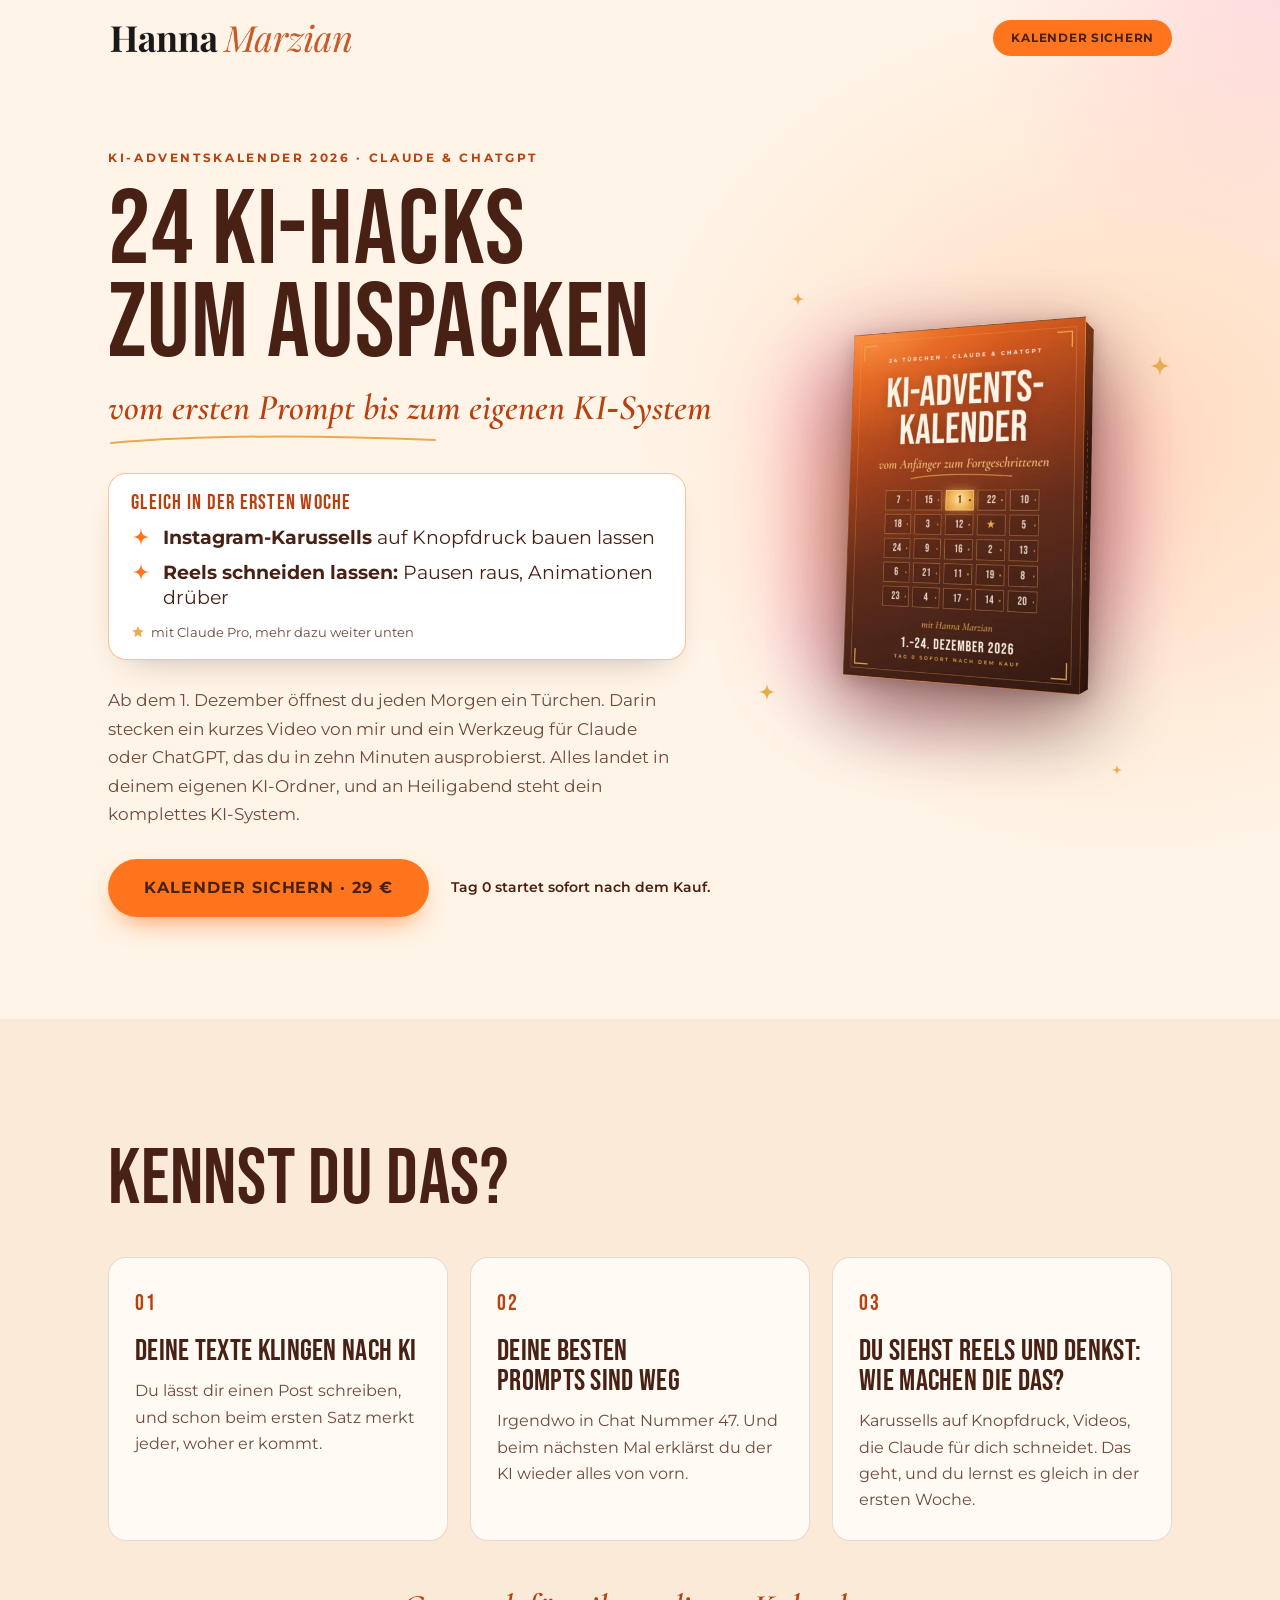
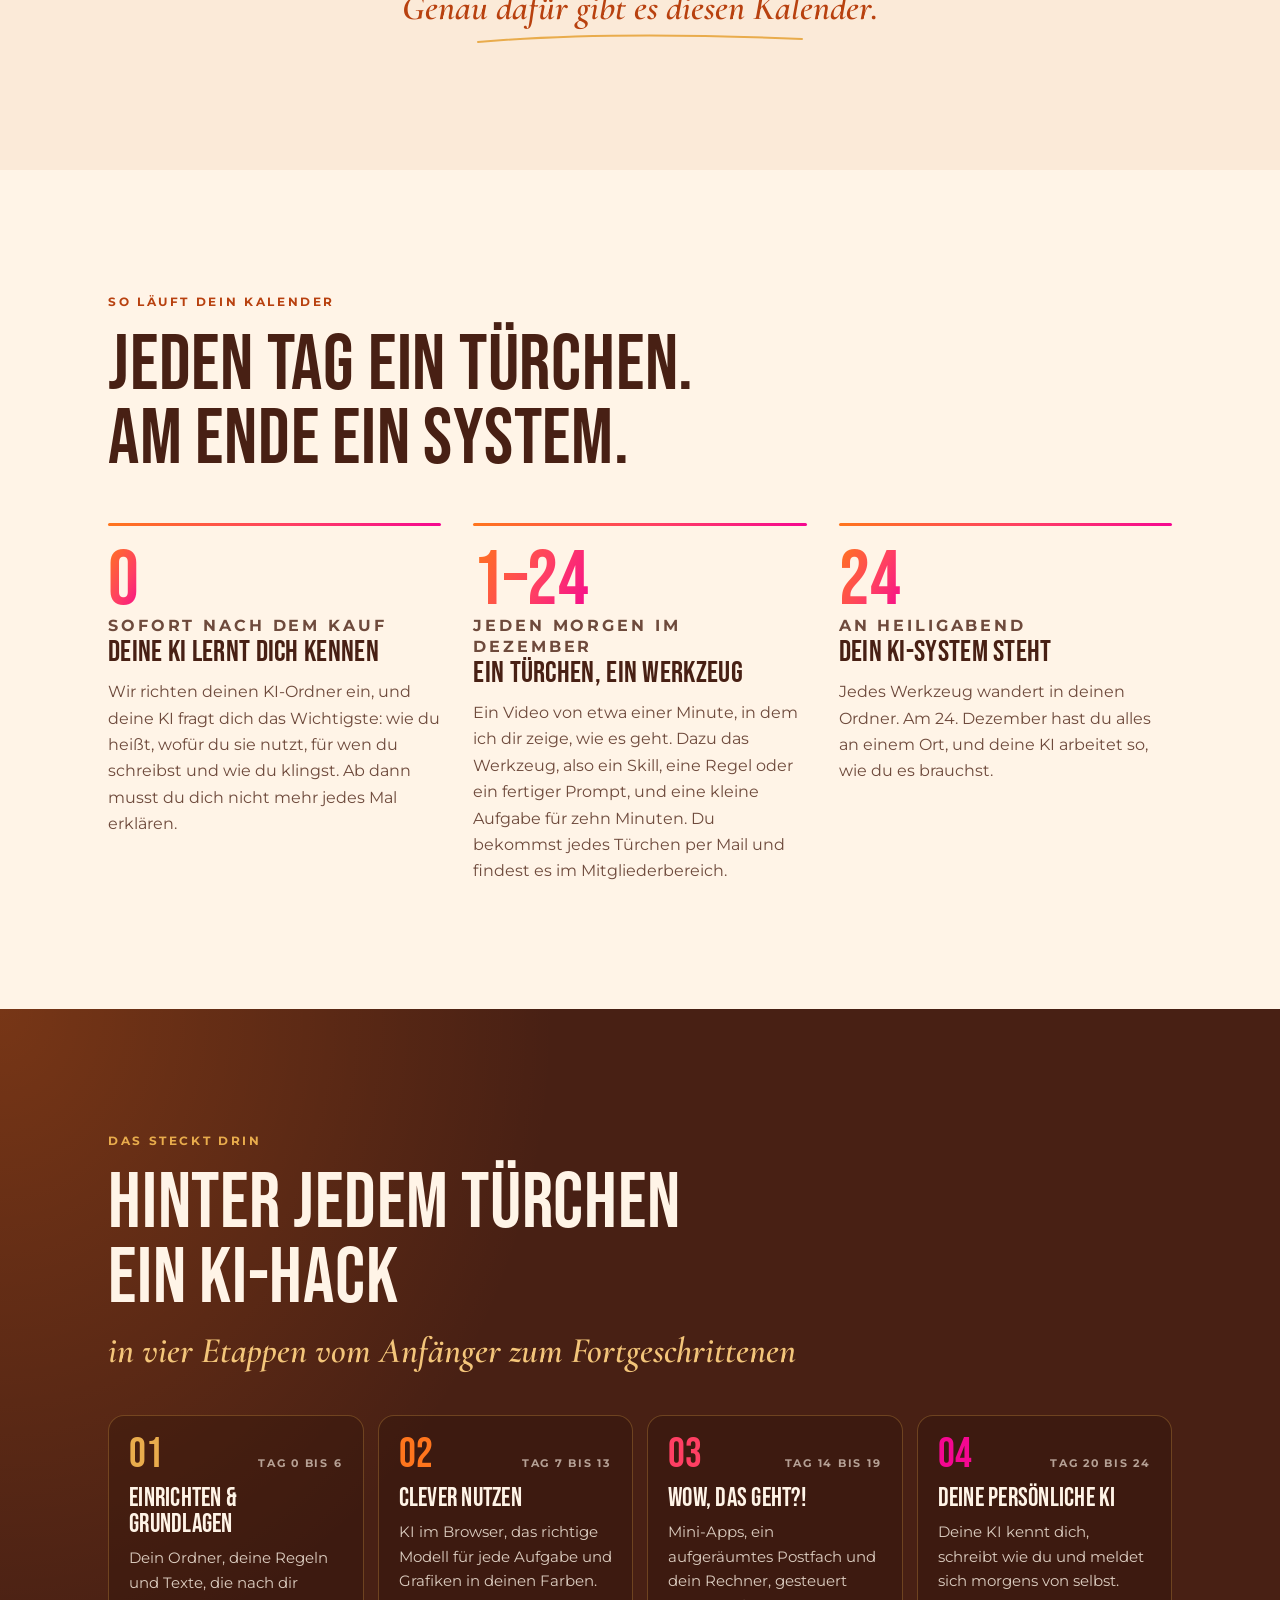
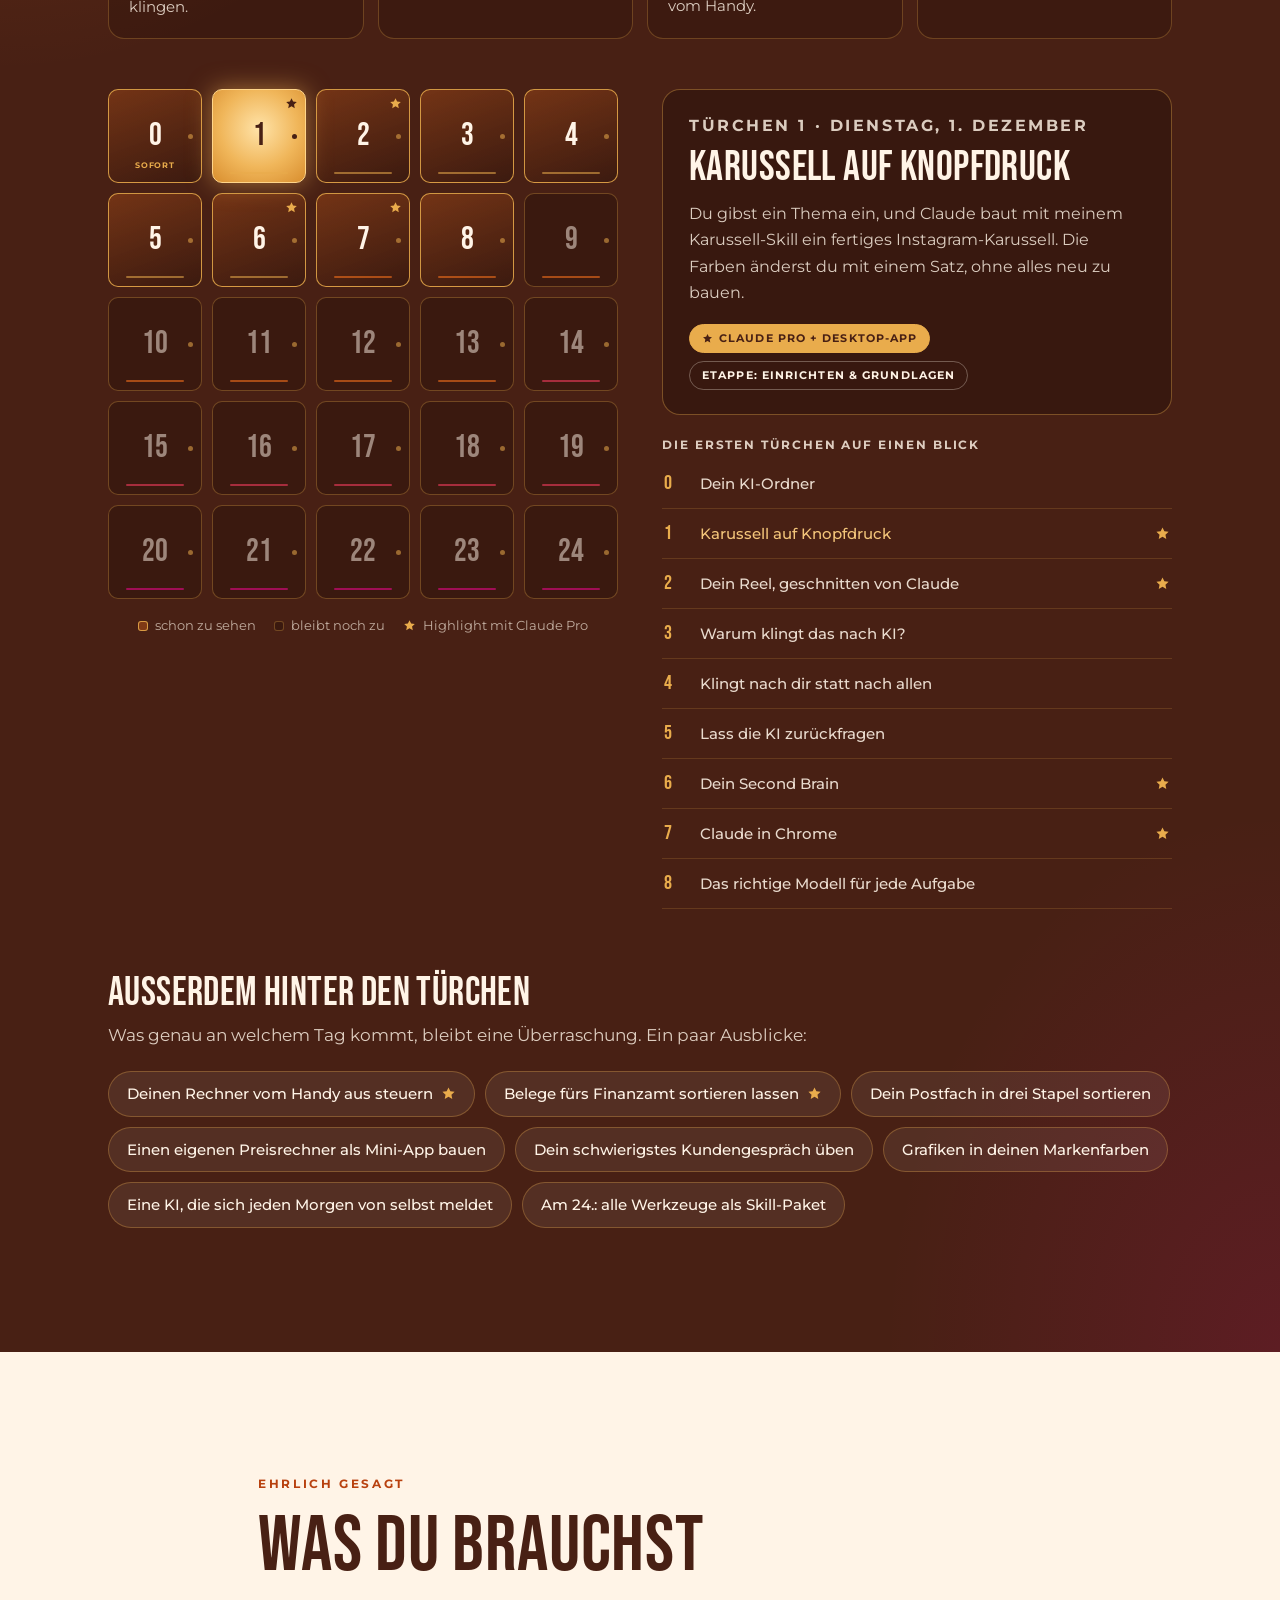
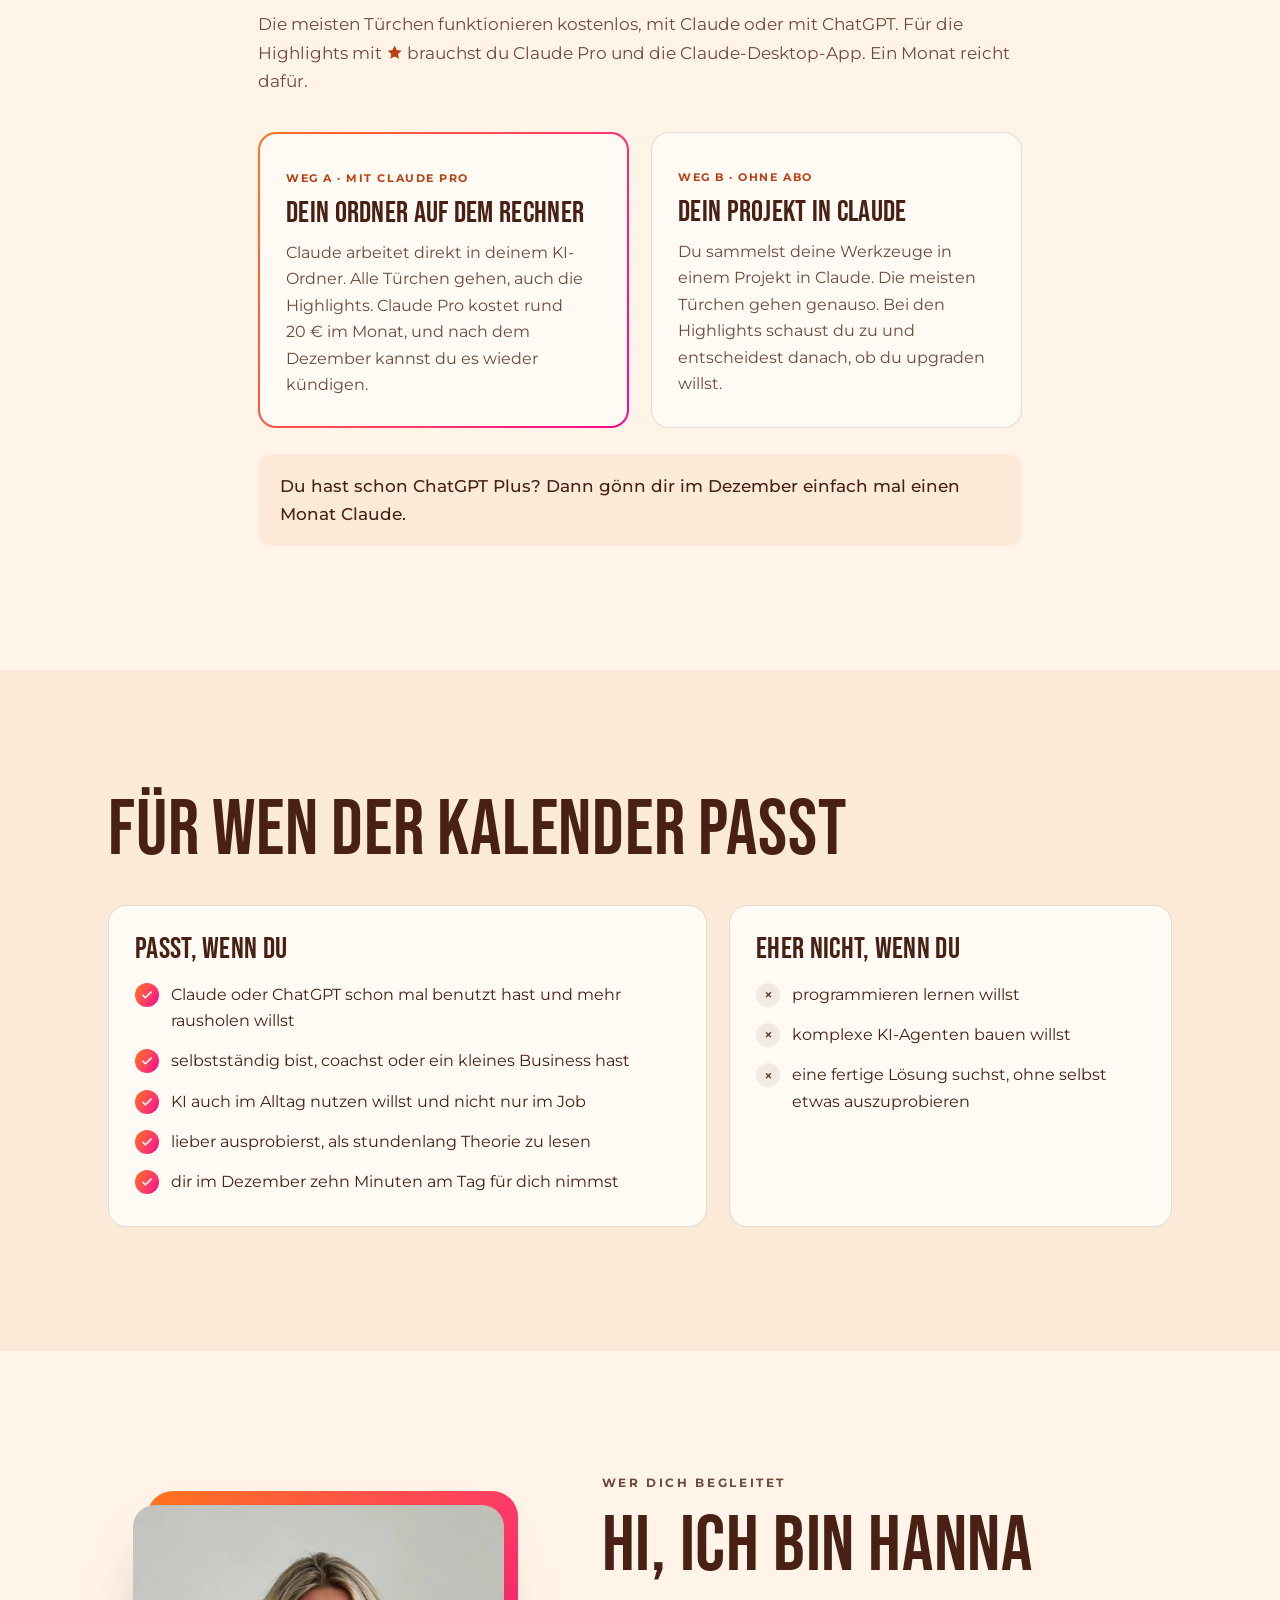
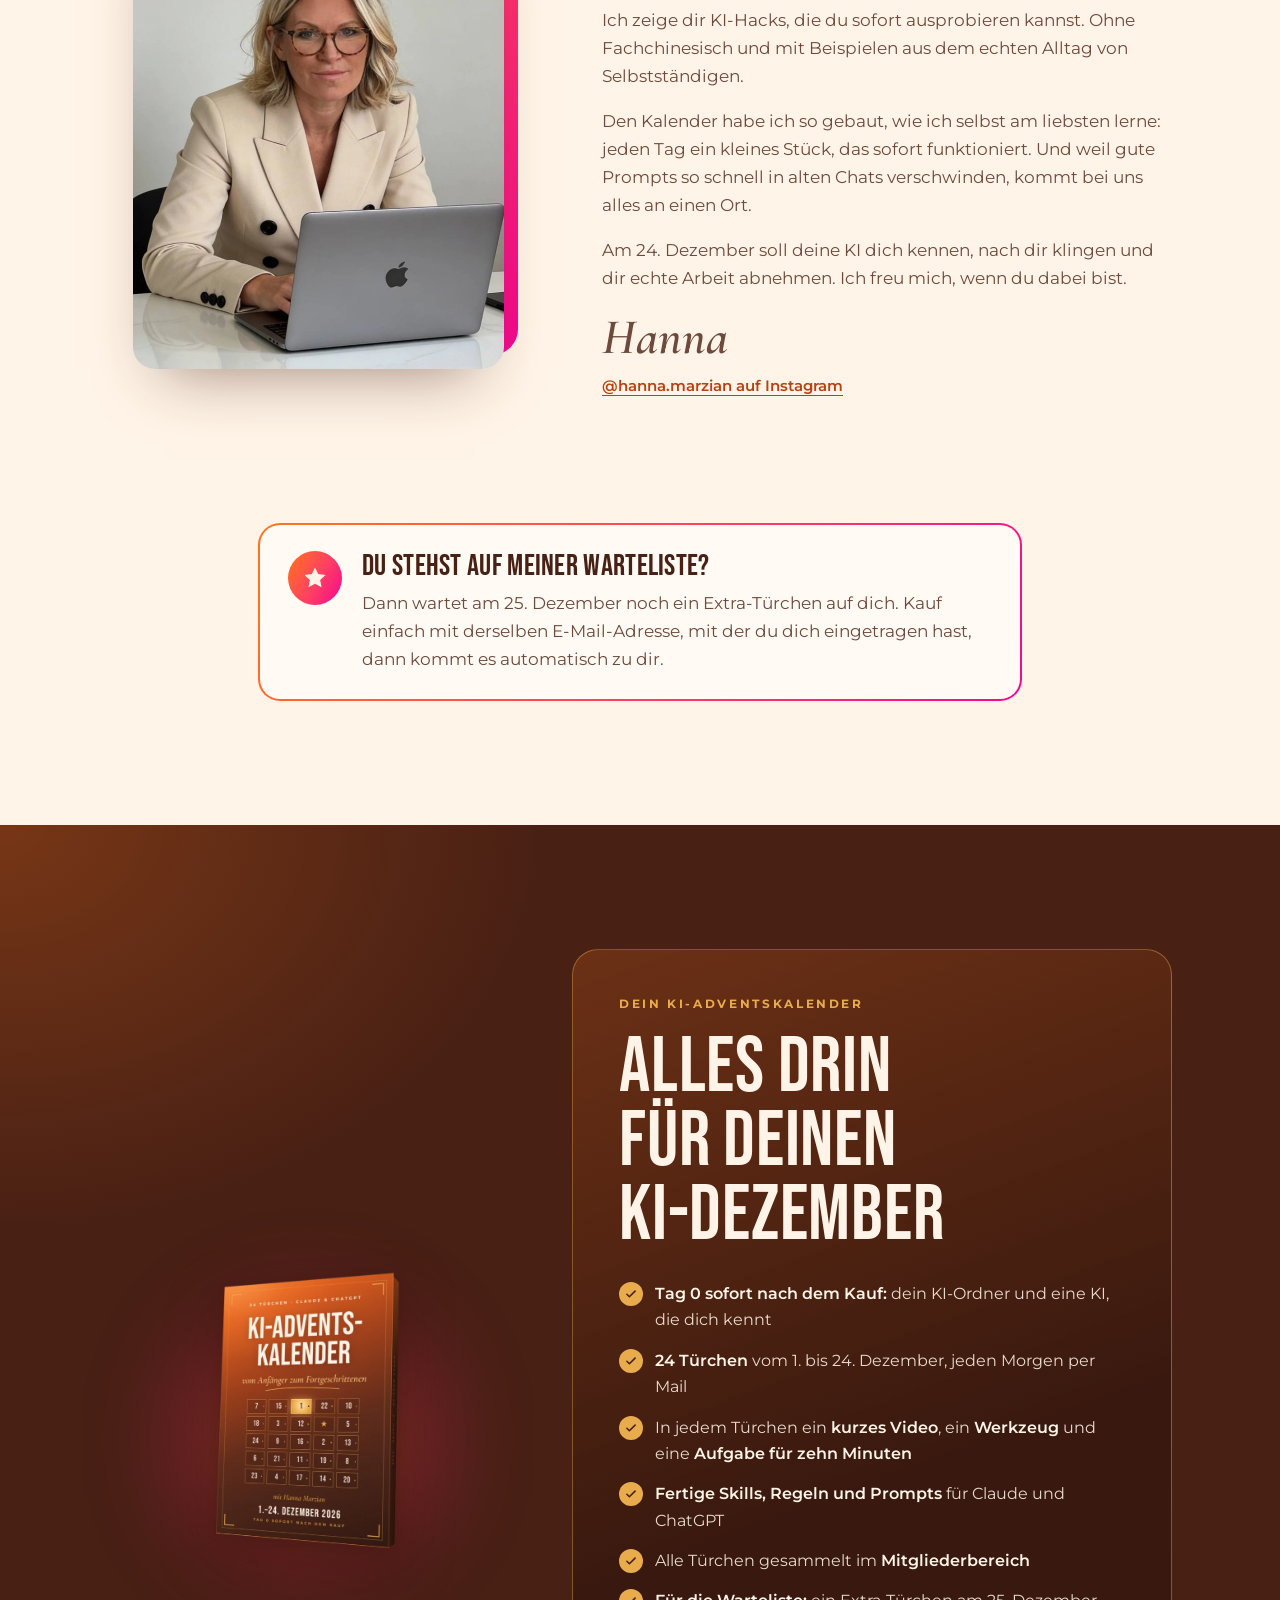
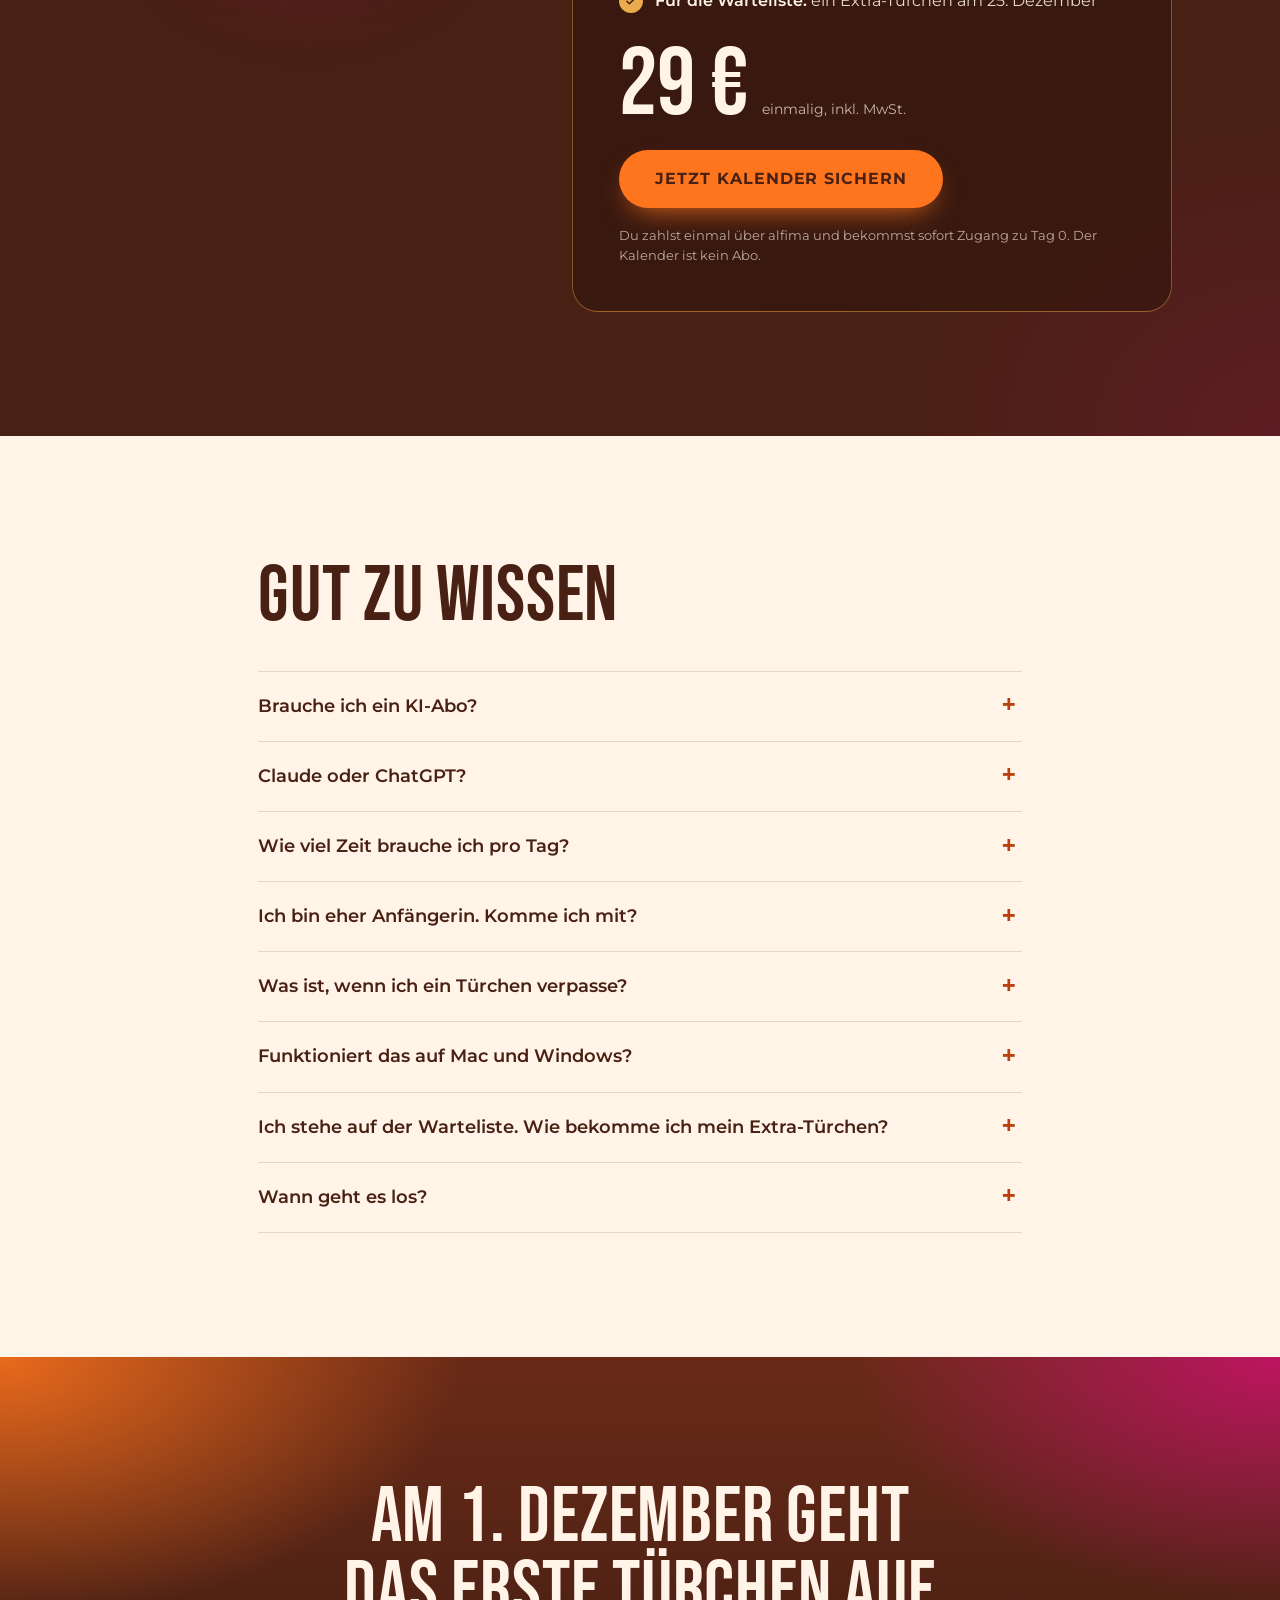
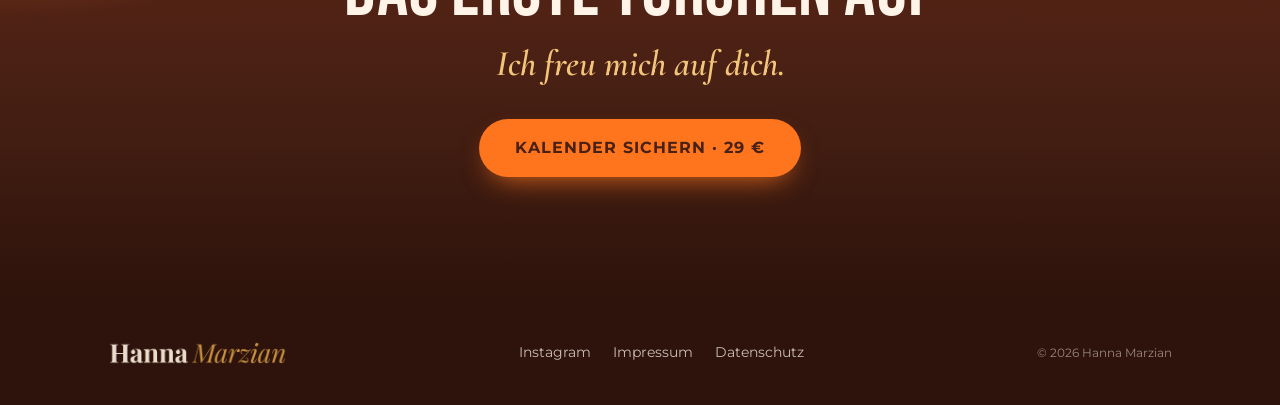
==== index.html @ 8c15c1a5 "Add files via upload" ====
<!DOCTYPE html>
<html lang="de">
<head>
<meta charset="utf-8" />
<meta name="viewport" content="width=device-width, initial-scale=1" />

<!-- =====================================================================
     HIER ÄNDERN: Preis und Checkout-Link
     preis:        nur die Zahl, zum Beispiel "29" oder "37"
     checkoutLink: den alfima-Checkout-Link zwischen die Anführungszeichen
     Solange checkoutLink leer ist, springen die Kauf-Buttons zum Angebot.
     ===================================================================== -->
<script>
  window.KALENDER = {
    preis: "29",
    checkoutLink: ""
  };
</script>

<title>KI-Adventskalender 2026 · 24 KI-Hacks zum Auspacken · Hanna Marzian</title>
<meta name="description" content="24 Türchen für Claude und ChatGPT: jeden Morgen ein kurzes Video und ein Werkzeug, das du in zehn Minuten ausprobierst. Tag 0 startet sofort nach dem Kauf." />
<meta name="color-scheme" content="light" />
<meta name="theme-color" content="#FFF4E7" />
<!-- Link-Vorschau für WhatsApp, Instagram und Co. Läuft die Seite unter einer anderen Adresse, hier die Adresse anpassen. -->
<meta property="og:type" content="website" />
<meta property="og:locale" content="de_DE" />
<meta property="og:title" content="KI-Adventskalender 2026 · 24 KI-Hacks zum Auspacken" />
<meta property="og:description" content="Vom ersten Prompt bis zum eigenen KI-System: 24 Türchen für Claude und ChatGPT mit Hanna Marzian." />
<meta property="og:url" content="https://ki-adventskalender-hanna.netlify.app/" />
<meta property="og:image" content="https://ki-adventskalender-hanna.netlify.app/og-image.jpg" />
<meta property="og:image:width" content="1200" />
<meta property="og:image:height" content="630" />
<meta name="twitter:card" content="summary_large_image" />
<link rel="icon" href="favicon.svg" type="image/svg+xml" />
<link rel="apple-touch-icon" href="apple-touch-icon.png" />
<link rel="preload" href="bebas-neue-latin-400-normal.woff2" as="font" type="font/woff2" crossorigin />
<link rel="preload" href="montserrat-latin-400-normal.woff2" as="font" type="font/woff2" crossorigin />
<link rel="stylesheet" href="fonts.css" />
<script>document.documentElement.classList.add('js');</script>
<style>
  /* Markenfarben und Schriften aus dem Brandbook „KI Hacks“ (Version 2.0, November 2026) */
  :root {
    --orange: #FF751D;
    --coral: #FF3F63;
    --pink: #F50791;
    --choc: #482014;
    --choc-deep: #2D130B;
    --gold: #E9AC4C;
    --gold-soft: #F3C57A;
    --cream: #FFF4E7;
    --cream-2: #FBEAD8;
    --paper: #FFFAF4;
    --orange-ink: #B8410F;   /* dunkleres Orange für kleine Schrift auf Creme, damit sie gut lesbar bleibt */
    --ink: #482014;
    --ink-soft: #6E4A3C;
    --line: rgba(72, 32, 20, 0.14);
    --gA: linear-gradient(120deg, #FF751D 0%, #FF3F63 55%, #F50791 100%);
    --head: 'Bebas Neue', Impact, 'Arial Narrow', sans-serif;
    --body: 'Montserrat', system-ui, -apple-system, 'Segoe UI', sans-serif;
    --acc: 'Cormorant Garamond', Georgia, serif;
    --radius: 18px;
    color-scheme: light;
  }

  *, *::before, *::after { box-sizing: border-box; }
  html { scroll-behavior: smooth; -webkit-text-size-adjust: 100%; }
  body {
    margin: 0; background: var(--cream); color: var(--ink);
    font: 400 17px/1.65 var(--body);
    -webkit-font-smoothing: antialiased; text-rendering: optimizeLegibility;
  }
  img { max-width: 100%; height: auto; display: block; }
  a { color: inherit; }
  p { margin: 0 0 1em; }
  .wrap { max-width: 1160px; margin: 0 auto; padding: 0 22px; position: relative; }
  .narrow { max-width: 860px; }
  @media (min-width: 900px) { .wrap { padding: 0 48px; } }
  section { padding: clamp(72px, 10vw, 124px) 0; position: relative; }

  h1, h2, h3 {
    font-family: var(--head); font-weight: 400; text-transform: uppercase;
    letter-spacing: 0.01em; line-height: 0.95; margin: 0; text-wrap: balance;
  }
  h1 { font-size: clamp(60px, 10.4vw, 124px); line-height: 0.88; }
  h2 { font-size: clamp(44px, 6.4vw, 78px); }
  h3 { font-size: clamp(26px, 2.6vw, 30px); line-height: 1; }
  .center { text-align: center; }

  .eyebrow {
    font: 700 12px/1.4 var(--body); letter-spacing: 0.22em; text-transform: uppercase;
    color: var(--orange-ink); margin: 0 0 18px;
  }
  .acc {
    font-family: var(--acc); font-style: italic; font-weight: 600;
    font-size: clamp(25px, 3vw, 36px); line-height: 1.15; color: var(--orange-ink); margin: 0;
  }
  .swoosh { display: block; width: min(330px, 78%); height: 14px; margin-top: 4px; }
  .swoosh path { fill: none; stroke: var(--gold); stroke-width: 2; stroke-linecap: round; }
  .center .swoosh { margin-left: auto; margin-right: auto; }

  .btn {
    display: inline-block; text-align: center; white-space: nowrap;
    background: var(--orange); color: var(--choc);
    font: 700 15px/1 var(--body); letter-spacing: 0.06em; text-transform: uppercase; text-decoration: none;
    padding: 19px 30px; border-radius: 999px; border: 0; cursor: pointer;
    box-shadow: 0 12px 28px -12px rgba(255, 117, 29, 0.9);
    transition: transform 0.2s ease, box-shadow 0.2s ease, background-color 0.2s ease;
  }
  .btn:hover { transform: translateY(-2px); background: #FF8536; box-shadow: 0 18px 32px -14px rgba(255, 117, 29, 0.95); }
  .btn:focus-visible { outline: 3px solid var(--choc); outline-offset: 3px; }
  .btn-lg { padding: 21px 36px; font-size: 16px; }
  .i { width: 1em; height: 1em; fill: currentColor; flex: none; }

  /* ---------- Kopfzeile ---------- */
  .top { position: absolute; top: 0; left: 0; right: 0; z-index: 5; }
  .top .wrap { display: flex; align-items: center; justify-content: space-between; gap: 16px; padding-top: 20px; padding-bottom: 20px; }
  .top img { height: 27px; width: auto; }
  .top .btn { padding: 12px 18px; font-size: 12px; box-shadow: none; }
  @media (min-width: 900px) { .top img { height: 33px; } }
  @media (max-width: 520px) { .top .btn { display: none; } }

  /* ---------- Hero ---------- */
  .hero {
    padding-top: clamp(104px, 13vw, 150px); padding-bottom: clamp(64px, 8vw, 110px); overflow: hidden;
    background:
      radial-gradient(55% 60% at 88% 42%, rgba(255, 117, 29, 0.20), transparent 70%),
      radial-gradient(35% 40% at 100% 0%, rgba(245, 7, 145, 0.10), transparent 70%),
      var(--cream);
  }
  .hero-grid { display: grid; grid-template-areas: "head" "visual" "body"; gap: 26px; }
  .hero-head { grid-area: head; }
  .hero-body { grid-area: body; }
  .hero-visual { grid-area: visual; position: relative; width: 100%; max-width: 320px; margin: 0 auto; }
  @media (min-width: 960px) {
    .hero-grid { grid-template-columns: 1.2fr 0.8fr; grid-template-areas: "head visual" "body visual"; column-gap: 48px; row-gap: 0; align-items: center; }
    .hero-head { align-self: end; }
    .hero-body { align-self: start; }
    .hero-visual { max-width: 480px; }
  }
  .hero h1 { color: var(--choc); font-size: clamp(56px, 9vw, 106px); }
  .hero .acc { margin-top: 16px; }
  .wk1 {
    margin-top: 26px; padding: 18px 22px 16px; max-width: 34em;
    background: #fff; border: 1.5px solid rgba(255, 117, 29, 0.45); border-radius: 18px;
    box-shadow: 0 14px 34px -22px rgba(72, 32, 20, 0.45);
  }
  .wk1-label { font-family: var(--head); font-size: 21px; letter-spacing: 0.06em; line-height: 1; color: var(--orange-ink); margin: 0 0 12px; }
  .wk1 ul { list-style: none; margin: 0; padding: 0; display: grid; gap: 10px; }
  .wk1 li { display: flex; gap: 12px; align-items: flex-start; font-size: clamp(17px, 1.5vw, 20px); line-height: 1.3; color: var(--choc); }
  .wk1 li b { font-weight: 700; }
  .wk1 li .i { flex: none; width: 20px; height: 20px; margin-top: 2px; fill: var(--orange); }
  .wk1-note { margin: 12px 0 0; font-size: 13px; color: var(--ink-soft); display: flex; align-items: center; gap: 6px; }
  .wk1-note .i { width: 14px; height: 14px; fill: var(--gold); }
  .lead { font-size: clamp(17px, 1.35vw, 19px); color: var(--ink-soft); max-width: 33em; margin: 26px 0 0; }
  .cta-row { display: flex; flex-wrap: wrap; align-items: center; gap: 16px 22px; margin-top: 30px; }
  .cta-note { font-size: 14px; line-height: 1.5; color: var(--ink-soft); margin: 0; }
  .cta-note strong { color: var(--ink); font-weight: 600; }
  #countdown { display: block; font-weight: 600; color: var(--orange-ink); }
  .hero-visual .glow {
    position: absolute; inset: 14% 6% 8% 6%; z-index: 0; filter: blur(38px);
    background: radial-gradient(circle at 42% 42%, rgba(255, 117, 29, 0.55), rgba(245, 7, 145, 0.22) 55%, transparent 72%);
  }
  .hero-visual picture { position: relative; z-index: 1; display: block; animation: float 7s ease-in-out infinite; }
  @keyframes float { 0%, 100% { transform: translateY(0); } 50% { transform: translateY(-10px); } }
  .spark { position: absolute; z-index: 2; fill: var(--gold); width: 16px; height: 16px; animation: twinkle 4.5s ease-in-out infinite; }
  .spark.s1 { top: 4%; left: 6%; }
  .spark.s2 { top: 16%; right: 0; width: 24px; height: 24px; animation-delay: 1.3s; }
  .spark.s3 { bottom: 18%; left: -2%; width: 20px; height: 20px; animation-delay: 2.2s; }
  .spark.s4 { bottom: 4%; right: 12%; width: 12px; height: 12px; animation-delay: 0.7s; }
  @keyframes twinkle { 0%, 100% { opacity: 0.9; transform: scale(1); } 50% { opacity: 0.35; transform: scale(0.8); } }

  /* ---------- Kennst du das ---------- */
  .pain { background: var(--cream-2); }
  .cards3 { display: grid; gap: 18px; margin-top: 40px; }
  @media (min-width: 860px) { .cards3 { grid-template-columns: repeat(3, 1fr); gap: 22px; } }
  .card { background: var(--paper); border: 1px solid var(--line); border-radius: var(--radius); padding: 28px 26px 26px; }
  .card .num { font-family: var(--head); font-size: 22px; letter-spacing: 0.08em; color: var(--orange-ink); display: block; margin-bottom: 14px; }
  .card h3 { margin-bottom: 12px; }
  .card p { margin: 0; color: var(--ink-soft); font-size: 16px; }
  .pain .closing { margin-top: 46px; }

  /* ---------- So läuft's ---------- */
  .steps { list-style: none; margin: 46px 0 0; padding: 0; display: grid; gap: 34px; }
  @media (min-width: 900px) { .steps { grid-template-columns: repeat(3, 1fr); gap: 32px; } }
  .step { position: relative; padding-top: 24px; }
  .step::before { content: ""; position: absolute; top: 0; left: 0; right: 0; height: 3px; border-radius: 3px; background: var(--gA); }
  .step-n {
    font-family: var(--head); font-size: clamp(58px, 6vw, 78px); line-height: 0.9; display: inline-block;
    background: var(--gA); -webkit-background-clip: text; background-clip: text; color: transparent;
  }
  .step-when { font: 700 12px/1.3 var(--body); letter-spacing: 0.18em; text-transform: uppercase; color: var(--orange-ink); margin: 14px 0 8px; }
  .step h3 { margin-bottom: 12px; }
  .step p { color: var(--ink-soft); font-size: 16px; margin: 0; }

  /* ---------- Dunkle Abschnitte ---------- */
  .dark {
    color: var(--cream);
    background:
      radial-gradient(70% 55% at 0% 0%, rgba(255, 117, 29, 0.26), transparent 62%),
      radial-gradient(50% 45% at 100% 100%, rgba(245, 7, 145, 0.12), transparent 62%),
      var(--choc);
  }
  .dark h2, .dark h3 { color: var(--cream); }
  .dark p { color: rgba(255, 244, 231, 0.82); }
  .dark .eyebrow { color: var(--gold); }
  .dark .acc { color: var(--gold-soft); }
  .dark .btn:focus-visible { outline-color: var(--cream); }
  .dark .spark { opacity: 0.6; }

  /* ---------- Kalender ---------- */
  .stages { display: grid; gap: 14px; margin: 44px 0 50px; }
  @media (min-width: 700px) { .stages { grid-template-columns: repeat(2, 1fr); } }
  @media (min-width: 1080px) { .stages { grid-template-columns: repeat(4, 1fr); } }
  .stage { border: 1px solid rgba(233, 172, 76, 0.28); border-radius: 16px; padding: 20px 20px 18px; background: rgba(45, 19, 11, 0.35); }
  .stage-top { display: flex; align-items: baseline; justify-content: space-between; gap: 8px; }
  .stage-n { font-family: var(--head); font-size: 42px; line-height: 0.9; color: var(--sc); }
  .stage-days { font: 700 11px/1 var(--body); letter-spacing: 0.16em; text-transform: uppercase; color: rgba(255, 244, 231, 0.62); }
  .stage h3 { font-size: 26px; margin: 12px 0 8px; }
  .stage p { font-size: 15px; margin: 0; }

  .cal { display: grid; gap: 26px; }
  @media (min-width: 960px) { .cal { grid-template-columns: minmax(0, 1fr) minmax(0, 1fr); gap: 44px; align-items: start; } }
  .cal-grid { display: grid; grid-template-columns: repeat(5, 1fr); gap: clamp(6px, 1.2vw, 10px); max-width: 540px; width: 100%; margin: 0 auto; }
  .door {
    -webkit-appearance: none; appearance: none; font: inherit; margin: 0; padding: 0;
    position: relative; aspect-ratio: 1 / 1; border-radius: 10px; cursor: pointer;
    border: 1px solid rgba(233, 172, 76, 0.32); background: rgba(45, 19, 11, 0.5);
    color: rgba(255, 244, 231, 0.5);
    font-family: var(--head); font-size: clamp(22px, 3.6vw, 32px); line-height: 1;
    transition: transform 0.18s ease, box-shadow 0.18s ease, background 0.18s ease, color 0.18s ease;
  }
  .door::after { content: ""; position: absolute; right: 9%; top: 50%; width: 5px; height: 5px; margin-top: -2.5px; border-radius: 50%; background: rgba(233, 172, 76, 0.55); }
  .door .bar { position: absolute; left: 18%; right: 18%; bottom: 9%; height: 2px; border-radius: 2px; background: var(--sc); opacity: 0.55; }
  .door .d-star { position: absolute; top: 7%; right: 8%; width: 28%; max-width: 13px; height: auto; aspect-ratio: 1; fill: var(--gold); }
  .door .d-sub { position: absolute; left: 0; right: 0; bottom: 14%; font: 700 8px/1 var(--body); letter-spacing: 0.12em; text-transform: uppercase; color: var(--gold); }
  .door.open { border-color: rgba(233, 172, 76, 0.85); color: var(--cream); background: linear-gradient(160deg, rgba(255, 117, 29, 0.24), rgba(45, 19, 11, 0.45)); }
  .door:hover { transform: translateY(-2px); box-shadow: 0 0 0 1px rgba(233, 172, 76, 0.7), 0 12px 24px -12px rgba(255, 190, 90, 0.7); }
  .door:focus-visible { outline: 2px solid var(--cream); outline-offset: 2px; }
  .door[aria-pressed="true"] {
    background: radial-gradient(circle at 50% 42%, #FFE3A8 0%, #F0B65A 55%, #D98E2E 100%);
    color: var(--choc); border-color: #FFD58A; box-shadow: 0 0 24px rgba(255, 190, 90, 0.5);
  }
  .door[aria-pressed="true"]::after { background: var(--choc); }
  .door[aria-pressed="true"] .d-star, .door[aria-pressed="true"] .d-sub { fill: var(--choc); color: var(--choc); }
  .cal-legend { display: flex; flex-wrap: wrap; gap: 6px 18px; justify-content: center; font-size: 13px; color: rgba(255, 244, 231, 0.66); margin: 16px 0 0; }
  .cal-legend span { display: inline-flex; align-items: center; gap: 7px; }
  .cal-legend .i { fill: var(--gold); }
  .dot { width: 10px; height: 10px; border-radius: 3px; border: 1px solid rgba(233, 172, 76, 0.85); background: rgba(255, 117, 29, 0.3); }
  .dot.zu { border-color: rgba(233, 172, 76, 0.32); background: rgba(45, 19, 11, 0.5); }

  .cal-panel {
    background: rgba(45, 19, 11, 0.55); border: 1px solid rgba(233, 172, 76, 0.38); border-radius: 18px;
    padding: 26px 26px 24px; min-height: 232px;
  }
  .p-date { font: 700 12px/1.3 var(--body); letter-spacing: 0.16em; text-transform: uppercase; color: var(--gold); margin: 0; }
  .cal-panel h3 { font-size: clamp(32px, 3.4vw, 42px); margin: 10px 0 12px; }
  .cal-panel p { font-size: 16px; margin: 0; }
  .p-tags { display: flex; flex-wrap: wrap; gap: 8px; margin-top: 18px; }
  .tag {
    display: inline-flex; align-items: center; gap: 6px; padding: 8px 12px; border-radius: 999px;
    font: 700 11px/1 var(--body); letter-spacing: 0.1em; text-transform: uppercase;
    border: 1px solid rgba(255, 244, 231, 0.3); color: var(--cream);
  }
  .tag.pro { background: var(--gold); border-color: var(--gold); color: var(--choc); }
  .tag.pro .i { fill: var(--choc); }

  .glance { margin-top: 22px; }
  .glance-title { font: 700 12px/1.3 var(--body); letter-spacing: 0.16em; text-transform: uppercase; color: rgba(255, 244, 231, 0.62); margin: 0 0 6px; }
  .glance ol { list-style: none; margin: 0; padding: 0; }
  .glance button {
    -webkit-appearance: none; appearance: none; width: 100%; display: flex; align-items: baseline; gap: 14px; text-align: left;
    background: none; border: 0; border-bottom: 1px solid rgba(233, 172, 76, 0.18); padding: 11px 2px; cursor: pointer;
    color: rgba(255, 244, 231, 0.88); font: 500 15px/1.35 var(--body);
  }
  .glance button:hover, .glance button[aria-current="true"] { color: var(--gold-soft); }
  .glance button:focus-visible { outline: 2px solid var(--cream); outline-offset: 2px; }
  .glance .g-n { font-family: var(--head); font-size: 20px; color: var(--gold); min-width: 22px; }
  .glance .g-t { flex: 1; }
  .glance .i { fill: var(--gold); align-self: center; }

  .teasers { margin-top: 64px; }
  .teasers h3 { font-size: clamp(30px, 3.2vw, 40px); margin-bottom: 8px; }
  .teasers > p { margin-bottom: 22px; }
  .chips { list-style: none; margin: 0; padding: 0; display: flex; flex-wrap: wrap; gap: 10px; }
  .chips li {
    display: inline-flex; align-items: center; gap: 8px; padding: 12px 18px; border-radius: 999px;
    background: rgba(255, 244, 231, 0.07); border: 1px solid rgba(233, 172, 76, 0.32);
    font-size: 15px; font-weight: 500; line-height: 1.3; color: var(--cream);
  }
  .chips .i { fill: var(--gold); }

  /* ---------- Was du brauchst ---------- */
  .ways { display: grid; gap: 18px; margin-top: 36px; }
  @media (min-width: 820px) { .ways { grid-template-columns: 1fr 1fr; gap: 22px; } }
  .way { background: var(--paper); border: 1px solid var(--line); border-radius: var(--radius); padding: 28px 26px; }
  .way.a { border: 2px solid transparent; background: linear-gradient(var(--paper), var(--paper)) padding-box, var(--gA) border-box; }
  .way .label { display: inline-block; font: 700 11px/1 var(--body); letter-spacing: 0.14em; text-transform: uppercase; color: var(--orange-ink); margin-bottom: 14px; }
  .way h3 { margin-bottom: 12px; }
  .way p { margin: 0; color: var(--ink-soft); font-size: 16px; }
  .needs .lead { max-width: none; }
  .needs .lead .i { fill: var(--orange-ink); vertical-align: -0.12em; }
  .tip { margin: 26px 0 0; padding: 18px 22px; border-radius: 14px; background: var(--cream-2); font-weight: 500; }

  /* ---------- Für wen ---------- */
  .fit-sec { background: var(--cream-2); }
  .fit { display: grid; gap: 18px; margin-top: 36px; }
  @media (min-width: 820px) { .fit { grid-template-columns: 1.15fr 0.85fr; gap: 22px; } }
  .fit > div { background: var(--paper); border: 1px solid var(--line); border-radius: var(--radius); padding: 28px 26px 16px; }
  .fit h3 { margin-bottom: 18px; }
  .fit ul { list-style: none; margin: 0; padding: 0; }
  .fit li { position: relative; padding-left: 36px; margin: 0 0 14px; font-size: 16px; }
  .fit li .mark { position: absolute; left: 0; top: 1px; width: 24px; height: 24px; border-radius: 50%; display: grid; place-items: center; }
  .fit-yes .mark { background: var(--gA); color: #fff; }
  .fit-no .mark { background: rgba(72, 32, 20, 0.08); color: var(--ink-soft); font: 600 15px/1 var(--body); }
  .fit .mark .i { width: 14px; height: 14px; }

  /* ---------- Über Hanna ---------- */
  .about { display: grid; gap: 40px; align-items: center; }
  @media (min-width: 900px) { .about { grid-template-columns: 0.85fr 1.15fr; gap: 72px; } }
  .about-photo { margin: 0 auto; position: relative; max-width: 420px; width: 88%; }
  .about-photo::before { content: ""; position: absolute; inset: -14px -14px 14px 14px; border-radius: 26px; background: var(--gA); }
  .about-photo img { position: relative; border-radius: 22px; aspect-ratio: 4 / 5; object-fit: cover; box-shadow: 0 30px 60px -30px rgba(72, 32, 20, 0.55); }
  .about-text p { color: var(--ink-soft); }
  .about-text h2 { margin-bottom: 22px; }
  .sign { font-size: clamp(40px, 4vw, 50px); margin: 10px 0 4px; }
  .insta { font-weight: 600; font-size: 15px; color: var(--orange-ink); text-decoration: none; border-bottom: 1px solid currentColor; }
  .insta:hover { color: var(--choc); }

  /* ---------- Warteliste ---------- */
  .waitlist { padding-top: 0; }
  .wl {
    display: flex; gap: 20px; align-items: flex-start; padding: 26px 28px; border-radius: 22px;
    border: 2px solid transparent; background: linear-gradient(var(--paper), var(--paper)) padding-box, var(--gA) border-box;
  }
  @media (max-width: 560px) { .wl { flex-direction: column; gap: 16px; padding: 24px 22px; } }
  .wl-ico { flex: none; width: 54px; height: 54px; border-radius: 50%; background: var(--gA); display: grid; place-items: center; }
  .wl-ico .i { width: 26px; height: 26px; fill: var(--cream); }
  .wl h3 { margin-bottom: 8px; }
  .wl p { margin: 0; color: var(--ink-soft); }

  /* ---------- Angebot ---------- */
  .offer-grid { display: grid; gap: 34px; align-items: center; }
  @media (min-width: 960px) { .offer-grid { grid-template-columns: 0.8fr 1.2fr; gap: 64px; } }
  .offer-visual { position: relative; max-width: 360px; width: 74%; margin: 0 auto; }
  .offer-visual .glow { position: absolute; inset: 10% 0 6% 0; filter: blur(40px); background: radial-gradient(circle, rgba(255, 117, 29, 0.55), rgba(245, 7, 145, 0.2) 60%, transparent 75%); }
  .offer-visual picture { position: relative; display: block; }
  .offer-card {
    border: 1px solid rgba(233, 172, 76, 0.42); border-radius: 26px; padding: clamp(26px, 4vw, 46px);
    background: linear-gradient(160deg, rgba(255, 117, 29, 0.20), rgba(45, 19, 11, 0.55) 55%);
  }
  .offer-card h2 { margin-bottom: 6px; }
  .checks { list-style: none; margin: 28px 0 30px; padding: 0; }
  .checks li { position: relative; padding-left: 36px; margin: 0 0 14px; color: rgba(255, 244, 231, 0.88); font-size: 16px; }
  .checks li strong { color: var(--cream); font-weight: 600; }
  .checks .mark { position: absolute; left: 0; top: 1px; width: 24px; height: 24px; border-radius: 50%; background: var(--gold); color: var(--choc); display: grid; place-items: center; }
  .checks .mark .i { width: 14px; height: 14px; }
  .price { display: flex; align-items: baseline; gap: 14px; flex-wrap: wrap; margin-bottom: 24px; }
  .amount { font-family: var(--head); font-size: clamp(68px, 8vw, 96px); line-height: 0.85; color: var(--cream); }
  .price-note { font-size: 14px; color: rgba(255, 244, 231, 0.72); }
  .fine { font-size: 13px; line-height: 1.5; margin: 18px 0 0; color: rgba(255, 244, 231, 0.66) !important; }

  /* ---------- FAQ ---------- */
  .faq-list { margin-top: 36px; border-top: 1px solid var(--line); }
  .faq-list details { border-bottom: 1px solid var(--line); }
  .faq-list summary { list-style: none; cursor: pointer; padding: 22px 46px 22px 0; font: 600 18px/1.4 var(--body); position: relative; }
  .faq-list summary::-webkit-details-marker { display: none; }
  .faq-list summary::after {
    content: "+"; position: absolute; right: 6px; top: 50%; transform: translateY(-50%);
    font: 400 34px/1 var(--head); color: var(--orange-ink); transition: transform 0.2s ease;
  }
  .faq-list details[open] summary::after { transform: translateY(-50%) rotate(45deg); }
  .faq-list summary:focus-visible { outline: 2px solid var(--choc); outline-offset: 4px; border-radius: 4px; }
  .faq-list details p { margin: 0 0 22px; color: var(--ink-soft); max-width: 48em; }

  /* ---------- Schluss ---------- */
  .final {
    text-align: center; color: var(--cream); overflow: hidden;
    background:
      radial-gradient(60% 80% at 0% 0%, rgba(255, 117, 29, 0.85), transparent 60%),
      radial-gradient(55% 75% at 100% 0%, rgba(245, 7, 145, 0.6), transparent 60%),
      linear-gradient(180deg, #6A2A17 0%, var(--choc) 60%, var(--choc-deep) 100%);
  }
  .final h2 { color: var(--cream); max-width: 12em; margin: 0 auto; }
  .final .acc { color: var(--gold-soft); margin-top: 14px; }
  .final .btn { margin-top: 34px; }

  /* ---------- Fußzeile ---------- */
  footer { background: var(--choc-deep); color: rgba(255, 244, 231, 0.72); padding: 40px 0 calc(40px + env(safe-area-inset-bottom)); }
  footer .wrap { display: flex; flex-direction: column; gap: 18px; align-items: center; text-align: center; }
  @media (min-width: 760px) { footer .wrap { flex-direction: row; justify-content: space-between; text-align: left; } }
  footer img { height: 24px; width: auto; }
  footer nav { display: flex; flex-wrap: wrap; gap: 8px 22px; justify-content: center; }
  footer a { color: rgba(255, 244, 231, 0.75); text-decoration: none; font-size: 14px; }
  footer a:hover { color: var(--gold); }
  footer small { font-size: 12px; opacity: 0.7; }

  /* ---------- Kauf-Leiste am Handy ---------- */
  .sticky {
    position: fixed; left: 12px; right: 12px; bottom: calc(12px + env(safe-area-inset-bottom)); z-index: 20;
    display: flex; align-items: center; justify-content: space-between; gap: 12px;
    padding: 9px 9px 9px 20px; border-radius: 999px; background: rgba(45, 19, 11, 0.94); color: var(--cream);
    box-shadow: 0 14px 30px -12px rgba(45, 19, 11, 0.6); transform: translateY(160%); transition: transform 0.35s ease;
  }
  .sticky.show { transform: none; }
  .sticky .s-txt { font: 600 12px/1.25 var(--body); color: rgba(255, 244, 231, 0.8); }
  .sticky .s-txt b { display: block; font: 400 21px/1 var(--head); letter-spacing: 0.02em; color: var(--cream); }
  .sticky .btn { padding: 14px 20px; font-size: 12px; box-shadow: none; }
  @media (min-width: 900px) { .sticky { display: none; } }

  /* ---------- Einblenden beim Scrollen ---------- */
  @media (max-width: 480px) {
    .eyebrow { letter-spacing: 0.16em; }
    .btn-lg { font-size: 14px; padding: 18px 22px; }
    .offer-card .btn { display: block; width: 100%; }
    .tag { letter-spacing: 0.06em; }
  }
  .js .reveal { opacity: 0; transform: translateY(18px); transition: opacity 0.7s ease, transform 0.7s ease; }
  .js .reveal.in { opacity: 1; transform: none; }
  @media (prefers-reduced-motion: reduce) {
    html { scroll-behavior: auto; }
    .js .reveal { opacity: 1; transform: none; transition: none; }
    .hero-visual picture, .spark { animation: none; }
    .btn, .door { transition: none; }
  }
</style>
</head>
<body>

<svg width="0" height="0" style="position:absolute" aria-hidden="true" focusable="false">
  <symbol id="i-star" viewBox="0 0 24 24"><path d="M12 2.2l2.95 6.2 6.8.82-5.02 4.68 1.31 6.72L12 17.3l-6.04 3.32 1.31-6.72L2.25 9.22l6.8-.82z"/></symbol>
  <symbol id="i-spark" viewBox="0 0 64 64"><path d="M32 4C34 24 40 30 60 32 40 34 34 40 32 60 30 40 24 34 4 32 24 30 30 24 32 4Z"/></symbol>
  <symbol id="i-check" viewBox="0 0 24 24"><path d="M5 12.5l4.2 4.2L19 7" fill="none" stroke="currentColor" stroke-width="2.8" stroke-linecap="round" stroke-linejoin="round"/></symbol>
</svg>

<header class="top">
  <div class="wrap">
    <a href="#" aria-label="Zum Seitenanfang"><img src="logo-hanna-marzian.png" alt="Hanna Marzian" width="760" height="102" /></a>
    <a class="btn" data-checkout href="#angebot">Kalender sichern</a>
  </div>
</header>

<main>

<!-- ===================== HERO ===================== -->
<section class="hero">
  <div class="wrap hero-grid">
    <div class="hero-head">
      <p class="eyebrow">KI-Adventskalender 2026 · Claude &amp; ChatGPT</p>
      <!-- Alternative Hooks (jeweils große Zeile + kursive Zeile):
           „Dieses Jahr packst du KI aus“ + „24 Türchen für Claude und ChatGPT“
           „24 Türchen. 24 KI-Hacks.“ + „und an Heiligabend steht dein eigenes KI-System“
           „Das kann Claude?!“ + „24 Türchen, nach denen du KI anders nutzt“ -->
      <h1>24 KI-Hacks<br />zum Auspacken</h1>
      <p class="acc">vom ersten Prompt bis zum eigenen KI&#8209;System</p>
      <svg class="swoosh" viewBox="0 0 330 14" aria-hidden="true"><path d="M3 10 C 95 2, 210 2, 327 7" /></svg>
      <div class="wk1">
        <p class="wk1-label">Gleich in der ersten Woche</p>
        <ul>
          <li><svg class="i" aria-hidden="true"><use href="#i-spark" /></svg><span><b>Instagram-Karussells</b> auf Knopfdruck bauen lassen</span></li>
          <li><svg class="i" aria-hidden="true"><use href="#i-spark" /></svg><span><b>Reels schneiden lassen:</b> Pausen raus, Animationen drüber</span></li>
        </ul>
        <p class="wk1-note"><svg class="i" aria-hidden="true"><use href="#i-star" /></svg>mit Claude Pro, mehr dazu weiter unten</p>
      </div>
    </div>

    <div class="hero-visual">
      <div class="glow" aria-hidden="true"></div>
      <svg class="spark s1" aria-hidden="true"><use href="#i-spark" /></svg>
      <svg class="spark s2" aria-hidden="true"><use href="#i-spark" /></svg>
      <svg class="spark s3" aria-hidden="true"><use href="#i-spark" /></svg>
      <svg class="spark s4" aria-hidden="true"><use href="#i-spark" /></svg>
      <picture>
        <source srcset="kalender-box.webp" type="image/webp" />
        <img src="kalender-box.png" width="720" height="933" alt="Der KI-Adventskalender von Hanna Marzian: eine Box mit 24 Türchen, das erste leuchtet" fetchpriority="high" />
      </picture>
    </div>

    <div class="hero-body">
      <p class="lead">Ab dem 1. Dezember öffnest du jeden Morgen ein Türchen. Darin stecken ein kurzes Video von mir und ein Werkzeug für Claude oder ChatGPT, das du in zehn Minuten ausprobierst. Alles landet in deinem eigenen KI-Ordner, und an Heiligabend steht dein komplettes KI-System.</p>
      <div class="cta-row">
        <a class="btn btn-lg" data-checkout href="#angebot">Kalender sichern · <span data-preis>29</span>&nbsp;€</a>
        <p class="cta-note"><strong>Tag 0 startet sofort nach dem Kauf.</strong><span id="countdown" hidden></span></p>
      </div>
    </div>
  </div>
</section>

<!-- ===================== KENNST DU DAS ===================== -->
<section class="pain">
  <div class="wrap">
    <h2 class="reveal">Kennst du das?</h2>
    <div class="cards3">
      <article class="card reveal">
        <span class="num">01</span>
        <h3>Deine Texte klingen nach KI</h3>
        <p>Du lässt dir einen Post schreiben, und schon beim ersten Satz merkt jeder, woher er kommt.</p>
      </article>
      <article class="card reveal">
        <span class="num">02</span>
        <h3>Deine besten Prompts sind weg</h3>
        <p>Irgendwo in Chat Nummer 47. Und beim nächsten Mal erklärst du der KI wieder alles von vorn.</p>
      </article>
      <article class="card reveal">
        <span class="num">03</span>
        <h3>Du siehst Reels und denkst: Wie machen die das?</h3>
        <p>Karussells auf Knopfdruck, Videos, die Claude für dich schneidet. Das geht, und du lernst es gleich in der ersten Woche.</p>
      </article>
    </div>
    <div class="closing center reveal">
      <p class="acc">Genau dafür gibt es diesen Kalender.</p>
      <svg class="swoosh" viewBox="0 0 330 14" aria-hidden="true"><path d="M3 10 C 95 2, 210 2, 327 7" /></svg>
    </div>
  </div>
</section>

<!-- ===================== SO LÄUFT'S ===================== -->
<section id="so-gehts">
  <div class="wrap">
    <p class="eyebrow reveal">So läuft dein Kalender</p>
    <h2 class="reveal">Jeden Tag ein Türchen.<br />Am Ende ein System.</h2>
    <ol class="steps">
      <li class="step reveal">
        <span class="step-n" aria-hidden="true">0</span>
        <p class="step-when">Sofort nach dem Kauf</p>
        <h3>Deine KI lernt dich kennen</h3>
        <p>Wir richten deinen KI-Ordner ein, und deine KI fragt dich das Wichtigste: wie du heißt, wofür du sie nutzt, für wen du schreibst und wie du klingst. Ab dann musst du dich nicht mehr jedes Mal erklären.</p>
      </li>
      <li class="step reveal">
        <span class="step-n" aria-hidden="true">1–24</span>
        <p class="step-when">Jeden Morgen im Dezember</p>
        <h3>Ein Türchen, ein Werkzeug</h3>
        <p>Ein Video von etwa einer Minute, in dem ich dir zeige, wie es geht. Dazu das Werkzeug, also ein Skill, eine Regel oder ein fertiger Prompt, und eine kleine Aufgabe für zehn Minuten. Du bekommst jedes Türchen per Mail und findest es im Mitgliederbereich.</p>
      </li>
      <li class="step reveal">
        <span class="step-n" aria-hidden="true">24</span>
        <p class="step-when">An Heiligabend</p>
        <h3>Dein KI-System steht</h3>
        <p>Jedes Werkzeug wandert in deinen Ordner. Am 24. Dezember hast du alles an einem Ort, und deine KI arbeitet so, wie du es brauchst.</p>
      </li>
    </ol>
  </div>
</section>

<!-- ===================== KALENDER ===================== -->
<section id="kalender" class="dark">
  <div class="wrap">
    <p class="eyebrow reveal">Das steckt drin</p>
    <h2 class="reveal">Hinter jedem Türchen<br />ein KI-Hack</h2>
    <p class="acc reveal" style="margin-top:14px">in vier Etappen vom Anfänger zum Fortgeschrittenen</p>

    <div class="stages">
      <div class="stage reveal" style="--sc:#E9AC4C">
        <div class="stage-top"><span class="stage-n">01</span><span class="stage-days">Tag 0 bis 6</span></div>
        <h3>Einrichten &amp; Grundlagen</h3>
        <p>Dein Ordner, deine Regeln und Texte, die nach dir klingen.</p>
      </div>
      <div class="stage reveal" style="--sc:#FF751D">
        <div class="stage-top"><span class="stage-n">02</span><span class="stage-days">Tag 7 bis 13</span></div>
        <h3>Clever nutzen</h3>
        <p>KI im Browser, das richtige Modell für jede Aufgabe und Grafiken in deinen Farben.</p>
      </div>
      <div class="stage reveal" style="--sc:#FF3F63">
        <div class="stage-top"><span class="stage-n">03</span><span class="stage-days">Tag 14 bis 19</span></div>
        <h3>Wow, das geht?!</h3>
        <p>Mini-Apps, ein aufgeräumtes Postfach und dein Rechner, gesteuert vom Handy.</p>
      </div>
      <div class="stage reveal" style="--sc:#F50791">
        <div class="stage-top"><span class="stage-n">04</span><span class="stage-days">Tag 20 bis 24</span></div>
        <h3>Deine persönliche KI</h3>
        <p>Deine KI kennt dich, schreibt wie du und meldet sich morgens von selbst.</p>
      </div>
    </div>

    <div class="cal">
      <div class="reveal">
        <div class="cal-grid" id="cal-grid" aria-label="Die 24 Türchen und Tag 0"></div>
        <div class="cal-legend">
          <span><i class="dot" aria-hidden="true"></i>schon zu sehen</span>
          <span><i class="dot zu" aria-hidden="true"></i>bleibt noch zu</span>
          <span><svg class="i" aria-hidden="true"><use href="#i-star" /></svg>Highlight mit Claude Pro</span>
        </div>
      </div>
      <div class="reveal">
        <div class="cal-panel" id="cal-panel" aria-live="polite"></div>
        <div class="glance">
          <p class="glance-title">Die ersten Türchen auf einen Blick</p>
          <ol id="glance"></ol>
        </div>
      </div>
    </div>

    <div class="teasers reveal">
      <h3>Außerdem hinter den Türchen</h3>
      <p>Was genau an welchem Tag kommt, bleibt eine Überraschung. Ein paar Ausblicke:</p>
      <ul class="chips">
        <li>Deinen Rechner vom Handy aus steuern <svg class="i" role="img" aria-label="Highlight mit Claude Pro"><use href="#i-star" /></svg></li>
        <li>Belege fürs Finanzamt sortieren lassen <svg class="i" role="img" aria-label="Highlight mit Claude Pro"><use href="#i-star" /></svg></li>
        <li>Dein Postfach in drei Stapel sortieren</li>
        <li>Einen eigenen Preisrechner als Mini-App bauen</li>
        <li>Dein schwierigstes Kundengespräch üben</li>
        <li>Grafiken in deinen Markenfarben</li>
        <li>Eine KI, die sich jeden Morgen von selbst meldet</li>
        <li>Am 24.: alle Werkzeuge als Skill-Paket</li>
      </ul>
    </div>
  </div>
</section>

<!-- ===================== WAS DU BRAUCHST ===================== -->
<section id="was-du-brauchst" class="needs">
  <div class="wrap narrow">
    <p class="eyebrow reveal">Ehrlich gesagt</p>
    <h2 class="reveal">Was du brauchst</h2>
    <p class="lead reveal">Die meisten Türchen funktionieren kostenlos, mit Claude oder mit ChatGPT. Für die Highlights mit <svg class="i" role="img" aria-label="Stern"><use href="#i-star" /></svg> brauchst du Claude Pro und die Claude-Desktop-App. Ein Monat reicht dafür.</p>
    <div class="ways">
      <div class="way a reveal">
        <span class="label">Weg A · mit Claude Pro</span>
        <h3>Dein Ordner auf dem Rechner</h3>
        <p>Claude arbeitet direkt in deinem KI-Ordner. Alle Türchen gehen, auch die Highlights. Claude Pro kostet rund 20&nbsp;€ im Monat, und nach dem Dezember kannst du es wieder kündigen.</p>
      </div>
      <div class="way reveal">
        <span class="label">Weg B · ohne Abo</span>
        <h3>Dein Projekt in Claude</h3>
        <p>Du sammelst deine Werkzeuge in einem Projekt in Claude. Die meisten Türchen gehen genauso. Bei den Highlights schaust du zu und entscheidest danach, ob du upgraden willst.</p>
      </div>
    </div>
    <p class="tip reveal">Du hast schon ChatGPT Plus? Dann gönn dir im Dezember einfach mal einen Monat Claude.</p>
  </div>
</section>

<!-- ===================== FÜR WEN ===================== -->
<section class="fit-sec">
  <div class="wrap">
    <h2 class="reveal">Für wen der Kalender passt</h2>
    <div class="fit">
      <div class="fit-yes reveal">
        <h3>Passt, wenn du</h3>
        <ul>
          <li><span class="mark"><svg class="i" aria-hidden="true"><use href="#i-check" /></svg></span>Claude oder ChatGPT schon mal benutzt hast und mehr rausholen willst</li>
          <li><span class="mark"><svg class="i" aria-hidden="true"><use href="#i-check" /></svg></span>selbstständig bist, coachst oder ein kleines Business hast</li>
          <li><span class="mark"><svg class="i" aria-hidden="true"><use href="#i-check" /></svg></span>KI auch im Alltag nutzen willst und nicht nur im Job</li>
          <li><span class="mark"><svg class="i" aria-hidden="true"><use href="#i-check" /></svg></span>lieber ausprobierst, als stundenlang Theorie zu lesen</li>
          <li><span class="mark"><svg class="i" aria-hidden="true"><use href="#i-check" /></svg></span>dir im Dezember zehn Minuten am Tag für dich nimmst</li>
        </ul>
      </div>
      <div class="fit-no reveal">
        <h3>Eher nicht, wenn du</h3>
        <ul>
          <li><span class="mark" aria-hidden="true">×</span>programmieren lernen willst</li>
          <li><span class="mark" aria-hidden="true">×</span>komplexe KI-Agenten bauen willst</li>
          <li><span class="mark" aria-hidden="true">×</span>eine fertige Lösung suchst, ohne selbst etwas auszuprobieren</li>
        </ul>
      </div>
    </div>
  </div>
</section>

<!-- ===================== ÜBER HANNA ===================== -->
<section id="hanna">
  <div class="wrap about">
    <figure class="about-photo reveal">
      <img src="hanna.jpg" width="720" height="900" alt="Hanna Marzian am Laptop" loading="lazy" />
    </figure>
    <div class="about-text reveal">
      <p class="eyebrow">Wer dich begleitet</p>
      <h2>Hi, ich bin Hanna</h2>
      <p>Ich zeige dir KI-Hacks, die du sofort ausprobieren kannst. Ohne Fachchinesisch und mit Beispielen aus dem echten Alltag von Selbstständigen.</p>
      <p>Den Kalender habe ich so gebaut, wie ich selbst am liebsten lerne: jeden Tag ein kleines Stück, das sofort funktioniert. Und weil gute Prompts so schnell in alten Chats verschwinden, kommt bei uns alles an einen Ort.</p>
      <p>Am 24. Dezember soll deine KI dich kennen, nach dir klingen und dir echte Arbeit abnehmen. Ich freu mich, wenn du dabei bist.</p>
      <p class="acc sign">Hanna</p>
      <a class="insta" href="https://www.instagram.com/hanna.marzian/" target="_blank" rel="noopener">@hanna.marzian auf Instagram</a>
    </div>
  </div>
</section>

<!-- ===================== WARTELISTE ===================== -->
<section class="waitlist">
  <div class="wrap narrow">
    <div class="wl reveal">
      <div class="wl-ico" aria-hidden="true"><svg class="i"><use href="#i-star" /></svg></div>
      <div>
        <h3>Du stehst auf meiner Warteliste?</h3>
        <p>Dann wartet am 25. Dezember noch ein Extra-Türchen auf dich. Kauf einfach mit derselben E-Mail-Adresse, mit der du dich eingetragen hast, dann kommt es automatisch zu dir.</p>
      </div>
    </div>
  </div>
</section>

<!-- ===================== ANGEBOT ===================== -->
<section id="angebot" class="dark">
  <div class="wrap offer-grid">
    <div class="offer-visual reveal" aria-hidden="true">
      <div class="glow"></div>
      <picture>
        <source srcset="kalender-box.webp" type="image/webp" />
        <img src="kalender-box.png" width="720" height="933" alt="" loading="lazy" />
      </picture>
    </div>
    <div class="offer-card reveal">
      <p class="eyebrow">Dein KI-Adventskalender</p>
      <h2>Alles drin für deinen KI-Dezember</h2>
      <ul class="checks">
        <li><span class="mark"><svg class="i" aria-hidden="true"><use href="#i-check" /></svg></span><strong>Tag 0 sofort nach dem Kauf:</strong> dein KI-Ordner und eine KI, die dich kennt</li>
        <li><span class="mark"><svg class="i" aria-hidden="true"><use href="#i-check" /></svg></span><strong>24 Türchen</strong> vom 1. bis 24. Dezember, jeden Morgen per Mail</li>
        <li><span class="mark"><svg class="i" aria-hidden="true"><use href="#i-check" /></svg></span>In jedem Türchen ein <strong>kurzes Video</strong>, ein <strong>Werkzeug</strong> und eine <strong>Aufgabe für zehn Minuten</strong></li>
        <li><span class="mark"><svg class="i" aria-hidden="true"><use href="#i-check" /></svg></span><strong>Fertige Skills, Regeln und Prompts</strong> für Claude und ChatGPT</li>
        <li><span class="mark"><svg class="i" aria-hidden="true"><use href="#i-check" /></svg></span>Alle Türchen gesammelt im <strong>Mitgliederbereich</strong></li>
        <li><span class="mark"><svg class="i" aria-hidden="true"><use href="#i-check" /></svg></span><strong>Für die Warteliste:</strong> ein Extra-Türchen am 25. Dezember</li>
      </ul>
      <div class="price">
        <span class="amount"><span data-preis>29</span>&nbsp;€</span>
        <span class="price-note">einmalig, inkl. MwSt.</span>
      </div>
      <a class="btn btn-lg" data-checkout href="#angebot">Jetzt Kalender sichern</a>
      <p class="fine">Du zahlst einmal über alfima und bekommst sofort Zugang zu Tag 0. Der Kalender ist kein Abo.</p>
    </div>
  </div>
</section>

<!-- ===================== FAQ ===================== -->
<section id="faq">
  <div class="wrap narrow">
    <h2 class="reveal">Gut zu wissen</h2>
    <div class="faq-list reveal">
      <details>
        <summary>Brauche ich ein KI-Abo?</summary>
        <p>Für die meisten Türchen nicht. Die gehen mit den kostenlosen Versionen von Claude oder ChatGPT. Für die Highlights mit Stern brauchst du Claude Pro und die Claude-Desktop-App. Ein Monat reicht, danach kannst du wieder kündigen.</p>
      </details>
      <details>
        <summary>Claude oder ChatGPT?</summary>
        <p>Beides. Viele Türchen funktionieren mit beiden, die Highlights laufen mit Claude. In jedem Türchen steht, womit es geht.</p>
      </details>
      <details>
        <summary>Wie viel Zeit brauche ich pro Tag?</summary>
        <p>Rund zehn Minuten. Das Video dauert etwa eine Minute, den Rest der Zeit probierst du selbst aus. An ein, zwei Tagen wird es etwas mehr, das sage ich dir vorher.</p>
      </details>
      <details>
        <summary>Ich bin eher Anfängerin. Komme ich mit?</summary>
        <p>Ja. Wir starten mit den Grundlagen, und in jedem Video siehst du genau, was ich klicke. Wenn du schon mal mit ChatGPT oder Claude geschrieben hast, reicht das völlig.</p>
      </details>
      <details>
        <summary>Was ist, wenn ich ein Türchen verpasse?</summary>
        <p>Dann holst du es nach. Jedes geöffnete Türchen bleibt im Mitgliederbereich für dich da.</p>
      </details>
      <details>
        <summary>Funktioniert das auf Mac und Windows?</summary>
        <p>Ja. Die Claude-Desktop-App gibt es für Mac und Windows. Videos und Mails kannst du dir auch am Handy anschauen.</p>
      </details>
      <details>
        <summary>Ich stehe auf der Warteliste. Wie bekomme ich mein Extra-Türchen?</summary>
        <p>Kauf mit derselben E-Mail-Adresse, mit der du dich eingetragen hast. Dann kommt das Extra-Türchen am 25. Dezember automatisch zu dir.</p>
      </details>
      <details>
        <summary>Wann geht es los?</summary>
        <p>Tag 0 bekommst du direkt nach dem Kauf. Das erste Türchen öffnet am 1. Dezember, danach kommt jeden Morgen ein neues, bis Heiligabend.</p>
      </details>
    </div>
  </div>
</section>

<!-- ===================== SCHLUSS ===================== -->
<section class="final">
  <div class="wrap center">
    <h2 class="reveal">Am 1. Dezember geht das erste Türchen auf</h2>
    <p class="acc reveal">Ich freu mich auf dich.</p>
    <a class="btn btn-lg reveal" data-checkout href="#angebot">Kalender sichern · <span data-preis>29</span>&nbsp;€</a>
  </div>
</section>

</main>

<footer>
  <div class="wrap">
    <img src="logo-hanna-marzian-hell.png" alt="Hanna Marzian" width="760" height="102" />
    <nav aria-label="Rechtliches">
      <a href="https://www.instagram.com/hanna.marzian/" target="_blank" rel="noopener">Instagram</a>
      <a href="impressum.html">Impressum</a>
      <a href="datenschutz.html">Datenschutz</a>
    </nav>
    <small>© 2026 Hanna Marzian</small>
  </div>
</footer>

<div class="sticky" id="sticky" aria-hidden="true">
  <span class="s-txt"><b>KI-Adventskalender</b>24 Türchen · <span data-preis>29</span>&nbsp;€</span>
  <a class="btn" data-checkout href="#angebot" tabindex="-1">Sichern</a>
</div>

<script>
(function () {
  /* ---------- Preis und Checkout-Link aus dem Block oben ---------- */
  var K = window.KALENDER || {};
  var preis = String(K.preis || '29').trim();
  var link = String(K.checkoutLink || '').trim();
  document.querySelectorAll('[data-preis]').forEach(function (el) { el.textContent = preis; });
  document.querySelectorAll('[data-checkout]').forEach(function (a) { a.setAttribute('href', link || '#angebot'); });

  /* ---------- Countdown bis Türchen 1 (1.12.2026, 0 Uhr deutscher Zeit) ---------- */
  var cd = document.getElementById('countdown');
  var diff = Date.UTC(2026, 10, 30, 23, 0, 0) - Date.now();
  if (cd && diff > 0) {
    var tage = Math.ceil(diff / 86400000);
    cd.textContent = tage === 1 ? 'Morgen öffnet Türchen 1.' : 'Noch ' + tage + ' Tage bis Türchen 1.';
    cd.hidden = false;
  }

  /* ---------- Türchen ---------- */
  var TAGE = ['Sonntag', 'Montag', 'Dienstag', 'Mittwoch', 'Donnerstag', 'Freitag', 'Samstag'];
  var ETAPPEN = [
    { name: 'Einrichten & Grundlagen', bis: 6, farbe: '#E9AC4C' },
    { name: 'Clever nutzen', bis: 13, farbe: '#FF751D' },
    { name: 'Wow, das geht?!', bis: 19, farbe: '#FF3F63' },
    { name: 'Deine persönliche KI', bis: 24, farbe: '#F50791' }
  ];
  var FREI = 'Kostenlos · Claude oder ChatGPT';
  var PRO = 'Claude Pro + Desktop-App';
  var OFFEN = {
    0: { titel: 'Dein KI-Ordner', text: 'Wir richten dein Zuhause für alle 24 Werkzeuge ein, und deine KI lernt dich kennen: wofür du sie nutzt, für wen du schreibst und wie du klingst. Mit Claude Pro als Ordner auf deinem Rechner, ohne Abo als Projekt in Claude.', tag: 'Mit und ohne Abo' },
    1: { titel: 'Karussell auf Knopfdruck', stern: true, text: 'Du gibst ein Thema ein, und Claude baut mit meinem Karussell-Skill ein fertiges Instagram-Karussell. Die Farben änderst du mit einem Satz, ohne alles neu zu bauen.', tag: PRO },
    2: { titel: 'Dein Reel, geschnitten von Claude', stern: true, text: 'Rohvideo rein, Pausen raus, Animationen drüber. Mein Video-Skill übernimmt den Schnitt und richtet die nötigen Programme selbst ein.', tag: PRO },
    3: { titel: 'Warum klingt das nach KI?', text: 'Der Floskel-Killer: Du gibst einen Text rein, die KI markiert typische KI-Floskeln und schreibt sie in klare Worte um. Dazu gibt es ein kurzes Quiz.', tag: FREI },
    4: { titel: 'Klingt nach dir statt nach allen', text: 'Der Konkret-Macher: Deine KI fragt erst nach drei, vier Details, zum Beispiel für wen, ein echtes Beispiel und welches Ergebnis. Dann schreibt sie, und der Unterschied ist sofort sichtbar.', tag: FREI },
    5: { titel: 'Lass die KI zurückfragen', text: 'Ein einziger Satz, der jeden Prompt besser macht: Deine KI stellt dir zuerst die Fragen, die sie wirklich braucht.', tag: FREI },
    6: { titel: 'Dein Second Brain', stern: true, zusatz: 'Nikolaus', text: 'Zum Nikolaus bekommt deine KI ein Gedächtnis. Wir machen aus deinem Ordner ein einfaches Second Brain mit Tagesnotiz, und ich zeige dir meins.', tag: PRO },
    7: { titel: 'Claude in Chrome', stern: true, text: 'Claude arbeitet direkt in deinem Browser mit und nimmt dir Klickarbeit ab. Dazu siehst du, was ChatGPT in diesem Bereich kann.', tag: 'Claude Pro' },
    8: { titel: 'Das richtige Modell für jede Aufgabe', text: 'Welches Modell und welche Denkstufe wofür? Kleine Stufe für schnelle Fragen, große für Karussell oder Video. So werden deine Ergebnisse besser, und dein Limit hält länger.', tag: FREI }
  };

  function etappe(n) { for (var i = 0; i < ETAPPEN.length; i++) { if (n <= ETAPPEN[i].bis) return ETAPPEN[i]; } return ETAPPEN[3]; }
  function datum(n) {
    if (n === 0) return 'Sofort nach dem Kauf';
    var d = new Date(Date.UTC(2026, 11, n));
    return TAGE[d.getUTCDay()] + ', ' + n + '. Dezember';
  }
  function stern(cls, label) {
    return '<svg class="' + cls + '"' + (label ? ' role="img" aria-label="' + label + '"' : ' aria-hidden="true"') + '><use href="#i-star" /></svg>';
  }
  function esc(s) { return String(s).replace(/&/g, '&amp;').replace(/</g, '&lt;').replace(/>/g, '&gt;'); }

  var grid = document.getElementById('cal-grid');
  var panel = document.getElementById('cal-panel');
  var glance = document.getElementById('glance');
  if (!grid || !panel) return;

  var html = '';
  for (var n = 0; n <= 24; n++) {
    var o = OFFEN[n];
    var e = etappe(n);
    var label = o ? 'Türchen ' + n + ': ' + o.titel + (o.stern ? ', Highlight mit Claude Pro' : '') : 'Türchen ' + n + ', öffnet am ' + n + '. Dezember';
    html += '<button type="button" class="door' + (o ? ' open' : '') + '" data-n="' + n + '" aria-pressed="false" style="--sc:' + e.farbe + '" aria-label="' + esc(label) + '">' +
      '<span aria-hidden="true">' + n + '</span>' +
      (o && o.stern ? stern('d-star') : '') +
      (n === 0 ? '<span class="d-sub" aria-hidden="true">sofort</span>' : '<span class="bar" aria-hidden="true"></span>') +
      '</button>';
  }
  grid.innerHTML = html;

  if (glance) {
    var g = '';
    Object.keys(OFFEN).forEach(function (k) {
      var o = OFFEN[k];
      g += '<li><button type="button" data-n="' + k + '"><span class="g-n">' + k + '</span><span class="g-t">' + esc(o.titel) + '</span>' + (o.stern ? stern('i', 'Highlight mit Claude Pro') : '') + '</button></li>';
    });
    glance.innerHTML = g;
  }

  function zeige(n) {
    n = Number(n);
    var o = OFFEN[n];
    var e = etappe(n);
    grid.querySelectorAll('.door').forEach(function (d) { d.setAttribute('aria-pressed', Number(d.getAttribute('data-n')) === n ? 'true' : 'false'); });
    if (glance) glance.querySelectorAll('button').forEach(function (b) { b.setAttribute('aria-current', Number(b.getAttribute('data-n')) === n ? 'true' : 'false'); });
    if (o) {
      panel.innerHTML =
        '<p class="p-date">' + (n === 0 ? 'Tag 0 · ' : 'Türchen ' + n + ' · ') + datum(n) + (o.zusatz ? ' · ' + o.zusatz : '') + '</p>' +
        '<h3>' + esc(o.titel) + '</h3>' +
        '<p>' + esc(o.text) + '</p>' +
        '<div class="p-tags">' +
          (o.stern ? '<span class="tag pro">' + stern('i', 'Highlight') + esc(o.tag) + '</span>' : '<span class="tag">' + esc(o.tag) + '</span>') +
          '<span class="tag">Etappe: ' + esc(e.name) + '</span>' +
        '</div>';
    } else {
      panel.innerHTML =
        '<p class="p-date">Türchen ' + n + ' · ' + datum(n) + '</p>' +
        '<h3>Noch zu</h3>' +
        '<p>Dieses Türchen öffnet am ' + n + '. Dezember. Was dahinter steckt, verrate ich hier noch nicht. Ein paar Ausblicke findest du weiter unten.</p>' +
        '<div class="p-tags"><span class="tag">Etappe: ' + esc(e.name) + '</span></div>';
    }
  }
  grid.addEventListener('click', function (ev) { var b = ev.target.closest('.door'); if (b) zeige(b.getAttribute('data-n')); });
  if (glance) glance.addEventListener('click', function (ev) { var b = ev.target.closest('button'); if (b) zeige(b.getAttribute('data-n')); });
  zeige(1);

  /* ---------- Kauf-Leiste am Handy ---------- */
  var sticky = document.getElementById('sticky');
  var heroCta = document.querySelector('.hero .btn-lg');
  var angebot = document.getElementById('angebot');
  var schluss = document.querySelector('.final');
  function imBild(el) { if (!el) return false; var r = el.getBoundingClientRect(); return r.top < window.innerHeight && r.bottom > 0; }
  var wartet = false;
  function leiste() {
    wartet = false;
    if (!sticky || !heroCta) return;
    var zeigen = heroCta.getBoundingClientRect().bottom < 0 && !imBild(angebot) && !imBild(schluss);
    sticky.classList.toggle('show', zeigen);
    sticky.setAttribute('aria-hidden', zeigen ? 'false' : 'true');
    sticky.querySelector('a').setAttribute('tabindex', zeigen ? '0' : '-1');
  }
  window.addEventListener('scroll', function () { if (!wartet) { wartet = true; requestAnimationFrame(leiste); } }, { passive: true });
  window.addEventListener('resize', leiste);
  leiste();

  /* ---------- Einblenden beim Scrollen ---------- */
  var rv = document.querySelectorAll('.reveal');
  if ('IntersectionObserver' in window) {
    var io2 = new IntersectionObserver(function (entries) {
      entries.forEach(function (en) { if (en.isIntersecting) { en.target.classList.add('in'); io2.unobserve(en.target); } });
    }, { rootMargin: '0px 0px -8% 0px' });
    rv.forEach(function (el) { io2.observe(el); });
  } else {
    rv.forEach(function (el) { el.classList.add('in'); });
  }
})();
</script>
</body>
</html>
---- fonts.css ----
/* Lokal gehostete Schriften (Quelle: Fontsource, SIL Open Font License). Kein Google Fonts. */

@font-face {
  font-family: 'Bebas Neue';
  font-style: normal;
  font-display: swap;
  font-weight: 400;
  src: url(./bebas-neue-latin-ext-400-normal.woff2) format('woff2');
  unicode-range: U+0100-02BA,U+02BD-02C5,U+02C7-02CC,U+02CE-02D7,U+02DD-02FF,U+0304,U+0308,U+0329,U+1D00-1DBF,U+1E00-1E9F,U+1EF2-1EFF,U+2020,U+20A0-20AB,U+20AD-20C0,U+2113,U+2C60-2C7F,U+A720-A7FF;
}
@font-face {
  font-family: 'Bebas Neue';
  font-style: normal;
  font-display: swap;
  font-weight: 400;
  src: url(./bebas-neue-latin-400-normal.woff2) format('woff2');
  unicode-range: U+0000-00FF,U+0131,U+0152-0153,U+02BB-02BC,U+02C6,U+02DA,U+02DC,U+0304,U+0308,U+0329,U+2000-206F,U+20AC,U+2122,U+2191,U+2193,U+2212,U+2215,U+FEFF,U+FFFD;
}

@font-face {
  font-family: 'Cormorant Garamond';
  font-style: italic;
  font-display: swap;
  font-weight: 500;
  src: url(./cormorant-garamond-latin-ext-500-italic.woff2) format('woff2');
  unicode-range: U+0100-02BA,U+02BD-02C5,U+02C7-02CC,U+02CE-02D7,U+02DD-02FF,U+0304,U+0308,U+0329,U+1D00-1DBF,U+1E00-1E9F,U+1EF2-1EFF,U+2020,U+20A0-20AB,U+20AD-20C0,U+2113,U+2C60-2C7F,U+A720-A7FF;
}
@font-face {
  font-family: 'Cormorant Garamond';
  font-style: italic;
  font-display: swap;
  font-weight: 500;
  src: url(./cormorant-garamond-latin-500-italic.woff2) format('woff2');
  unicode-range: U+0000-00FF,U+0131,U+0152-0153,U+02BB-02BC,U+02C6,U+02DA,U+02DC,U+0304,U+0308,U+0329,U+2000-206F,U+20AC,U+2122,U+2191,U+2193,U+2212,U+2215,U+FEFF,U+FFFD;
}

@font-face {
  font-family: 'Cormorant Garamond';
  font-style: italic;
  font-display: swap;
  font-weight: 600;
  src: url(./cormorant-garamond-latin-ext-600-italic.woff2) format('woff2');
  unicode-range: U+0100-02BA,U+02BD-02C5,U+02C7-02CC,U+02CE-02D7,U+02DD-02FF,U+0304,U+0308,U+0329,U+1D00-1DBF,U+1E00-1E9F,U+1EF2-1EFF,U+2020,U+20A0-20AB,U+20AD-20C0,U+2113,U+2C60-2C7F,U+A720-A7FF;
}
@font-face {
  font-family: 'Cormorant Garamond';
  font-style: italic;
  font-display: swap;
  font-weight: 600;
  src: url(./cormorant-garamond-latin-600-italic.woff2) format('woff2');
  unicode-range: U+0000-00FF,U+0131,U+0152-0153,U+02BB-02BC,U+02C6,U+02DA,U+02DC,U+0304,U+0308,U+0329,U+2000-206F,U+20AC,U+2122,U+2191,U+2193,U+2212,U+2215,U+FEFF,U+FFFD;
}

@font-face {
  font-family: 'Montserrat';
  font-style: normal;
  font-display: swap;
  font-weight: 400;
  src: url(./montserrat-latin-ext-400-normal.woff2) format('woff2');
  unicode-range: U+0100-02BA,U+02BD-02C5,U+02C7-02CC,U+02CE-02D7,U+02DD-02FF,U+0304,U+0308,U+0329,U+1D00-1DBF,U+1E00-1E9F,U+1EF2-1EFF,U+2020,U+20A0-20AB,U+20AD-20C0,U+2113,U+2C60-2C7F,U+A720-A7FF;
}
@font-face {
  font-family: 'Montserrat';
  font-style: normal;
  font-display: swap;
  font-weight: 400;
  src: url(./montserrat-latin-400-normal.woff2) format('woff2');
  unicode-range: U+0000-00FF,U+0131,U+0152-0153,U+02BB-02BC,U+02C6,U+02DA,U+02DC,U+0304,U+0308,U+0329,U+2000-206F,U+20AC,U+2122,U+2191,U+2193,U+2212,U+2215,U+FEFF,U+FFFD;
}

@font-face {
  font-family: 'Montserrat';
  font-style: normal;
  font-display: swap;
  font-weight: 500;
  src: url(./montserrat-latin-ext-500-normal.woff2) format('woff2');
  unicode-range: U+0100-02BA,U+02BD-02C5,U+02C7-02CC,U+02CE-02D7,U+02DD-02FF,U+0304,U+0308,U+0329,U+1D00-1DBF,U+1E00-1E9F,U+1EF2-1EFF,U+2020,U+20A0-20AB,U+20AD-20C0,U+2113,U+2C60-2C7F,U+A720-A7FF;
}
@font-face {
  font-family: 'Montserrat';
  font-style: normal;
  font-display: swap;
  font-weight: 500;
  src: url(./montserrat-latin-500-normal.woff2) format('woff2');
  unicode-range: U+0000-00FF,U+0131,U+0152-0153,U+02BB-02BC,U+02C6,U+02DA,U+02DC,U+0304,U+0308,U+0329,U+2000-206F,U+20AC,U+2122,U+2191,U+2193,U+2212,U+2215,U+FEFF,U+FFFD;
}

@font-face {
  font-family: 'Montserrat';
  font-style: normal;
  font-display: swap;
  font-weight: 600;
  src: url(./montserrat-latin-ext-600-normal.woff2) format('woff2');
  unicode-range: U+0100-02BA,U+02BD-02C5,U+02C7-02CC,U+02CE-02D7,U+02DD-02FF,U+0304,U+0308,U+0329,U+1D00-1DBF,U+1E00-1E9F,U+1EF2-1EFF,U+2020,U+20A0-20AB,U+20AD-20C0,U+2113,U+2C60-2C7F,U+A720-A7FF;
}
@font-face {
  font-family: 'Montserrat';
  font-style: normal;
  font-display: swap;
  font-weight: 600;
  src: url(./montserrat-latin-600-normal.woff2) format('woff2');
  unicode-range: U+0000-00FF,U+0131,U+0152-0153,U+02BB-02BC,U+02C6,U+02DA,U+02DC,U+0304,U+0308,U+0329,U+2000-206F,U+20AC,U+2122,U+2191,U+2193,U+2212,U+2215,U+FEFF,U+FFFD;
}

@font-face {
  font-family: 'Montserrat';
  font-style: normal;
  font-display: swap;
  font-weight: 700;
  src: url(./montserrat-latin-ext-700-normal.woff2) format('woff2');
  unicode-range: U+0100-02BA,U+02BD-02C5,U+02C7-02CC,U+02CE-02D7,U+02DD-02FF,U+0304,U+0308,U+0329,U+1D00-1DBF,U+1E00-1E9F,U+1EF2-1EFF,U+2020,U+20A0-20AB,U+20AD-20C0,U+2113,U+2C60-2C7F,U+A720-A7FF;
}
@font-face {
  font-family: 'Montserrat';
  font-style: normal;
  font-display: swap;
  font-weight: 700;
  src: url(./montserrat-latin-700-normal.woff2) format('woff2');
  unicode-range: U+0000-00FF,U+0131,U+0152-0153,U+02BB-02BC,U+02C6,U+02DA,U+02DC,U+0304,U+0308,U+0329,U+2000-206F,U+20AC,U+2122,U+2191,U+2193,U+2212,U+2215,U+FEFF,U+FFFD;
}
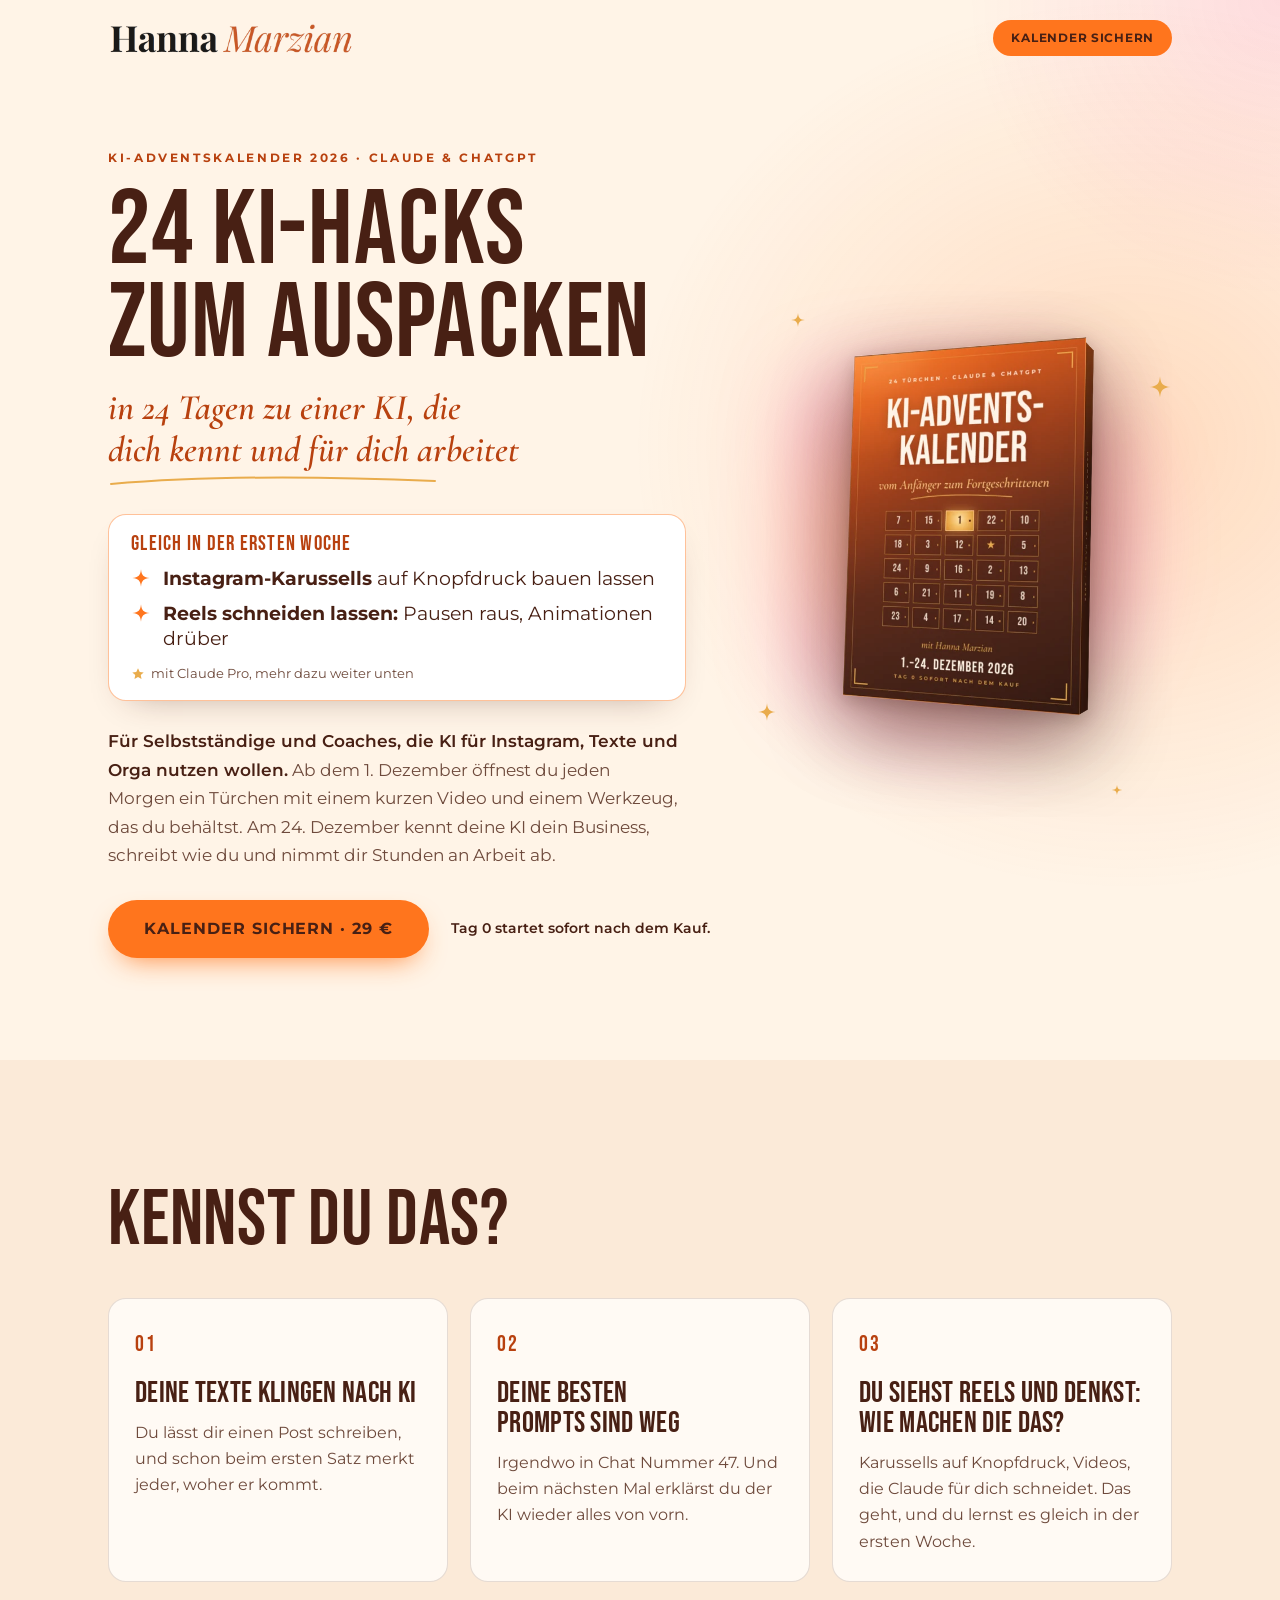
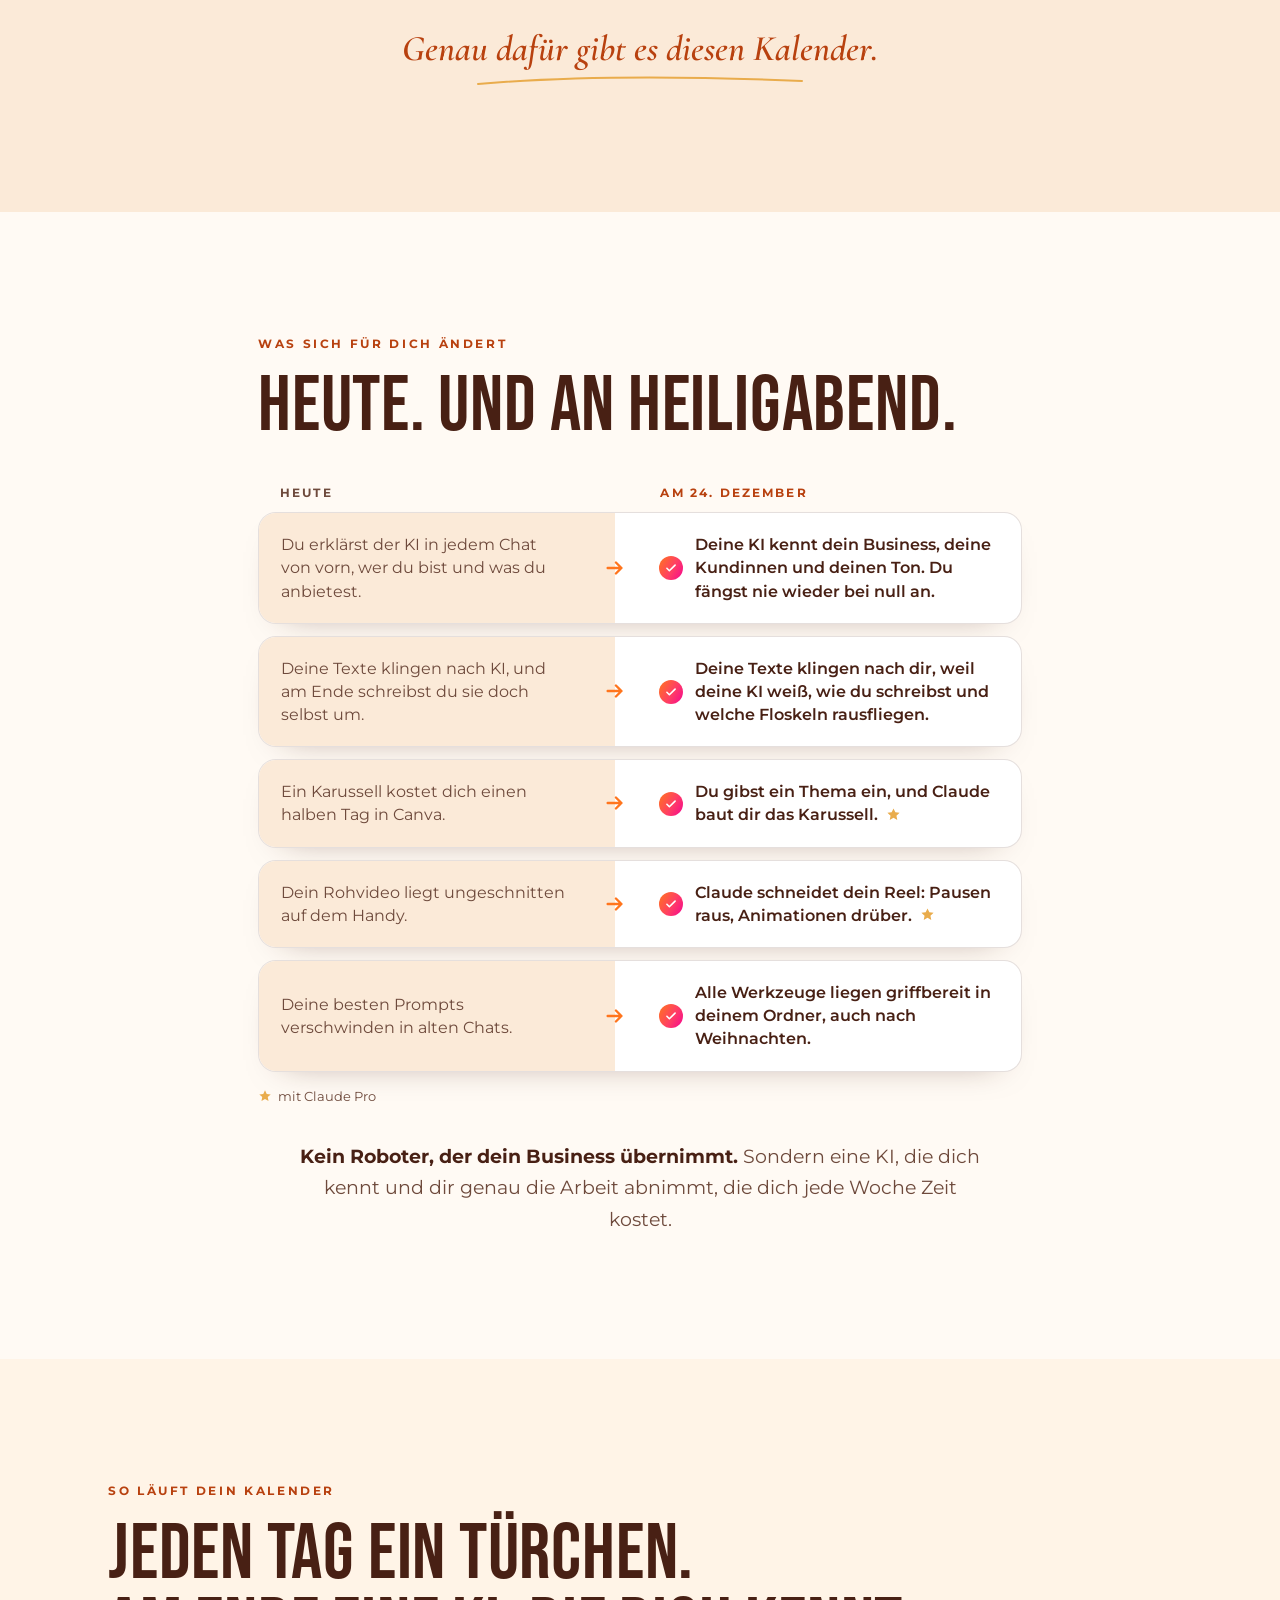
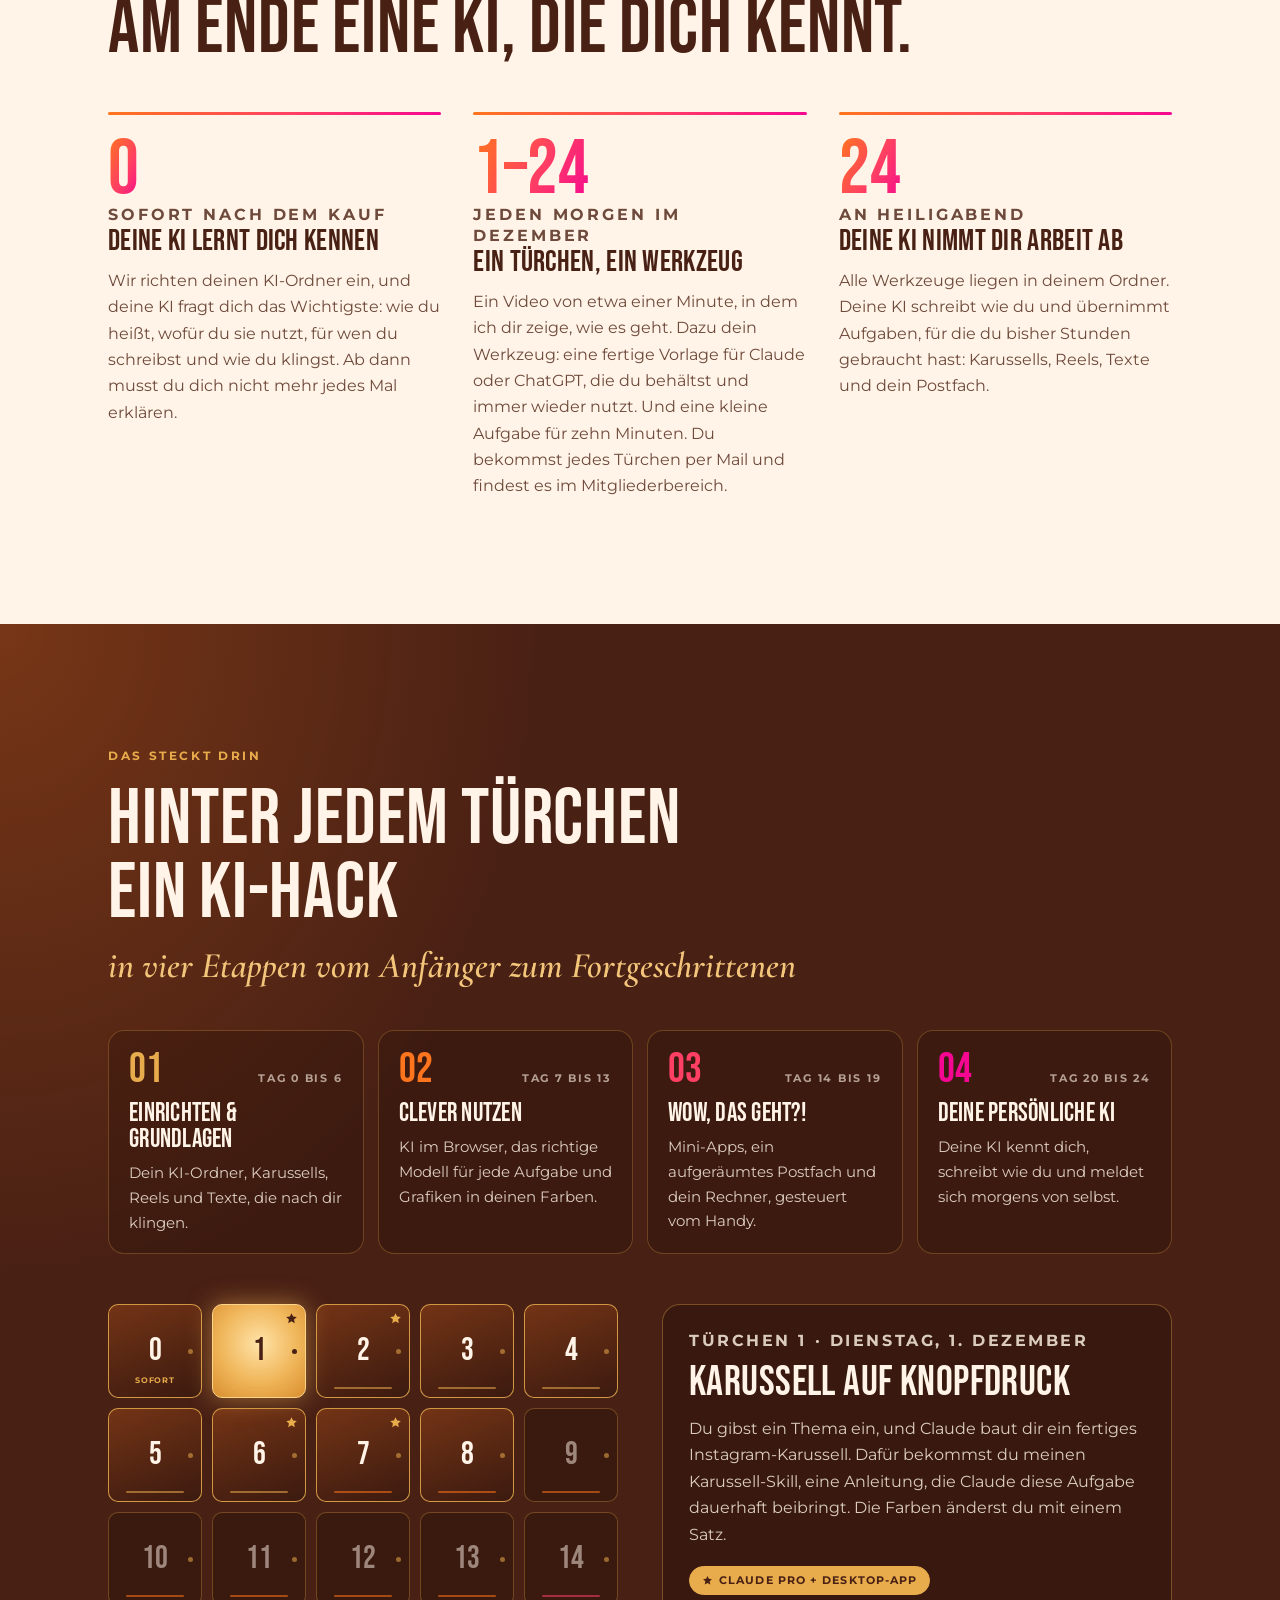
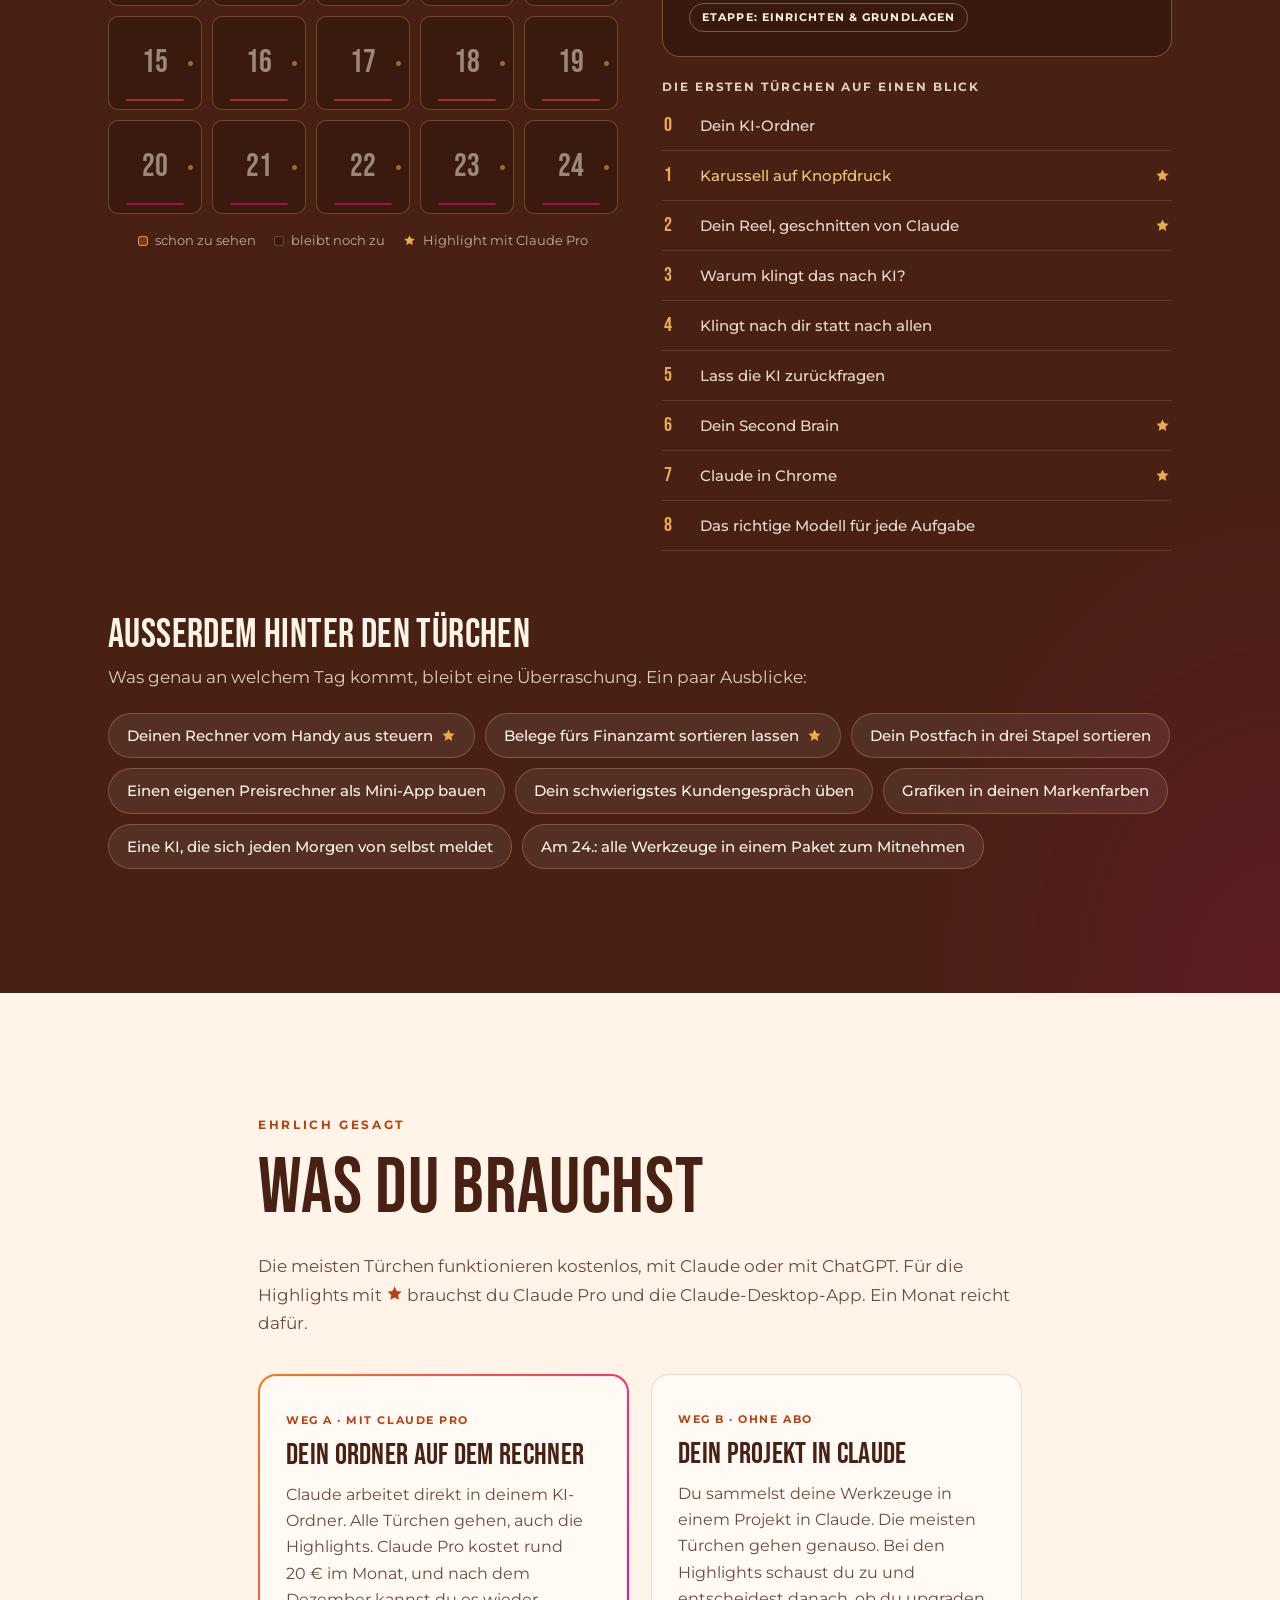
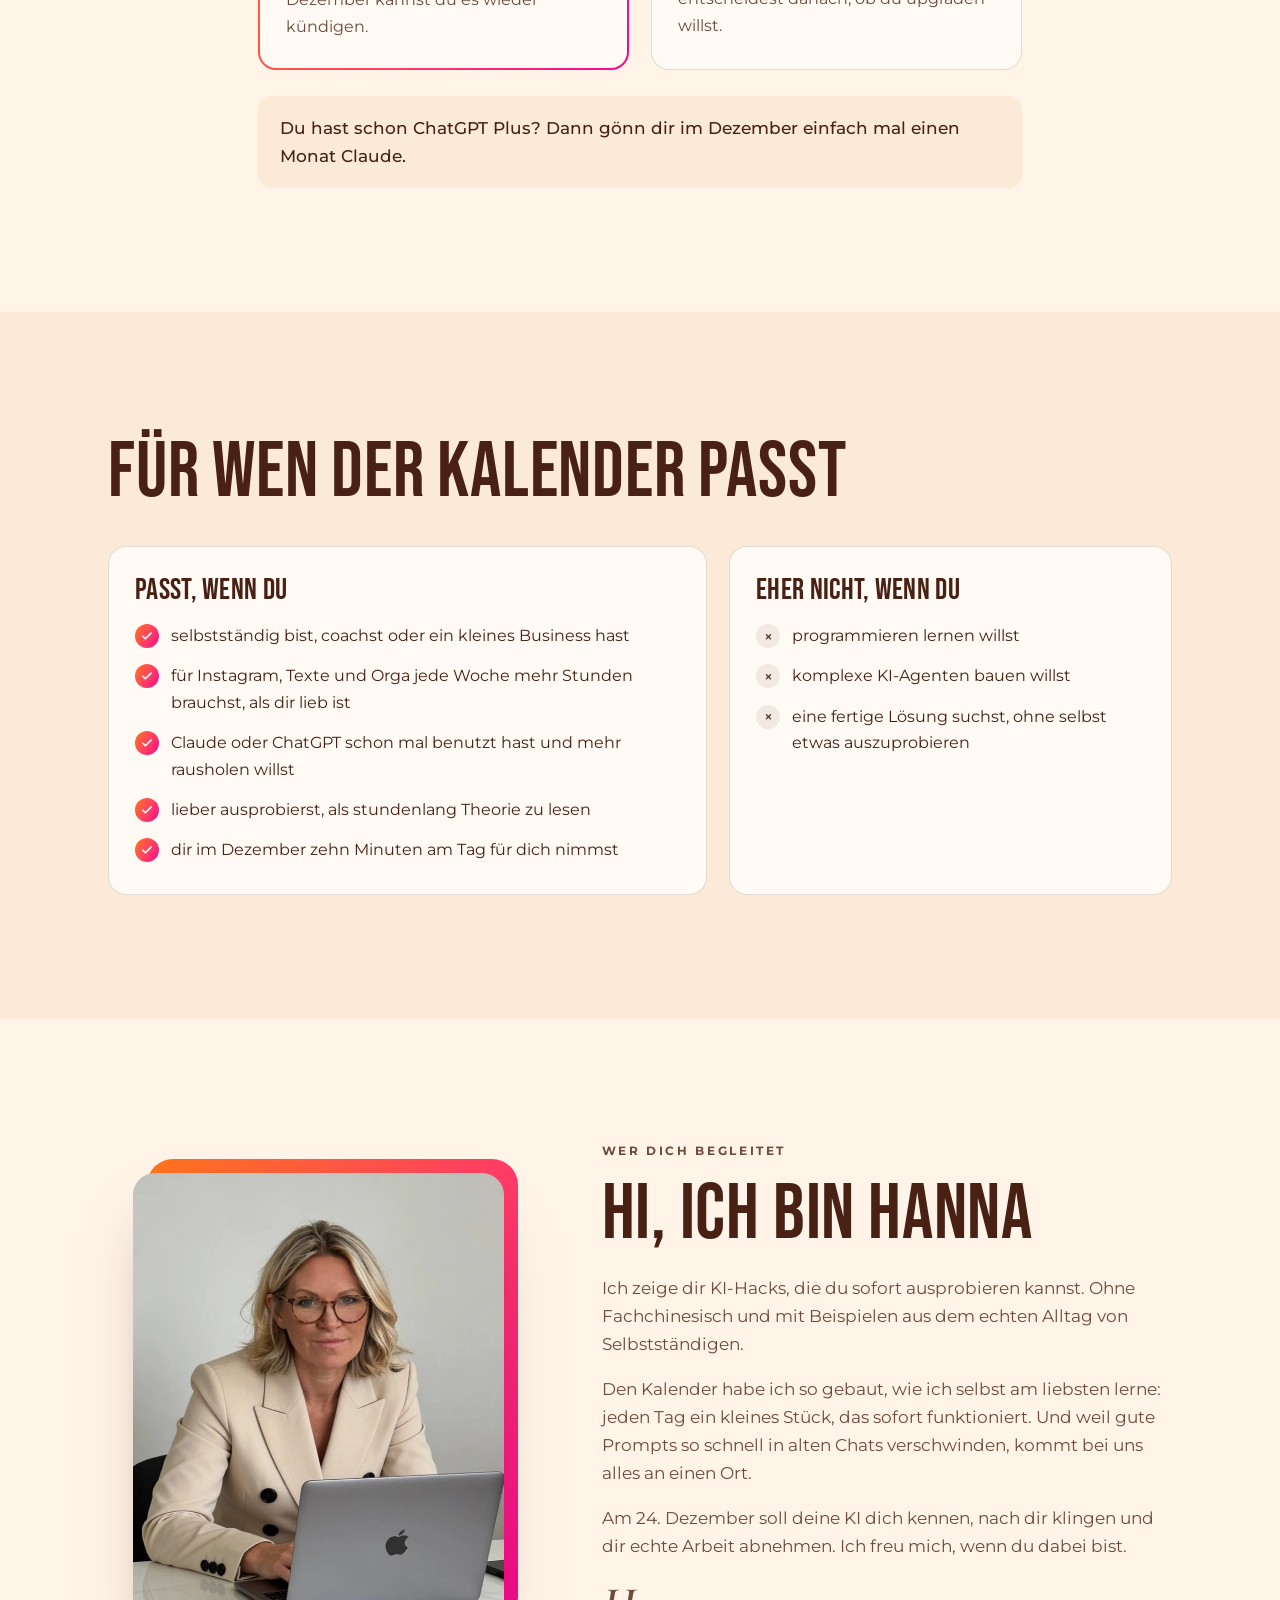
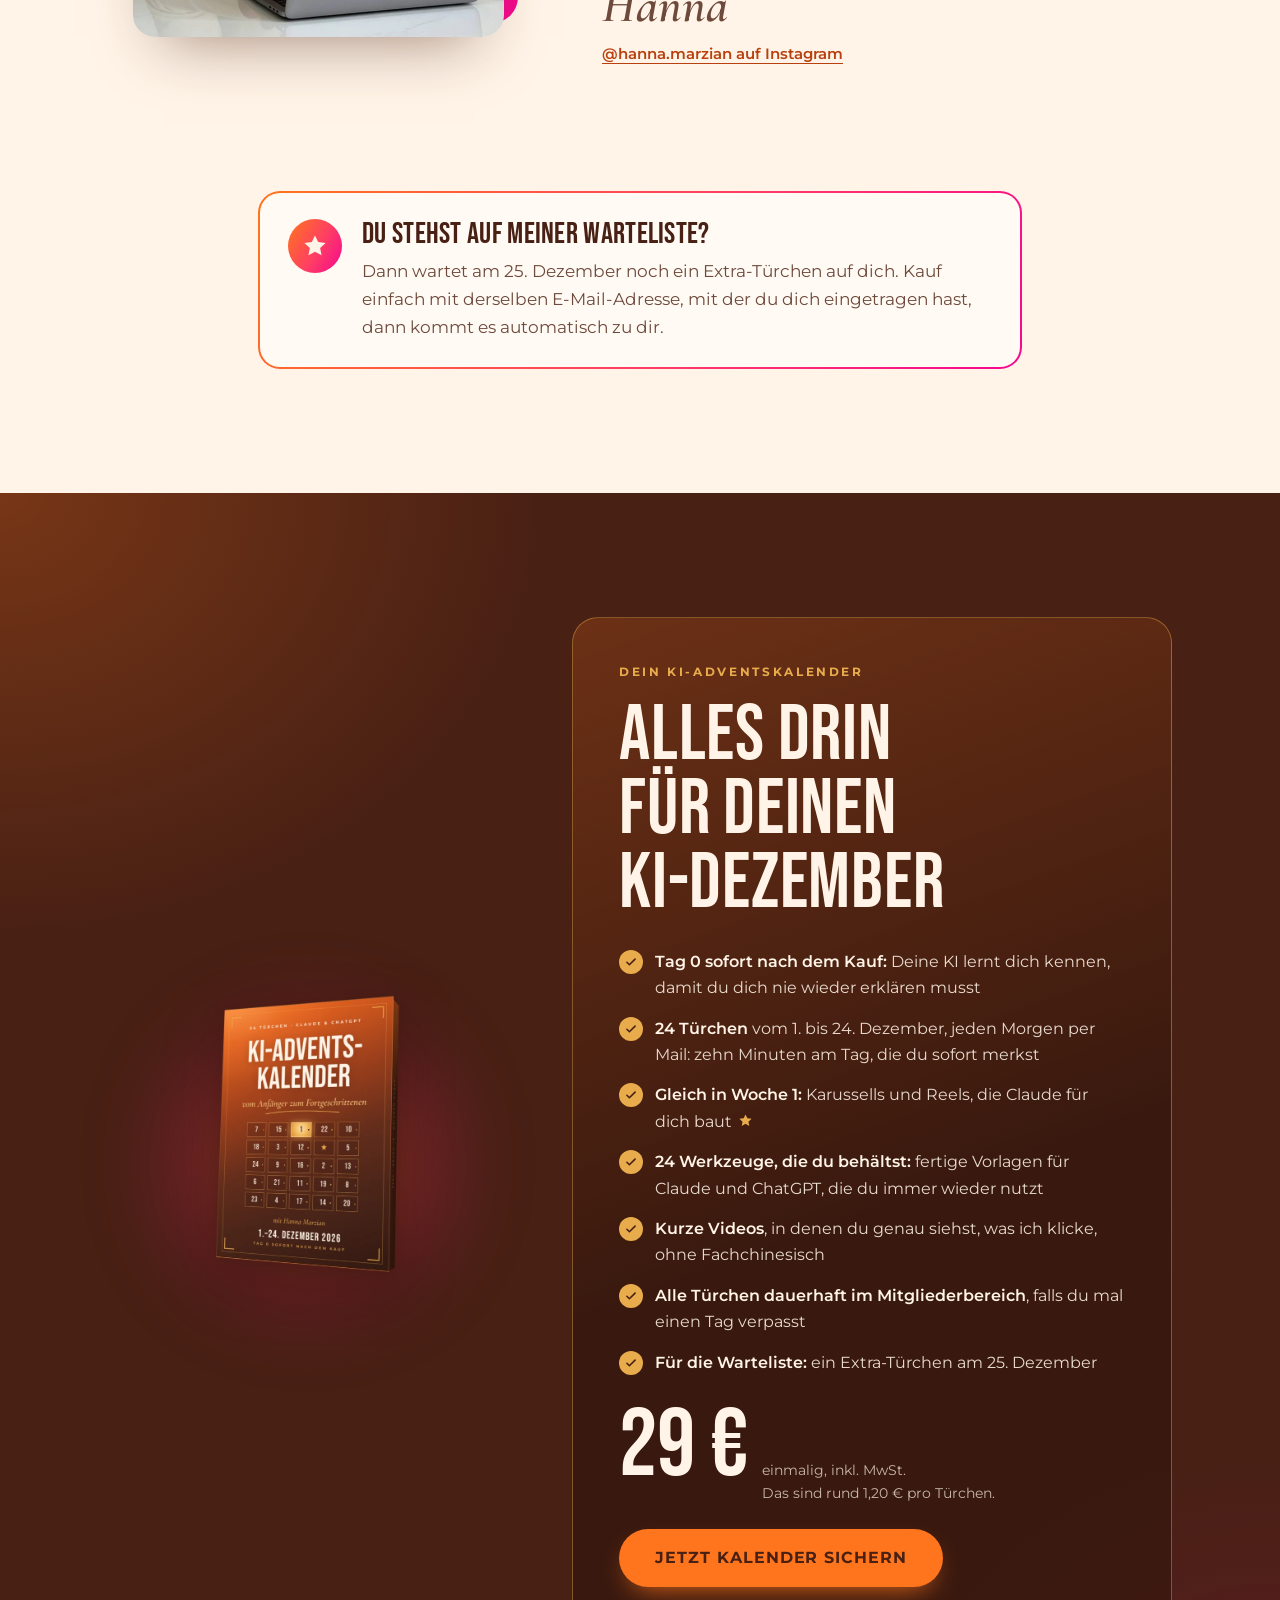
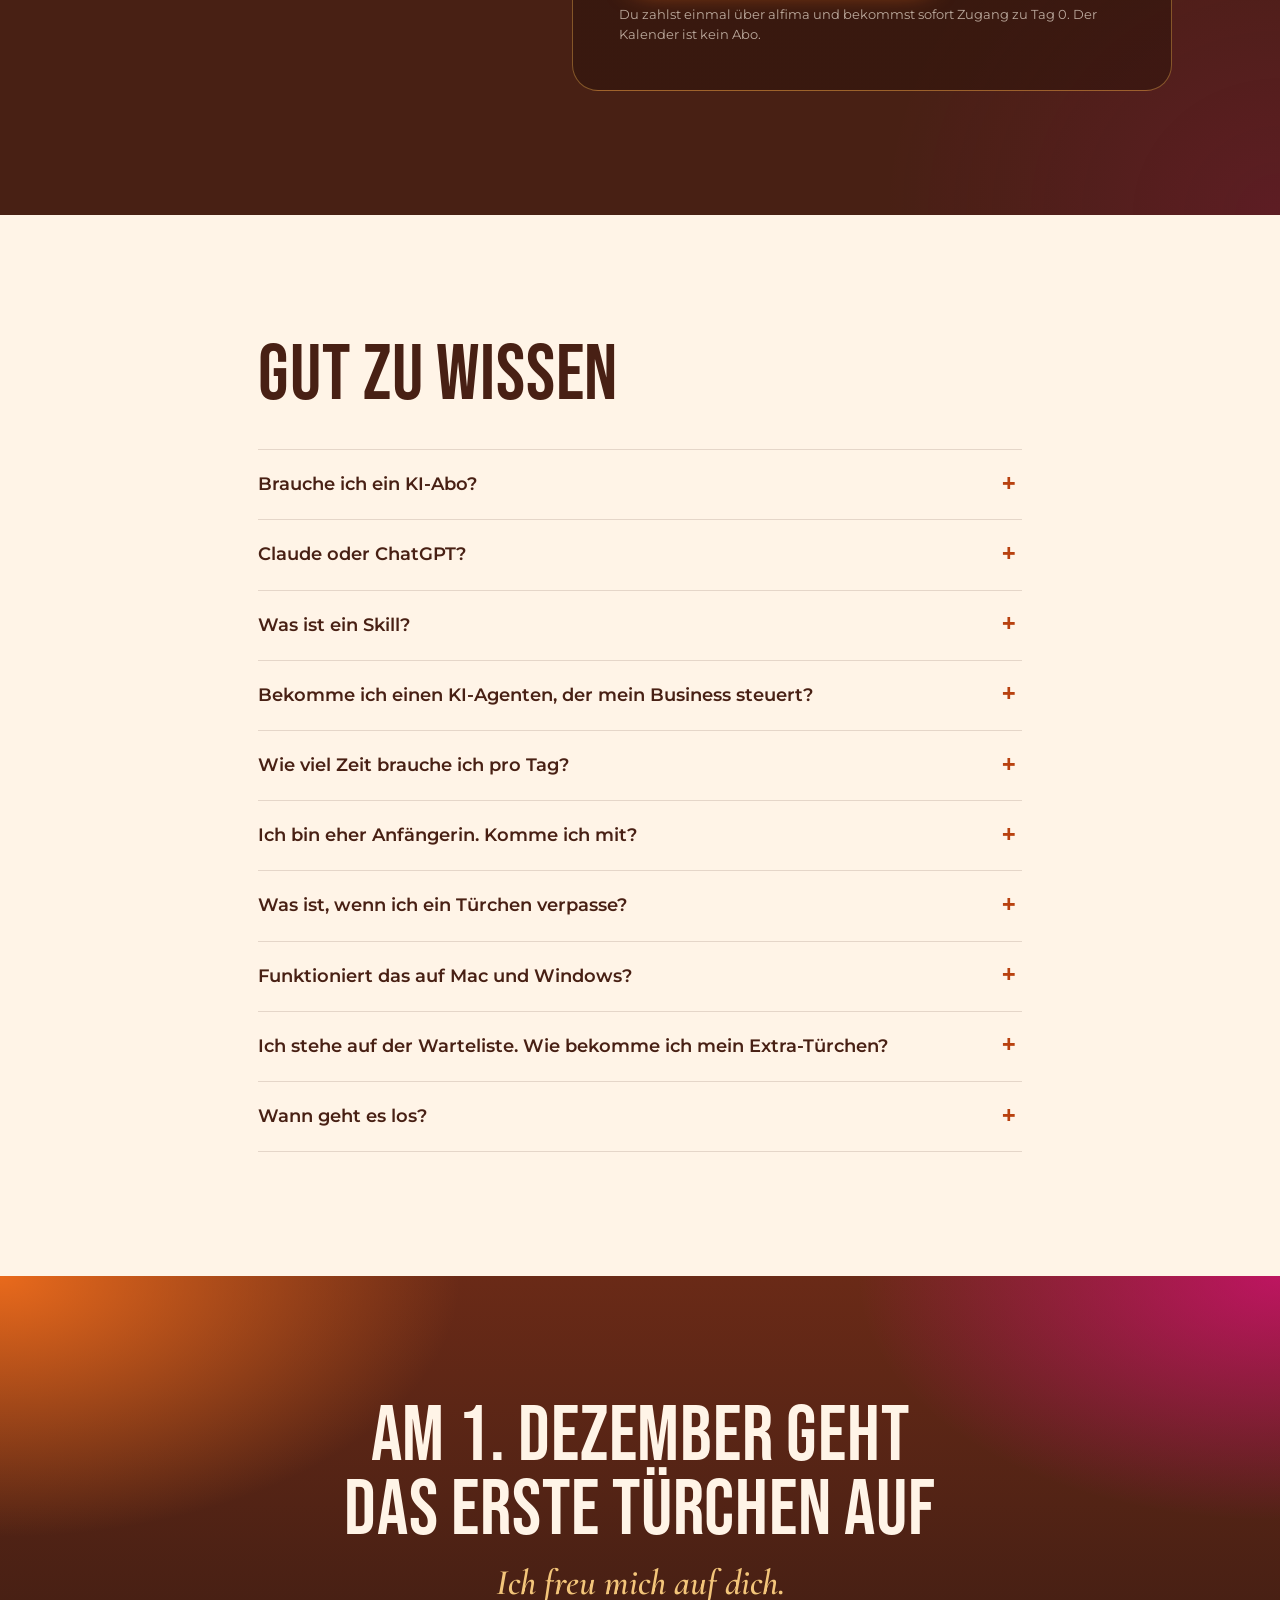
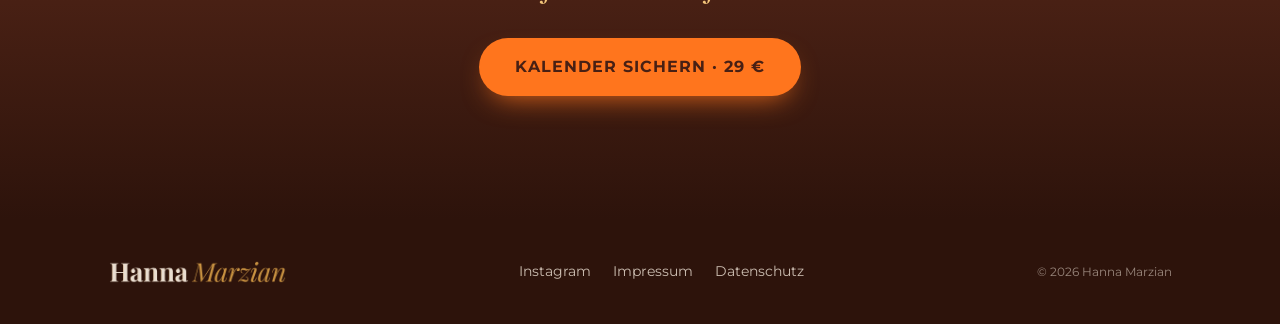
==== commit faa89e86: "Add files via upload" ====
--- a/index.html
+++ b/index.html
@@ -18,14 +18,14 @@
 </script>
 
 <title>KI-Adventskalender 2026 · 24 KI-Hacks zum Auspacken · Hanna Marzian</title>
-<meta name="description" content="24 Türchen für Claude und ChatGPT: jeden Morgen ein kurzes Video und ein Werkzeug, das du in zehn Minuten ausprobierst. Tag 0 startet sofort nach dem Kauf." />
+<meta name="description" content="24 Türchen für Claude und ChatGPT: jeden Morgen ein kurzes Video und ein Werkzeug, das du behältst. Am 24. Dezember kennt deine KI dein Business, schreibt wie du und nimmt dir echte Arbeit ab." />
 <meta name="color-scheme" content="light" />
 <meta name="theme-color" content="#FFF4E7" />
 <!-- Link-Vorschau für WhatsApp, Instagram und Co. Läuft die Seite unter einer anderen Adresse, hier die Adresse anpassen. -->
 <meta property="og:type" content="website" />
 <meta property="og:locale" content="de_DE" />
 <meta property="og:title" content="KI-Adventskalender 2026 · 24 KI-Hacks zum Auspacken" />
-<meta property="og:description" content="Vom ersten Prompt bis zum eigenen KI-System: 24 Türchen für Claude und ChatGPT mit Hanna Marzian." />
+<meta property="og:description" content="In 24 Tagen zu einer KI, die dich kennt und für dich arbeitet: 24 Türchen für Claude und ChatGPT mit Hanna Marzian." />
 <meta property="og:url" content="https://ki-adventskalender-hanna.netlify.app/" />
 <meta property="og:image" content="https://ki-adventskalender-hanna.netlify.app/og-image.jpg" />
 <meta property="og:image:width" content="1200" />
@@ -138,7 +138,7 @@
     .hero-visual { max-width: 480px; }
   }
   .hero h1 { color: var(--choc); font-size: clamp(56px, 9vw, 106px); }
-  .hero .acc { margin-top: 16px; }
+  .hero .acc { margin-top: 16px; text-wrap: balance; }
   .wk1 {
     margin-top: 26px; padding: 18px 22px 16px; max-width: 34em;
     background: #fff; border: 1.5px solid rgba(255, 117, 29, 0.45); border-radius: 18px;
@@ -152,6 +152,7 @@
   .wk1-note { margin: 12px 0 0; font-size: 13px; color: var(--ink-soft); display: flex; align-items: center; gap: 6px; }
   .wk1-note .i { width: 14px; height: 14px; fill: var(--gold); }
   .lead { font-size: clamp(17px, 1.35vw, 19px); color: var(--ink-soft); max-width: 33em; margin: 26px 0 0; }
+  .hero .lead strong { color: var(--choc); font-weight: 600; }
   .cta-row { display: flex; flex-wrap: wrap; align-items: center; gap: 16px 22px; margin-top: 30px; }
   .cta-note { font-size: 14px; line-height: 1.5; color: var(--ink-soft); margin: 0; }
   .cta-note strong { color: var(--ink); font-weight: 600; }
@@ -178,6 +179,42 @@
   .card h3 { margin-bottom: 12px; }
   .card p { margin: 0; color: var(--ink-soft); font-size: 16px; }
   .pain .closing { margin-top: 46px; }
+
+  /* ---------- Heute und an Heiligabend ---------- */
+  .change { background: var(--paper); }
+  .vs-head { display: none; }
+  .vs { list-style: none; margin: 32px 0 0; padding: 0; display: grid; gap: 12px; }
+  .vs-row {
+    display: grid; grid-template-columns: 1fr; border-radius: var(--radius); overflow: hidden;
+    border: 1px solid var(--line); background: #fff; box-shadow: 0 14px 34px -26px rgba(72, 32, 20, 0.5);
+  }
+  .vs-row p { margin: 0; padding: 14px 18px; font-size: 15px; line-height: 1.45; }
+  .vs-after { font-size: 16px; }
+  .vs-tag { display: block; font: 700 10.5px/1.3 var(--body); letter-spacing: 0.18em; text-transform: uppercase; margin-bottom: 4px; }
+  .vs-before { background: var(--cream-2); color: var(--ink-soft); }
+  .vs-before .vs-tag { color: var(--ink-soft); opacity: 0.8; }
+  .vs-after { position: relative; color: var(--choc); font-weight: 600; display: grid; grid-template-columns: auto 1fr; column-gap: 12px; align-items: start; }
+  .vs-after .vs-tag { grid-column: 1 / -1; color: var(--orange-ink); }
+  .vs-check { flex: none; width: 24px; height: 24px; border-radius: 50%; background: var(--gA); color: #fff; display: grid; place-items: center; margin-top: 1px; }
+  .vs-check .i { width: 14px; height: 14px; }
+  .vs-star { width: 15px; height: 15px; fill: var(--gold); vertical-align: -0.1em; margin-left: 4px; }
+  .vs-arrow { display: none; }
+  .vs-note { margin: 14px 0 0; font-size: 13px; color: var(--ink-soft); display: flex; align-items: center; gap: 6px; }
+  .vs-note .i { width: 14px; height: 14px; fill: var(--gold); }
+  .vs-close { margin: 34px auto 0; max-width: 36em; text-align: center; font-size: clamp(17px, 1.5vw, 19px); color: var(--ink-soft); }
+  .vs-close strong { color: var(--choc); }
+  @media (min-width: 760px) {
+    .vs-head { display: grid; grid-template-columns: 1fr 44px 1.15fr; margin-top: 40px; padding: 0 22px; font: 700 12px/1.3 var(--body); letter-spacing: 0.18em; text-transform: uppercase; }
+    .vs-head span:first-child { color: var(--ink-soft); }
+    .vs-head span:last-child { grid-column: 3; color: var(--orange-ink); padding-left: 22px; }
+    .vs { margin-top: 12px; }
+    .vs-row { grid-template-columns: 1fr 44px 1.15fr; align-items: stretch; }
+    .vs-row .vs-tag { display: none; }
+    .vs-row p { padding: 20px 22px; display: flex; align-items: center; font-size: 16px; }
+    .vs-row .vs-after { display: grid; align-content: center; }
+    .vs-arrow { display: grid; place-items: center; background: linear-gradient(90deg, var(--cream-2) 50%, #fff 50%); color: var(--orange); }
+    .vs-arrow .i { width: 22px; height: 22px; }
+  }
 
   /* ---------- So läuft's ---------- */
   .steps { list-style: none; margin: 46px 0 0; padding: 0; display: grid; gap: 34px; }
@@ -354,6 +391,7 @@
   .checks li strong { color: var(--cream); font-weight: 600; }
   .checks .mark { position: absolute; left: 0; top: 1px; width: 24px; height: 24px; border-radius: 50%; background: var(--gold); color: var(--choc); display: grid; place-items: center; }
   .checks .mark .i { width: 14px; height: 14px; }
+  .checks .star-inline { width: 15px; height: 15px; fill: var(--gold); vertical-align: -0.1em; margin-left: 2px; }
   .price { display: flex; align-items: baseline; gap: 14px; flex-wrap: wrap; margin-bottom: 24px; }
   .amount { font-family: var(--head); font-size: clamp(68px, 8vw, 96px); line-height: 0.85; color: var(--cream); }
   .price-note { font-size: 14px; color: rgba(255, 244, 231, 0.72); }
@@ -429,6 +467,7 @@
 <svg width="0" height="0" style="position:absolute" aria-hidden="true" focusable="false">
   <symbol id="i-star" viewBox="0 0 24 24"><path d="M12 2.2l2.95 6.2 6.8.82-5.02 4.68 1.31 6.72L12 17.3l-6.04 3.32 1.31-6.72L2.25 9.22l6.8-.82z"/></symbol>
   <symbol id="i-spark" viewBox="0 0 64 64"><path d="M32 4C34 24 40 30 60 32 40 34 34 40 32 60 30 40 24 34 4 32 24 30 30 24 32 4Z"/></symbol>
+  <symbol id="i-arrow" viewBox="0 0 24 24"><path d="M4 12h15M13 6l6 6-6 6" fill="none" stroke="currentColor" stroke-width="2.6" stroke-linecap="round" stroke-linejoin="round"/></symbol>
   <symbol id="i-check" viewBox="0 0 24 24"><path d="M5 12.5l4.2 4.2L19 7" fill="none" stroke="currentColor" stroke-width="2.8" stroke-linecap="round" stroke-linejoin="round"/></symbol>
 </svg>
 
@@ -451,7 +490,7 @@
            „24 Türchen. 24 KI-Hacks.“ + „und an Heiligabend steht dein eigenes KI-System“
            „Das kann Claude?!“ + „24 Türchen, nach denen du KI anders nutzt“ -->
       <h1>24 KI-Hacks<br />zum Auspacken</h1>
-      <p class="acc">vom ersten Prompt bis zum eigenen KI&#8209;System</p>
+      <p class="acc">in 24 Tagen zu einer KI, die dich kennt und für dich arbeitet</p>
       <svg class="swoosh" viewBox="0 0 330 14" aria-hidden="true"><path d="M3 10 C 95 2, 210 2, 327 7" /></svg>
       <div class="wk1">
         <p class="wk1-label">Gleich in der ersten Woche</p>
@@ -476,7 +515,7 @@
     </div>
 
     <div class="hero-body">
-      <p class="lead">Ab dem 1. Dezember öffnest du jeden Morgen ein Türchen. Darin stecken ein kurzes Video von mir und ein Werkzeug für Claude oder ChatGPT, das du in zehn Minuten ausprobierst. Alles landet in deinem eigenen KI-Ordner, und an Heiligabend steht dein komplettes KI-System.</p>
+      <p class="lead"><strong>Für Selbstständige und Coaches, die KI für Instagram, Texte und Orga nutzen wollen.</strong> Ab dem 1. Dezember öffnest du jeden Morgen ein Türchen mit einem kurzen Video und einem Werkzeug, das du behältst. Am 24. Dezember kennt deine KI dein Business, schreibt wie du und nimmt dir Stunden an Arbeit ab.</p>
       <div class="cta-row">
         <a class="btn btn-lg" data-checkout href="#angebot">Kalender sichern · <span data-preis>29</span>&nbsp;€</a>
         <p class="cta-note"><strong>Tag 0 startet sofort nach dem Kauf.</strong><span id="countdown" hidden></span></p>
@@ -513,11 +552,49 @@
   </div>
 </section>
 
+<!-- ===================== VORHER / NACHHER ===================== -->
+<section class="change">
+  <div class="wrap narrow">
+    <p class="eyebrow reveal">Was sich für dich ändert</p>
+    <h2 class="reveal">Heute. Und an Heiligabend.</h2>
+    <div class="vs-head" aria-hidden="true"><span>Heute</span><span>Am 24. Dezember</span></div>
+    <ul class="vs">
+      <li class="vs-row reveal">
+        <p class="vs-before"><span class="vs-tag">Heute</span>Du erklärst der KI in jedem Chat von vorn, wer du bist und was du anbietest.</p>
+        <span class="vs-arrow" aria-hidden="true"><svg class="i"><use href="#i-arrow" /></svg></span>
+        <p class="vs-after"><span class="vs-tag">Am 24. Dezember</span><span class="vs-check" aria-hidden="true"><svg class="i"><use href="#i-check" /></svg></span><span>Deine KI kennt dein Business, deine Kundinnen und deinen Ton. Du fängst nie wieder bei null an.</span></p>
+      </li>
+      <li class="vs-row reveal">
+        <p class="vs-before"><span class="vs-tag">Heute</span>Deine Texte klingen nach KI, und am Ende schreibst du sie doch selbst um.</p>
+        <span class="vs-arrow" aria-hidden="true"><svg class="i"><use href="#i-arrow" /></svg></span>
+        <p class="vs-after"><span class="vs-tag">Am 24. Dezember</span><span class="vs-check" aria-hidden="true"><svg class="i"><use href="#i-check" /></svg></span><span>Deine Texte klingen nach dir, weil deine KI weiß, wie du schreibst und welche Floskeln rausfliegen.</span></p>
+      </li>
+      <li class="vs-row reveal">
+        <p class="vs-before"><span class="vs-tag">Heute</span>Ein Karussell kostet dich einen halben Tag in Canva.</p>
+        <span class="vs-arrow" aria-hidden="true"><svg class="i"><use href="#i-arrow" /></svg></span>
+        <p class="vs-after"><span class="vs-tag">Am 24. Dezember</span><span class="vs-check" aria-hidden="true"><svg class="i"><use href="#i-check" /></svg></span><span>Du gibst ein Thema ein, und Claude baut dir das Karussell.&nbsp;<svg class="i vs-star" role="img" aria-label="mit Claude Pro"><use href="#i-star" /></svg></span></p>
+      </li>
+      <li class="vs-row reveal">
+        <p class="vs-before"><span class="vs-tag">Heute</span>Dein Rohvideo liegt ungeschnitten auf dem Handy.</p>
+        <span class="vs-arrow" aria-hidden="true"><svg class="i"><use href="#i-arrow" /></svg></span>
+        <p class="vs-after"><span class="vs-tag">Am 24. Dezember</span><span class="vs-check" aria-hidden="true"><svg class="i"><use href="#i-check" /></svg></span><span>Claude schneidet dein Reel: Pausen raus, Animationen drüber.&nbsp;<svg class="i vs-star" role="img" aria-label="mit Claude Pro"><use href="#i-star" /></svg></span></p>
+      </li>
+      <li class="vs-row reveal">
+        <p class="vs-before"><span class="vs-tag">Heute</span>Deine besten Prompts verschwinden in alten Chats.</p>
+        <span class="vs-arrow" aria-hidden="true"><svg class="i"><use href="#i-arrow" /></svg></span>
+        <p class="vs-after"><span class="vs-tag">Am 24. Dezember</span><span class="vs-check" aria-hidden="true"><svg class="i"><use href="#i-check" /></svg></span><span>Alle Werkzeuge liegen griffbereit in deinem Ordner, auch nach Weihnachten.</span></p>
+      </li>
+    </ul>
+    <p class="vs-note reveal"><svg class="i" aria-hidden="true"><use href="#i-star" /></svg>mit Claude Pro</p>
+    <p class="vs-close reveal"><strong>Kein Roboter, der dein Business übernimmt.</strong> Sondern eine KI, die dich kennt und dir genau die Arbeit abnimmt, die dich jede Woche Zeit kostet.</p>
+  </div>
+</section>
+
 <!-- ===================== SO LÄUFT'S ===================== -->
 <section id="so-gehts">
   <div class="wrap">
     <p class="eyebrow reveal">So läuft dein Kalender</p>
-    <h2 class="reveal">Jeden Tag ein Türchen.<br />Am Ende ein System.</h2>
+    <h2 class="reveal">Jeden Tag ein Türchen.<br />Am Ende eine KI, die dich kennt.</h2>
     <ol class="steps">
       <li class="step reveal">
         <span class="step-n" aria-hidden="true">0</span>
@@ -529,13 +606,13 @@
         <span class="step-n" aria-hidden="true">1–24</span>
         <p class="step-when">Jeden Morgen im Dezember</p>
         <h3>Ein Türchen, ein Werkzeug</h3>
-        <p>Ein Video von etwa einer Minute, in dem ich dir zeige, wie es geht. Dazu das Werkzeug, also ein Skill, eine Regel oder ein fertiger Prompt, und eine kleine Aufgabe für zehn Minuten. Du bekommst jedes Türchen per Mail und findest es im Mitgliederbereich.</p>
+        <p>Ein Video von etwa einer Minute, in dem ich dir zeige, wie es geht. Dazu dein Werkzeug: eine fertige Vorlage für Claude oder ChatGPT, die du behältst und immer wieder nutzt. Und eine kleine Aufgabe für zehn Minuten. Du bekommst jedes Türchen per Mail und findest es im Mitgliederbereich.</p>
       </li>
       <li class="step reveal">
         <span class="step-n" aria-hidden="true">24</span>
         <p class="step-when">An Heiligabend</p>
-        <h3>Dein KI-System steht</h3>
-        <p>Jedes Werkzeug wandert in deinen Ordner. Am 24. Dezember hast du alles an einem Ort, und deine KI arbeitet so, wie du es brauchst.</p>
+        <h3>Deine KI nimmt dir Arbeit ab</h3>
+        <p>Alle Werkzeuge liegen in deinem Ordner. Deine KI schreibt wie du und übernimmt Aufgaben, für die du bisher Stunden gebraucht hast: Karussells, Reels, Texte und dein Postfach.</p>
       </li>
     </ol>
   </div>
@@ -552,7 +629,7 @@
       <div class="stage reveal" style="--sc:#E9AC4C">
         <div class="stage-top"><span class="stage-n">01</span><span class="stage-days">Tag 0 bis 6</span></div>
         <h3>Einrichten &amp; Grundlagen</h3>
-        <p>Dein Ordner, deine Regeln und Texte, die nach dir klingen.</p>
+        <p>Dein KI-Ordner, Karussells, Reels und Texte, die nach dir klingen.</p>
       </div>
       <div class="stage reveal" style="--sc:#FF751D">
         <div class="stage-top"><span class="stage-n">02</span><span class="stage-days">Tag 7 bis 13</span></div>
@@ -600,7 +677,7 @@
         <li>Dein schwierigstes Kundengespräch üben</li>
         <li>Grafiken in deinen Markenfarben</li>
         <li>Eine KI, die sich jeden Morgen von selbst meldet</li>
-        <li>Am 24.: alle Werkzeuge als Skill-Paket</li>
+        <li>Am 24.: alle Werkzeuge in einem Paket zum Mitnehmen</li>
       </ul>
     </div>
   </div>
@@ -636,9 +713,9 @@
       <div class="fit-yes reveal">
         <h3>Passt, wenn du</h3>
         <ul>
+          <li><span class="mark"><svg class="i" aria-hidden="true"><use href="#i-check" /></svg></span>selbstständig bist, coachst oder ein kleines Business hast</li>
+          <li><span class="mark"><svg class="i" aria-hidden="true"><use href="#i-check" /></svg></span>für Instagram, Texte und Orga jede Woche mehr Stunden brauchst, als dir lieb ist</li>
           <li><span class="mark"><svg class="i" aria-hidden="true"><use href="#i-check" /></svg></span>Claude oder ChatGPT schon mal benutzt hast und mehr rausholen willst</li>
-          <li><span class="mark"><svg class="i" aria-hidden="true"><use href="#i-check" /></svg></span>selbstständig bist, coachst oder ein kleines Business hast</li>
-          <li><span class="mark"><svg class="i" aria-hidden="true"><use href="#i-check" /></svg></span>KI auch im Alltag nutzen willst und nicht nur im Job</li>
           <li><span class="mark"><svg class="i" aria-hidden="true"><use href="#i-check" /></svg></span>lieber ausprobierst, als stundenlang Theorie zu lesen</li>
           <li><span class="mark"><svg class="i" aria-hidden="true"><use href="#i-check" /></svg></span>dir im Dezember zehn Minuten am Tag für dich nimmst</li>
         </ul>
@@ -700,16 +777,17 @@
       <p class="eyebrow">Dein KI-Adventskalender</p>
       <h2>Alles drin für deinen KI-Dezember</h2>
       <ul class="checks">
-        <li><span class="mark"><svg class="i" aria-hidden="true"><use href="#i-check" /></svg></span><strong>Tag 0 sofort nach dem Kauf:</strong> dein KI-Ordner und eine KI, die dich kennt</li>
-        <li><span class="mark"><svg class="i" aria-hidden="true"><use href="#i-check" /></svg></span><strong>24 Türchen</strong> vom 1. bis 24. Dezember, jeden Morgen per Mail</li>
-        <li><span class="mark"><svg class="i" aria-hidden="true"><use href="#i-check" /></svg></span>In jedem Türchen ein <strong>kurzes Video</strong>, ein <strong>Werkzeug</strong> und eine <strong>Aufgabe für zehn Minuten</strong></li>
-        <li><span class="mark"><svg class="i" aria-hidden="true"><use href="#i-check" /></svg></span><strong>Fertige Skills, Regeln und Prompts</strong> für Claude und ChatGPT</li>
-        <li><span class="mark"><svg class="i" aria-hidden="true"><use href="#i-check" /></svg></span>Alle Türchen gesammelt im <strong>Mitgliederbereich</strong></li>
+        <li><span class="mark"><svg class="i" aria-hidden="true"><use href="#i-check" /></svg></span><strong>Tag 0 sofort nach dem Kauf:</strong> Deine KI lernt dich kennen, damit du dich nie wieder erklären musst</li>
+        <li><span class="mark"><svg class="i" aria-hidden="true"><use href="#i-check" /></svg></span><strong>24 Türchen</strong> vom 1. bis 24. Dezember, jeden Morgen per Mail: zehn Minuten am Tag, die du sofort merkst</li>
+        <li><span class="mark"><svg class="i" aria-hidden="true"><use href="#i-check" /></svg></span><strong>Gleich in Woche 1:</strong> Karussells und Reels, die Claude für dich baut <svg class="i star-inline" role="img" aria-label="mit Claude Pro"><use href="#i-star" /></svg></li>
+        <li><span class="mark"><svg class="i" aria-hidden="true"><use href="#i-check" /></svg></span><strong>24 Werkzeuge, die du behältst:</strong> fertige Vorlagen für Claude und ChatGPT, die du immer wieder nutzt</li>
+        <li><span class="mark"><svg class="i" aria-hidden="true"><use href="#i-check" /></svg></span><strong>Kurze Videos</strong>, in denen du genau siehst, was ich klicke, ohne Fachchinesisch</li>
+        <li><span class="mark"><svg class="i" aria-hidden="true"><use href="#i-check" /></svg></span><strong>Alle Türchen dauerhaft im Mitgliederbereich</strong>, falls du mal einen Tag verpasst</li>
         <li><span class="mark"><svg class="i" aria-hidden="true"><use href="#i-check" /></svg></span><strong>Für die Warteliste:</strong> ein Extra-Türchen am 25. Dezember</li>
       </ul>
       <div class="price">
         <span class="amount"><span data-preis>29</span>&nbsp;€</span>
-        <span class="price-note">einmalig, inkl. MwSt.</span>
+        <span class="price-note">einmalig, inkl. MwSt.<br />Das sind rund <span data-pro-tuer>1,20</span>&nbsp;€ pro Türchen.</span>
       </div>
       <a class="btn btn-lg" data-checkout href="#angebot">Jetzt Kalender sichern</a>
       <p class="fine">Du zahlst einmal über alfima und bekommst sofort Zugang zu Tag 0. Der Kalender ist kein Abo.</p>
@@ -731,6 +809,14 @@
         <p>Beides. Viele Türchen funktionieren mit beiden, die Highlights laufen mit Claude. In jedem Türchen steht, womit es geht.</p>
       </details>
       <details>
+        <summary>Was ist ein Skill?</summary>
+        <p>Eine fertige Anleitung, die Claude eine Aufgabe dauerhaft beibringt. Du richtest sie einmal ein, und ab dann reicht ein Satz wie „Mach mir ein Karussell zu meinem neuen Angebot“. Wie das geht, zeige ich dir Schritt für Schritt im Video.</p>
+      </details>
+      <details>
+        <summary>Bekomme ich einen KI-Agenten, der mein Business steuert?</summary>
+        <p>Nein, und das verspreche ich dir auch nicht. Du bekommst eine KI, die dich kennt und dir konkrete Aufgaben abnimmt: Karussells, Reels, Texte, dein Postfach. Du gibst den Auftrag, sie liefert, und die Entscheidungen triffst weiter du.</p>
+      </details>
+      <details>
         <summary>Wie viel Zeit brauche ich pro Tag?</summary>
         <p>Rund zehn Minuten. Das Video dauert etwa eine Minute, den Rest der Zeit probierst du selbst aus. An ein, zwei Tagen wird es etwas mehr, das sage ich dir vorher.</p>
       </details>
@@ -740,7 +826,7 @@
       </details>
       <details>
         <summary>Was ist, wenn ich ein Türchen verpasse?</summary>
-        <p>Dann holst du es nach. Jedes geöffnete Türchen bleibt im Mitgliederbereich für dich da.</p>
+        <p>Dann holst du es nach. Alle Türchen bleiben dauerhaft im Mitgliederbereich, auch nach Weihnachten.</p>
       </details>
       <details>
         <summary>Funktioniert das auf Mac und Windows?</summary>
@@ -793,6 +879,8 @@
   var preis = String(K.preis || '29').trim();
   var link = String(K.checkoutLink || '').trim();
   document.querySelectorAll('[data-preis]').forEach(function (el) { el.textContent = preis; });
+  var proTuer = (Math.round(parseFloat(preis.replace(',', '.')) / 24 * 10) / 10).toFixed(2).replace('.', ',');
+  if (proTuer !== 'NaN') document.querySelectorAll('[data-pro-tuer]').forEach(function (el) { el.textContent = proTuer; });
   document.querySelectorAll('[data-checkout]').forEach(function (a) { a.setAttribute('href', link || '#angebot'); });
 
   /* ---------- Countdown bis Türchen 1 (1.12.2026, 0 Uhr deutscher Zeit) ---------- */
@@ -816,7 +904,7 @@
   var PRO = 'Claude Pro + Desktop-App';
   var OFFEN = {
     0: { titel: 'Dein KI-Ordner', text: 'Wir richten dein Zuhause für alle 24 Werkzeuge ein, und deine KI lernt dich kennen: wofür du sie nutzt, für wen du schreibst und wie du klingst. Mit Claude Pro als Ordner auf deinem Rechner, ohne Abo als Projekt in Claude.', tag: 'Mit und ohne Abo' },
-    1: { titel: 'Karussell auf Knopfdruck', stern: true, text: 'Du gibst ein Thema ein, und Claude baut mit meinem Karussell-Skill ein fertiges Instagram-Karussell. Die Farben änderst du mit einem Satz, ohne alles neu zu bauen.', tag: PRO },
+    1: { titel: 'Karussell auf Knopfdruck', stern: true, text: 'Du gibst ein Thema ein, und Claude baut dir ein fertiges Instagram-Karussell. Dafür bekommst du meinen Karussell-Skill, eine Anleitung, die Claude diese Aufgabe dauerhaft beibringt. Die Farben änderst du mit einem Satz.', tag: PRO },
     2: { titel: 'Dein Reel, geschnitten von Claude', stern: true, text: 'Rohvideo rein, Pausen raus, Animationen drüber. Mein Video-Skill übernimmt den Schnitt und richtet die nötigen Programme selbst ein.', tag: PRO },
     3: { titel: 'Warum klingt das nach KI?', text: 'Der Floskel-Killer: Du gibst einen Text rein, die KI markiert typische KI-Floskeln und schreibt sie in klare Worte um. Dazu gibt es ein kurzes Quiz.', tag: FREI },
     4: { titel: 'Klingt nach dir statt nach allen', text: 'Der Konkret-Macher: Deine KI fragt erst nach drei, vier Details, zum Beispiel für wen, ein echtes Beispiel und welches Ergebnis. Dann schreibt sie, und der Unterschied ist sofort sichtbar.', tag: FREI },
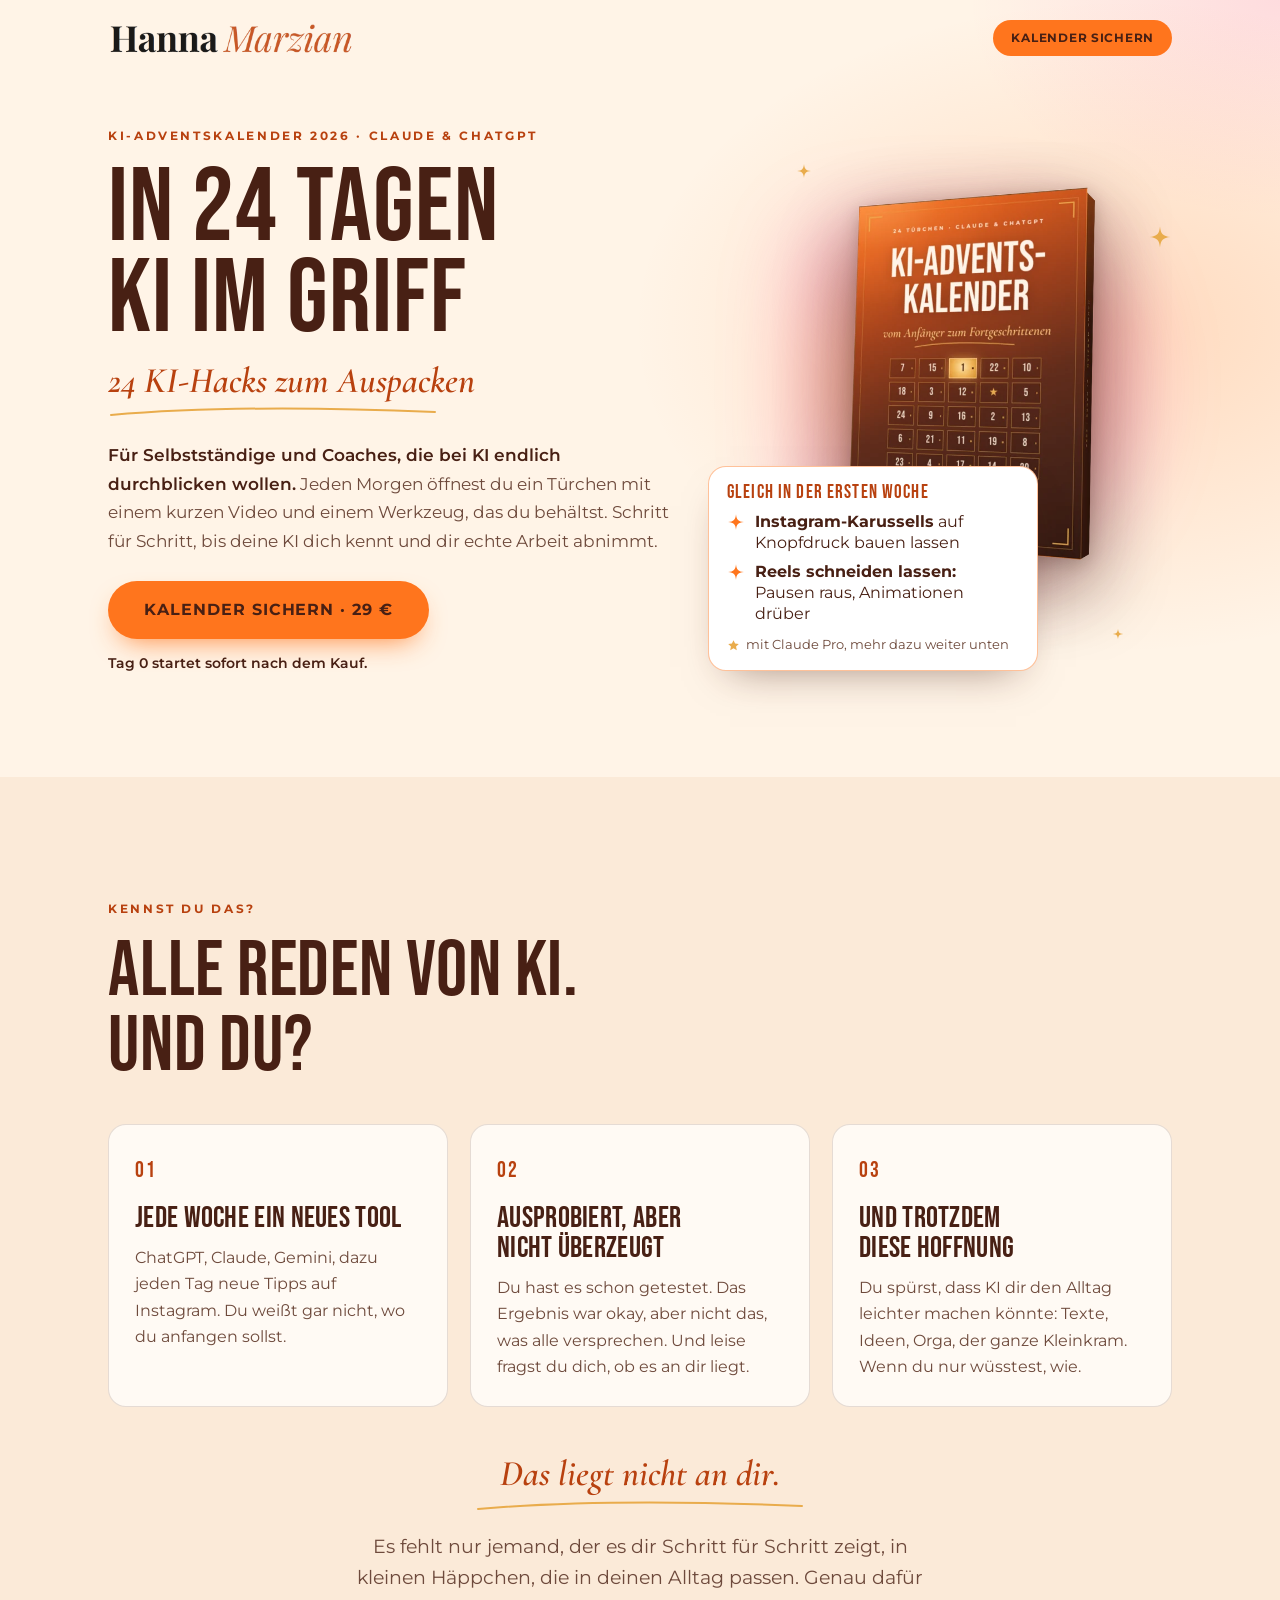
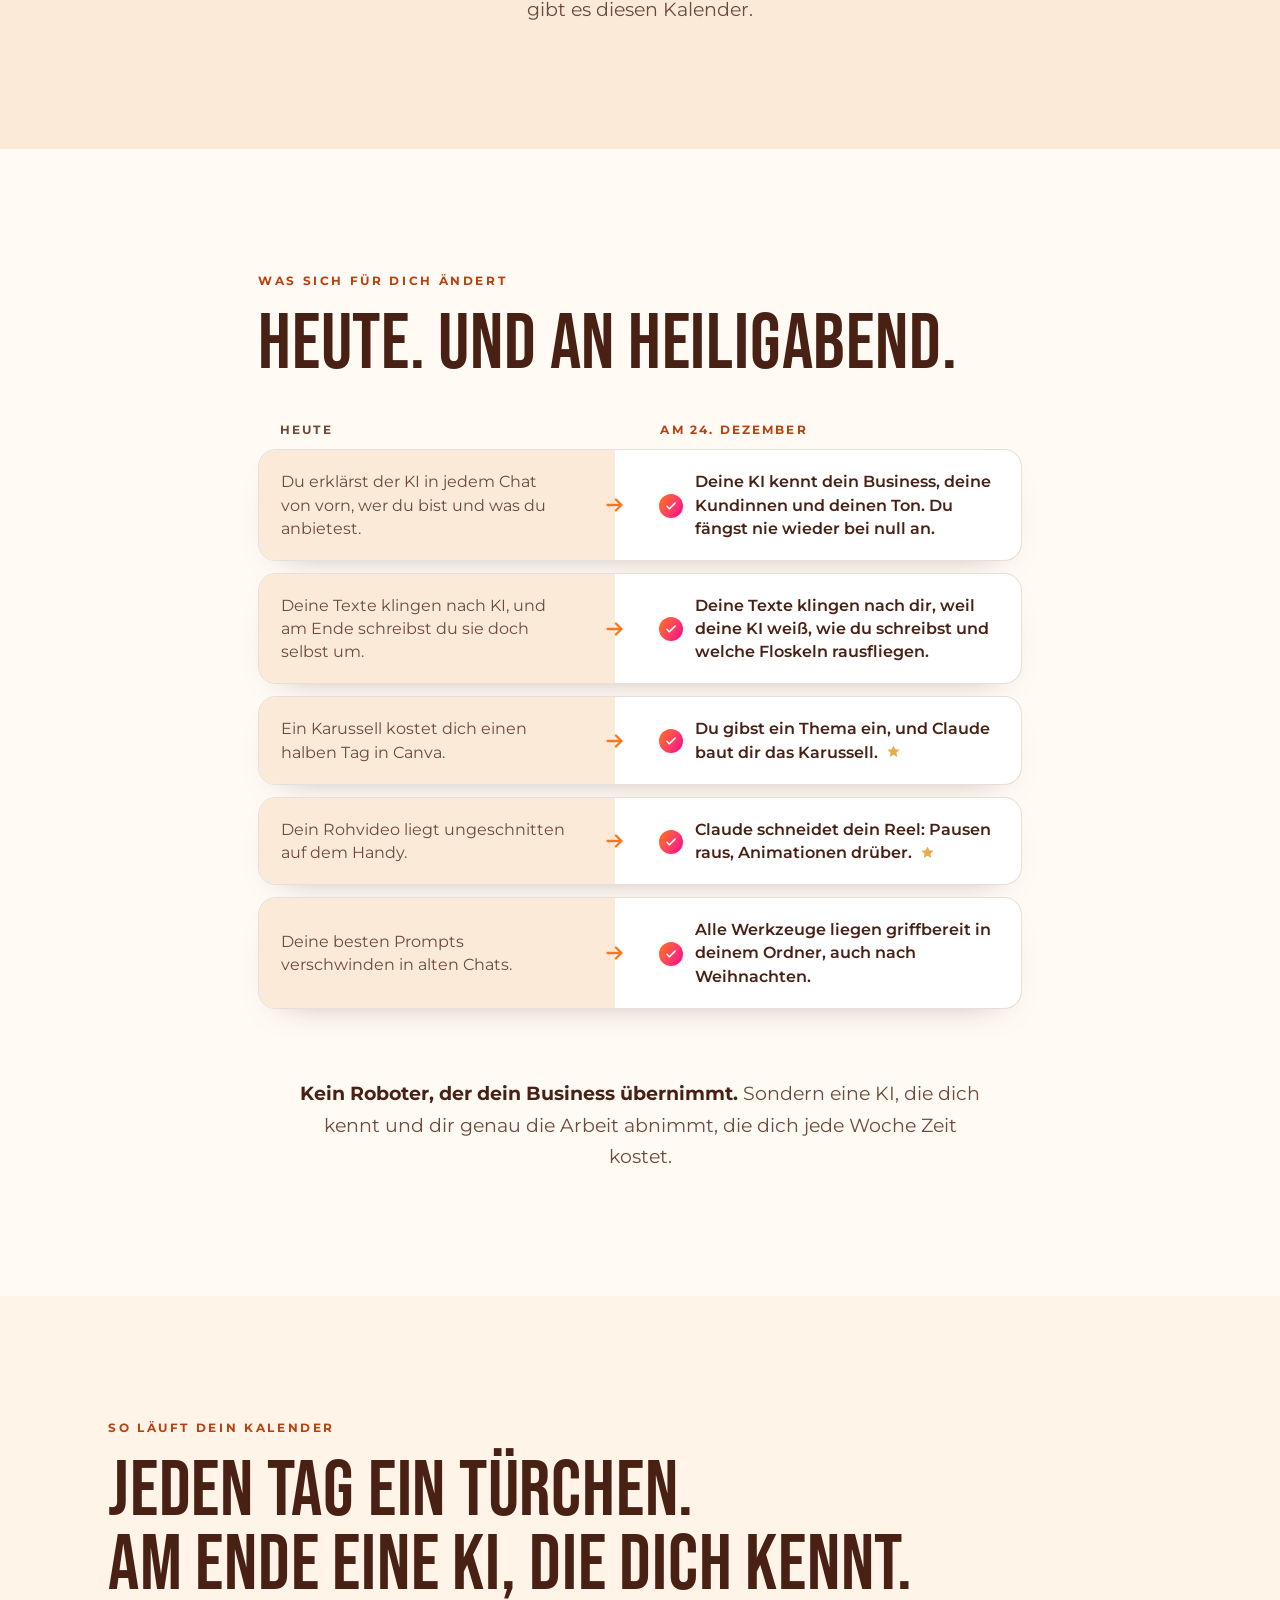
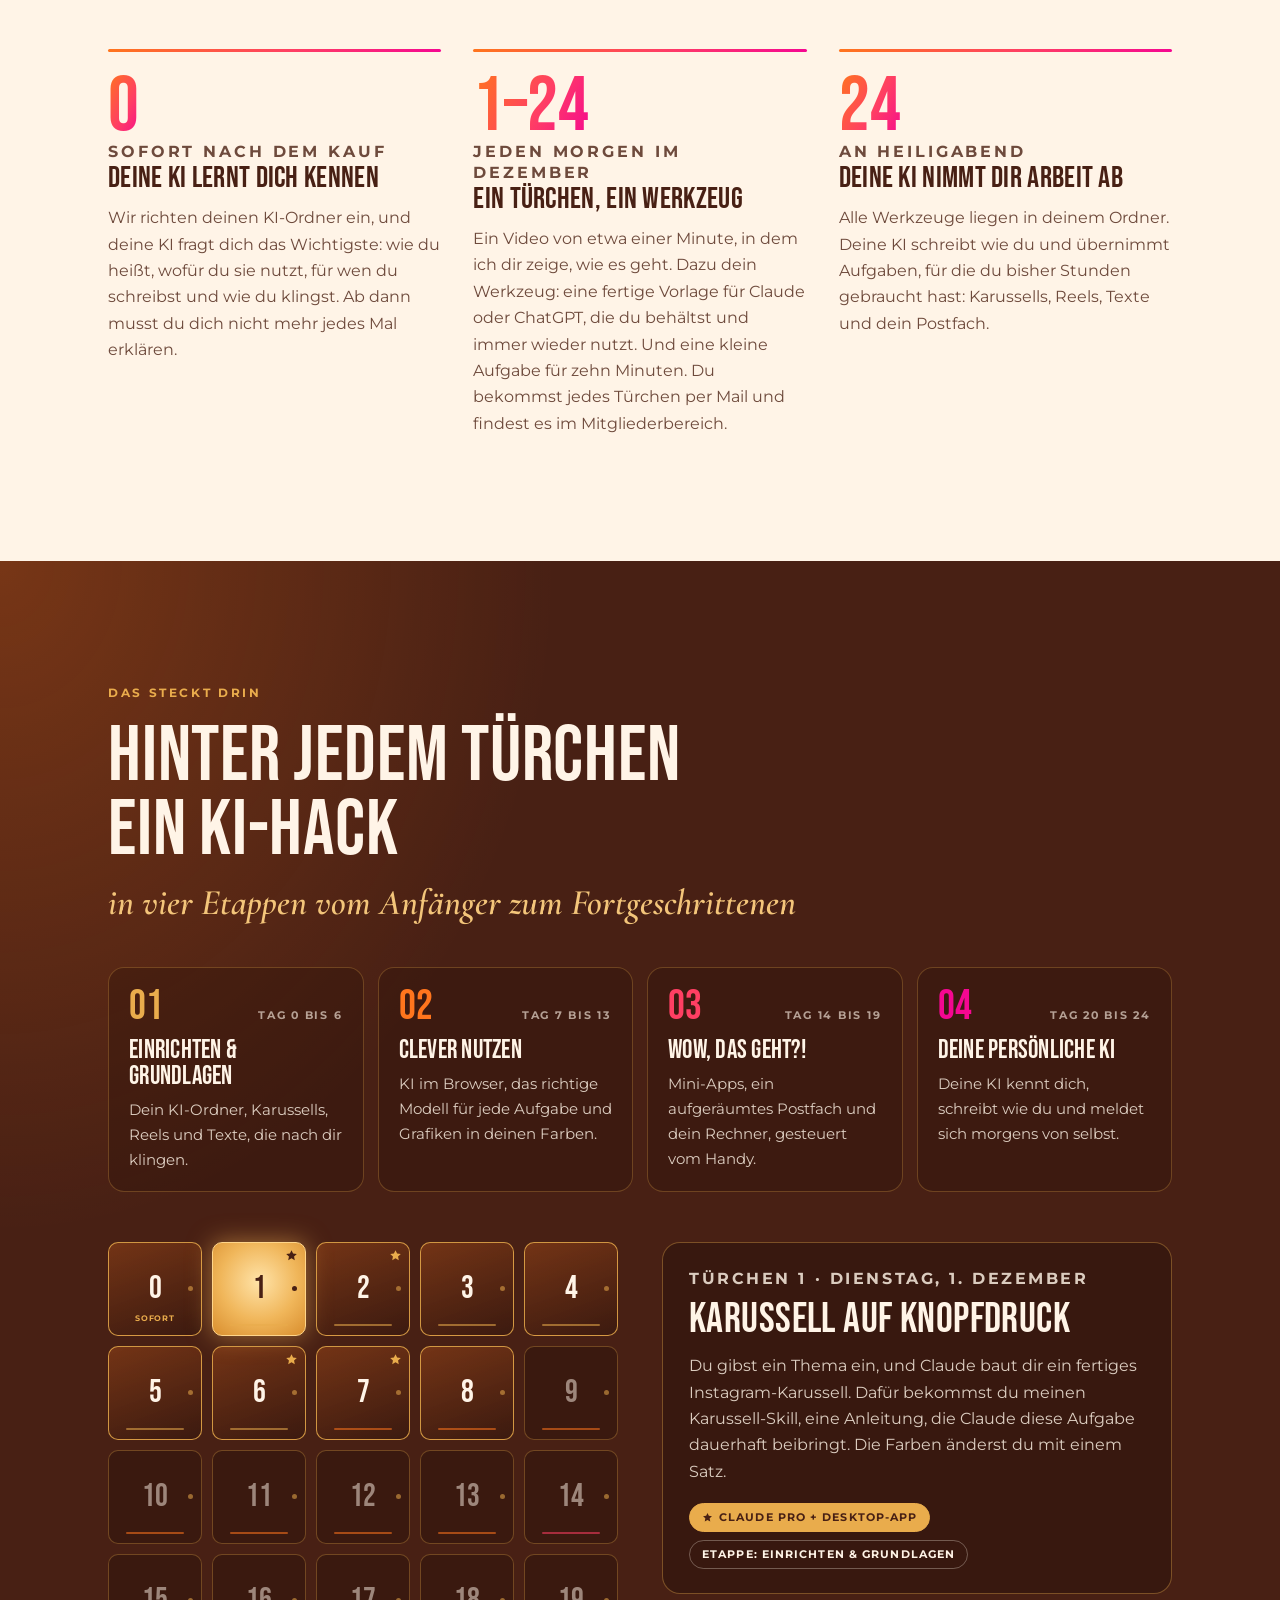
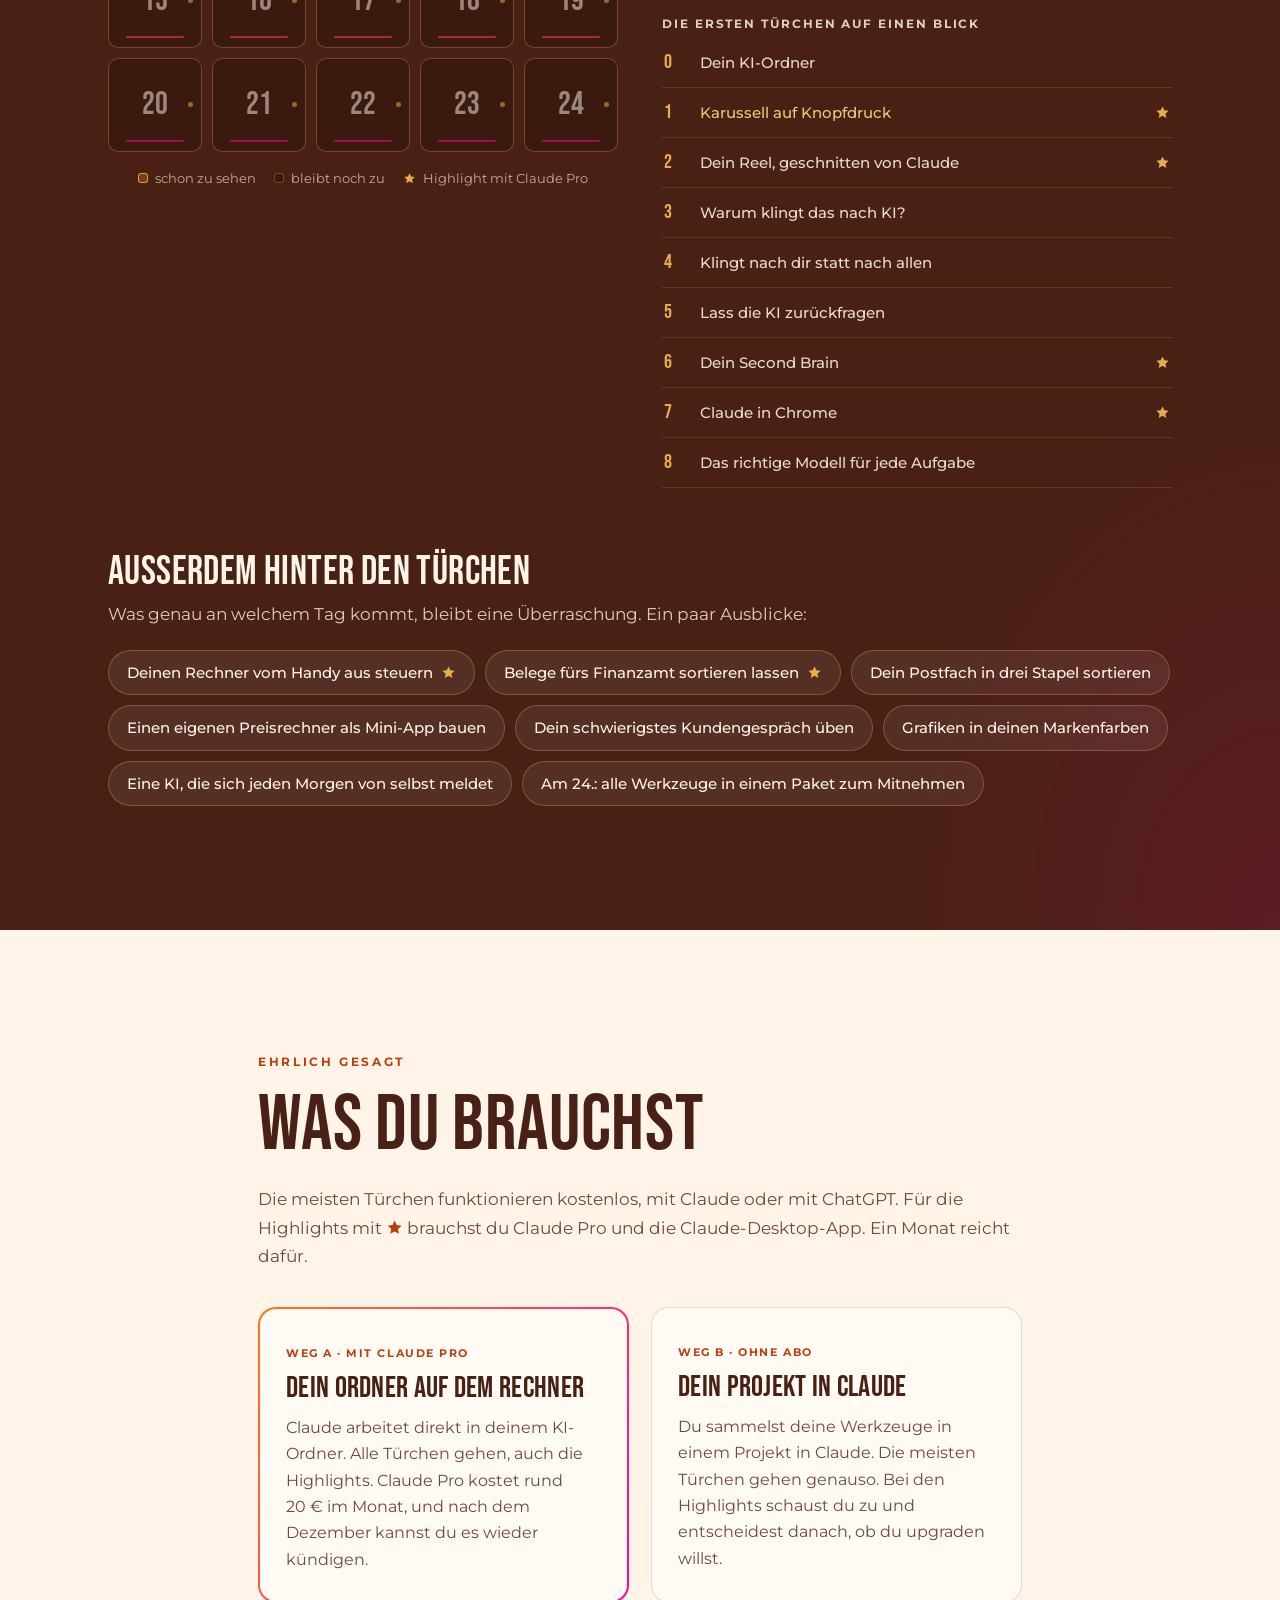
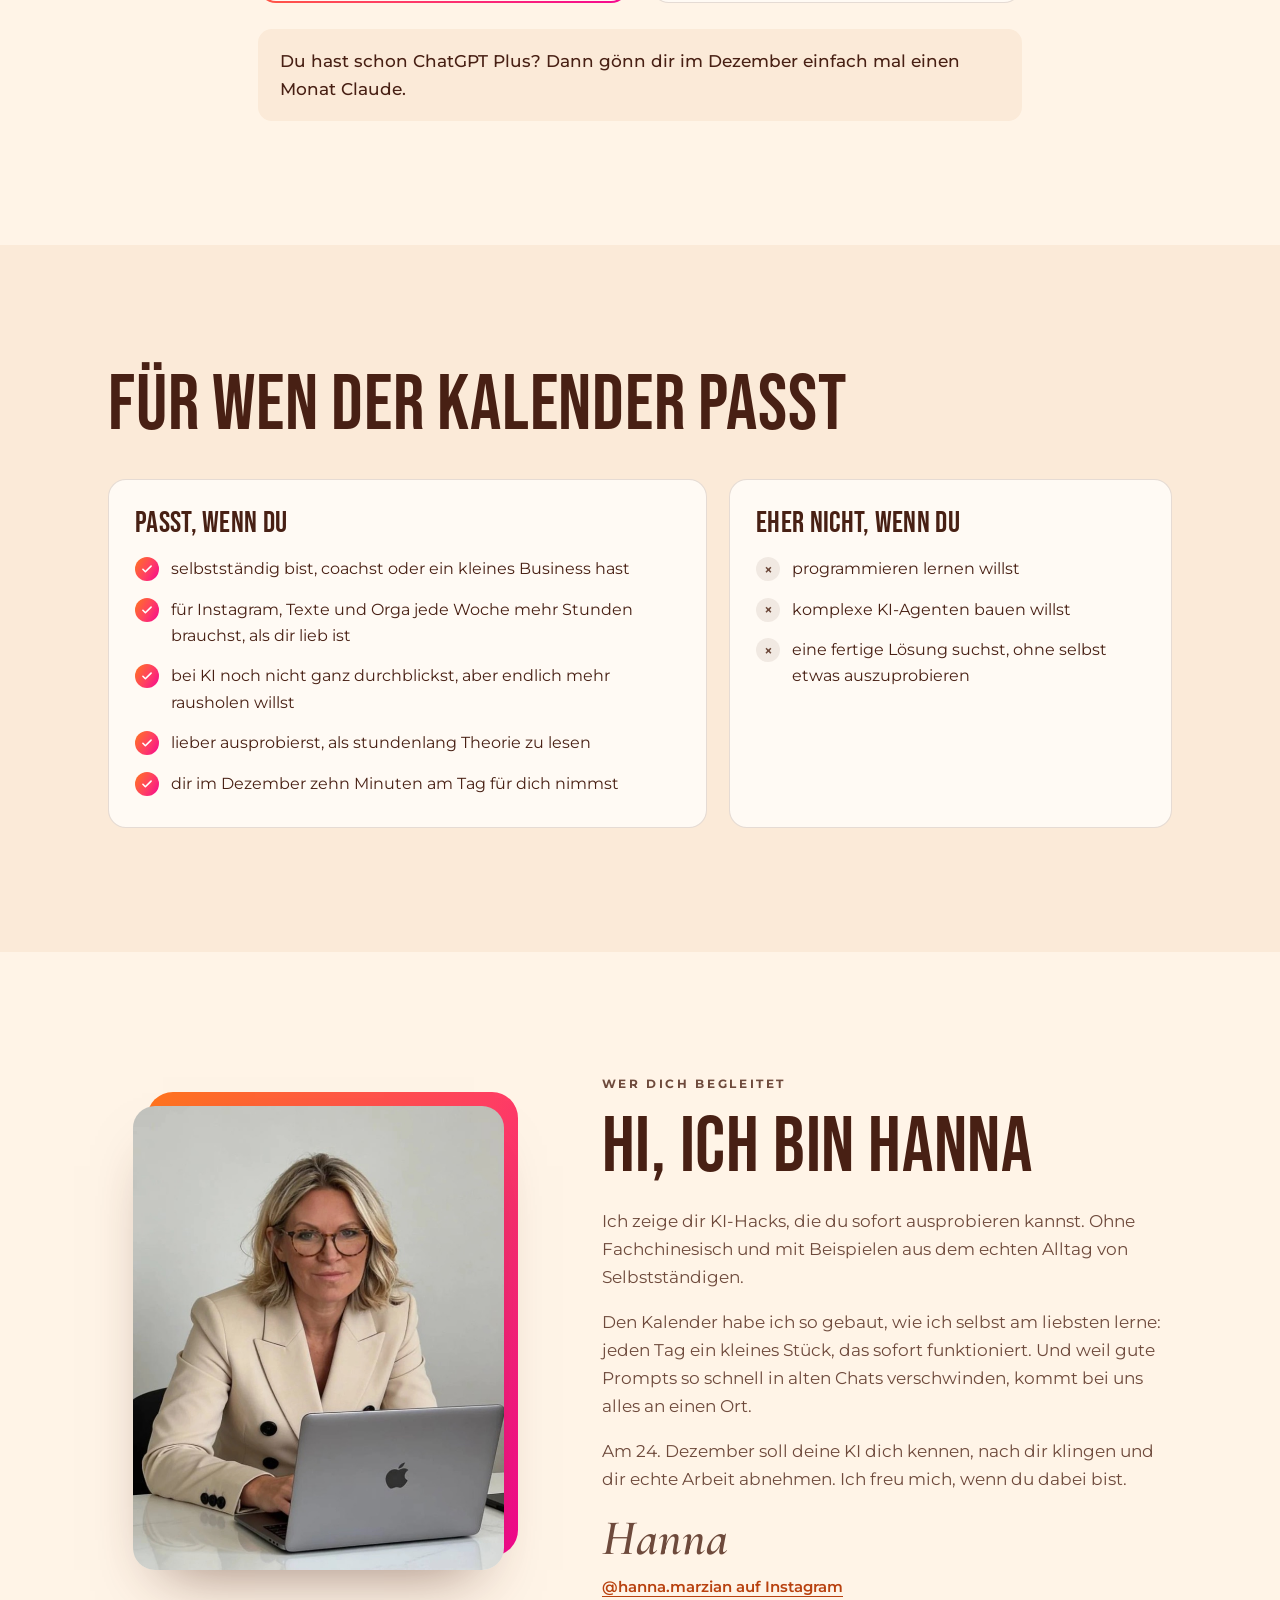
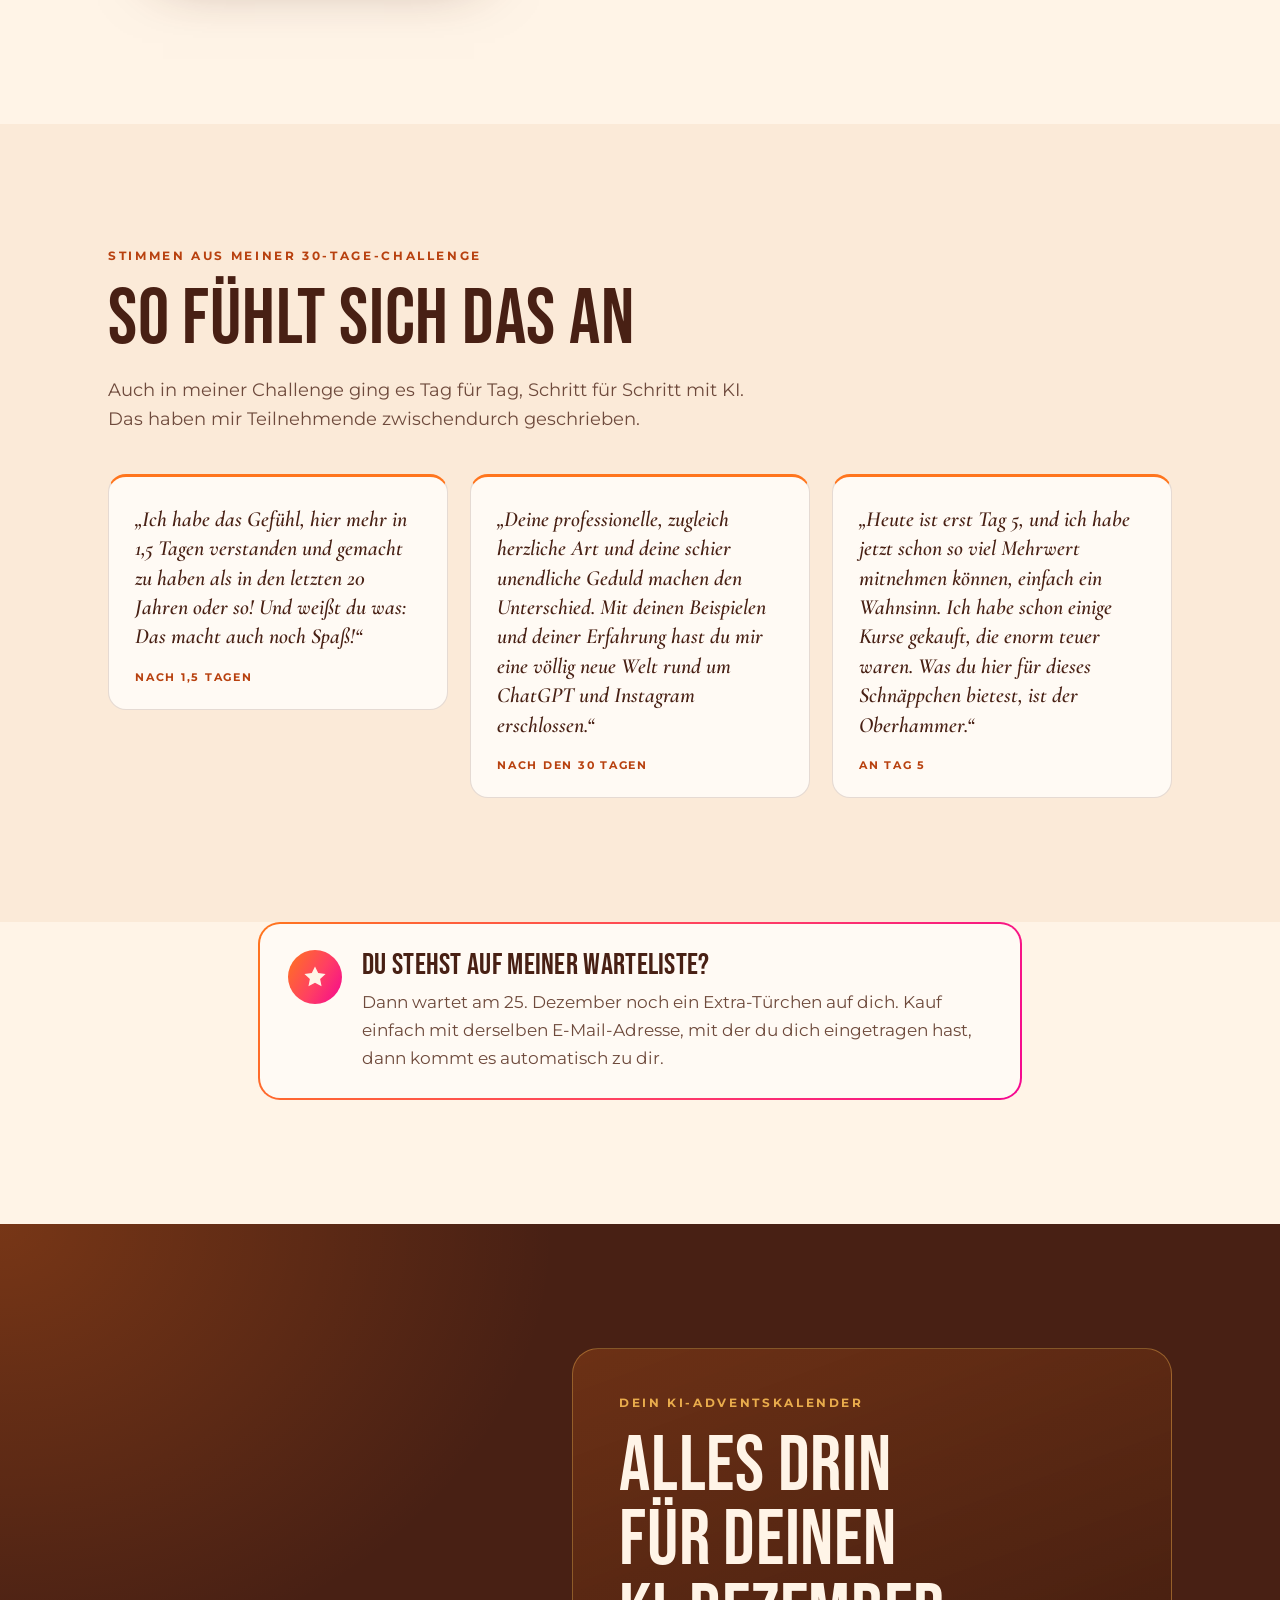
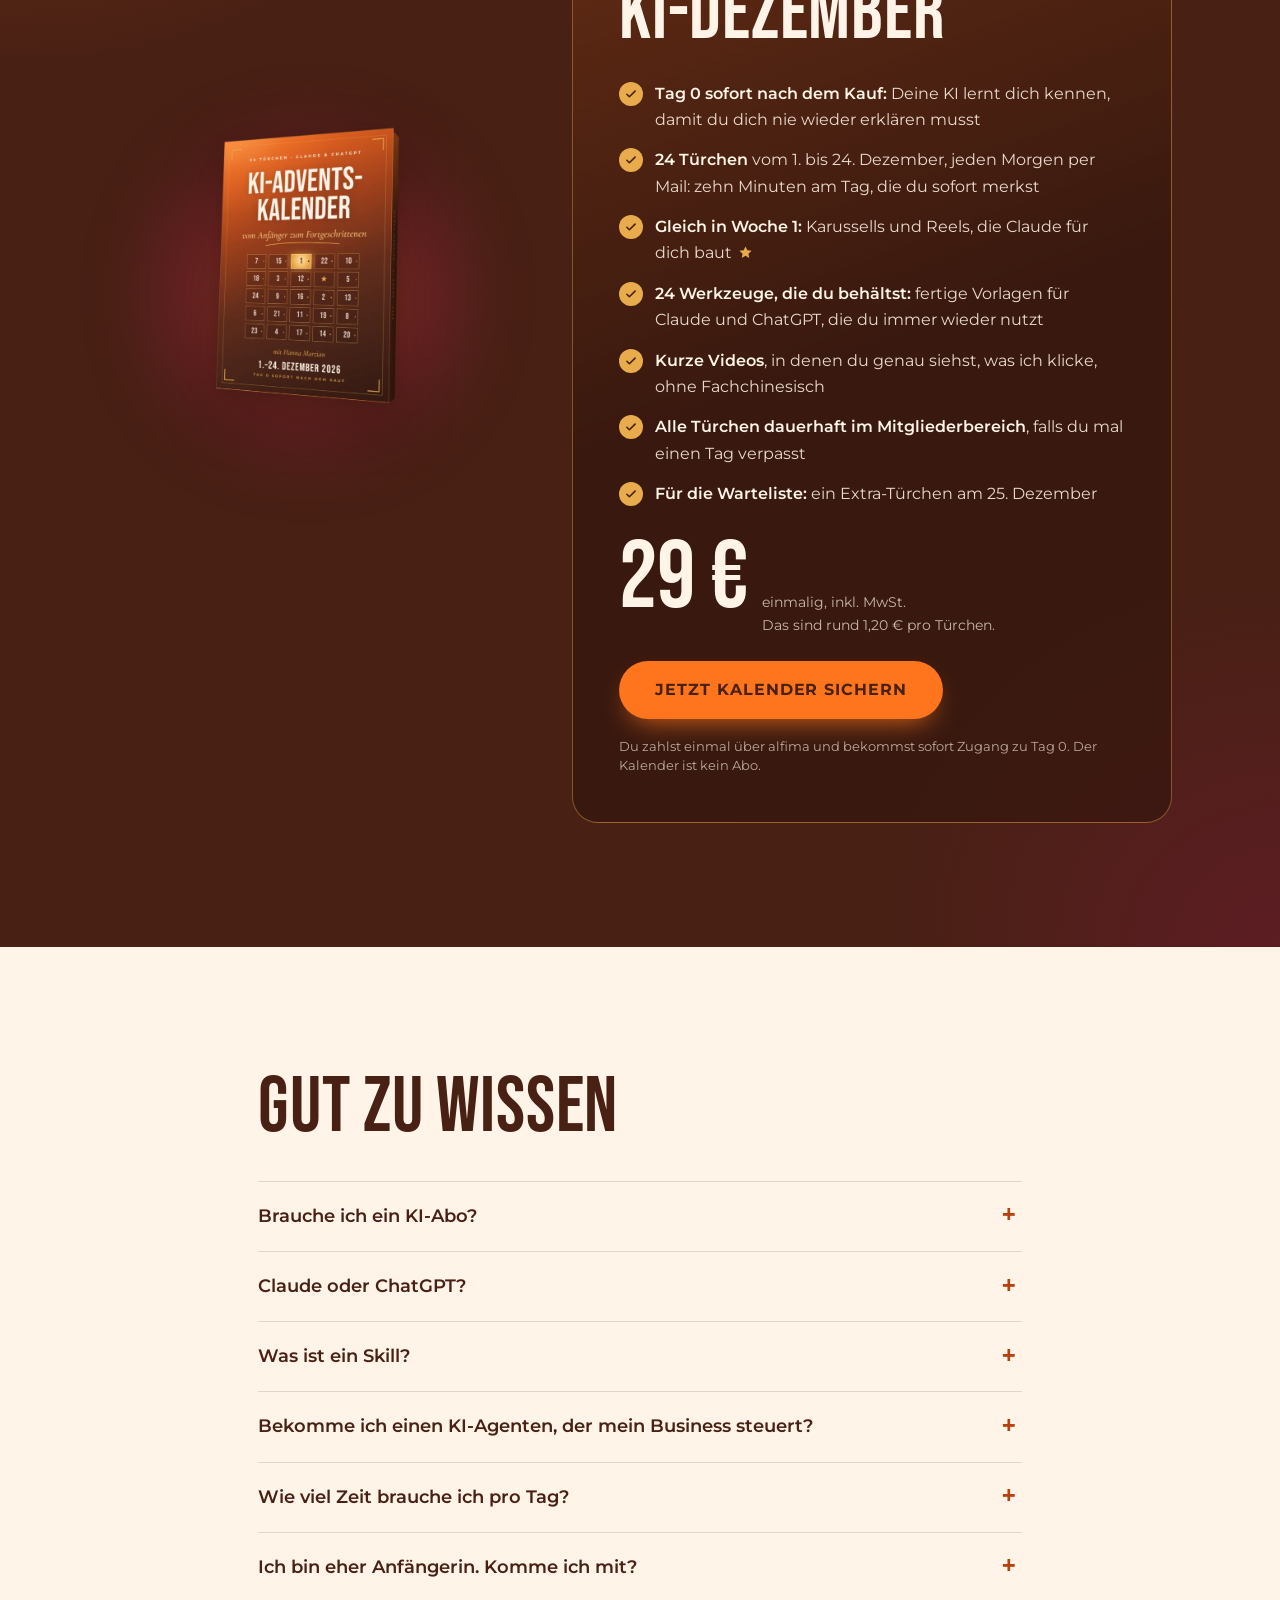
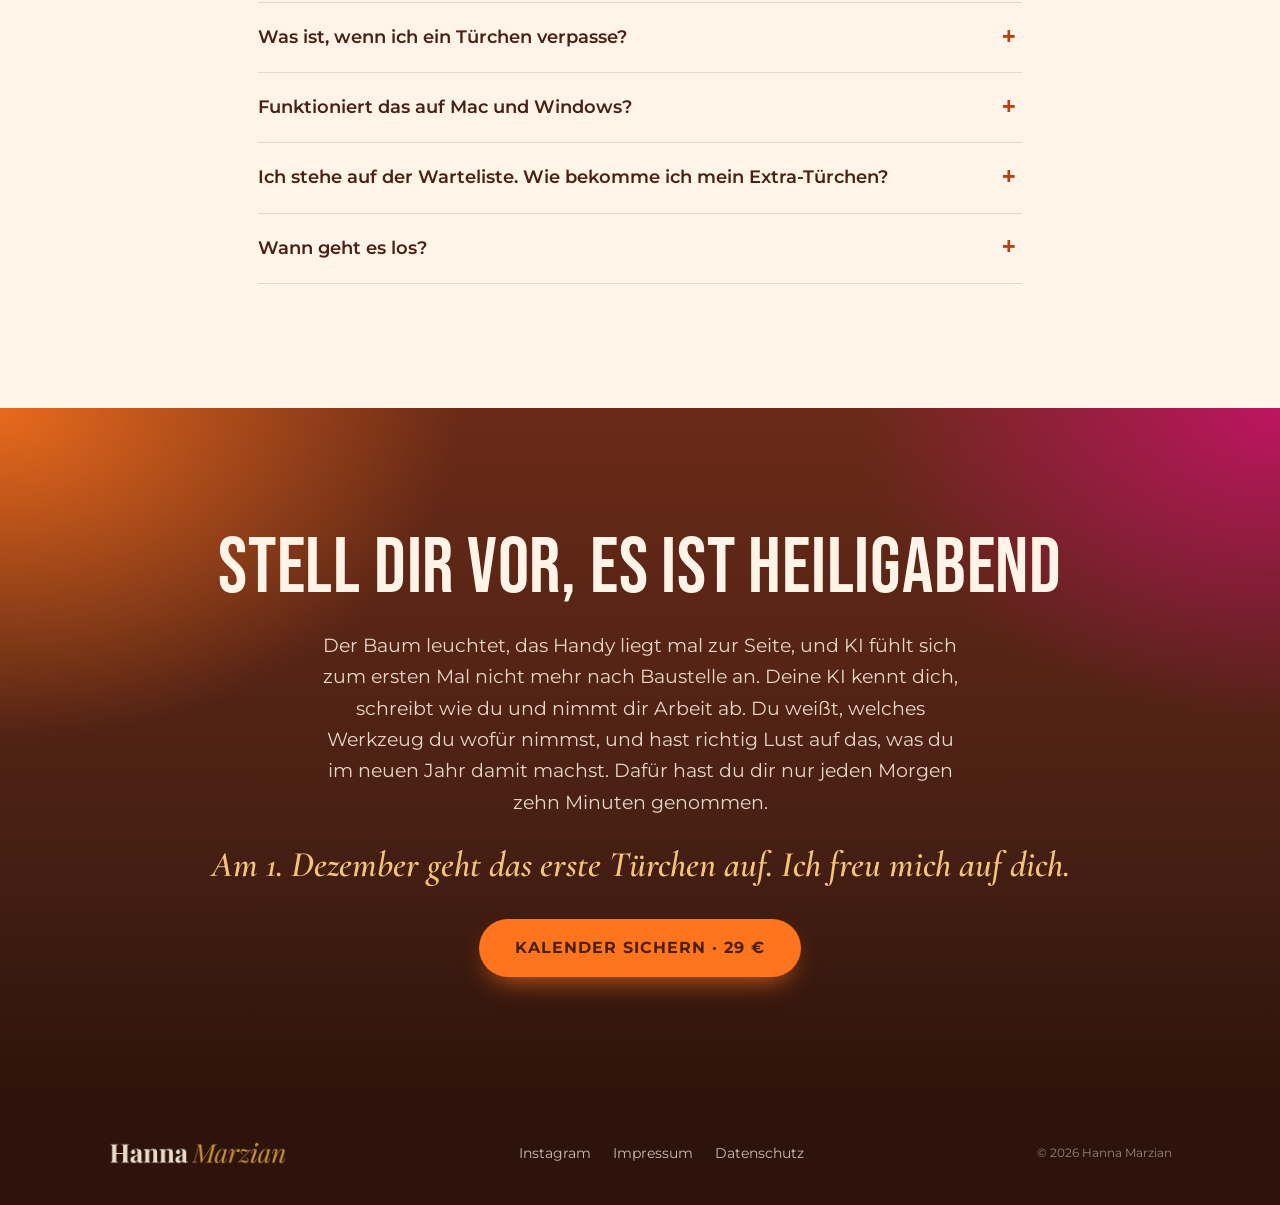
==== commit 57d54e54: "Add files via upload" ====
--- a/index.html
+++ b/index.html
@@ -17,14 +17,14 @@
   };
 </script>
 
-<title>KI-Adventskalender 2026 · 24 KI-Hacks zum Auspacken · Hanna Marzian</title>
+<title>KI-Adventskalender 2026 · In 24 Tagen KI im Griff · Hanna Marzian</title>
 <meta name="description" content="24 Türchen für Claude und ChatGPT: jeden Morgen ein kurzes Video und ein Werkzeug, das du behältst. Am 24. Dezember kennt deine KI dein Business, schreibt wie du und nimmt dir echte Arbeit ab." />
 <meta name="color-scheme" content="light" />
 <meta name="theme-color" content="#FFF4E7" />
 <!-- Link-Vorschau für WhatsApp, Instagram und Co. Läuft die Seite unter einer anderen Adresse, hier die Adresse anpassen. -->
 <meta property="og:type" content="website" />
 <meta property="og:locale" content="de_DE" />
-<meta property="og:title" content="KI-Adventskalender 2026 · 24 KI-Hacks zum Auspacken" />
+<meta property="og:title" content="KI-Adventskalender 2026 · In 24 Tagen KI im Griff" />
 <meta property="og:description" content="In 24 Tagen zu einer KI, die dich kennt und für dich arbeitet: 24 Türchen für Claude und ChatGPT mit Hanna Marzian." />
 <meta property="og:url" content="https://ki-adventskalender-hanna.netlify.app/" />
 <meta property="og:image" content="https://ki-adventskalender-hanna.netlify.app/og-image.jpg" />
@@ -85,6 +85,7 @@
   h2 { font-size: clamp(44px, 6.4vw, 78px); }
   h3 { font-size: clamp(26px, 2.6vw, 30px); line-height: 1; }
   .center { text-align: center; }
+  .nw { white-space: nowrap; }
 
   .eyebrow {
     font: 700 12px/1.4 var(--body); letter-spacing: 0.22em; text-transform: uppercase;
@@ -121,39 +122,39 @@
 
   /* ---------- Hero ---------- */
   .hero {
-    padding-top: clamp(104px, 13vw, 150px); padding-bottom: clamp(64px, 8vw, 110px); overflow: hidden;
+    padding-top: clamp(100px, 10vw, 128px); padding-bottom: clamp(64px, 8vw, 110px); overflow: hidden;
     background:
       radial-gradient(55% 60% at 88% 42%, rgba(255, 117, 29, 0.20), transparent 70%),
       radial-gradient(35% 40% at 100% 0%, rgba(245, 7, 145, 0.10), transparent 70%),
       var(--cream);
   }
-  .hero-grid { display: grid; grid-template-areas: "head" "visual" "body"; gap: 26px; }
+  .hero-grid { display: grid; grid-template-areas: "head" "visual"; gap: 34px; }
   .hero-head { grid-area: head; }
-  .hero-body { grid-area: body; }
-  .hero-visual { grid-area: visual; position: relative; width: 100%; max-width: 320px; margin: 0 auto; }
+  .hero-visual { grid-area: visual; position: relative; width: 100%; max-width: 330px; margin: 0 auto; }
   @media (min-width: 960px) {
-    .hero-grid { grid-template-columns: 1.2fr 0.8fr; grid-template-areas: "head visual" "body visual"; column-gap: 48px; row-gap: 0; align-items: center; }
-    .hero-head { align-self: end; }
-    .hero-body { align-self: start; }
-    .hero-visual { max-width: 480px; }
-  }
-  .hero h1 { color: var(--choc); font-size: clamp(56px, 9vw, 106px); }
-  .hero .acc { margin-top: 16px; text-wrap: balance; }
+    .hero-grid { grid-template-columns: 1.15fr 0.85fr; grid-template-areas: "head visual"; column-gap: 56px; align-items: center; }
+    .hero-visual { max-width: 400px; margin-right: 0; }
+  }
+  .hero h1 { color: var(--choc); font-size: clamp(58px, 8.4vw, 104px); }
+  .hero .acc { margin-top: 14px; text-wrap: balance; }
   .wk1 {
-    margin-top: 26px; padding: 18px 22px 16px; max-width: 34em;
-    background: #fff; border: 1.5px solid rgba(255, 117, 29, 0.45); border-radius: 18px;
-    box-shadow: 0 14px 34px -22px rgba(72, 32, 20, 0.45);
-  }
-  .wk1-label { font-family: var(--head); font-size: 21px; letter-spacing: 0.06em; line-height: 1; color: var(--orange-ink); margin: 0 0 12px; }
-  .wk1 ul { list-style: none; margin: 0; padding: 0; display: grid; gap: 10px; }
-  .wk1 li { display: flex; gap: 12px; align-items: flex-start; font-size: clamp(17px, 1.5vw, 20px); line-height: 1.3; color: var(--choc); }
+    position: relative; z-index: 3; margin: -34px auto 0; max-width: 340px;
+    padding: 16px 18px 14px; background: #fff; border: 1.5px solid rgba(255, 117, 29, 0.45); border-radius: 18px;
+    box-shadow: 0 18px 40px -22px rgba(72, 32, 20, 0.55);
+  }
+  @media (min-width: 960px) {
+    .wk1 { position: absolute; left: -16%; bottom: -2%; margin: 0; width: 330px; }
+  }
+  .wk1-label { font-family: var(--head); font-size: 19px; letter-spacing: 0.06em; line-height: 1; color: var(--orange-ink); margin: 0 0 10px; }
+  .wk1 ul { list-style: none; margin: 0; padding: 0; display: grid; gap: 8px; }
+  .wk1 li { display: flex; gap: 10px; align-items: flex-start; font-size: 15.5px; line-height: 1.35; color: var(--choc); }
   .wk1 li b { font-weight: 700; }
-  .wk1 li .i { flex: none; width: 20px; height: 20px; margin-top: 2px; fill: var(--orange); }
-  .wk1-note { margin: 12px 0 0; font-size: 13px; color: var(--ink-soft); display: flex; align-items: center; gap: 6px; }
-  .wk1-note .i { width: 14px; height: 14px; fill: var(--gold); }
-  .lead { font-size: clamp(17px, 1.35vw, 19px); color: var(--ink-soft); max-width: 33em; margin: 26px 0 0; }
+  .wk1 li .i { flex: none; width: 18px; height: 18px; margin-top: 1px; fill: var(--orange); }
+  .wk1-note { margin: 10px 0 0; font-size: 12.5px; color: var(--ink-soft); display: flex; align-items: center; gap: 6px; }
+  .wk1-note .i { width: 13px; height: 13px; fill: var(--gold); }
+  .lead { font-size: clamp(17px, 1.35vw, 19px); color: var(--ink-soft); max-width: 33em; margin: 22px 0 0; }
   .hero .lead strong { color: var(--choc); font-weight: 600; }
-  .cta-row { display: flex; flex-wrap: wrap; align-items: center; gap: 16px 22px; margin-top: 30px; }
+  .cta-row { display: flex; flex-wrap: wrap; align-items: center; gap: 14px 22px; margin-top: 26px; }
   .cta-note { font-size: 14px; line-height: 1.5; color: var(--ink-soft); margin: 0; }
   .cta-note strong { color: var(--ink); font-weight: 600; }
   #countdown { display: block; font-weight: 600; color: var(--orange-ink); }
@@ -179,6 +180,7 @@
   .card h3 { margin-bottom: 12px; }
   .card p { margin: 0; color: var(--ink-soft); font-size: 16px; }
   .pain .closing { margin-top: 46px; }
+  .closing-text { margin: 18px auto 0; max-width: 32em; font-size: clamp(17px, 1.5vw, 19px); color: var(--ink-soft); }
 
   /* ---------- Heute und an Heiligabend ---------- */
   .change { background: var(--paper); }
@@ -410,6 +412,16 @@
   .faq-list summary:focus-visible { outline: 2px solid var(--choc); outline-offset: 4px; border-radius: 4px; }
   .faq-list details p { margin: 0 0 22px; color: var(--ink-soft); max-width: 48em; }
 
+  /* ---------- Stimmen ---------- */
+  .voices { background: var(--cream-2); }
+  .voices-intro { max-width: 36em; color: var(--ink-soft); margin: 18px 0 0; font-size: clamp(17px, 1.4vw, 18px); }
+  .voices-grid { display: grid; gap: 18px; margin-top: 40px; }
+  @media (min-width: 900px) { .voices-grid { grid-template-columns: repeat(3, 1fr); gap: 22px; align-items: start; } }
+  .voice { margin: 0; background: var(--paper); border: 1px solid var(--line); border-radius: var(--radius); padding: 28px 26px 24px; border-top: 3px solid var(--orange); }
+  .voice blockquote { margin: 0; }
+  .voice blockquote p { margin: 0; font-family: var(--acc); font-style: italic; font-weight: 600; font-size: clamp(20px, 1.7vw, 22px); line-height: 1.35; color: var(--choc); }
+  .voice figcaption { margin-top: 18px; font: 700 11px/1.4 var(--body); letter-spacing: 0.16em; text-transform: uppercase; color: var(--orange-ink); }
+
   /* ---------- Schluss ---------- */
   .final {
     text-align: center; color: var(--cream); overflow: hidden;
@@ -419,7 +431,8 @@
       linear-gradient(180deg, #6A2A17 0%, var(--choc) 60%, var(--choc-deep) 100%);
   }
   .final h2 { color: var(--cream); max-width: 12em; margin: 0 auto; }
-  .final .acc { color: var(--gold-soft); margin-top: 14px; }
+  .final .acc { color: var(--gold-soft); margin-top: 26px; text-wrap: balance; }
+  .final-text { max-width: 34em; margin: 24px auto 0; font-size: clamp(17px, 1.5vw, 19px); line-height: 1.65; color: rgba(255, 244, 231, 0.86); }
   .final .btn { margin-top: 34px; }
 
   /* ---------- Fußzeile ---------- */
@@ -484,21 +497,18 @@
 <section class="hero">
   <div class="wrap hero-grid">
     <div class="hero-head">
-      <p class="eyebrow">KI-Adventskalender 2026 · Claude &amp; ChatGPT</p>
-      <!-- Alternative Hooks (jeweils große Zeile + kursive Zeile):
-           „Dieses Jahr packst du KI aus“ + „24 Türchen für Claude und ChatGPT“
-           „24 Türchen. 24 KI-Hacks.“ + „und an Heiligabend steht dein eigenes KI-System“
-           „Das kann Claude?!“ + „24 Türchen, nach denen du KI anders nutzt“ -->
-      <h1>24 KI-Hacks<br />zum Auspacken</h1>
-      <p class="acc">in 24 Tagen zu einer KI, die dich kennt und für dich arbeitet</p>
+      <p class="eyebrow">KI-Adventskalender 2026 · <span class="nw">Claude &amp; ChatGPT</span></p>
+      <!-- Alternative Headlines (große Zeile + kursive Zeile):
+           „Vom KI-Frust<br />zum KI-Flow“ + „24 KI-Hacks zum Auspacken“
+           „KI verstehen.<br />Türchen für Türchen.“ + „24 KI-Hacks zum Auspacken“
+           Vorher: „24 KI-Hacks<br />zum Auspacken“ + „in 24 Tagen zu einer KI, die dich kennt und für dich arbeitet“ -->
+      <h1>In 24 Tagen<br />KI im Griff</h1>
+      <p class="acc">24 KI-Hacks zum Auspacken</p>
       <svg class="swoosh" viewBox="0 0 330 14" aria-hidden="true"><path d="M3 10 C 95 2, 210 2, 327 7" /></svg>
-      <div class="wk1">
-        <p class="wk1-label">Gleich in der ersten Woche</p>
-        <ul>
-          <li><svg class="i" aria-hidden="true"><use href="#i-spark" /></svg><span><b>Instagram-Karussells</b> auf Knopfdruck bauen lassen</span></li>
-          <li><svg class="i" aria-hidden="true"><use href="#i-spark" /></svg><span><b>Reels schneiden lassen:</b> Pausen raus, Animationen drüber</span></li>
-        </ul>
-        <p class="wk1-note"><svg class="i" aria-hidden="true"><use href="#i-star" /></svg>mit Claude Pro, mehr dazu weiter unten</p>
+      <p class="lead"><strong>Für Selbstständige und Coaches, die bei KI endlich durchblicken wollen.</strong> Jeden Morgen öffnest du ein Türchen mit einem kurzen Video und einem Werkzeug, das du behältst. Schritt für Schritt, bis deine KI dich kennt und dir echte Arbeit abnimmt.</p>
+      <div class="cta-row">
+        <a class="btn btn-lg" data-checkout href="#angebot">Kalender sichern · <span data-preis>29</span>&nbsp;€</a>
+        <p class="cta-note"><strong>Tag 0 startet sofort nach dem Kauf.</strong><span id="countdown" hidden></span></p>
       </div>
     </div>
 
@@ -512,13 +522,13 @@
         <source srcset="kalender-box.webp" type="image/webp" />
         <img src="kalender-box.png" width="720" height="933" alt="Der KI-Adventskalender von Hanna Marzian: eine Box mit 24 Türchen, das erste leuchtet" fetchpriority="high" />
       </picture>
-    </div>
-
-    <div class="hero-body">
-      <p class="lead"><strong>Für Selbstständige und Coaches, die KI für Instagram, Texte und Orga nutzen wollen.</strong> Ab dem 1. Dezember öffnest du jeden Morgen ein Türchen mit einem kurzen Video und einem Werkzeug, das du behältst. Am 24. Dezember kennt deine KI dein Business, schreibt wie du und nimmt dir Stunden an Arbeit ab.</p>
-      <div class="cta-row">
-        <a class="btn btn-lg" data-checkout href="#angebot">Kalender sichern · <span data-preis>29</span>&nbsp;€</a>
-        <p class="cta-note"><strong>Tag 0 startet sofort nach dem Kauf.</strong><span id="countdown" hidden></span></p>
+      <div class="wk1">
+        <p class="wk1-label">Gleich in der ersten Woche</p>
+        <ul>
+          <li><svg class="i" aria-hidden="true"><use href="#i-spark" /></svg><span><b>Instagram-Karussells</b> auf Knopfdruck bauen lassen</span></li>
+          <li><svg class="i" aria-hidden="true"><use href="#i-spark" /></svg><span><b>Reels schneiden lassen:</b> Pausen raus, Animationen drüber</span></li>
+        </ul>
+        <p class="wk1-note"><svg class="i" aria-hidden="true"><use href="#i-star" /></svg>mit Claude Pro, mehr dazu weiter unten</p>
       </div>
     </div>
   </div>
@@ -527,27 +537,29 @@
 <!-- ===================== KENNST DU DAS ===================== -->
 <section class="pain">
   <div class="wrap">
-    <h2 class="reveal">Kennst du das?</h2>
+    <p class="eyebrow reveal">Kennst du das?</p>
+    <h2 class="reveal">Alle reden von KI.<br />Und du?</h2>
     <div class="cards3">
       <article class="card reveal">
         <span class="num">01</span>
-        <h3>Deine Texte klingen nach KI</h3>
-        <p>Du lässt dir einen Post schreiben, und schon beim ersten Satz merkt jeder, woher er kommt.</p>
+        <h3>Jede Woche ein neues Tool</h3>
+        <p>ChatGPT, Claude, Gemini, dazu jeden Tag neue Tipps auf Instagram. Du weißt gar nicht, wo du anfangen sollst.</p>
       </article>
       <article class="card reveal">
         <span class="num">02</span>
-        <h3>Deine besten Prompts sind weg</h3>
-        <p>Irgendwo in Chat Nummer 47. Und beim nächsten Mal erklärst du der KI wieder alles von vorn.</p>
+        <h3>Ausprobiert, aber nicht überzeugt</h3>
+        <p>Du hast es schon getestet. Das Ergebnis war okay, aber nicht das, was alle versprechen. Und leise fragst du dich, ob es an dir liegt.</p>
       </article>
       <article class="card reveal">
         <span class="num">03</span>
-        <h3>Du siehst Reels und denkst: Wie machen die das?</h3>
-        <p>Karussells auf Knopfdruck, Videos, die Claude für dich schneidet. Das geht, und du lernst es gleich in der ersten Woche.</p>
+        <h3>Und trotzdem diese Hoffnung</h3>
+        <p>Du spürst, dass KI dir den Alltag leichter machen könnte: Texte, Ideen, Orga, der ganze Kleinkram. Wenn du nur wüsstest, wie.</p>
       </article>
     </div>
     <div class="closing center reveal">
-      <p class="acc">Genau dafür gibt es diesen Kalender.</p>
+      <p class="acc">Das liegt nicht an dir.</p>
       <svg class="swoosh" viewBox="0 0 330 14" aria-hidden="true"><path d="M3 10 C 95 2, 210 2, 327 7" /></svg>
+      <p class="closing-text">Es fehlt nur jemand, der es dir Schritt für Schritt zeigt, in kleinen Häppchen, die in deinen Alltag passen. Genau dafür gibt es diesen Kalender.</p>
     </div>
   </div>
 </section>
@@ -715,7 +727,7 @@
         <ul>
           <li><span class="mark"><svg class="i" aria-hidden="true"><use href="#i-check" /></svg></span>selbstständig bist, coachst oder ein kleines Business hast</li>
           <li><span class="mark"><svg class="i" aria-hidden="true"><use href="#i-check" /></svg></span>für Instagram, Texte und Orga jede Woche mehr Stunden brauchst, als dir lieb ist</li>
-          <li><span class="mark"><svg class="i" aria-hidden="true"><use href="#i-check" /></svg></span>Claude oder ChatGPT schon mal benutzt hast und mehr rausholen willst</li>
+          <li><span class="mark"><svg class="i" aria-hidden="true"><use href="#i-check" /></svg></span>bei KI noch nicht ganz durchblickst, aber endlich mehr rausholen willst</li>
           <li><span class="mark"><svg class="i" aria-hidden="true"><use href="#i-check" /></svg></span>lieber ausprobierst, als stundenlang Theorie zu lesen</li>
           <li><span class="mark"><svg class="i" aria-hidden="true"><use href="#i-check" /></svg></span>dir im Dezember zehn Minuten am Tag für dich nimmst</li>
         </ul>
@@ -746,6 +758,30 @@
       <p>Am 24. Dezember soll deine KI dich kennen, nach dir klingen und dir echte Arbeit abnehmen. Ich freu mich, wenn du dabei bist.</p>
       <p class="acc sign">Hanna</p>
       <a class="insta" href="https://www.instagram.com/hanna.marzian/" target="_blank" rel="noopener">@hanna.marzian auf Instagram</a>
+    </div>
+  </div>
+</section>
+
+<!-- ===================== STIMMEN ===================== -->
+<!-- Quelle: Drive BUSINESS.EINFACH.SMART / Testimonials / Hanna / Testimonials (IMG_5995, IMG_6269, IMG_6007), ohne Namen wie in Hannas „-redacted“-Dateien; Tippfehler leicht korrigiert -->
+<section class="voices">
+  <div class="wrap">
+    <p class="eyebrow reveal">Stimmen aus meiner <span class="nw">30-Tage-Challenge</span></p>
+    <h2 class="reveal">So fühlt sich das an</h2>
+    <p class="voices-intro reveal">Auch in meiner Challenge ging es Tag für Tag, Schritt für Schritt mit KI. Das haben mir Teilnehmende zwischendurch geschrieben.</p>
+    <div class="voices-grid">
+      <figure class="voice reveal">
+        <blockquote><p>„Ich habe das Gefühl, hier mehr in 1,5 Tagen verstanden und gemacht zu haben als in den letzten 20 Jahren oder so! Und weißt du was: Das macht auch noch Spaß!“</p></blockquote>
+        <figcaption>Nach 1,5 Tagen</figcaption>
+      </figure>
+      <figure class="voice reveal">
+        <blockquote><p>„Deine professionelle, zugleich herzliche Art und deine schier unendliche Geduld machen den Unterschied. Mit deinen Beispielen und deiner Erfahrung hast du mir eine völlig neue Welt rund um ChatGPT und Instagram erschlossen.“</p></blockquote>
+        <figcaption>Nach den 30 Tagen</figcaption>
+      </figure>
+      <figure class="voice reveal">
+        <blockquote><p>„Heute ist erst Tag 5, und ich habe jetzt schon so viel Mehrwert mitnehmen können, einfach ein Wahnsinn. Ich habe schon einige Kurse gekauft, die enorm teuer waren. Was du hier für dieses Schnäppchen bietest, ist der Oberhammer.“</p></blockquote>
+        <figcaption>An Tag 5</figcaption>
+      </figure>
     </div>
   </div>
 </section>
@@ -847,8 +883,9 @@
 <!-- ===================== SCHLUSS ===================== -->
 <section class="final">
   <div class="wrap center">
-    <h2 class="reveal">Am 1. Dezember geht das erste Türchen auf</h2>
-    <p class="acc reveal">Ich freu mich auf dich.</p>
+    <h2 class="reveal">Stell dir vor, es ist Heiligabend</h2>
+    <p class="final-text reveal">Der Baum leuchtet, das Handy liegt mal zur Seite, und KI fühlt sich zum ersten Mal nicht mehr nach Baustelle an. Deine KI kennt dich, schreibt wie du und nimmt dir Arbeit ab. Du weißt, welches Werkzeug du wofür nimmst, und hast richtig Lust auf das, was du im neuen Jahr damit machst. Dafür hast du dir nur jeden Morgen zehn Minuten genommen.</p>
+    <p class="acc reveal">Am 1. Dezember geht das erste Türchen auf. Ich freu mich auf dich.</p>
     <a class="btn btn-lg reveal" data-checkout href="#angebot">Kalender sichern · <span data-preis>29</span>&nbsp;€</a>
   </div>
 </section>
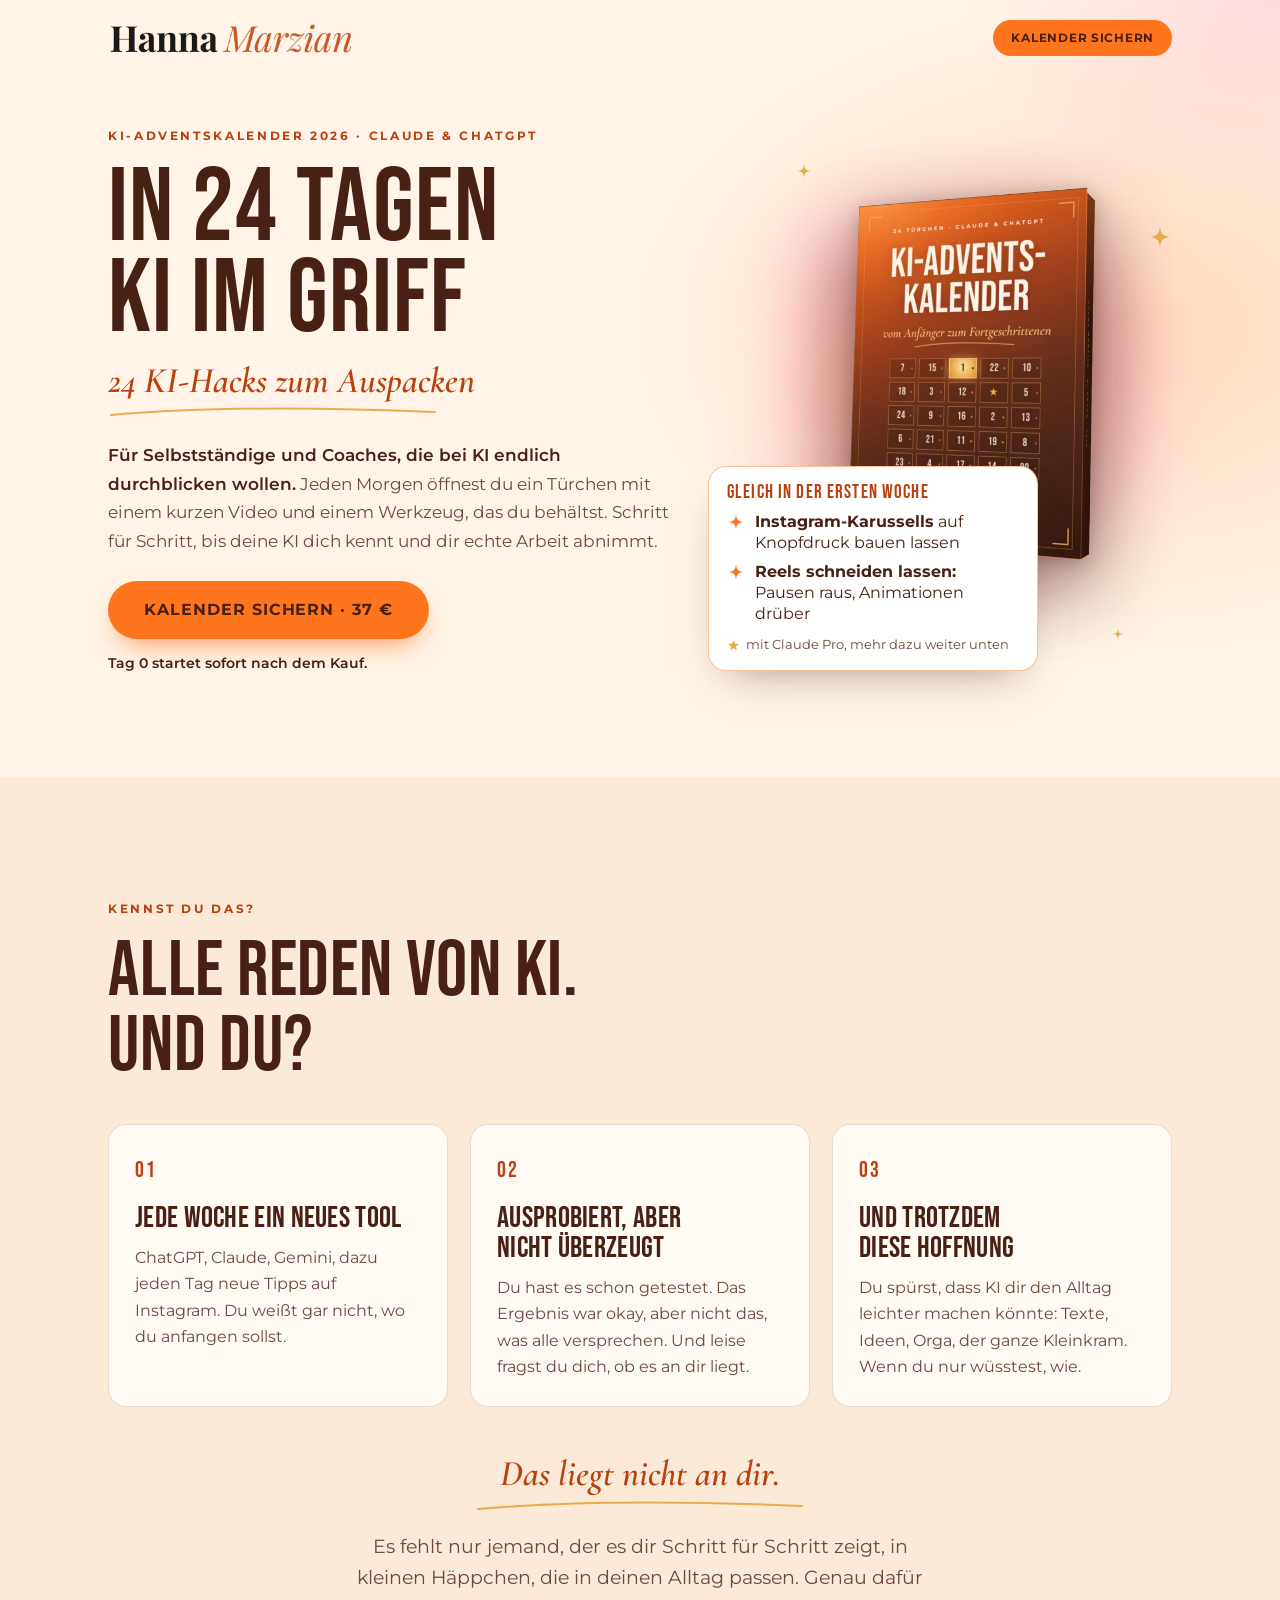
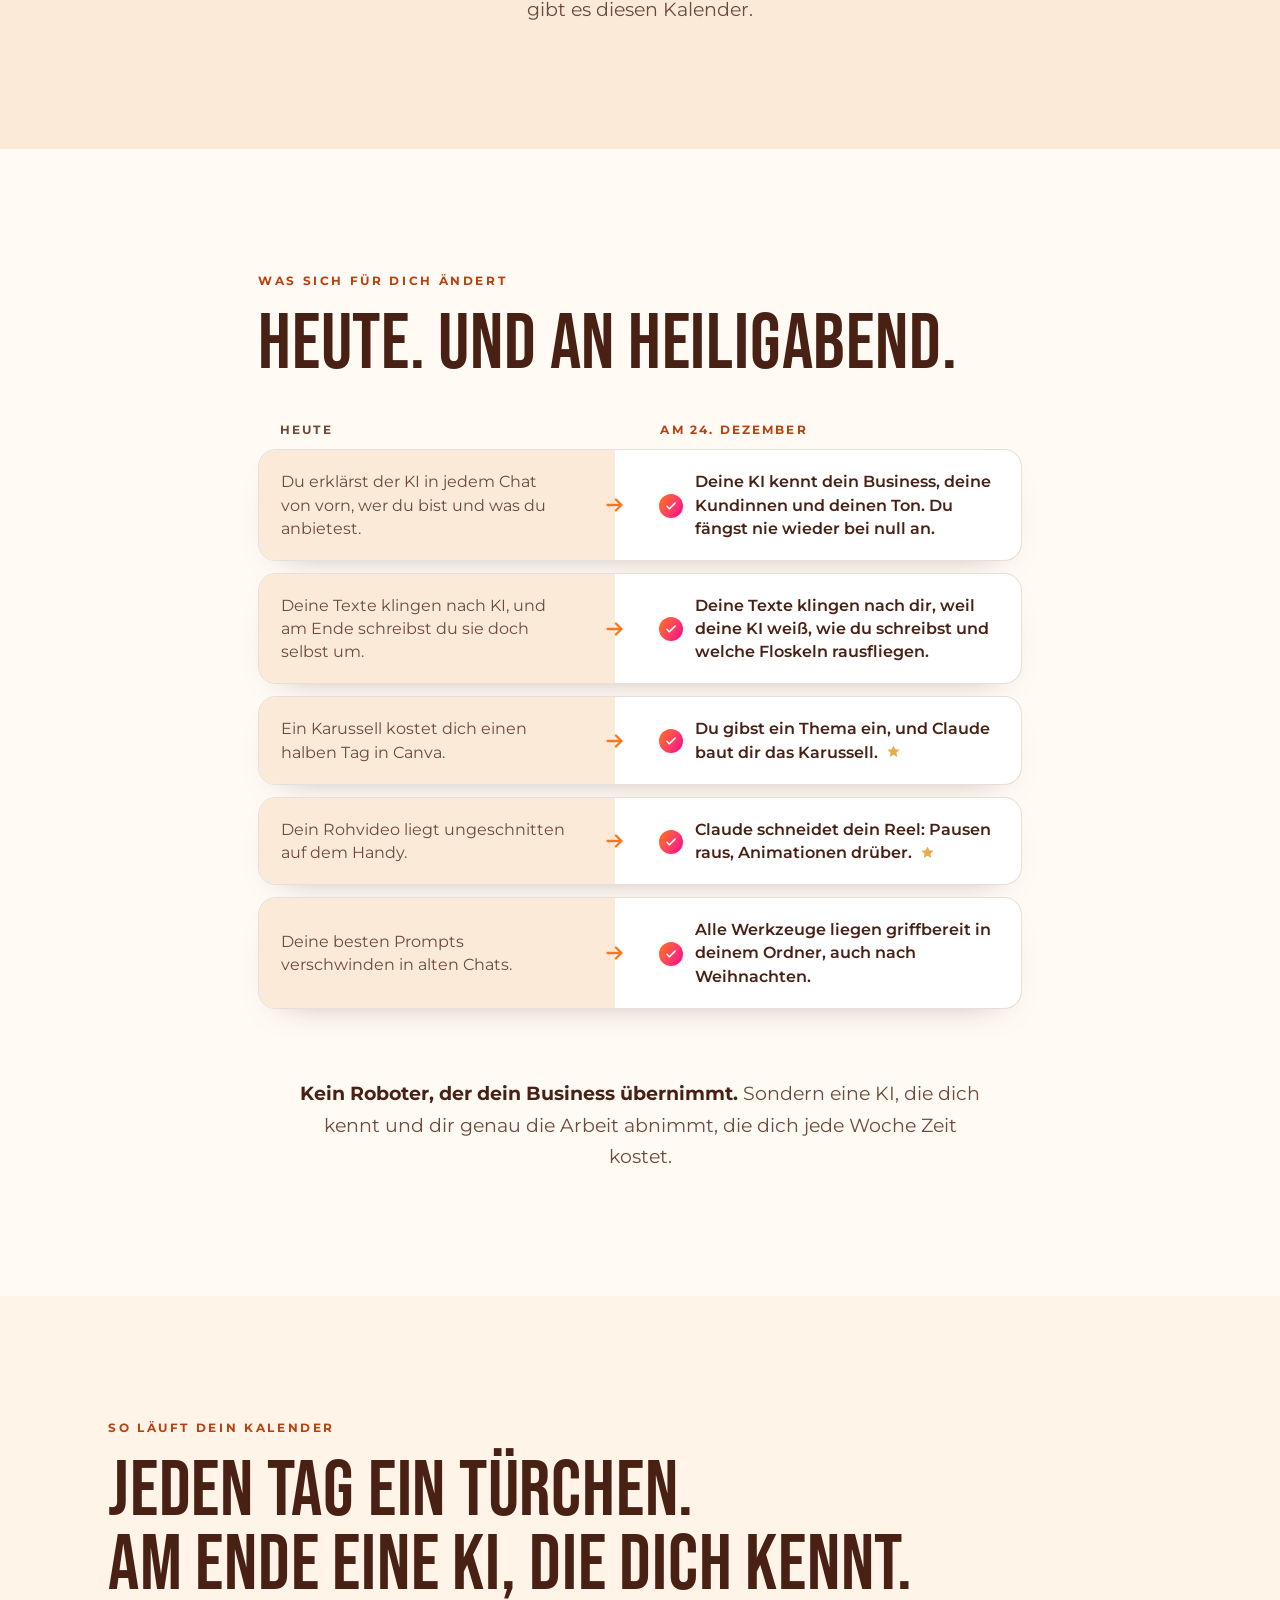
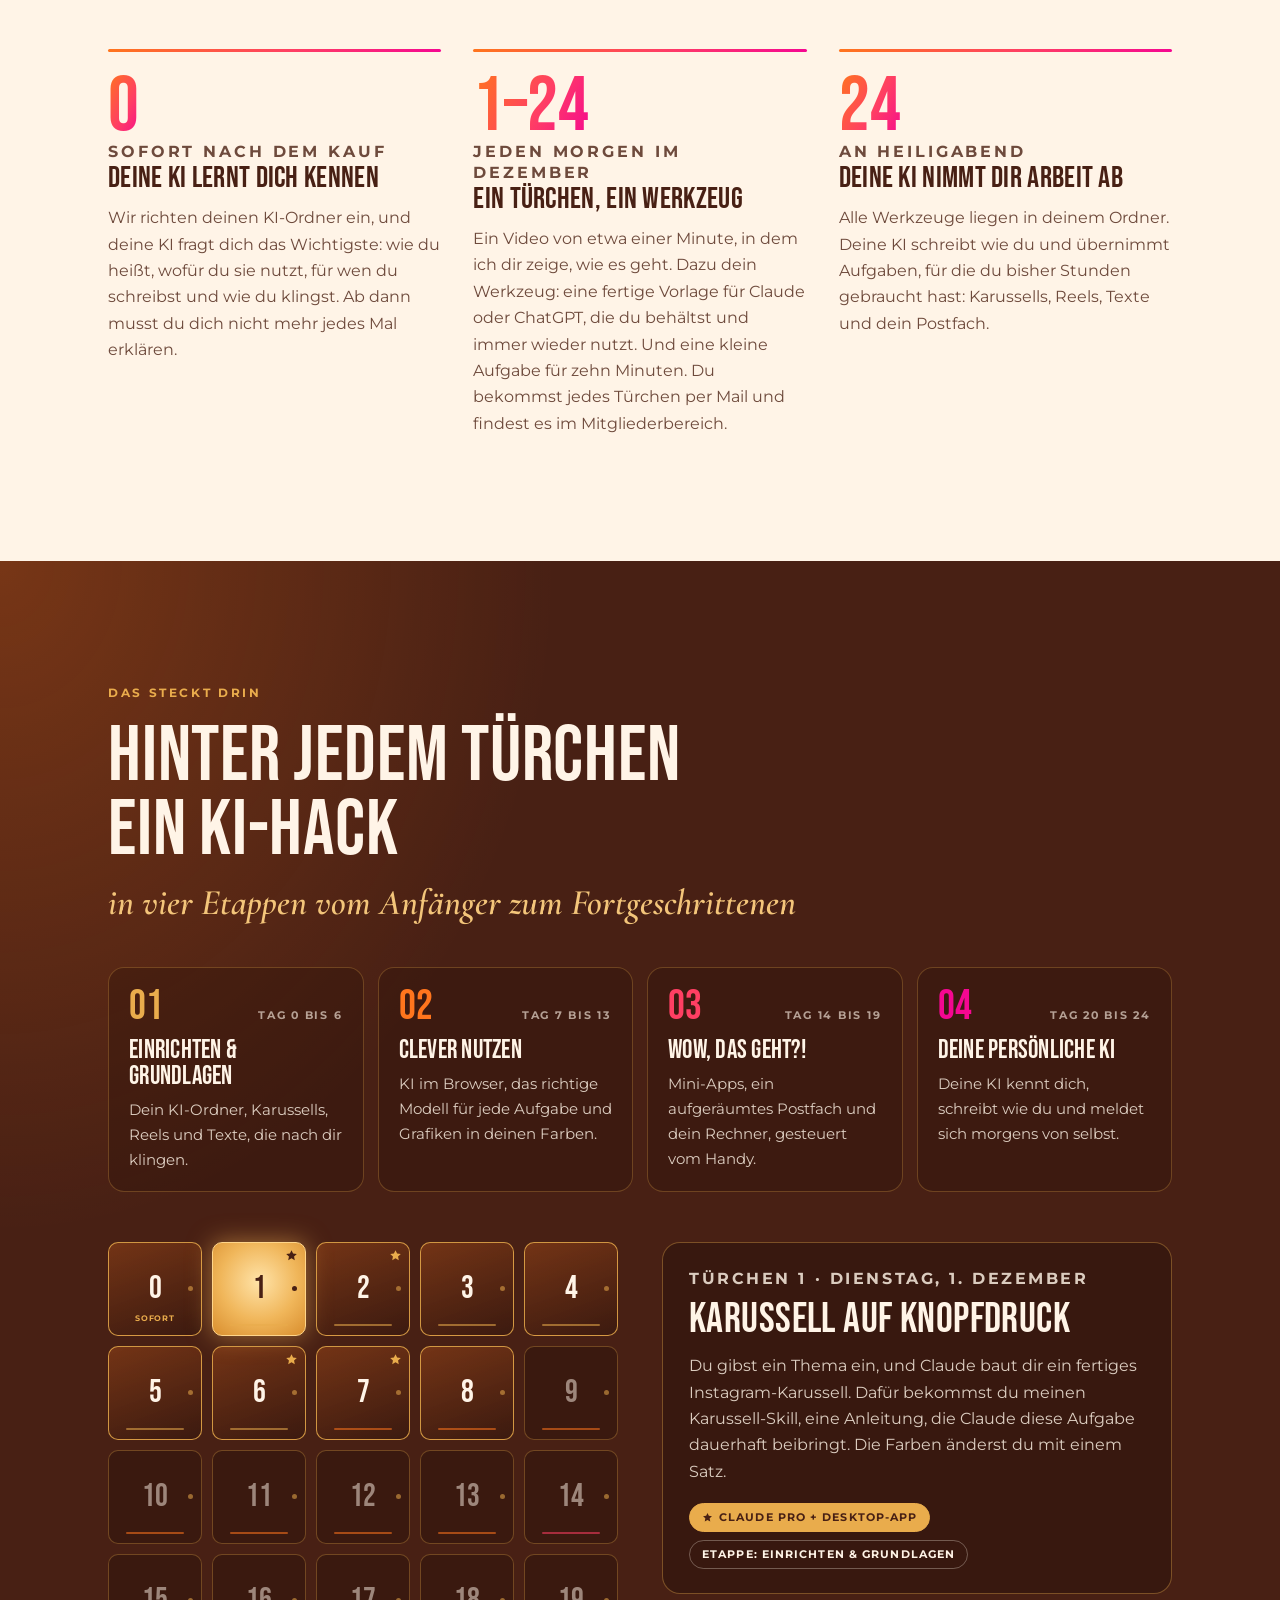
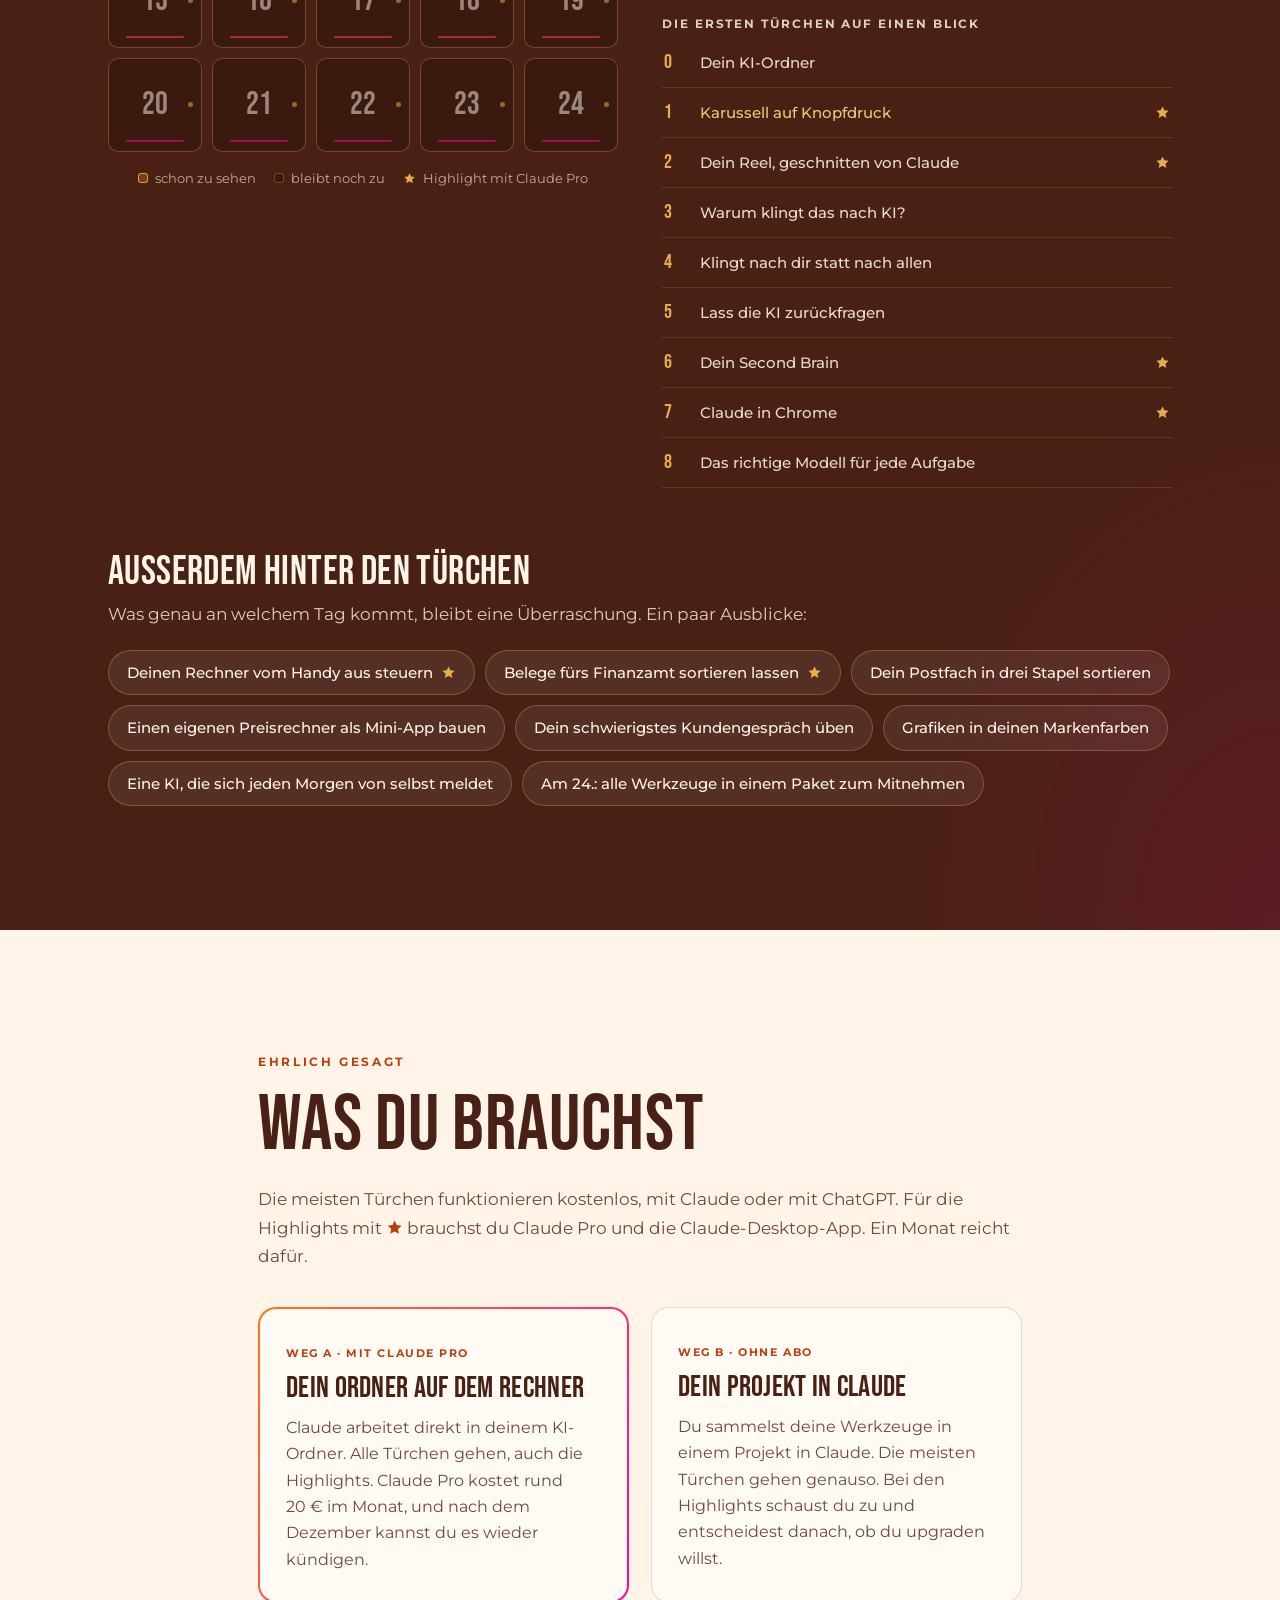
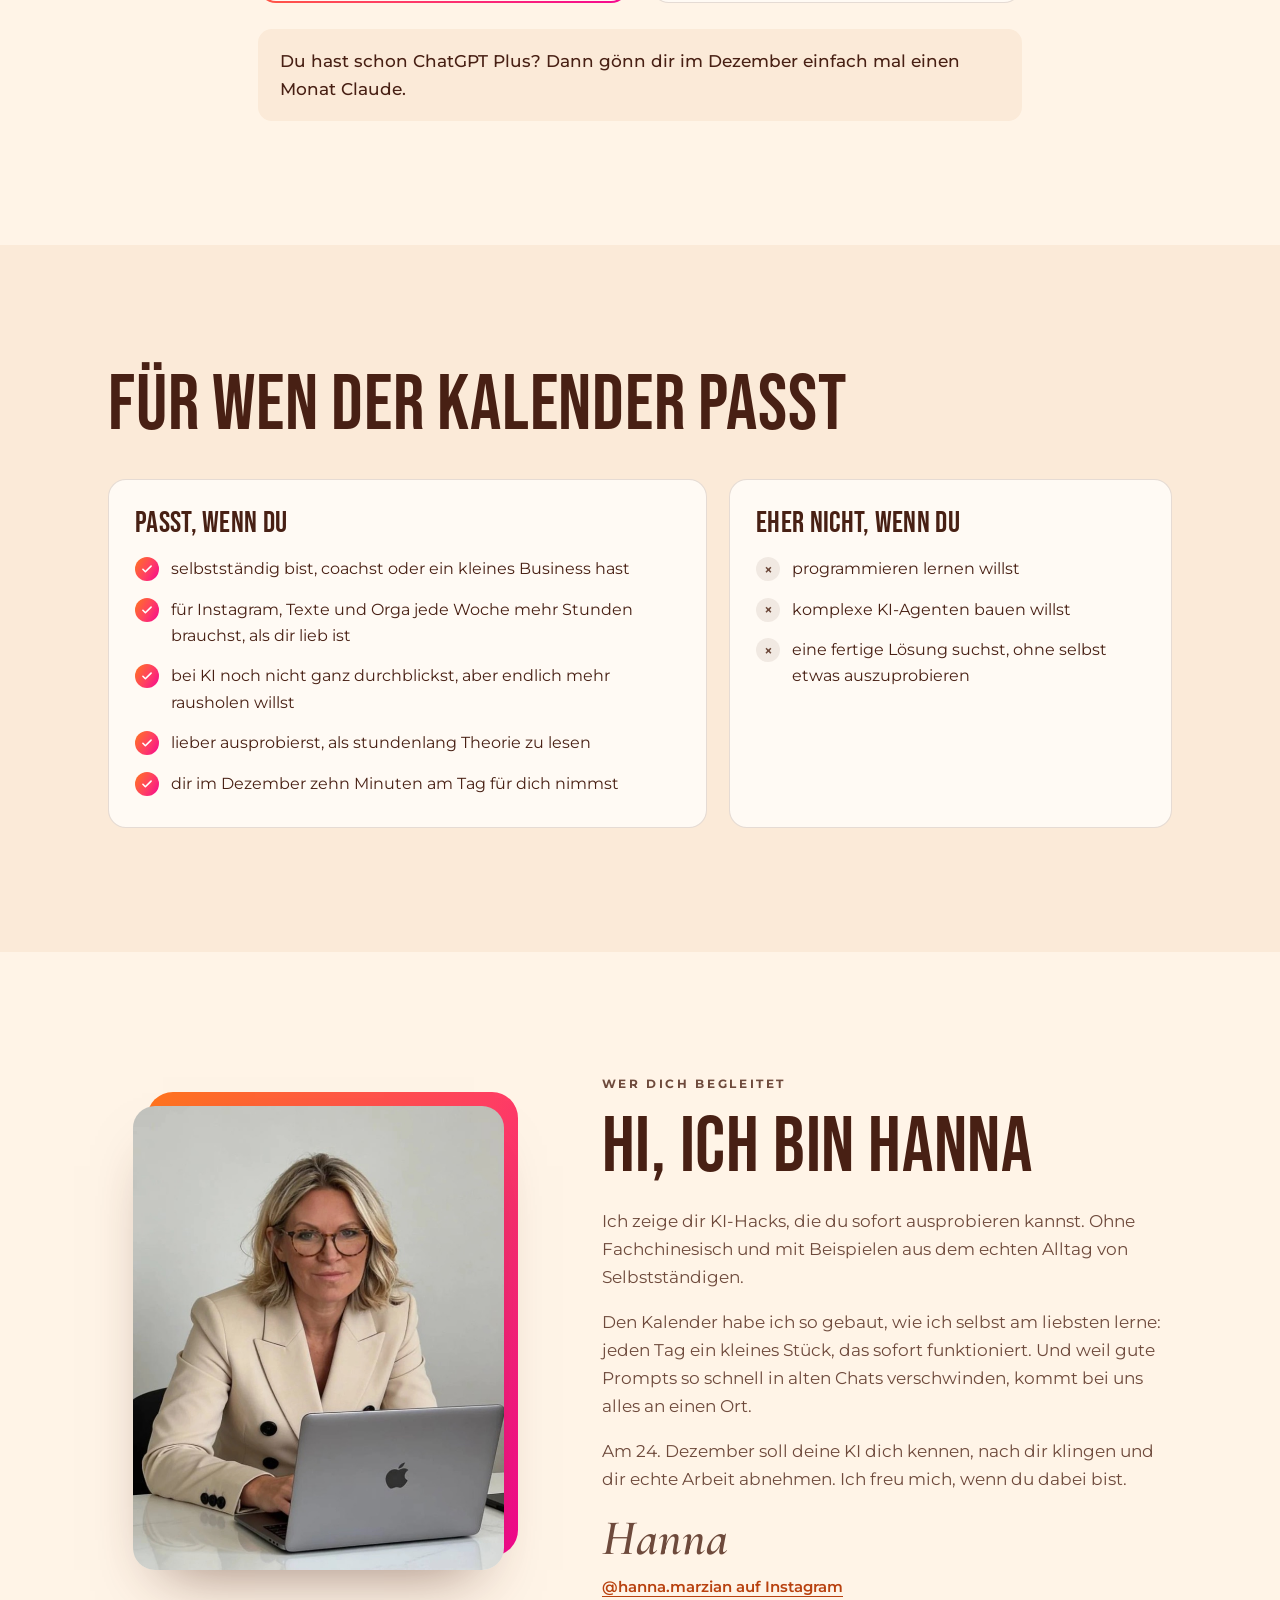
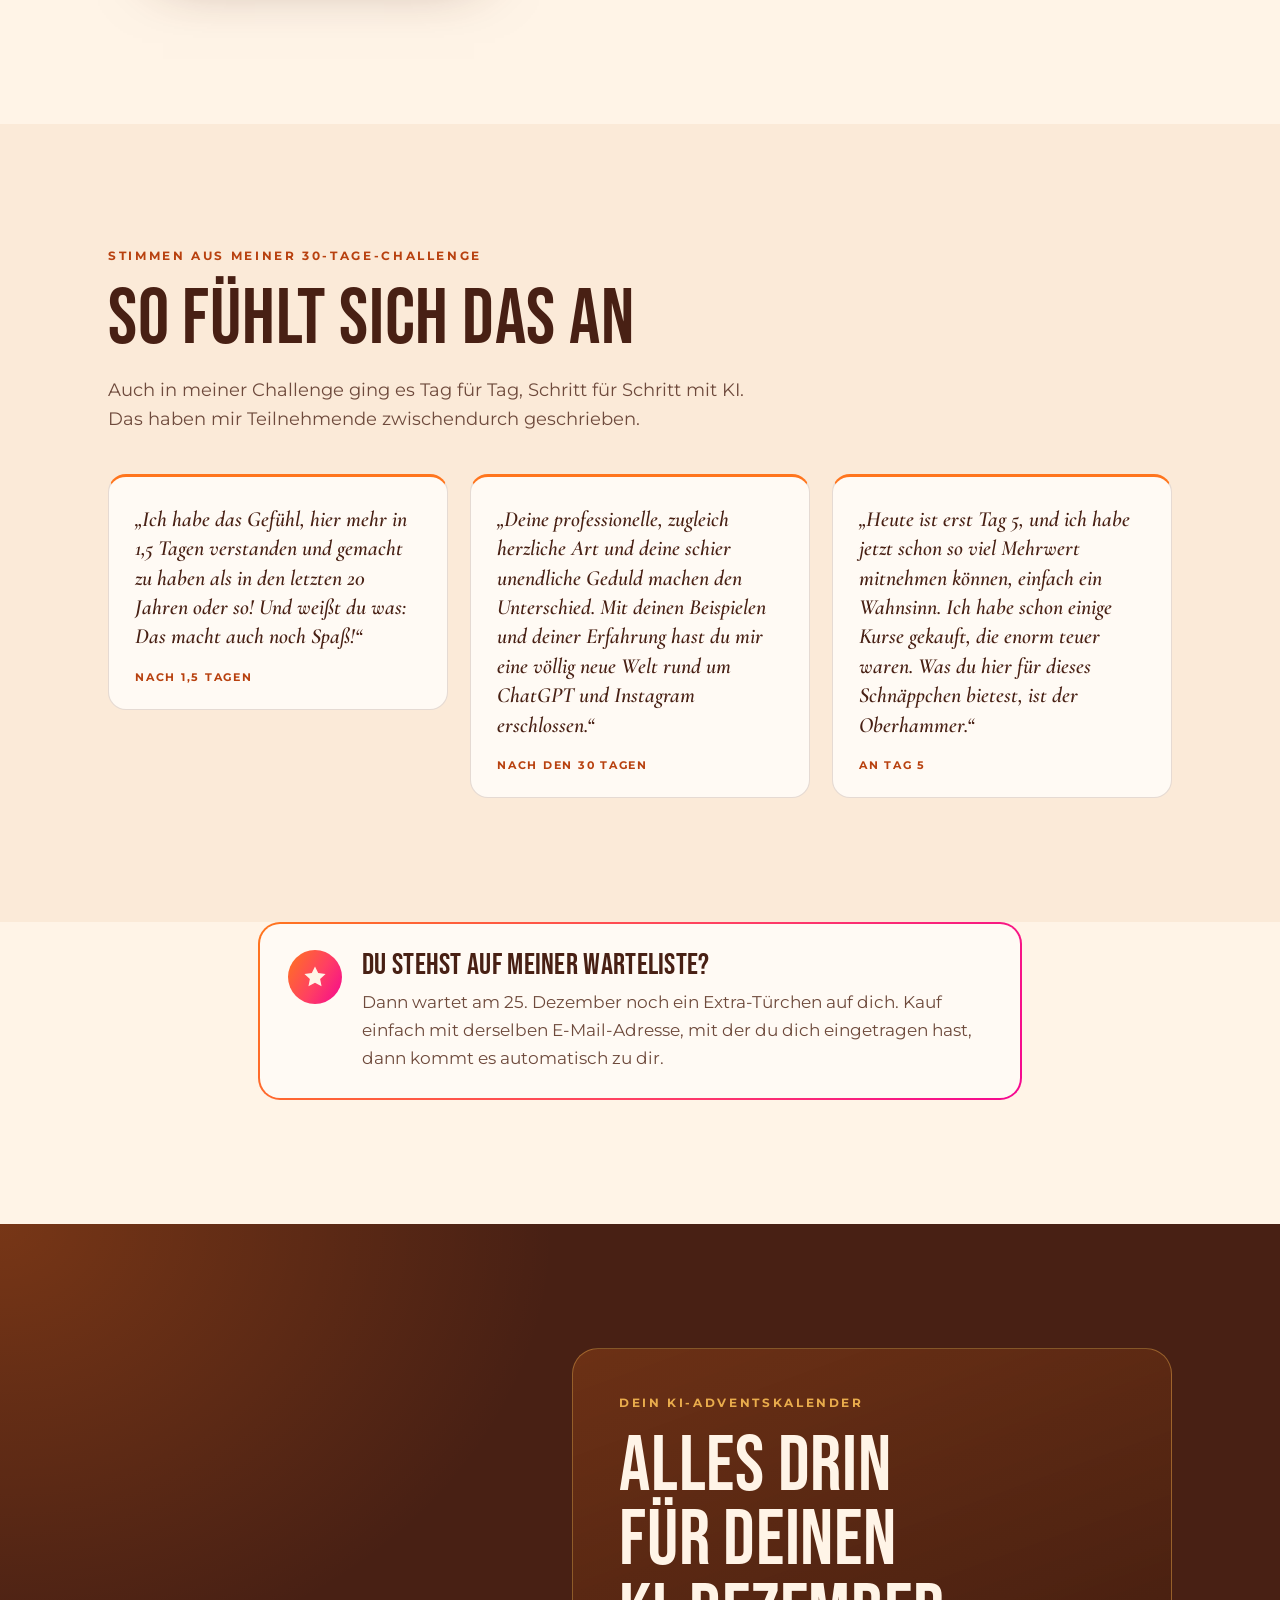
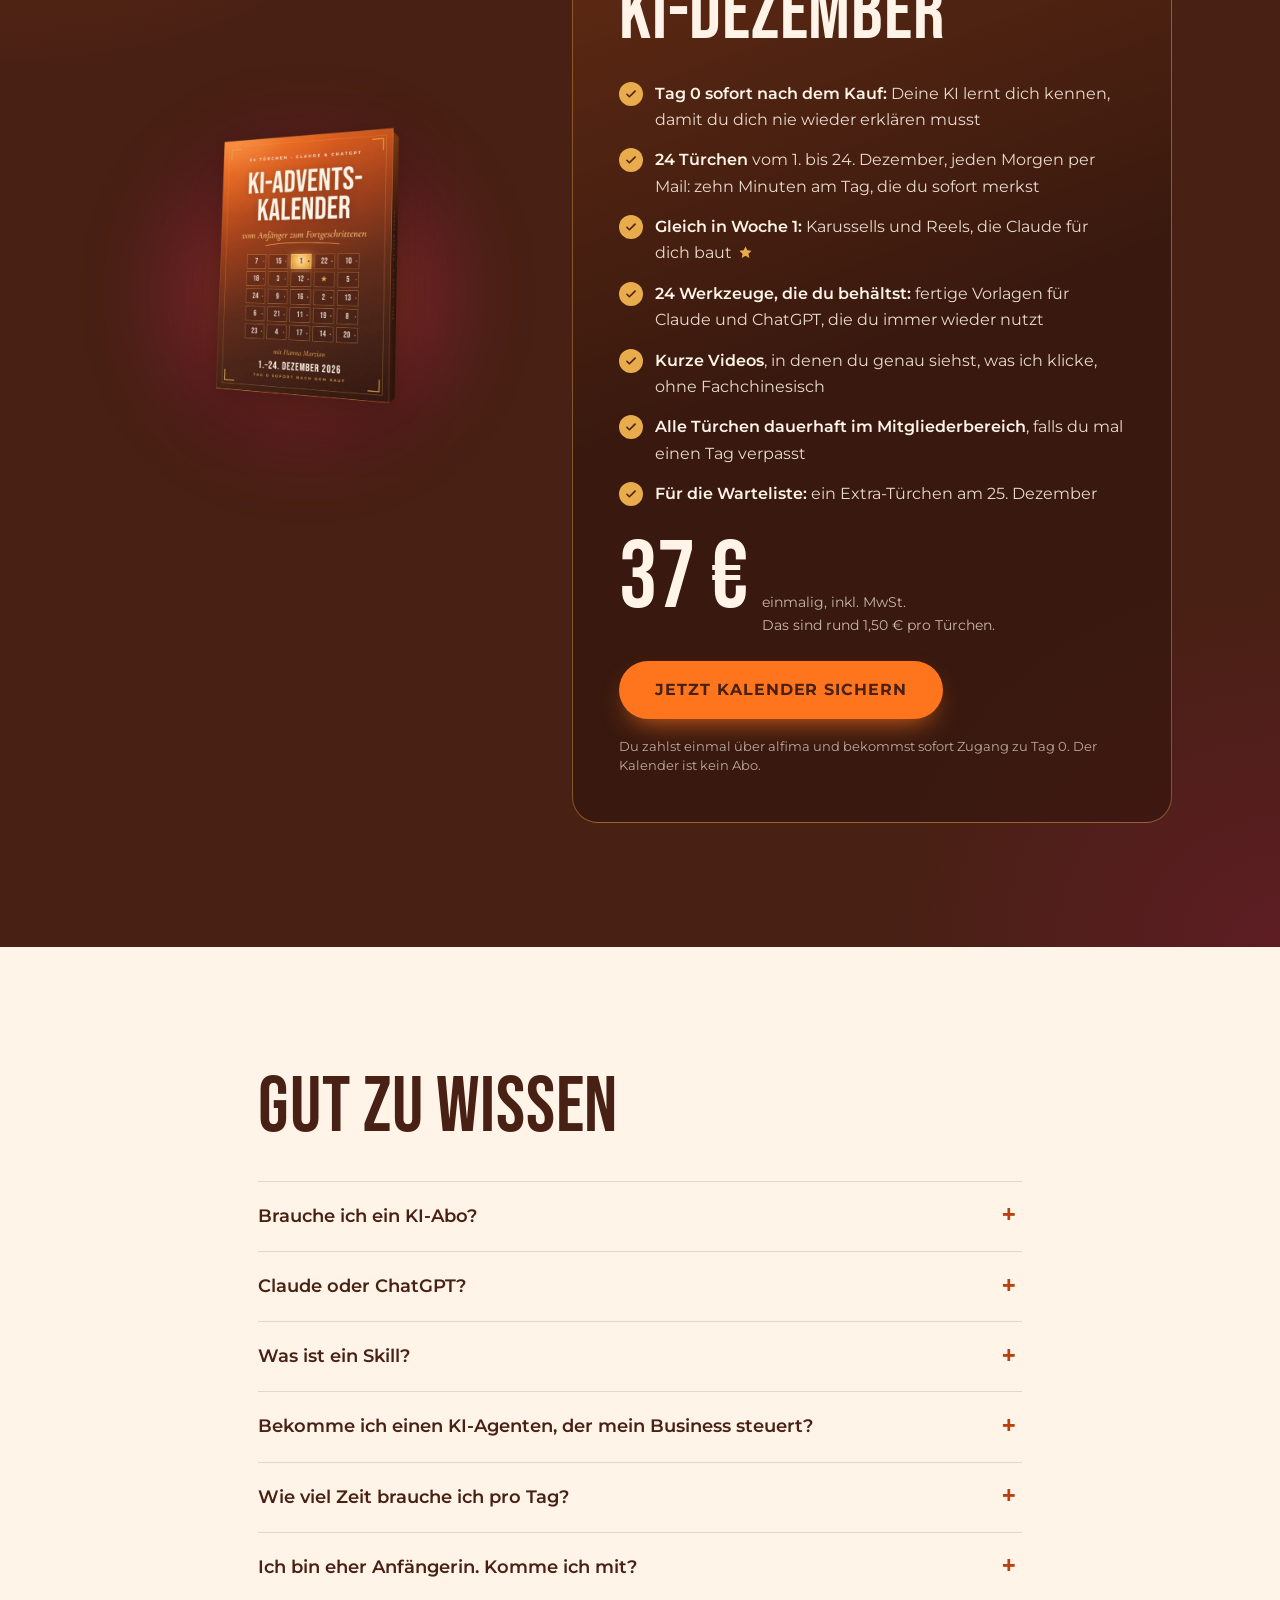
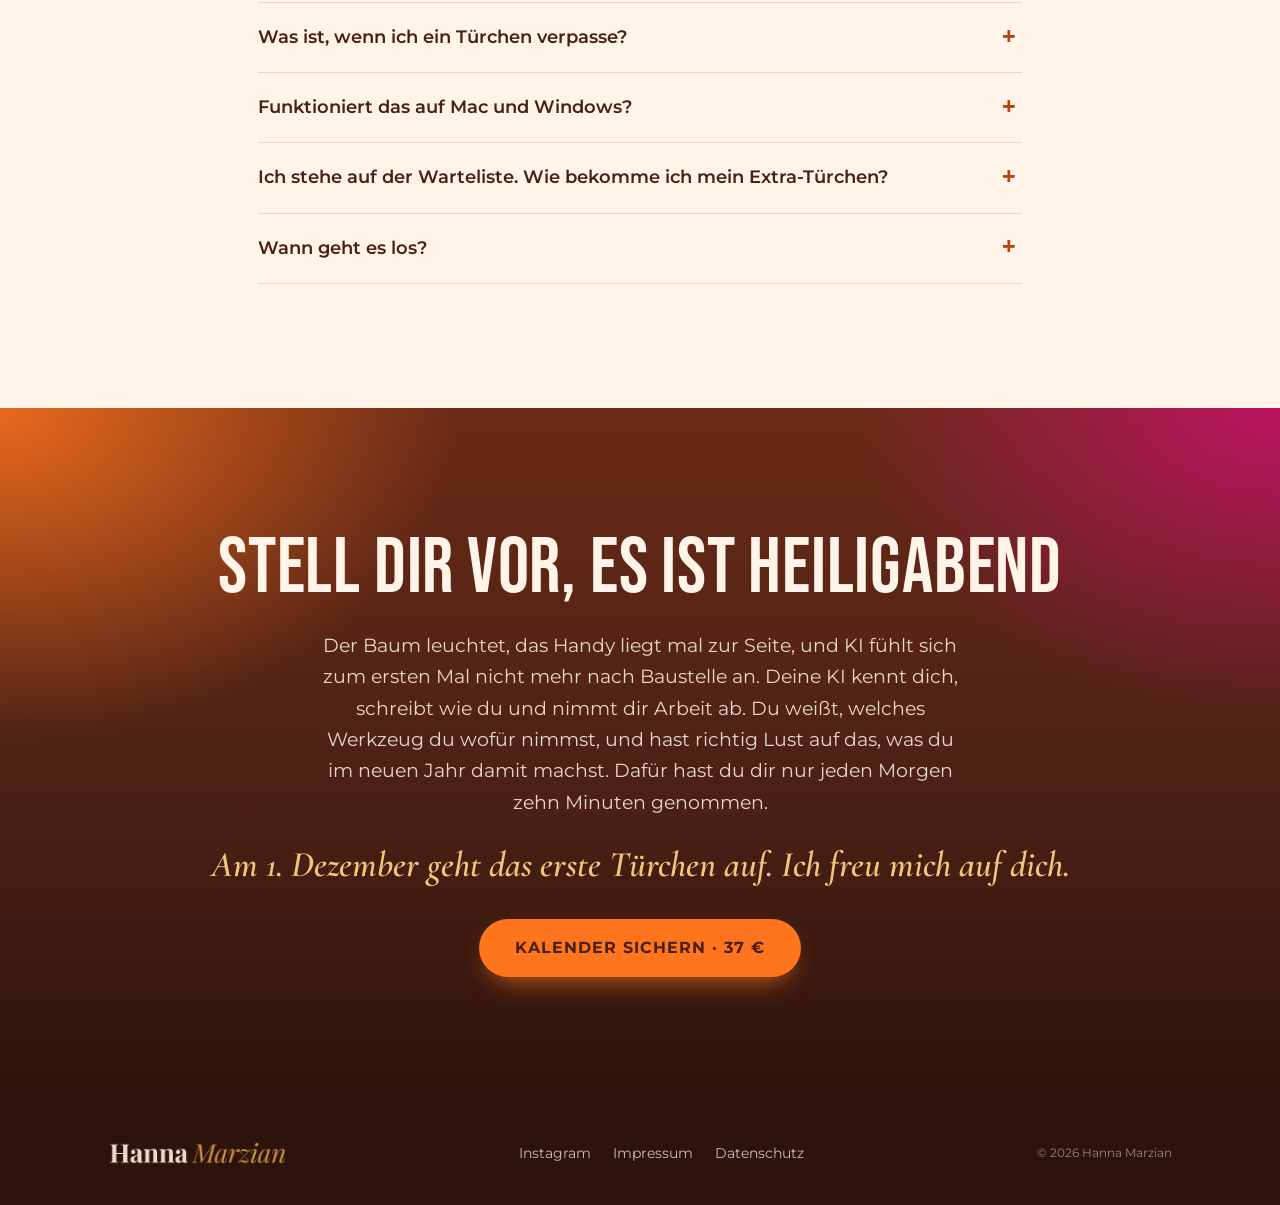
==== commit 2fe5b707: "Add files via upload" ====
--- a/index.html
+++ b/index.html
@@ -12,8 +12,8 @@
      ===================================================================== -->
 <script>
   window.KALENDER = {
-    preis: "29",
-    checkoutLink: ""
+    preis: "37",
+    checkoutLink: "https://alfima.com/hanna_marzian/adventskalender"
   };
 </script>
 
@@ -507,7 +507,7 @@
       <svg class="swoosh" viewBox="0 0 330 14" aria-hidden="true"><path d="M3 10 C 95 2, 210 2, 327 7" /></svg>
       <p class="lead"><strong>Für Selbstständige und Coaches, die bei KI endlich durchblicken wollen.</strong> Jeden Morgen öffnest du ein Türchen mit einem kurzen Video und einem Werkzeug, das du behältst. Schritt für Schritt, bis deine KI dich kennt und dir echte Arbeit abnimmt.</p>
       <div class="cta-row">
-        <a class="btn btn-lg" data-checkout href="#angebot">Kalender sichern · <span data-preis>29</span>&nbsp;€</a>
+        <a class="btn btn-lg" data-checkout href="#angebot">Kalender sichern · <span data-preis>37</span>&nbsp;€</a>
         <p class="cta-note"><strong>Tag 0 startet sofort nach dem Kauf.</strong><span id="countdown" hidden></span></p>
       </div>
     </div>
@@ -822,8 +822,8 @@
         <li><span class="mark"><svg class="i" aria-hidden="true"><use href="#i-check" /></svg></span><strong>Für die Warteliste:</strong> ein Extra-Türchen am 25. Dezember</li>
       </ul>
       <div class="price">
-        <span class="amount"><span data-preis>29</span>&nbsp;€</span>
-        <span class="price-note">einmalig, inkl. MwSt.<br />Das sind rund <span data-pro-tuer>1,20</span>&nbsp;€ pro Türchen.</span>
+        <span class="amount"><span data-preis>37</span>&nbsp;€</span>
+        <span class="price-note">einmalig, inkl. MwSt.<br />Das sind rund <span data-pro-tuer>1,50</span>&nbsp;€ pro Türchen.</span>
       </div>
       <a class="btn btn-lg" data-checkout href="#angebot">Jetzt Kalender sichern</a>
       <p class="fine">Du zahlst einmal über alfima und bekommst sofort Zugang zu Tag 0. Der Kalender ist kein Abo.</p>
@@ -886,7 +886,7 @@
     <h2 class="reveal">Stell dir vor, es ist Heiligabend</h2>
     <p class="final-text reveal">Der Baum leuchtet, das Handy liegt mal zur Seite, und KI fühlt sich zum ersten Mal nicht mehr nach Baustelle an. Deine KI kennt dich, schreibt wie du und nimmt dir Arbeit ab. Du weißt, welches Werkzeug du wofür nimmst, und hast richtig Lust auf das, was du im neuen Jahr damit machst. Dafür hast du dir nur jeden Morgen zehn Minuten genommen.</p>
     <p class="acc reveal">Am 1. Dezember geht das erste Türchen auf. Ich freu mich auf dich.</p>
-    <a class="btn btn-lg reveal" data-checkout href="#angebot">Kalender sichern · <span data-preis>29</span>&nbsp;€</a>
+    <a class="btn btn-lg reveal" data-checkout href="#angebot">Kalender sichern · <span data-preis>37</span>&nbsp;€</a>
   </div>
 </section>
 
@@ -905,7 +905,7 @@
 </footer>
 
 <div class="sticky" id="sticky" aria-hidden="true">
-  <span class="s-txt"><b>KI-Adventskalender</b>24 Türchen · <span data-preis>29</span>&nbsp;€</span>
+  <span class="s-txt"><b>KI-Adventskalender</b>24 Türchen · <span data-preis>37</span>&nbsp;€</span>
   <a class="btn" data-checkout href="#angebot" tabindex="-1">Sichern</a>
 </div>
 
@@ -913,7 +913,7 @@
 (function () {
   /* ---------- Preis und Checkout-Link aus dem Block oben ---------- */
   var K = window.KALENDER || {};
-  var preis = String(K.preis || '29').trim();
+  var preis = String(K.preis || '37').trim();
   var link = String(K.checkoutLink || '').trim();
   document.querySelectorAll('[data-preis]').forEach(function (el) { el.textContent = preis; });
   var proTuer = (Math.round(parseFloat(preis.replace(',', '.')) / 24 * 10) / 10).toFixed(2).replace('.', ',');
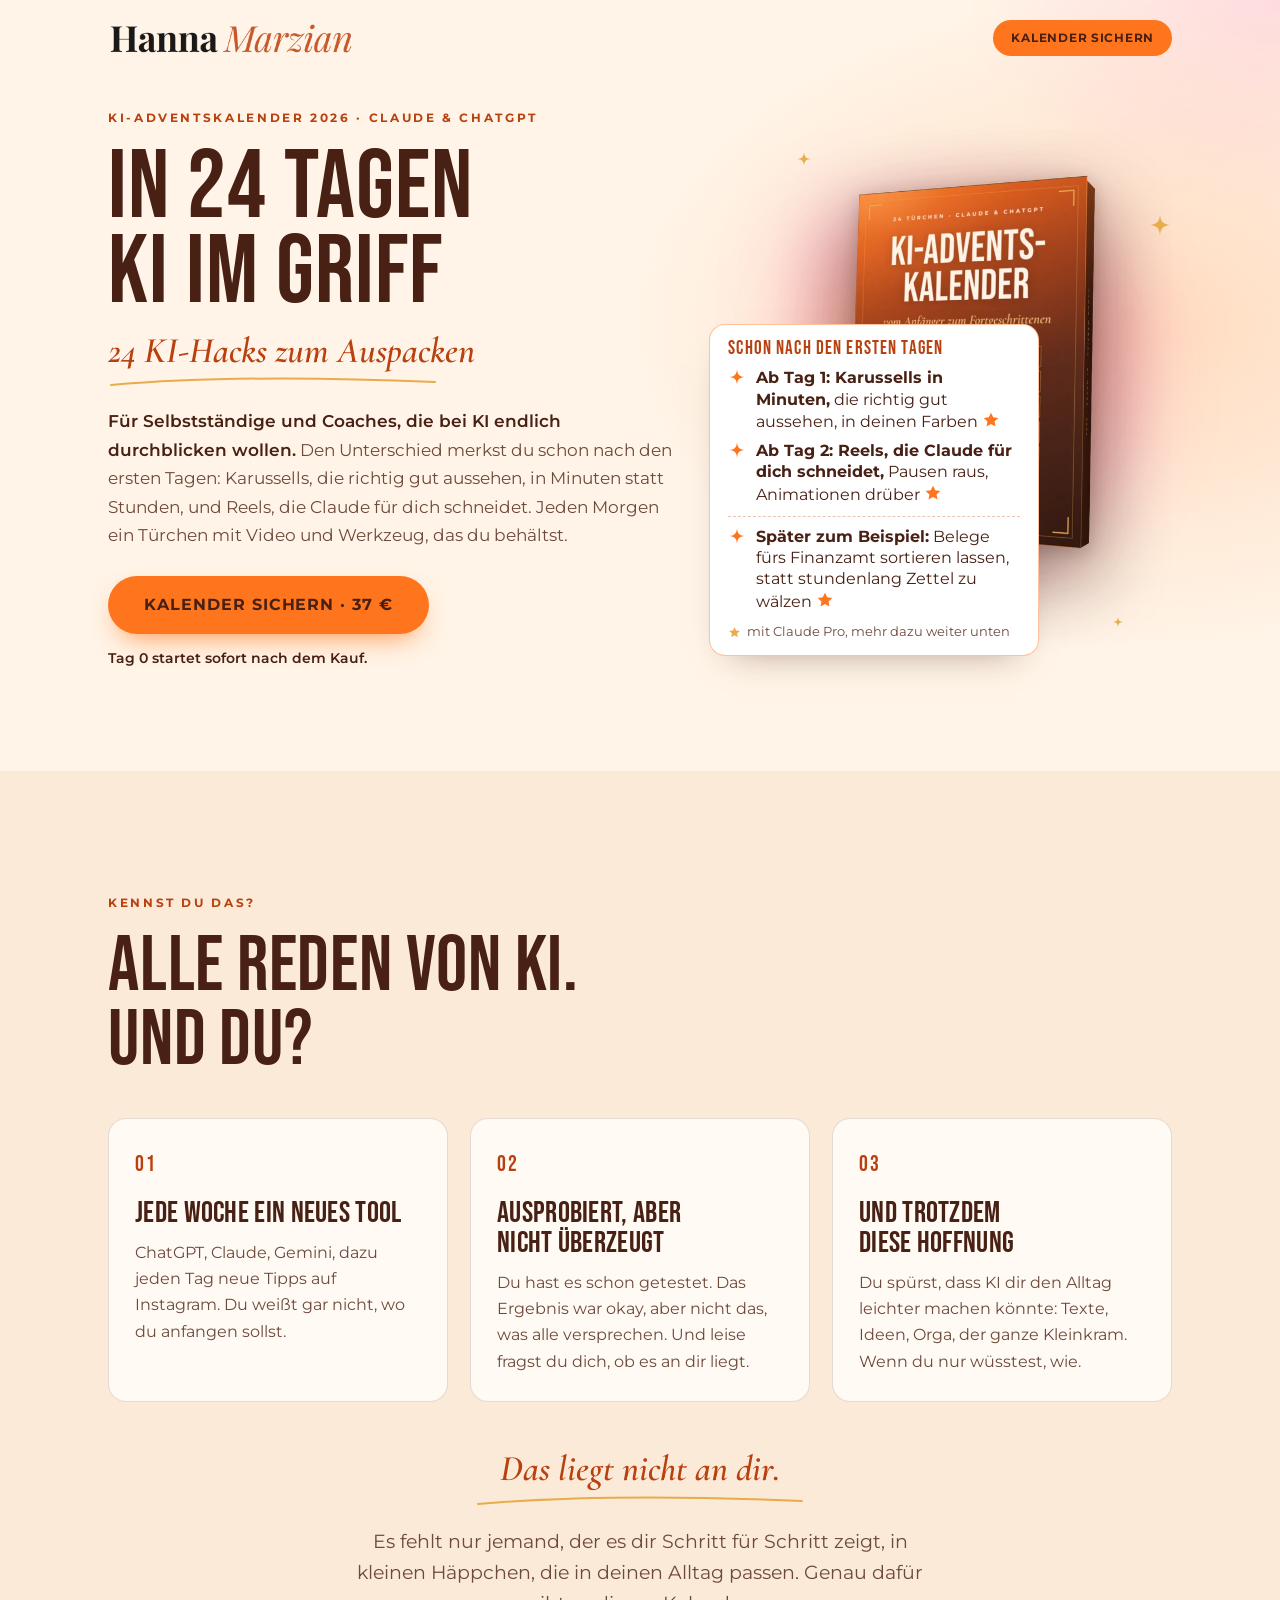
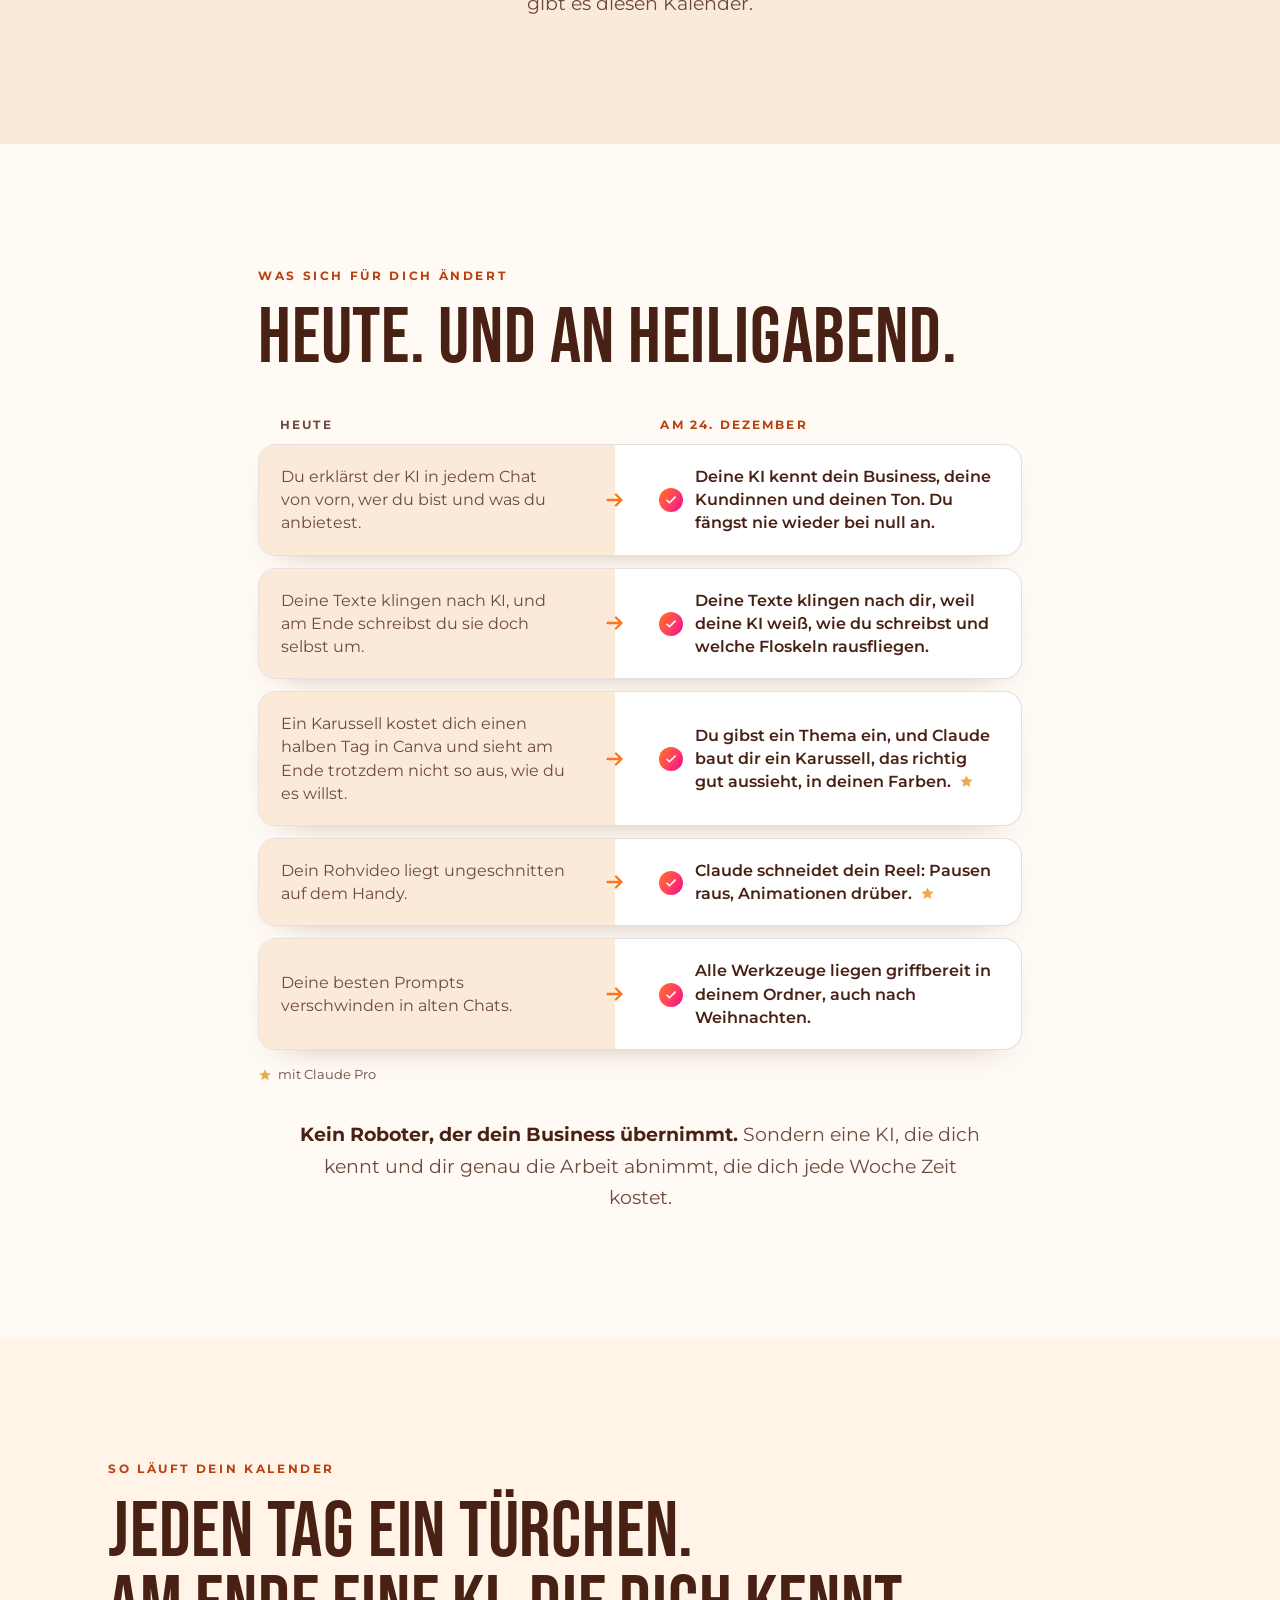
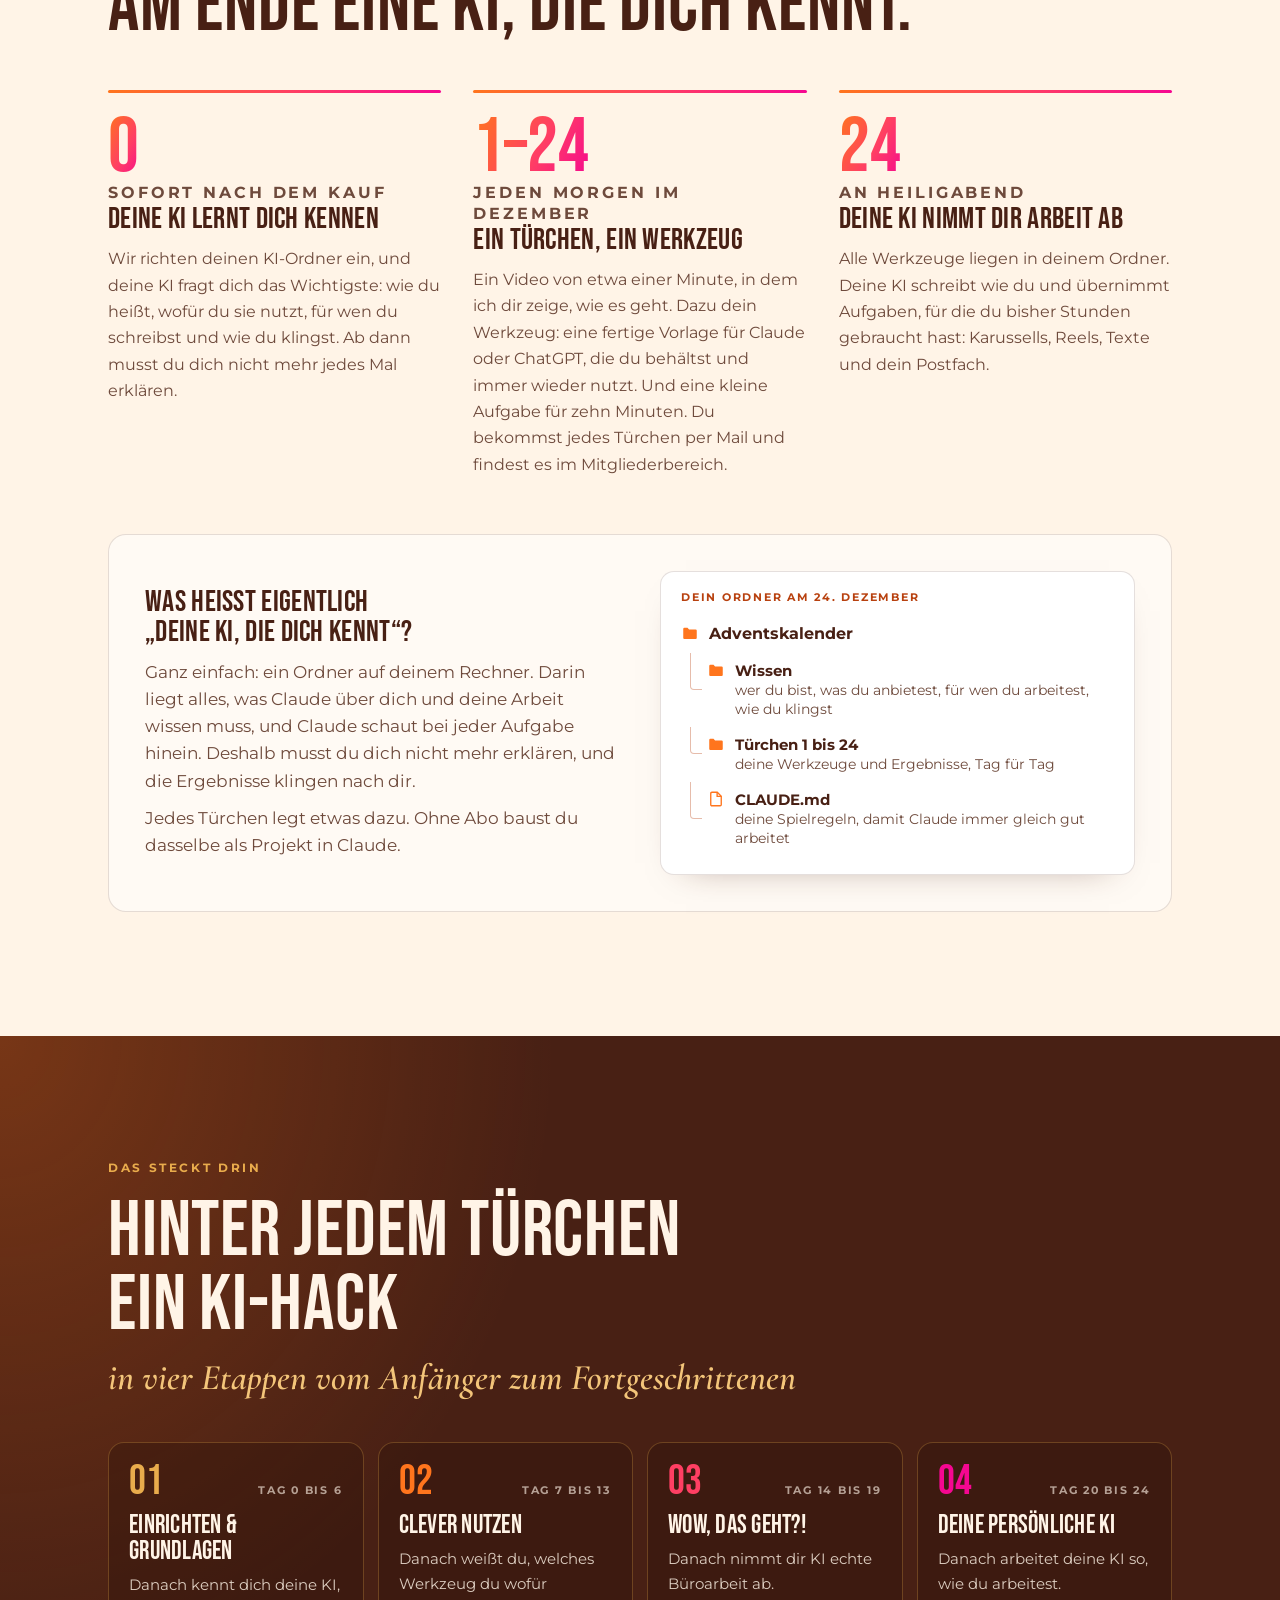
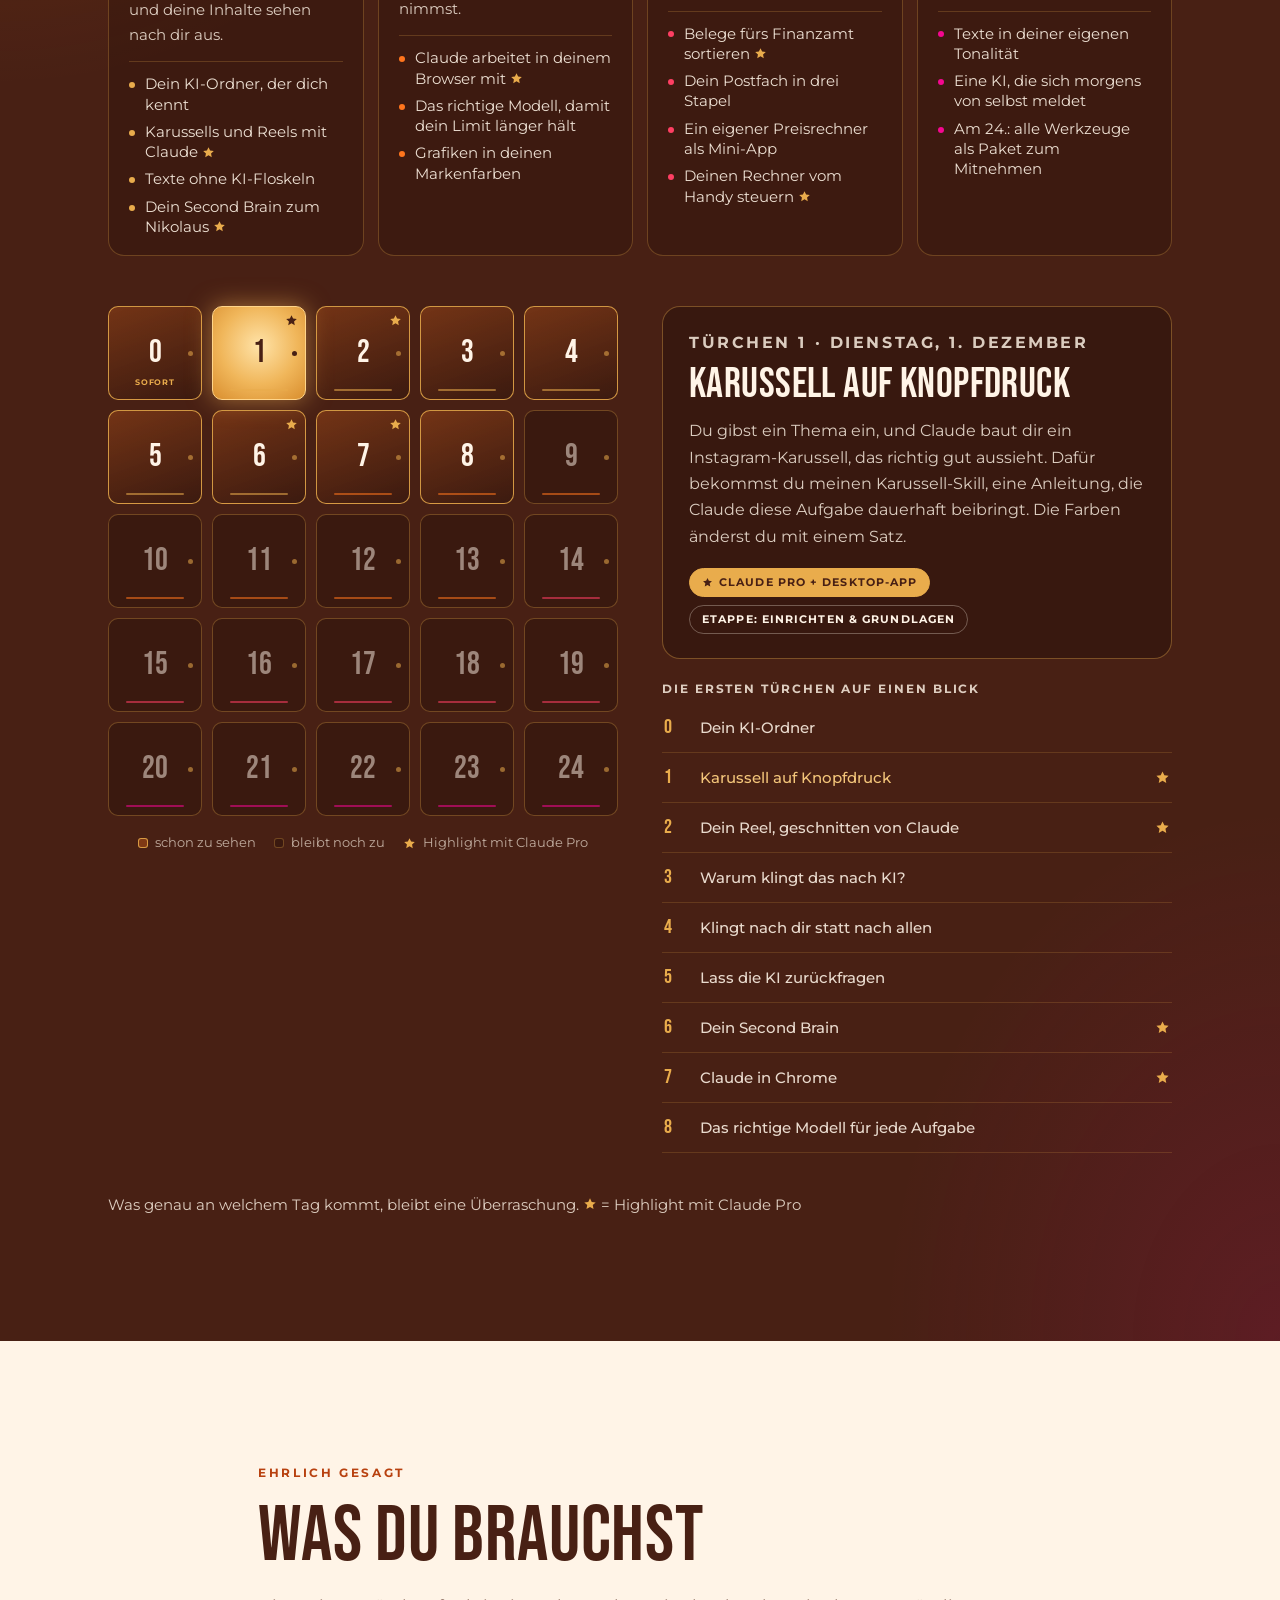
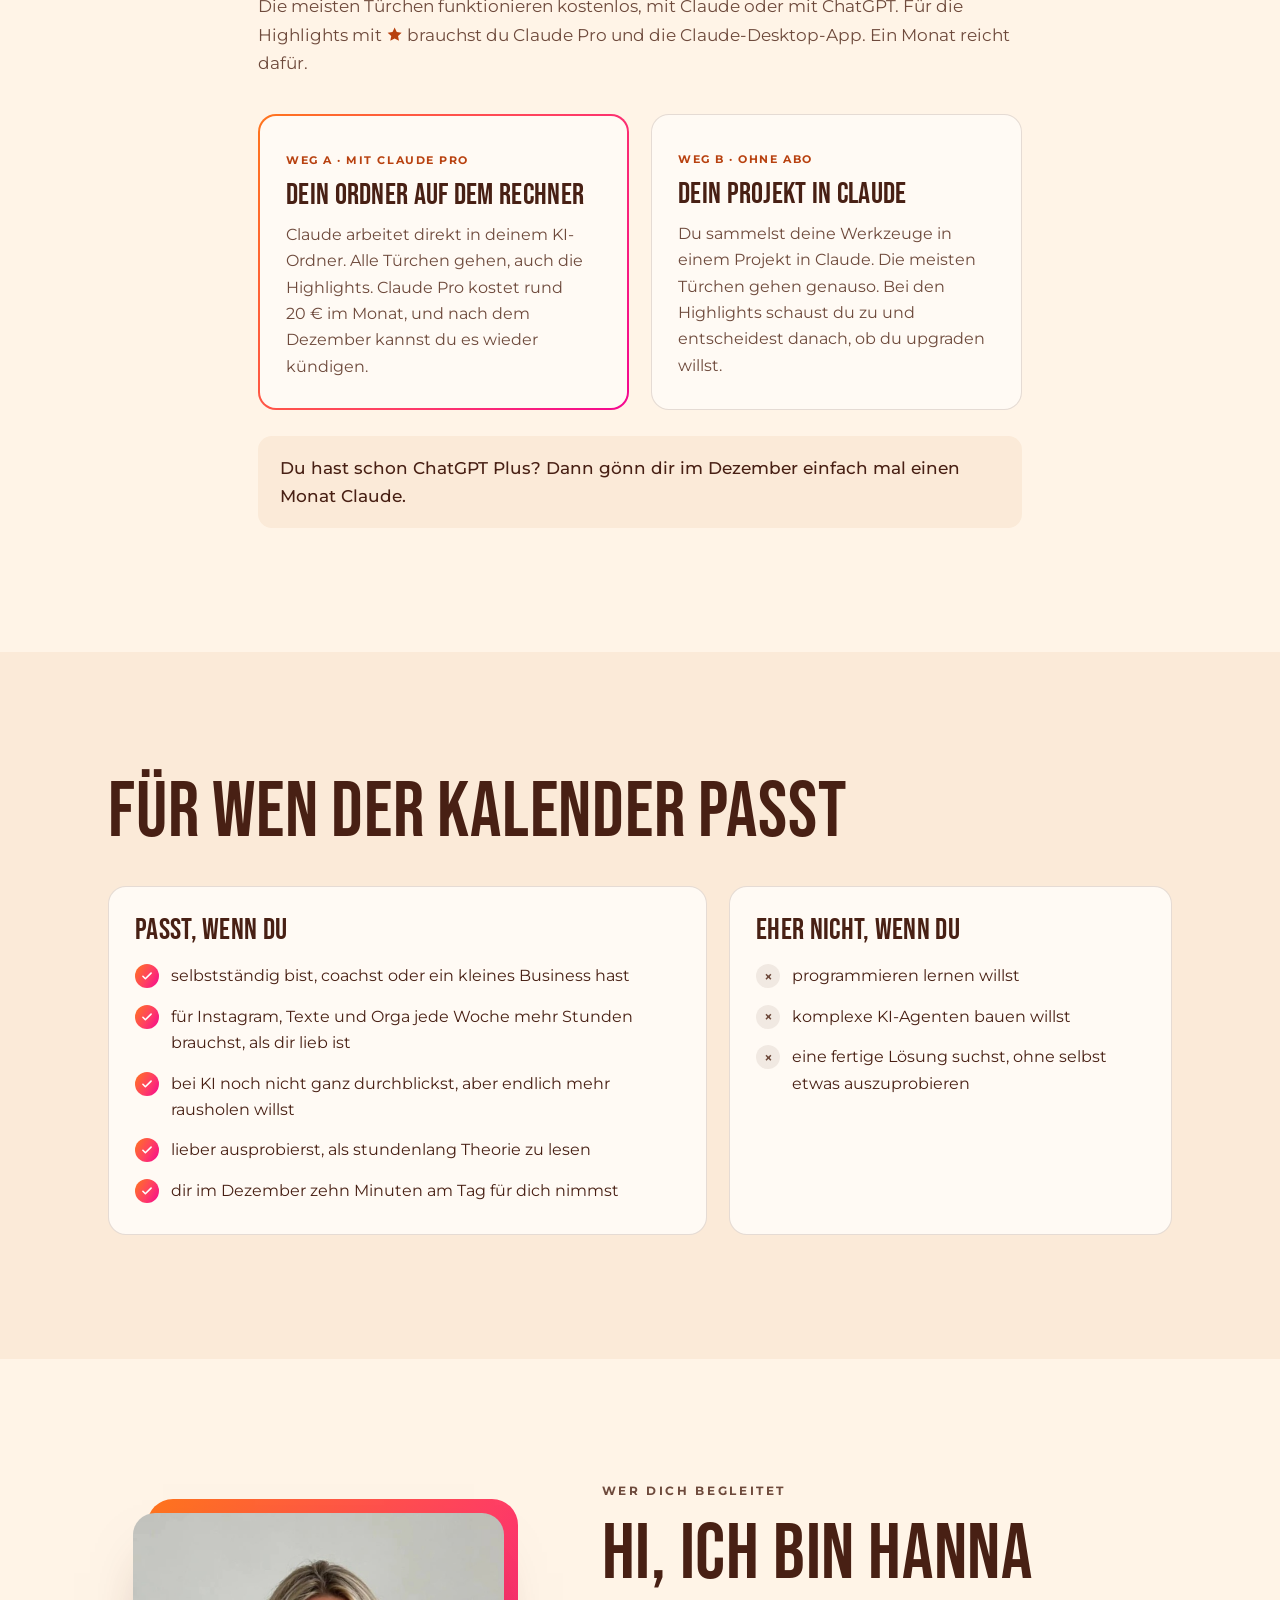
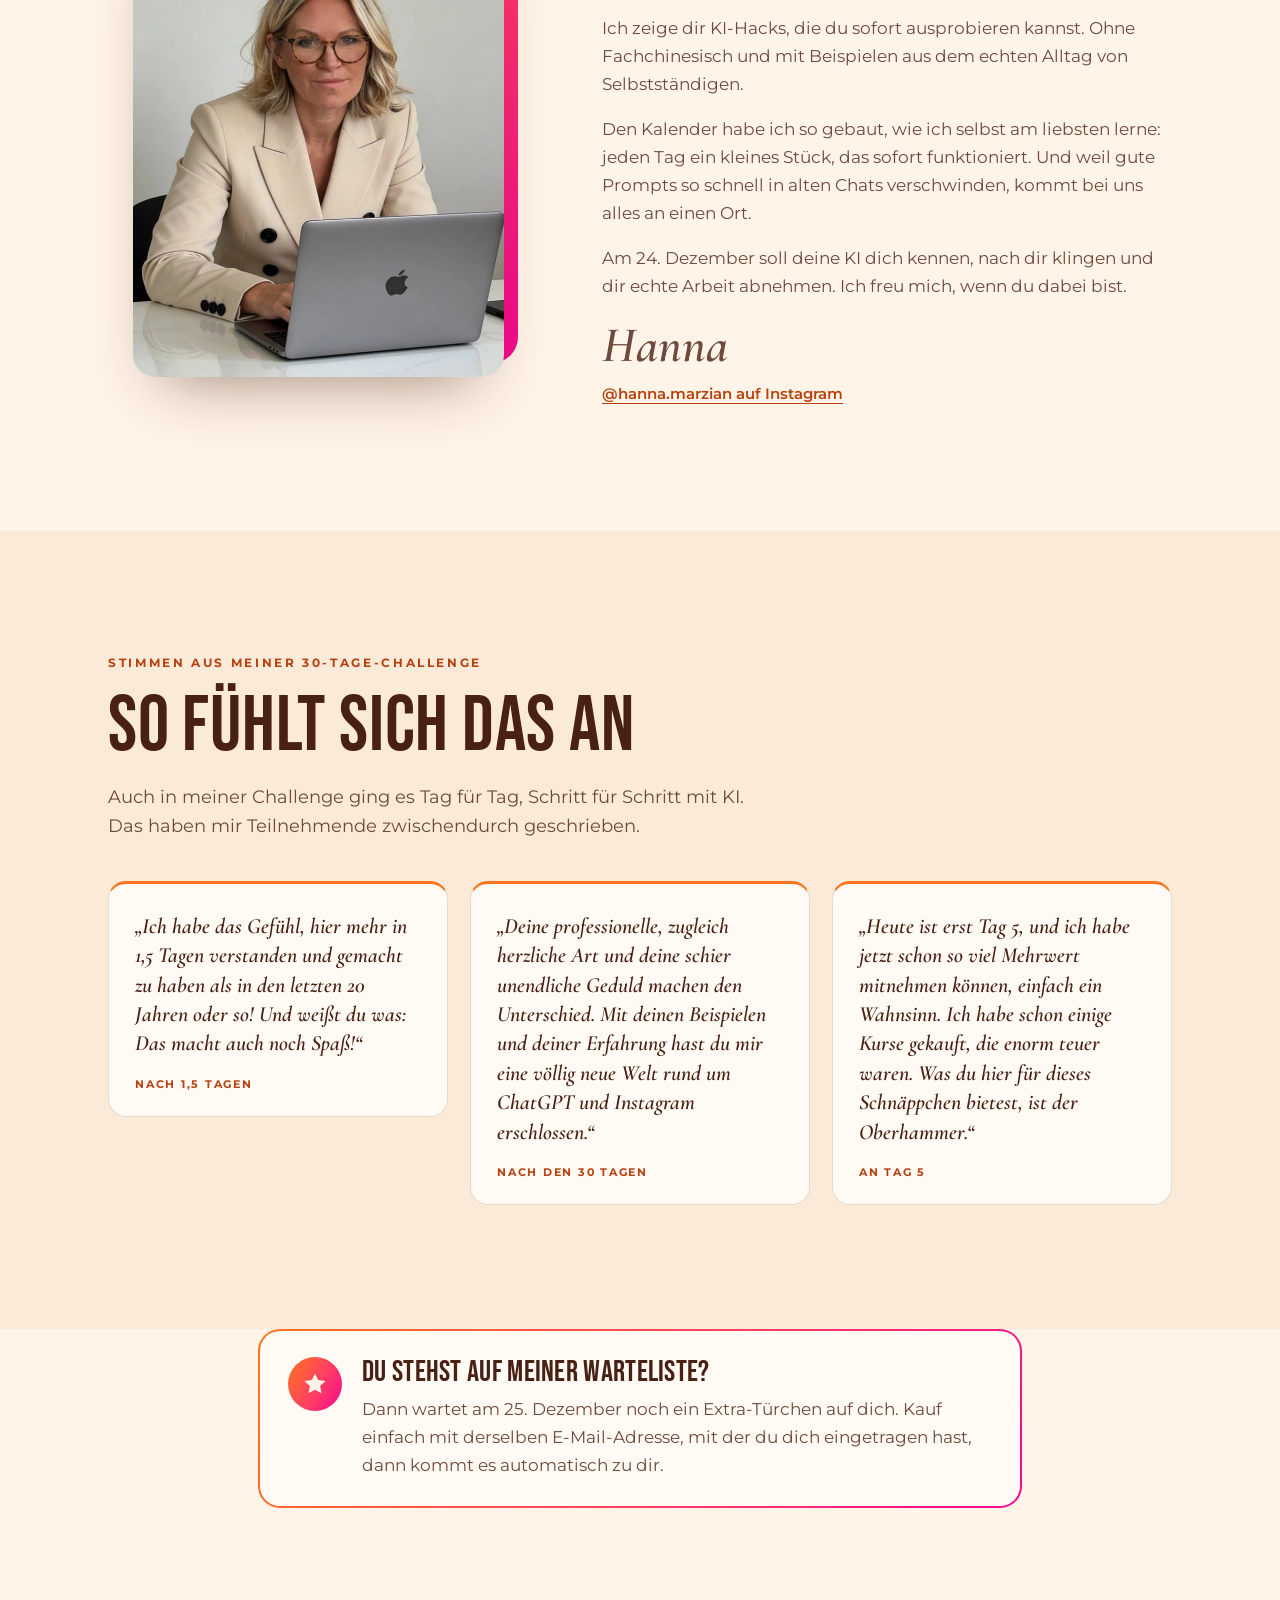
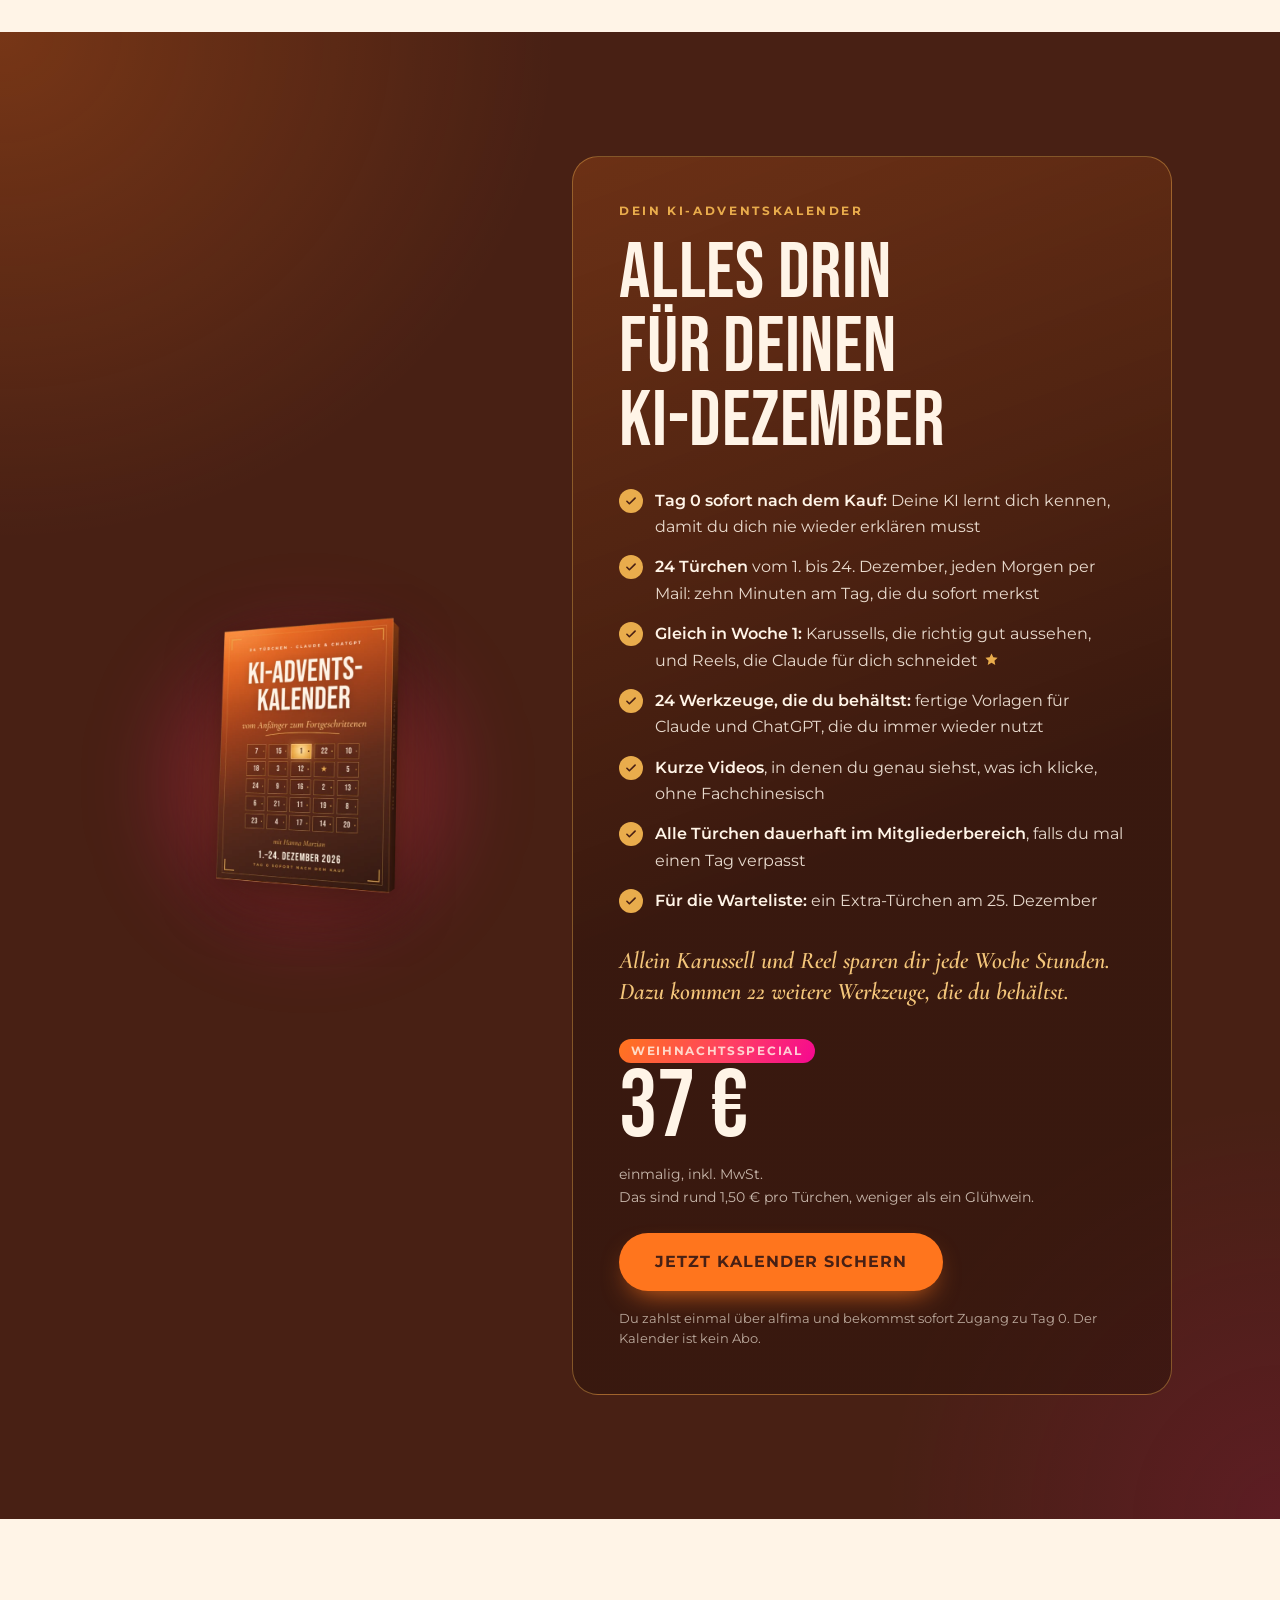
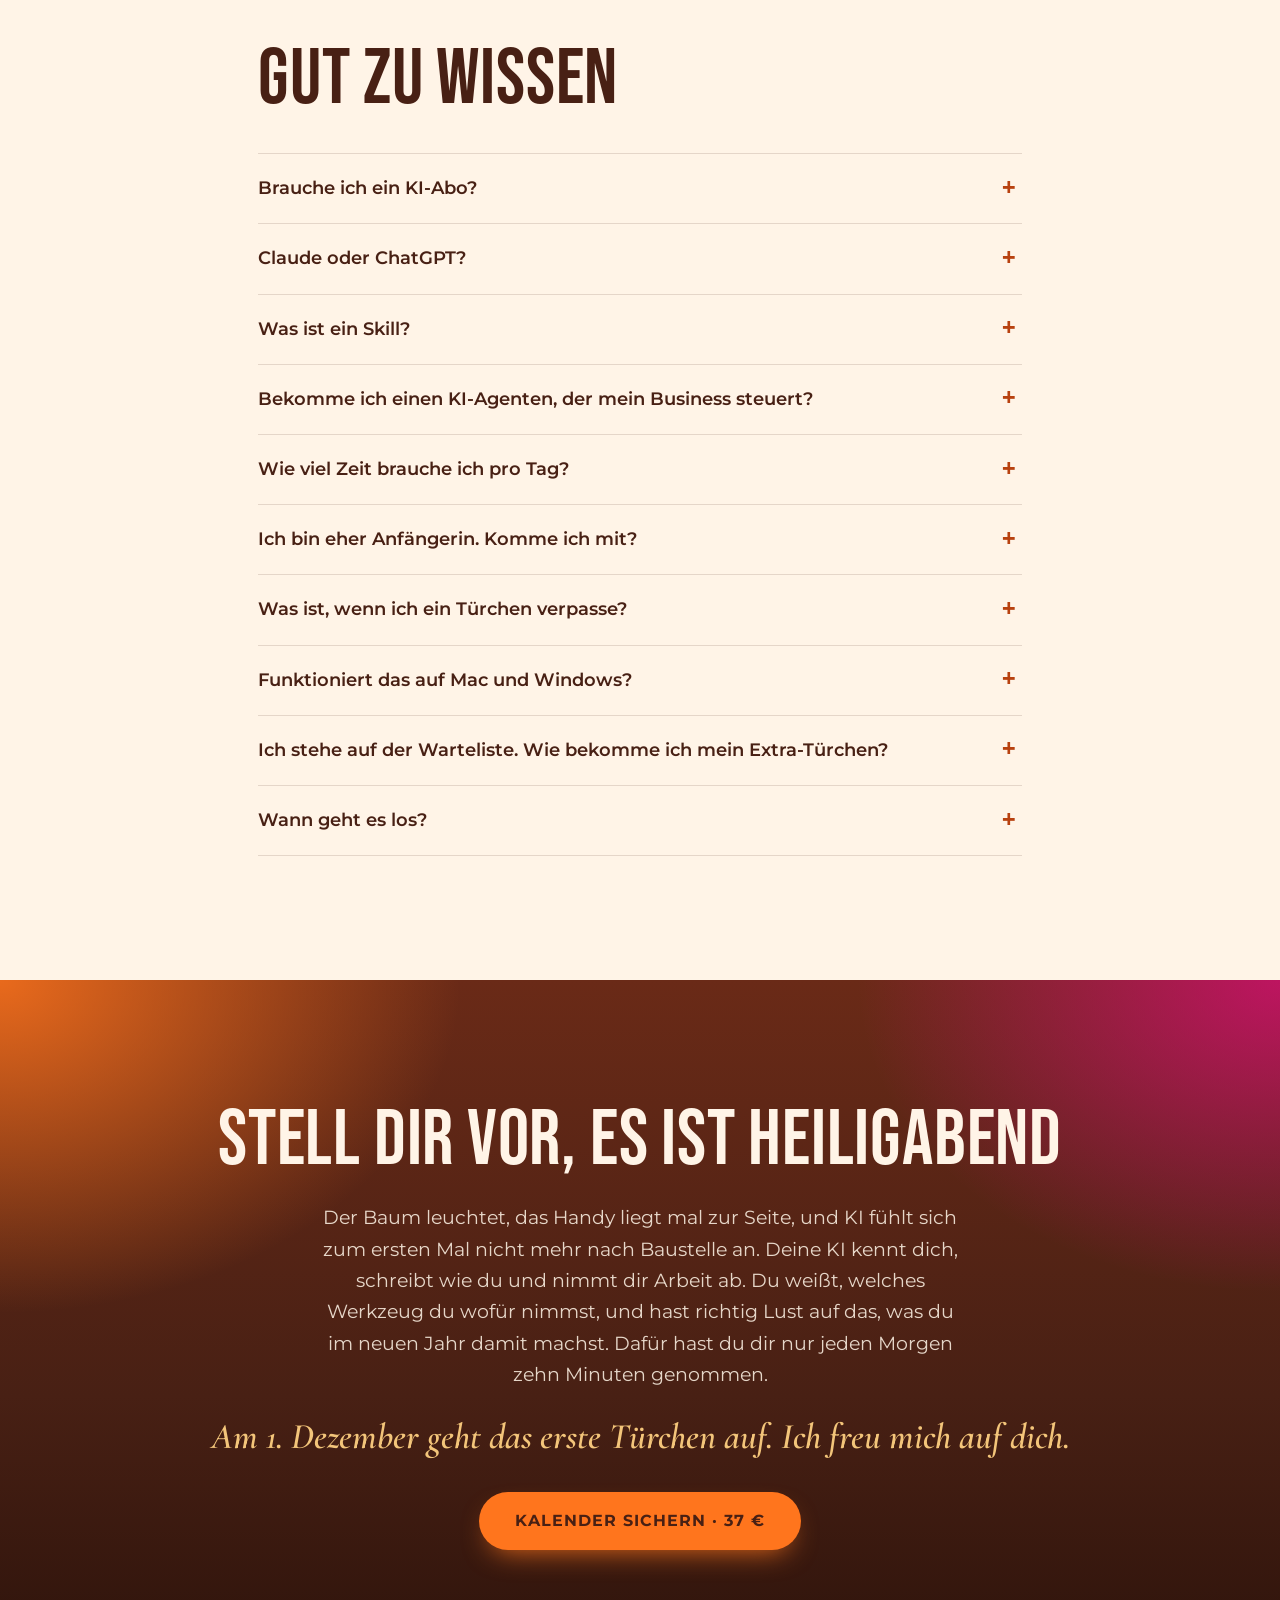
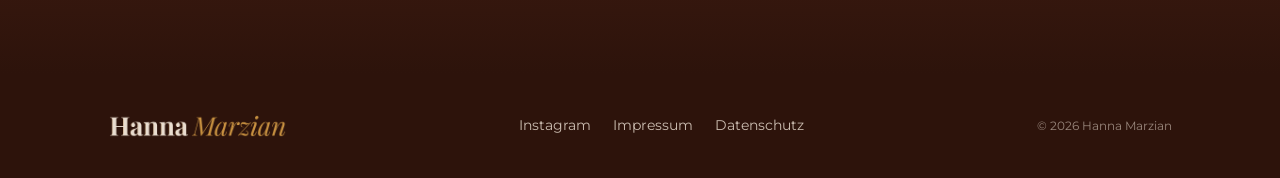
==== commit 2ad42c3a: "Add files via upload" ====
--- a/index.html
+++ b/index.html
@@ -122,37 +122,37 @@
 
   /* ---------- Hero ---------- */
   .hero {
-    padding-top: clamp(100px, 10vw, 128px); padding-bottom: clamp(64px, 8vw, 110px); overflow: hidden;
+    padding-top: clamp(92px, 8.6vw, 118px); padding-bottom: clamp(64px, 8vw, 110px); overflow: hidden;
     background:
       radial-gradient(55% 60% at 88% 42%, rgba(255, 117, 29, 0.20), transparent 70%),
       radial-gradient(35% 40% at 100% 0%, rgba(245, 7, 145, 0.10), transparent 70%),
       var(--cream);
   }
-  .hero-grid { display: grid; grid-template-areas: "head" "visual"; gap: 34px; }
+  .hero-grid { display: grid; grid-template-areas: "head" "wk1" "visual"; gap: 30px; }
   .hero-head { grid-area: head; }
   .hero-visual { grid-area: visual; position: relative; width: 100%; max-width: 330px; margin: 0 auto; }
   @media (min-width: 960px) {
     .hero-grid { grid-template-columns: 1.15fr 0.85fr; grid-template-areas: "head visual"; column-gap: 56px; align-items: center; }
     .hero-visual { max-width: 400px; margin-right: 0; }
-  }
-  .hero h1 { color: var(--choc); font-size: clamp(58px, 8.4vw, 104px); }
+    .hero-grid .wk1 { grid-area: visual; align-self: end; justify-self: start; width: 330px; margin: 0 0 3% -8%; position: relative; z-index: 3; }
+  }
+  .hero h1 { color: var(--choc); font-size: clamp(54px, 7.6vw, 98px); }
   .hero .acc { margin-top: 14px; text-wrap: balance; }
   .wk1 {
-    position: relative; z-index: 3; margin: -34px auto 0; max-width: 340px;
-    padding: 16px 18px 14px; background: #fff; border: 1.5px solid rgba(255, 117, 29, 0.45); border-radius: 18px;
-    box-shadow: 0 18px 40px -22px rgba(72, 32, 20, 0.55);
-  }
-  @media (min-width: 960px) {
-    .wk1 { position: absolute; left: -16%; bottom: -2%; margin: 0; width: 330px; }
-  }
-  .wk1-label { font-family: var(--head); font-size: 19px; letter-spacing: 0.06em; line-height: 1; color: var(--orange-ink); margin: 0 0 10px; }
-  .wk1 ul { list-style: none; margin: 0; padding: 0; display: grid; gap: 8px; }
-  .wk1 li { display: flex; gap: 10px; align-items: flex-start; font-size: 15.5px; line-height: 1.35; color: var(--choc); }
+    grid-area: wk1; margin: 0; max-width: 35em; padding: 14px 18px 12px;
+    background: #fff; border: 1.5px solid rgba(255, 117, 29, 0.45); border-radius: 16px;
+    box-shadow: 0 16px 36px -24px rgba(72, 32, 20, 0.55);
+  }
+  .wk1-label { font-family: var(--head); font-size: 19px; letter-spacing: 0.06em; line-height: 1; color: var(--orange-ink); margin: 0 0 9px; }
+  .wk1 ul { list-style: none; margin: 0; padding: 0; display: grid; gap: 7px; }
+  .wk1 li.later { margin-top: 3px; padding-top: 9px; border-top: 1px dashed rgba(184, 65, 15, 0.3); }
+  .wk1 .star { width: 14px; height: 14px; fill: var(--gold); vertical-align: -0.1em; }
+  .wk1 li { display: flex; gap: 10px; align-items: flex-start; font-size: 15.5px; line-height: 1.38; color: var(--choc); }
   .wk1 li b { font-weight: 700; }
   .wk1 li .i { flex: none; width: 18px; height: 18px; margin-top: 1px; fill: var(--orange); }
   .wk1-note { margin: 10px 0 0; font-size: 12.5px; color: var(--ink-soft); display: flex; align-items: center; gap: 6px; }
   .wk1-note .i { width: 13px; height: 13px; fill: var(--gold); }
-  .lead { font-size: clamp(17px, 1.35vw, 19px); color: var(--ink-soft); max-width: 33em; margin: 22px 0 0; }
+  .lead { font-size: clamp(17px, 1.35vw, 19px); color: var(--ink-soft); max-width: 33em; margin: 18px 0 0; }
   .hero .lead strong { color: var(--choc); font-weight: 600; }
   .cta-row { display: flex; flex-wrap: wrap; align-items: center; gap: 14px 22px; margin-top: 26px; }
   .cta-note { font-size: 14px; line-height: 1.5; color: var(--ink-soft); margin: 0; }
@@ -181,6 +181,21 @@
   .card p { margin: 0; color: var(--ink-soft); font-size: 16px; }
   .pain .closing { margin-top: 46px; }
   .closing-text { margin: 18px auto 0; max-width: 32em; font-size: clamp(17px, 1.5vw, 19px); color: var(--ink-soft); }
+
+  /* ---------- Erklärung Ordner ---------- */
+  .explain { margin-top: 56px; display: grid; gap: 26px; align-items: center; background: var(--paper); border: 1px solid var(--line); border-radius: var(--radius); padding: clamp(22px, 3vw, 36px); }
+  @media (min-width: 900px) { .explain { grid-template-columns: 1fr 1fr; gap: 40px; } }
+  .explain h3 { margin-bottom: 12px; }
+  .explain-text p { color: var(--ink-soft); font-size: 16.5px; margin: 0 0 10px; }
+  .explain-text p:last-child { margin-bottom: 0; }
+  .tree { background: #fff; border: 1px solid var(--line); border-radius: 14px; padding: 18px 20px; box-shadow: 0 14px 34px -26px rgba(72, 32, 20, 0.5); }
+  .tree-title { font: 700 11px/1.3 var(--body); letter-spacing: 0.16em; text-transform: uppercase; color: var(--orange-ink); margin: 0 0 12px; }
+  .tree-row { display: flex; gap: 10px; align-items: flex-start; padding: 7px 0 7px 26px; position: relative; font-size: 15px; line-height: 1.4; color: var(--choc); }
+  .tree-row.root { padding-left: 0; font-size: 16px; }
+  .tree-row:not(.root)::before { content: ""; position: absolute; left: 9px; top: 0; bottom: 50%; width: 12px; border-left: 1.5px solid rgba(184, 65, 15, 0.35); border-bottom: 1.5px solid rgba(184, 65, 15, 0.35); border-bottom-left-radius: 4px; }
+  .tree-row b { font-weight: 700; }
+  .tree-row span { display: block; color: var(--ink-soft); font-size: 14px; }
+  .ti { flex: none; width: 18px; height: 18px; margin-top: 1px; color: var(--orange); }
 
   /* ---------- Heute und an Heiligabend ---------- */
   .change { background: var(--paper); }
@@ -256,6 +271,11 @@
   .stage-days { font: 700 11px/1 var(--body); letter-spacing: 0.16em; text-transform: uppercase; color: rgba(255, 244, 231, 0.62); }
   .stage h3 { font-size: 26px; margin: 12px 0 8px; }
   .stage p { font-size: 15px; margin: 0; }
+  .stage-list { list-style: none; margin: 14px 0 0; padding: 12px 0 0; border-top: 1px solid rgba(233, 172, 76, 0.22); display: grid; gap: 7px; }
+  .stage-list li { position: relative; padding-left: 16px; font-size: 14.5px; line-height: 1.4; color: rgba(255, 244, 231, 0.9); }
+  .stage-list li::before { content: ""; position: absolute; left: 0; top: 0.55em; width: 6px; height: 6px; border-radius: 50%; background: var(--sc); }
+  .stage-list .star { width: 13px; height: 13px; fill: var(--gold); vertical-align: -0.1em; }
+
 
   .cal { display: grid; gap: 26px; }
   @media (min-width: 960px) { .cal { grid-template-columns: minmax(0, 1fr) minmax(0, 1fr); gap: 44px; align-items: start; } }
@@ -318,6 +338,8 @@
   .glance .i { fill: var(--gold); align-self: center; }
 
   .teasers { margin-top: 64px; }
+  .teasers-note { margin: 40px 0 0; font-size: 15px; color: rgba(255, 244, 231, 0.72); }
+  .teasers-note .i { width: 14px; height: 14px; fill: var(--gold); vertical-align: -0.1em; }
   .teasers h3 { font-size: clamp(30px, 3.2vw, 40px); margin-bottom: 8px; }
   .teasers > p { margin-bottom: 22px; }
   .chips { list-style: none; margin: 0; padding: 0; display: flex; flex-wrap: wrap; gap: 10px; }
@@ -393,7 +415,9 @@
   .checks li strong { color: var(--cream); font-weight: 600; }
   .checks .mark { position: absolute; left: 0; top: 1px; width: 24px; height: 24px; border-radius: 50%; background: var(--gold); color: var(--choc); display: grid; place-items: center; }
   .checks .mark .i { width: 14px; height: 14px; }
+  .offer-card .value-line { margin: 26px 0 10px; color: var(--gold-soft); font-style: italic; font-weight: 600; font-family: var(--acc); font-size: clamp(21px, 1.9vw, 24px); line-height: 1.3; }
   .checks .star-inline { width: 15px; height: 15px; fill: var(--gold); vertical-align: -0.1em; margin-left: 2px; }
+  .special { margin: 22px 0 4px; display: inline-block; padding: 5px 12px; border-radius: 999px; background: var(--gA); color: #fff; font: 700 12px/1.2 var(--body); letter-spacing: 0.14em; text-transform: uppercase; }
   .price { display: flex; align-items: baseline; gap: 14px; flex-wrap: wrap; margin-bottom: 24px; }
   .amount { font-family: var(--head); font-size: clamp(68px, 8vw, 96px); line-height: 0.85; color: var(--cream); }
   .price-note { font-size: 14px; color: rgba(255, 244, 231, 0.72); }
@@ -480,6 +504,8 @@
 <svg width="0" height="0" style="position:absolute" aria-hidden="true" focusable="false">
   <symbol id="i-star" viewBox="0 0 24 24"><path d="M12 2.2l2.95 6.2 6.8.82-5.02 4.68 1.31 6.72L12 17.3l-6.04 3.32 1.31-6.72L2.25 9.22l6.8-.82z"/></symbol>
   <symbol id="i-spark" viewBox="0 0 64 64"><path d="M32 4C34 24 40 30 60 32 40 34 34 40 32 60 30 40 24 34 4 32 24 30 30 24 32 4Z"/></symbol>
+  <symbol id="i-folder" viewBox="0 0 24 24"><path d="M3 6.5A1.5 1.5 0 0 1 4.5 5h4.2l2 2.2h8.8A1.5 1.5 0 0 1 21 8.7v9.8a1.5 1.5 0 0 1-1.5 1.5h-15A1.5 1.5 0 0 1 3 18.5z" fill="currentColor"/></symbol>
+  <symbol id="i-file" viewBox="0 0 24 24"><path d="M6.5 3h7.2L19 8.3v11.2A1.5 1.5 0 0 1 17.5 21h-11A1.5 1.5 0 0 1 5 19.5v-15A1.5 1.5 0 0 1 6.5 3z" fill="none" stroke="currentColor" stroke-width="1.8"/><path d="M13.5 3v5.5H19" fill="none" stroke="currentColor" stroke-width="1.8"/></symbol>
   <symbol id="i-arrow" viewBox="0 0 24 24"><path d="M4 12h15M13 6l6 6-6 6" fill="none" stroke="currentColor" stroke-width="2.6" stroke-linecap="round" stroke-linejoin="round"/></symbol>
   <symbol id="i-check" viewBox="0 0 24 24"><path d="M5 12.5l4.2 4.2L19 7" fill="none" stroke="currentColor" stroke-width="2.8" stroke-linecap="round" stroke-linejoin="round"/></symbol>
 </svg>
@@ -505,12 +531,22 @@
       <h1>In 24 Tagen<br />KI im Griff</h1>
       <p class="acc">24 KI-Hacks zum Auspacken</p>
       <svg class="swoosh" viewBox="0 0 330 14" aria-hidden="true"><path d="M3 10 C 95 2, 210 2, 327 7" /></svg>
-      <p class="lead"><strong>Für Selbstständige und Coaches, die bei KI endlich durchblicken wollen.</strong> Jeden Morgen öffnest du ein Türchen mit einem kurzen Video und einem Werkzeug, das du behältst. Schritt für Schritt, bis deine KI dich kennt und dir echte Arbeit abnimmt.</p>
+      <p class="lead"><strong>Für Selbstständige und Coaches, die bei KI endlich durchblicken wollen.</strong> Den Unterschied merkst du schon nach den ersten Tagen: Karussells, die richtig gut aussehen, in Minuten statt Stunden, und Reels, die Claude für dich schneidet. Jeden Morgen ein Türchen mit Video und Werkzeug, das du behältst.</p>
       <div class="cta-row">
         <a class="btn btn-lg" data-checkout href="#angebot">Kalender sichern · <span data-preis>37</span>&nbsp;€</a>
         <p class="cta-note"><strong>Tag 0 startet sofort nach dem Kauf.</strong><span id="countdown" hidden></span></p>
       </div>
     </div>
+
+    <div class="wk1">
+      <p class="wk1-label">Schon nach den ersten Tagen</p>
+      <ul>
+        <li><svg class="i" aria-hidden="true"><use href="#i-spark" /></svg><span><b>Ab Tag 1: Karussells in Minuten,</b> die richtig gut aussehen, in deinen Farben&nbsp;<svg class="i star" role="img" aria-label="mit Claude Pro"><use href="#i-star" /></svg></span></li>
+        <li><svg class="i" aria-hidden="true"><use href="#i-spark" /></svg><span><b>Ab Tag 2: Reels, die Claude für dich schneidet,</b> Pausen raus, Animationen drüber&nbsp;<svg class="i star" role="img" aria-label="mit Claude Pro"><use href="#i-star" /></svg></span></li>
+        <li class="later"><svg class="i" aria-hidden="true"><use href="#i-spark" /></svg><span><b>Später zum Beispiel:</b> Belege fürs Finanzamt sortieren lassen, statt stundenlang Zettel zu wälzen&nbsp;<svg class="i star" role="img" aria-label="mit Claude Pro"><use href="#i-star" /></svg></span></li>
+      </ul>
+      <p class="wk1-note"><svg class="i" aria-hidden="true"><use href="#i-star" /></svg>mit Claude Pro, mehr dazu weiter unten</p>
+      </div>
 
     <div class="hero-visual">
       <div class="glow" aria-hidden="true"></div>
@@ -522,14 +558,6 @@
         <source srcset="kalender-box.webp" type="image/webp" />
         <img src="kalender-box.png" width="720" height="933" alt="Der KI-Adventskalender von Hanna Marzian: eine Box mit 24 Türchen, das erste leuchtet" fetchpriority="high" />
       </picture>
-      <div class="wk1">
-        <p class="wk1-label">Gleich in der ersten Woche</p>
-        <ul>
-          <li><svg class="i" aria-hidden="true"><use href="#i-spark" /></svg><span><b>Instagram-Karussells</b> auf Knopfdruck bauen lassen</span></li>
-          <li><svg class="i" aria-hidden="true"><use href="#i-spark" /></svg><span><b>Reels schneiden lassen:</b> Pausen raus, Animationen drüber</span></li>
-        </ul>
-        <p class="wk1-note"><svg class="i" aria-hidden="true"><use href="#i-star" /></svg>mit Claude Pro, mehr dazu weiter unten</p>
-      </div>
     </div>
   </div>
 </section>
@@ -582,9 +610,9 @@
         <p class="vs-after"><span class="vs-tag">Am 24. Dezember</span><span class="vs-check" aria-hidden="true"><svg class="i"><use href="#i-check" /></svg></span><span>Deine Texte klingen nach dir, weil deine KI weiß, wie du schreibst und welche Floskeln rausfliegen.</span></p>
       </li>
       <li class="vs-row reveal">
-        <p class="vs-before"><span class="vs-tag">Heute</span>Ein Karussell kostet dich einen halben Tag in Canva.</p>
+        <p class="vs-before"><span class="vs-tag">Heute</span>Ein Karussell kostet dich einen halben Tag in Canva und sieht am Ende trotzdem nicht so aus, wie du es willst.</p>
         <span class="vs-arrow" aria-hidden="true"><svg class="i"><use href="#i-arrow" /></svg></span>
-        <p class="vs-after"><span class="vs-tag">Am 24. Dezember</span><span class="vs-check" aria-hidden="true"><svg class="i"><use href="#i-check" /></svg></span><span>Du gibst ein Thema ein, und Claude baut dir das Karussell.&nbsp;<svg class="i vs-star" role="img" aria-label="mit Claude Pro"><use href="#i-star" /></svg></span></p>
+        <p class="vs-after"><span class="vs-tag">Am 24. Dezember</span><span class="vs-check" aria-hidden="true"><svg class="i"><use href="#i-check" /></svg></span><span>Du gibst ein Thema ein, und Claude baut dir ein Karussell, das richtig gut aussieht, in deinen Farben.&nbsp;<svg class="i vs-star" role="img" aria-label="mit Claude Pro"><use href="#i-star" /></svg></span></p>
       </li>
       <li class="vs-row reveal">
         <p class="vs-before"><span class="vs-tag">Heute</span>Dein Rohvideo liegt ungeschnitten auf dem Handy.</p>
@@ -627,6 +655,20 @@
         <p>Alle Werkzeuge liegen in deinem Ordner. Deine KI schreibt wie du und übernimmt Aufgaben, für die du bisher Stunden gebraucht hast: Karussells, Reels, Texte und dein Postfach.</p>
       </li>
     </ol>
+    <div class="explain reveal">
+      <div class="explain-text">
+        <h3>Was heißt eigentlich „deine KI, die dich kennt“?</h3>
+        <p>Ganz einfach: ein Ordner auf deinem Rechner. Darin liegt alles, was Claude über dich und deine Arbeit wissen muss, und Claude schaut bei jeder Aufgabe hinein. Deshalb musst du dich nicht mehr erklären, und die Ergebnisse klingen nach dir.</p>
+        <p>Jedes Türchen legt etwas dazu. Ohne Abo baust du dasselbe als Projekt in Claude.</p>
+      </div>
+      <div class="tree" role="img" aria-label="So sieht dein Ordner am 24. Dezember aus: Adventskalender mit den Ordnern Wissen und Türchen 1 bis 24 und der Datei CLAUDE.md">
+        <p class="tree-title">Dein Ordner am 24. Dezember</p>
+        <div class="tree-row root"><svg class="ti" aria-hidden="true"><use href="#i-folder" /></svg><b>Adventskalender</b></div>
+        <div class="tree-row"><svg class="ti" aria-hidden="true"><use href="#i-folder" /></svg><div><b>Wissen</b><span>wer du bist, was du anbietest, für wen du arbeitest, wie du klingst</span></div></div>
+        <div class="tree-row"><svg class="ti" aria-hidden="true"><use href="#i-folder" /></svg><div><b>Türchen 1 bis 24</b><span>deine Werkzeuge und Ergebnisse, Tag für Tag</span></div></div>
+        <div class="tree-row"><svg class="ti" aria-hidden="true"><use href="#i-file" /></svg><div><b>CLAUDE.md</b><span>deine Spielregeln, damit Claude immer gleich gut arbeitet</span></div></div>
+      </div>
+    </div>
   </div>
 </section>
 
@@ -641,22 +683,44 @@
       <div class="stage reveal" style="--sc:#E9AC4C">
         <div class="stage-top"><span class="stage-n">01</span><span class="stage-days">Tag 0 bis 6</span></div>
         <h3>Einrichten &amp; Grundlagen</h3>
-        <p>Dein KI-Ordner, Karussells, Reels und Texte, die nach dir klingen.</p>
+        <p>Danach kennt dich deine KI, und deine Inhalte sehen nach dir aus.</p>
+        <ul class="stage-list">
+          <li>Dein KI-Ordner, der dich kennt</li>
+          <li>Karussells und Reels mit Claude&nbsp;<svg class="i star" role="img" aria-label="mit Claude Pro"><use href="#i-star" /></svg></li>
+          <li>Texte ohne KI-Floskeln</li>
+          <li>Dein Second Brain zum Nikolaus&nbsp;<svg class="i star" role="img" aria-label="mit Claude Pro"><use href="#i-star" /></svg></li>
+        </ul>
       </div>
       <div class="stage reveal" style="--sc:#FF751D">
         <div class="stage-top"><span class="stage-n">02</span><span class="stage-days">Tag 7 bis 13</span></div>
         <h3>Clever nutzen</h3>
-        <p>KI im Browser, das richtige Modell für jede Aufgabe und Grafiken in deinen Farben.</p>
+        <p>Danach weißt du, welches Werkzeug du wofür nimmst.</p>
+        <ul class="stage-list">
+          <li>Claude arbeitet in deinem Browser mit&nbsp;<svg class="i star" role="img" aria-label="mit Claude Pro"><use href="#i-star" /></svg></li>
+          <li>Das richtige Modell, damit dein Limit länger hält</li>
+          <li>Grafiken in deinen Markenfarben</li>
+        </ul>
       </div>
       <div class="stage reveal" style="--sc:#FF3F63">
         <div class="stage-top"><span class="stage-n">03</span><span class="stage-days">Tag 14 bis 19</span></div>
         <h3>Wow, das geht?!</h3>
-        <p>Mini-Apps, ein aufgeräumtes Postfach und dein Rechner, gesteuert vom Handy.</p>
+        <p>Danach nimmt dir KI echte Büroarbeit ab.</p>
+        <ul class="stage-list">
+          <li>Belege fürs Finanzamt sortieren&nbsp;<svg class="i star" role="img" aria-label="mit Claude Pro"><use href="#i-star" /></svg></li>
+          <li>Dein Postfach in drei Stapel</li>
+          <li>Ein eigener Preisrechner als Mini-App</li>
+          <li>Deinen Rechner vom Handy steuern&nbsp;<svg class="i star" role="img" aria-label="mit Claude Pro"><use href="#i-star" /></svg></li>
+        </ul>
       </div>
       <div class="stage reveal" style="--sc:#F50791">
         <div class="stage-top"><span class="stage-n">04</span><span class="stage-days">Tag 20 bis 24</span></div>
         <h3>Deine persönliche KI</h3>
-        <p>Deine KI kennt dich, schreibt wie du und meldet sich morgens von selbst.</p>
+        <p>Danach arbeitet deine KI so, wie du arbeitest.</p>
+        <ul class="stage-list">
+          <li>Texte in deiner eigenen Tonalität</li>
+          <li>Eine KI, die sich morgens von selbst meldet</li>
+          <li>Am 24.: alle Werkzeuge als Paket zum Mitnehmen</li>
+        </ul>
       </div>
     </div>
 
@@ -678,20 +742,7 @@
       </div>
     </div>
 
-    <div class="teasers reveal">
-      <h3>Außerdem hinter den Türchen</h3>
-      <p>Was genau an welchem Tag kommt, bleibt eine Überraschung. Ein paar Ausblicke:</p>
-      <ul class="chips">
-        <li>Deinen Rechner vom Handy aus steuern <svg class="i" role="img" aria-label="Highlight mit Claude Pro"><use href="#i-star" /></svg></li>
-        <li>Belege fürs Finanzamt sortieren lassen <svg class="i" role="img" aria-label="Highlight mit Claude Pro"><use href="#i-star" /></svg></li>
-        <li>Dein Postfach in drei Stapel sortieren</li>
-        <li>Einen eigenen Preisrechner als Mini-App bauen</li>
-        <li>Dein schwierigstes Kundengespräch üben</li>
-        <li>Grafiken in deinen Markenfarben</li>
-        <li>Eine KI, die sich jeden Morgen von selbst meldet</li>
-        <li>Am 24.: alle Werkzeuge in einem Paket zum Mitnehmen</li>
-      </ul>
-    </div>
+    <p class="teasers-note reveal">Was genau an welchem Tag kommt, bleibt eine Überraschung. <svg class="i" aria-hidden="true"><use href="#i-star" /></svg> = Highlight mit Claude Pro</p>
   </div>
 </section>
 
@@ -815,15 +866,17 @@
       <ul class="checks">
         <li><span class="mark"><svg class="i" aria-hidden="true"><use href="#i-check" /></svg></span><strong>Tag 0 sofort nach dem Kauf:</strong> Deine KI lernt dich kennen, damit du dich nie wieder erklären musst</li>
         <li><span class="mark"><svg class="i" aria-hidden="true"><use href="#i-check" /></svg></span><strong>24 Türchen</strong> vom 1. bis 24. Dezember, jeden Morgen per Mail: zehn Minuten am Tag, die du sofort merkst</li>
-        <li><span class="mark"><svg class="i" aria-hidden="true"><use href="#i-check" /></svg></span><strong>Gleich in Woche 1:</strong> Karussells und Reels, die Claude für dich baut <svg class="i star-inline" role="img" aria-label="mit Claude Pro"><use href="#i-star" /></svg></li>
+        <li><span class="mark"><svg class="i" aria-hidden="true"><use href="#i-check" /></svg></span><strong>Gleich in Woche 1:</strong> Karussells, die richtig gut aussehen, und Reels, die Claude für dich schneidet <svg class="i star-inline" role="img" aria-label="mit Claude Pro"><use href="#i-star" /></svg></li>
         <li><span class="mark"><svg class="i" aria-hidden="true"><use href="#i-check" /></svg></span><strong>24 Werkzeuge, die du behältst:</strong> fertige Vorlagen für Claude und ChatGPT, die du immer wieder nutzt</li>
         <li><span class="mark"><svg class="i" aria-hidden="true"><use href="#i-check" /></svg></span><strong>Kurze Videos</strong>, in denen du genau siehst, was ich klicke, ohne Fachchinesisch</li>
         <li><span class="mark"><svg class="i" aria-hidden="true"><use href="#i-check" /></svg></span><strong>Alle Türchen dauerhaft im Mitgliederbereich</strong>, falls du mal einen Tag verpasst</li>
         <li><span class="mark"><svg class="i" aria-hidden="true"><use href="#i-check" /></svg></span><strong>Für die Warteliste:</strong> ein Extra-Türchen am 25. Dezember</li>
       </ul>
+      <p class="value-line">Allein Karussell und Reel sparen dir jede Woche Stunden. Dazu kommen 22 weitere Werkzeuge, die du behältst.</p>
+      <p class="special">Weihnachtsspecial</p>
       <div class="price">
         <span class="amount"><span data-preis>37</span>&nbsp;€</span>
-        <span class="price-note">einmalig, inkl. MwSt.<br />Das sind rund <span data-pro-tuer>1,50</span>&nbsp;€ pro Türchen.</span>
+        <span class="price-note">einmalig, inkl. MwSt.<br />Das sind rund <span data-pro-tuer>1,50</span>&nbsp;€ pro Türchen<span data-gluehwein>, weniger als ein Glühwein</span>.</span>
       </div>
       <a class="btn btn-lg" data-checkout href="#angebot">Jetzt Kalender sichern</a>
       <p class="fine">Du zahlst einmal über alfima und bekommst sofort Zugang zu Tag 0. Der Kalender ist kein Abo.</p>
@@ -918,7 +971,10 @@
   document.querySelectorAll('[data-preis]').forEach(function (el) { el.textContent = preis; });
   var proTuer = (Math.round(parseFloat(preis.replace(',', '.')) / 24 * 10) / 10).toFixed(2).replace('.', ',');
   if (proTuer !== 'NaN') document.querySelectorAll('[data-pro-tuer]').forEach(function (el) { el.textContent = proTuer; });
+  // „weniger als ein Glühwein“ nur, solange ein Türchen unter 3 € kostet
+  if (!(parseFloat(proTuer.replace(',', '.')) < 3)) document.querySelectorAll('[data-gluehwein]').forEach(function (el) { el.remove(); });
   document.querySelectorAll('[data-checkout]').forEach(function (a) { a.setAttribute('href', link || '#angebot'); });
+
 
   /* ---------- Countdown bis Türchen 1 (1.12.2026, 0 Uhr deutscher Zeit) ---------- */
   var cd = document.getElementById('countdown');
@@ -941,7 +997,7 @@
   var PRO = 'Claude Pro + Desktop-App';
   var OFFEN = {
     0: { titel: 'Dein KI-Ordner', text: 'Wir richten dein Zuhause für alle 24 Werkzeuge ein, und deine KI lernt dich kennen: wofür du sie nutzt, für wen du schreibst und wie du klingst. Mit Claude Pro als Ordner auf deinem Rechner, ohne Abo als Projekt in Claude.', tag: 'Mit und ohne Abo' },
-    1: { titel: 'Karussell auf Knopfdruck', stern: true, text: 'Du gibst ein Thema ein, und Claude baut dir ein fertiges Instagram-Karussell. Dafür bekommst du meinen Karussell-Skill, eine Anleitung, die Claude diese Aufgabe dauerhaft beibringt. Die Farben änderst du mit einem Satz.', tag: PRO },
+    1: { titel: 'Karussell auf Knopfdruck', stern: true, text: 'Du gibst ein Thema ein, und Claude baut dir ein Instagram-Karussell, das richtig gut aussieht. Dafür bekommst du meinen Karussell-Skill, eine Anleitung, die Claude diese Aufgabe dauerhaft beibringt. Die Farben änderst du mit einem Satz.', tag: PRO },
     2: { titel: 'Dein Reel, geschnitten von Claude', stern: true, text: 'Rohvideo rein, Pausen raus, Animationen drüber. Mein Video-Skill übernimmt den Schnitt und richtet die nötigen Programme selbst ein.', tag: PRO },
     3: { titel: 'Warum klingt das nach KI?', text: 'Der Floskel-Killer: Du gibst einen Text rein, die KI markiert typische KI-Floskeln und schreibt sie in klare Worte um. Dazu gibt es ein kurzes Quiz.', tag: FREI },
     4: { titel: 'Klingt nach dir statt nach allen', text: 'Der Konkret-Macher: Deine KI fragt erst nach drei, vier Details, zum Beispiel für wen, ein echtes Beispiel und welches Ergebnis. Dann schreibt sie, und der Unterschied ist sofort sichtbar.', tag: FREI },
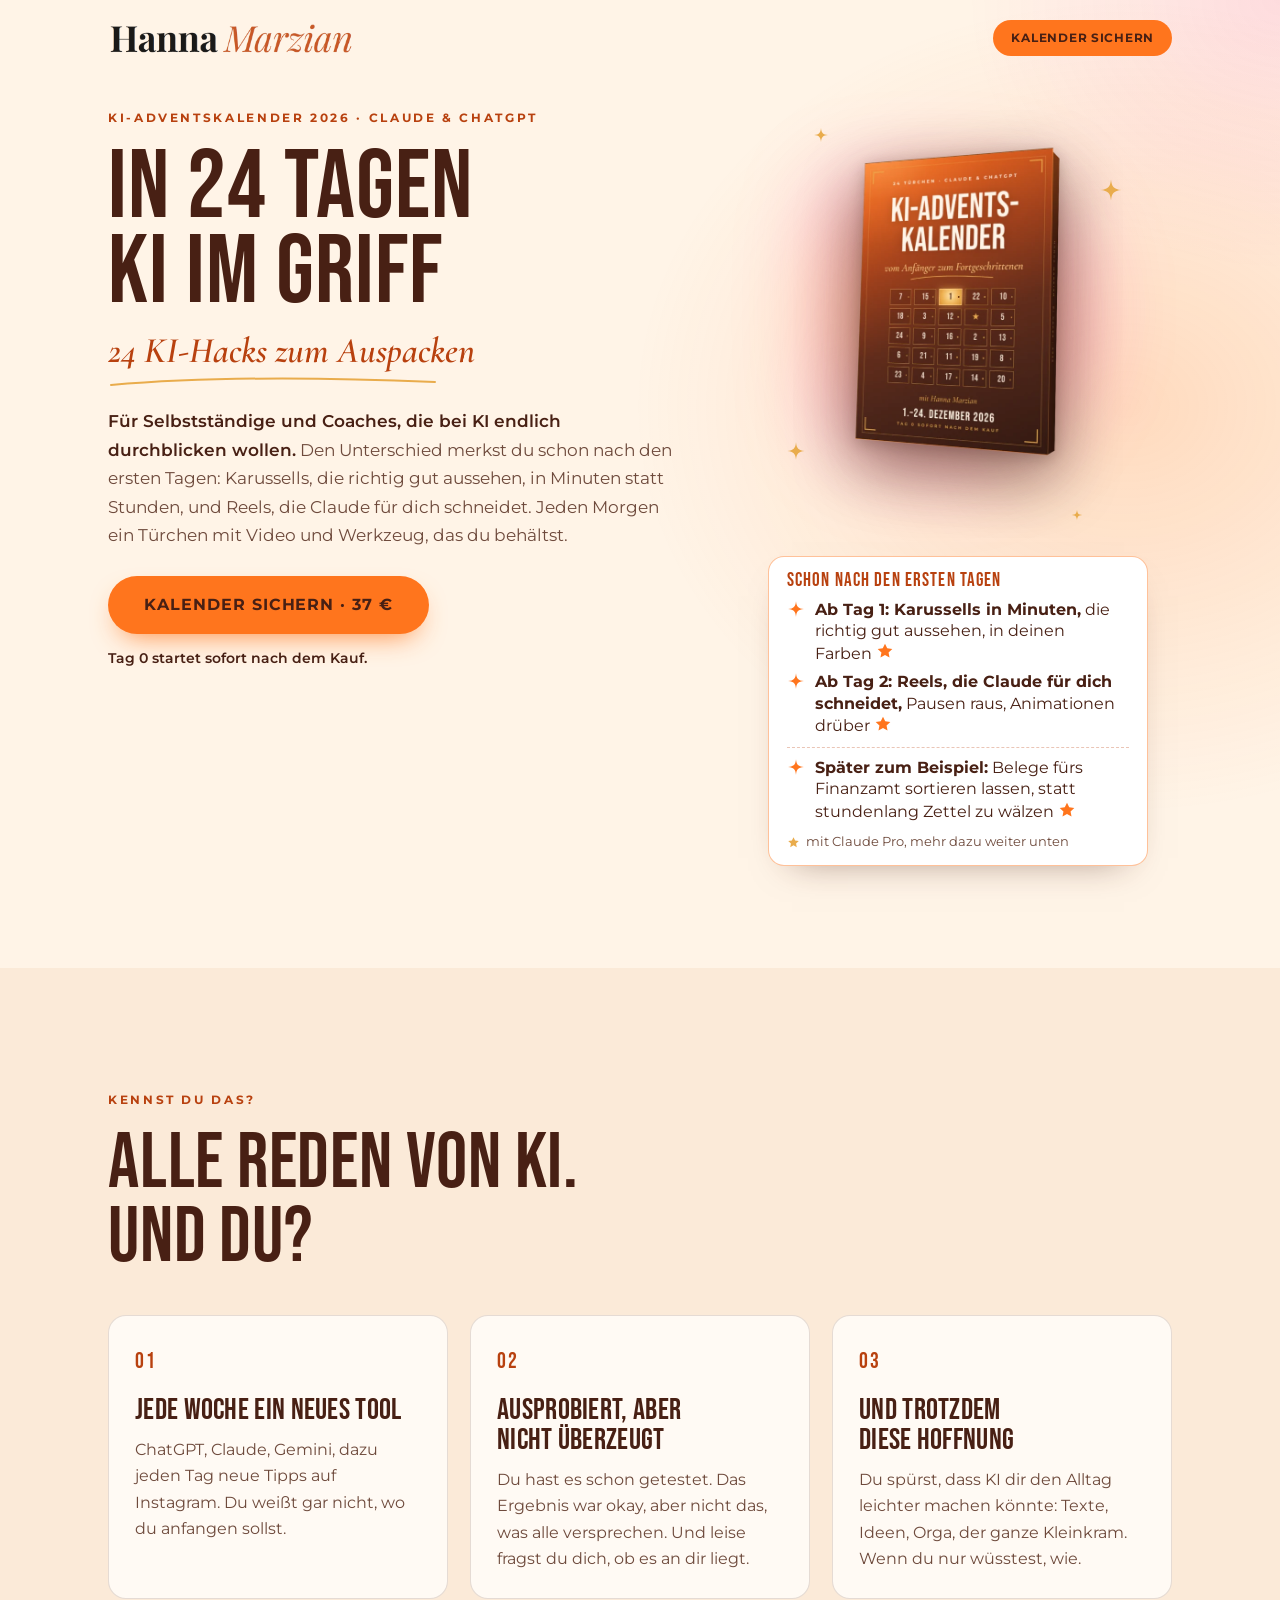
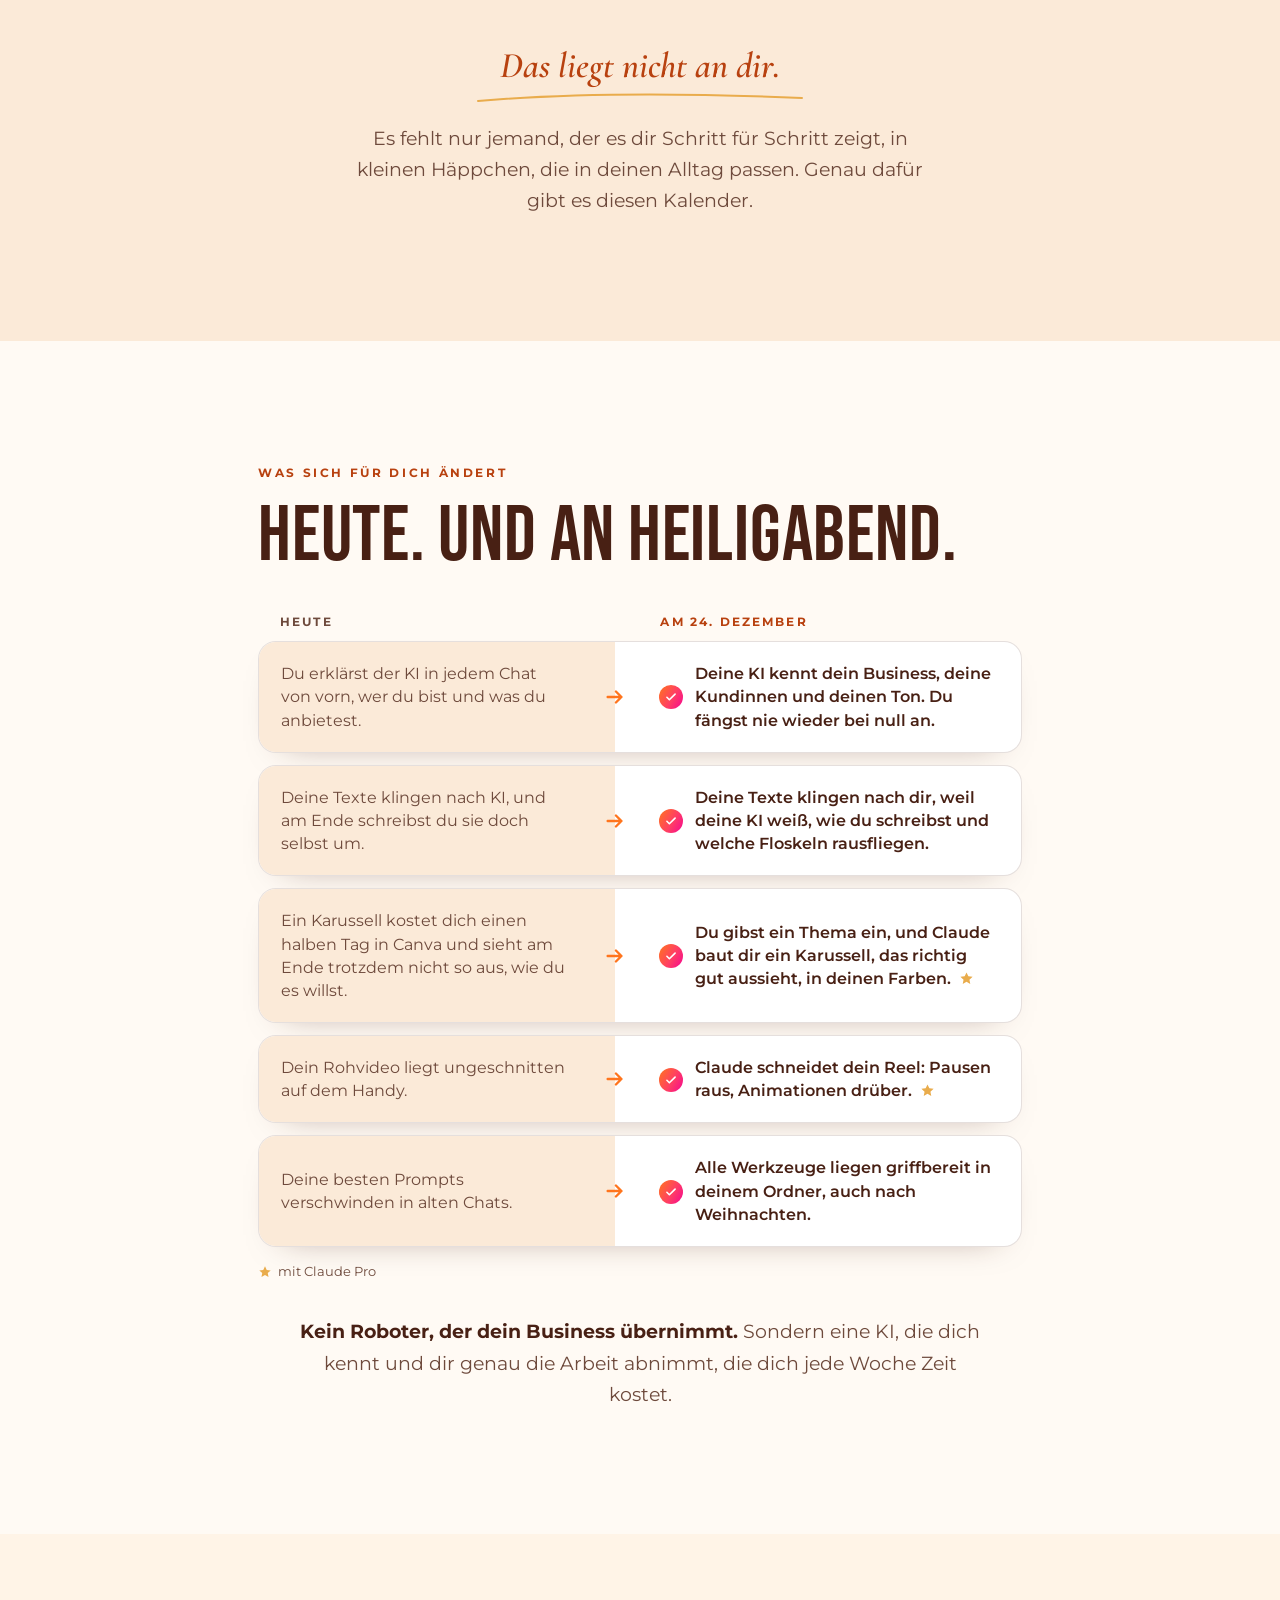
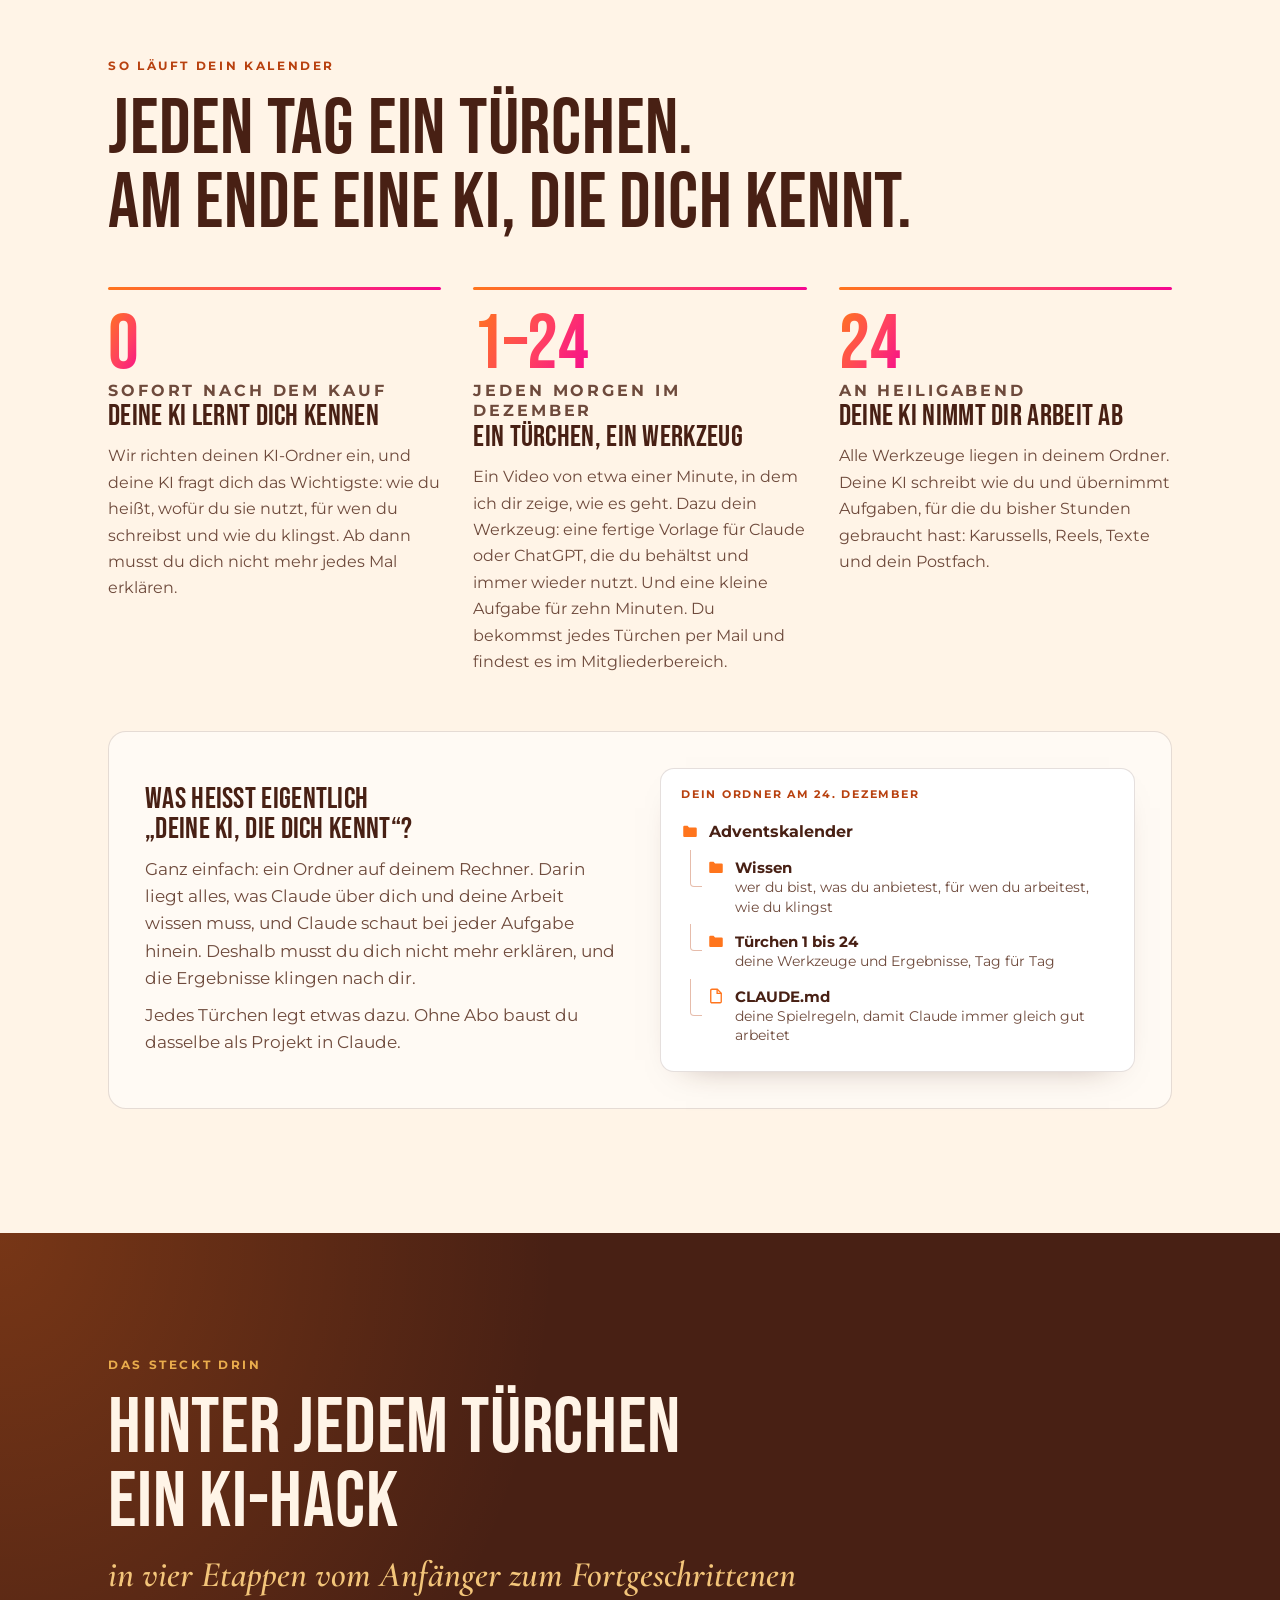
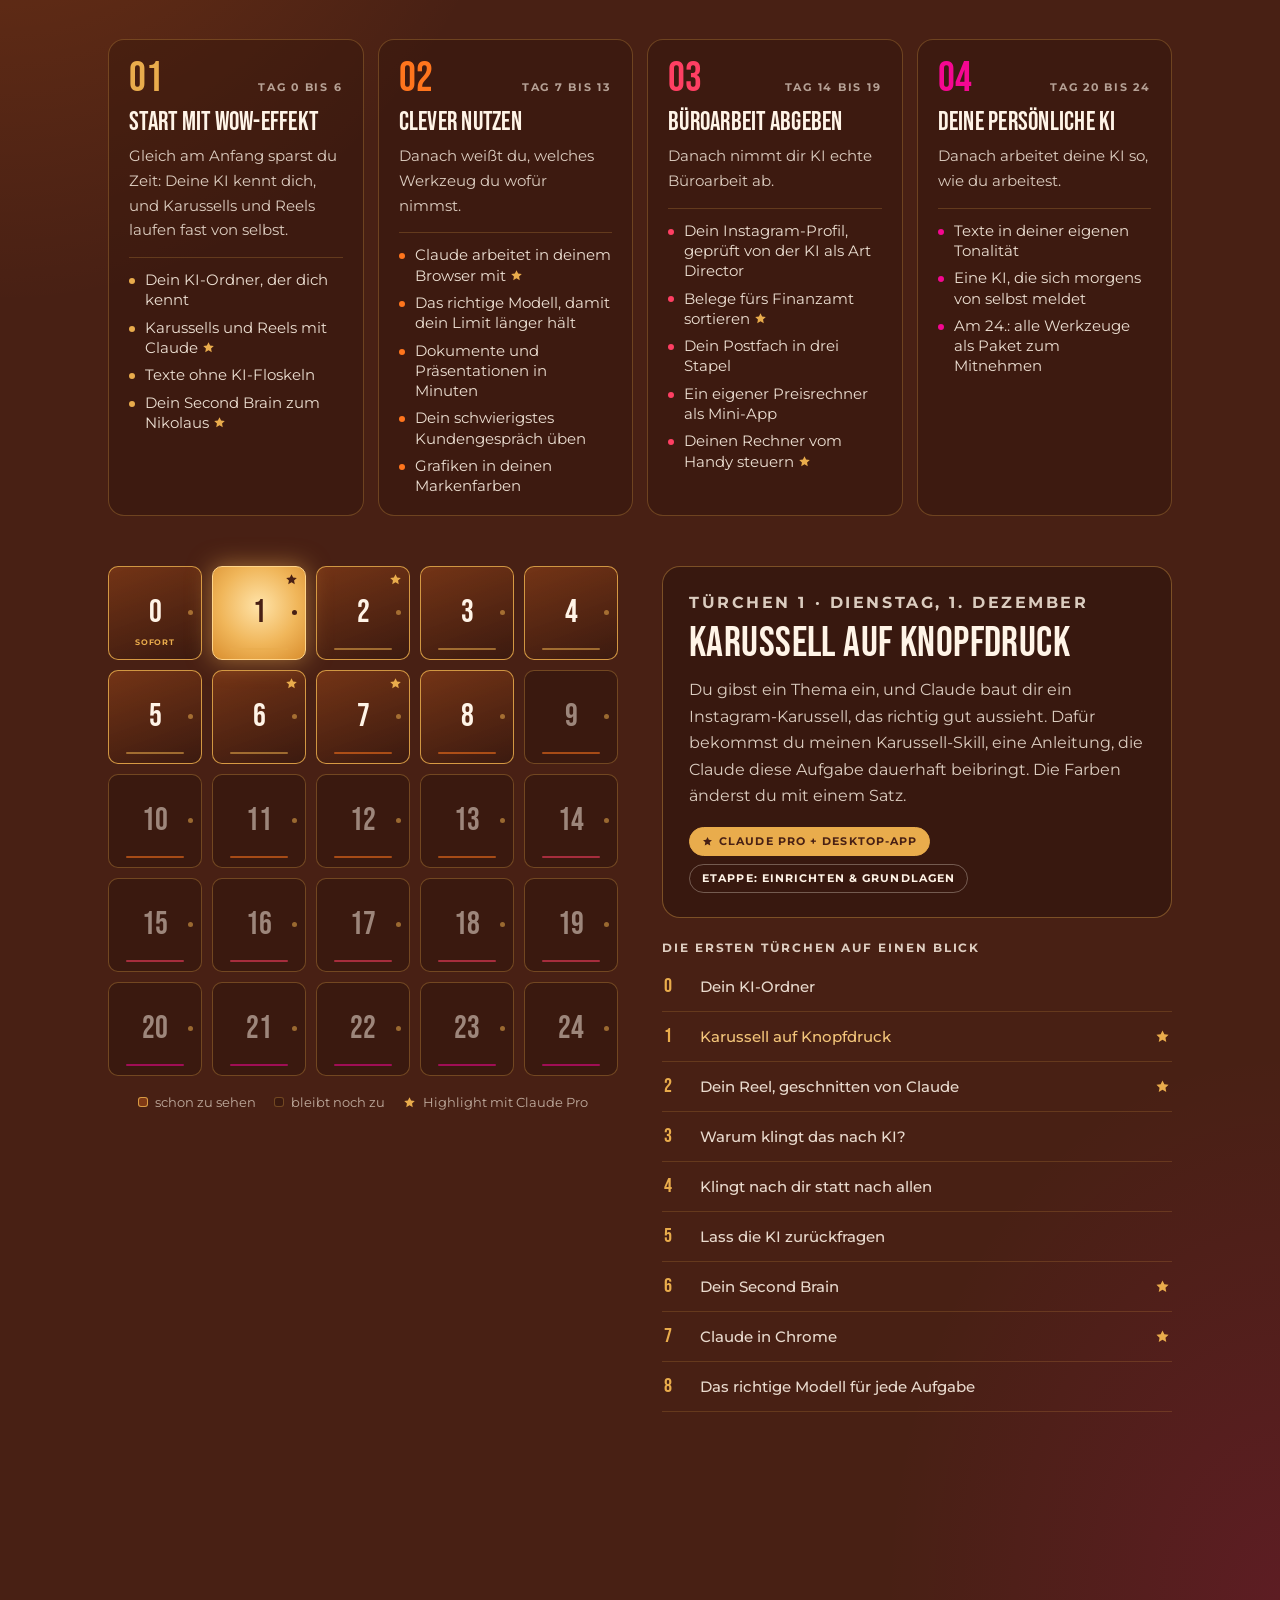
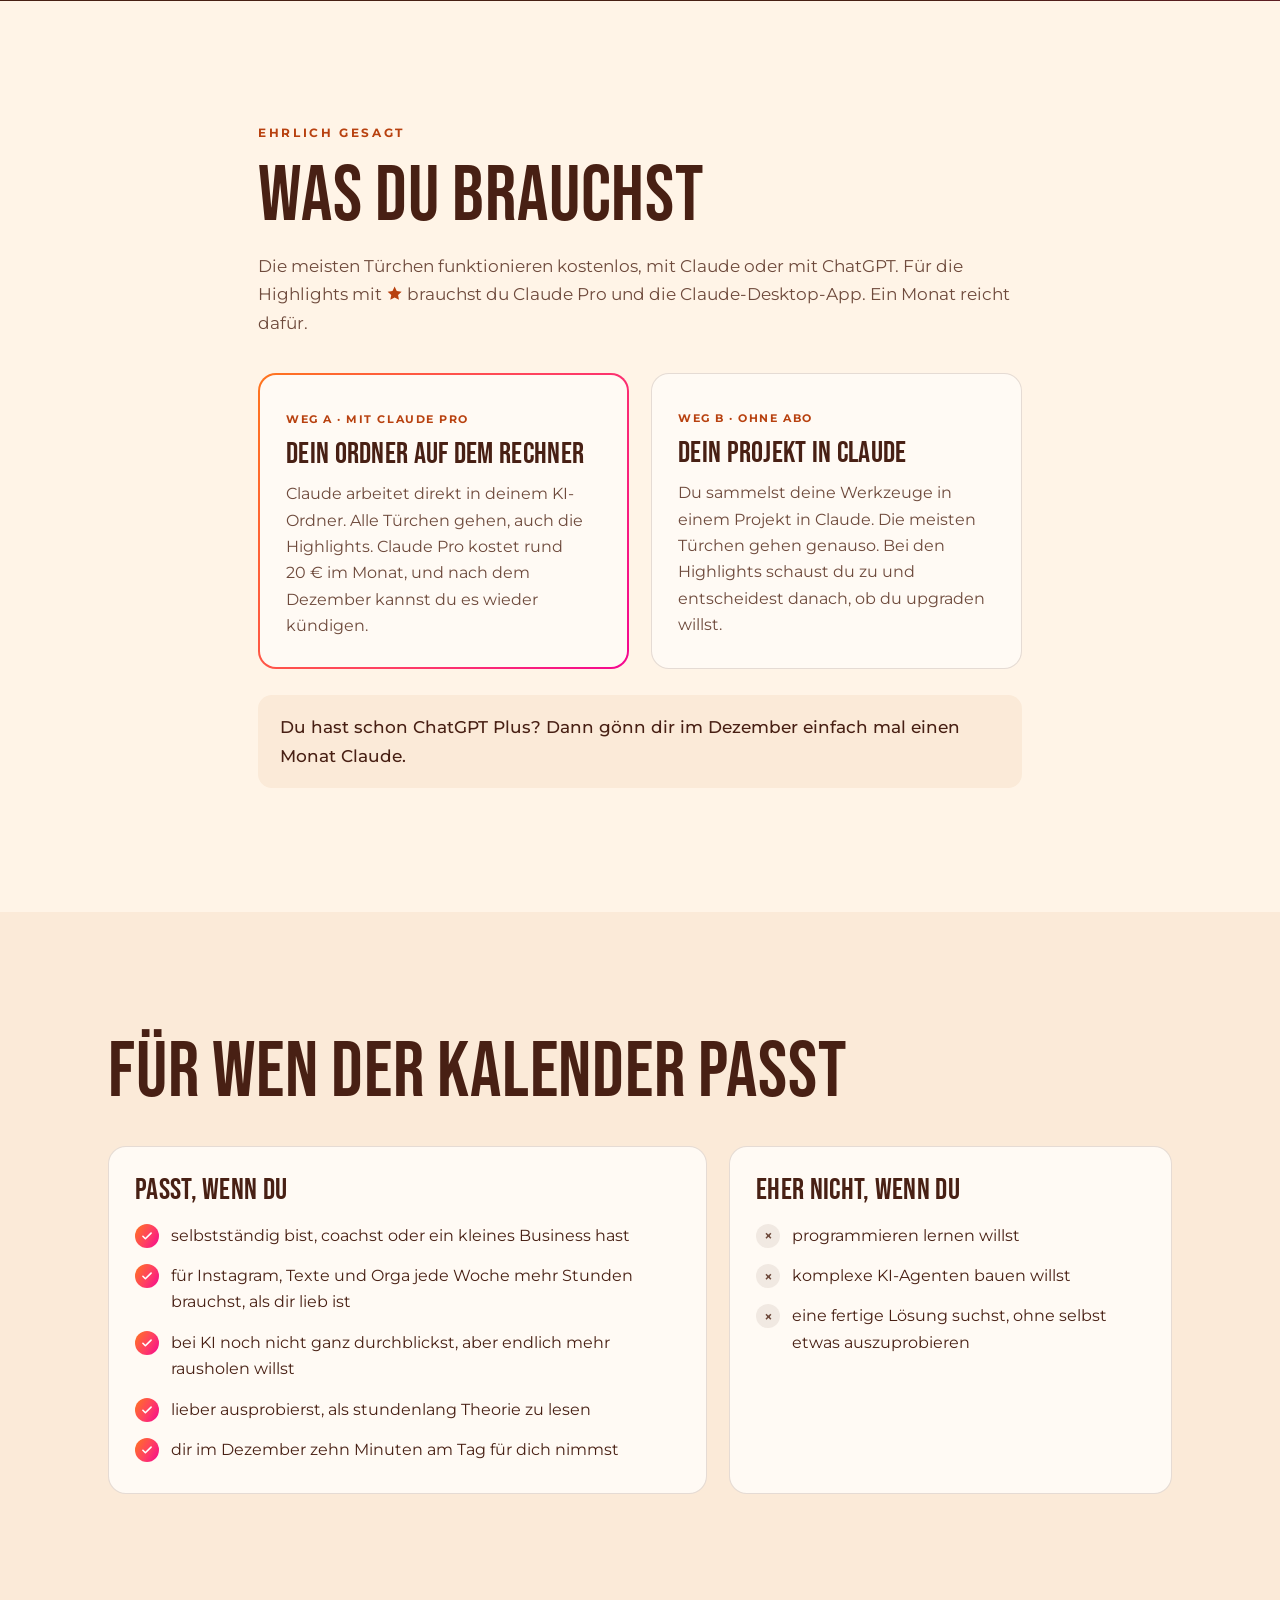
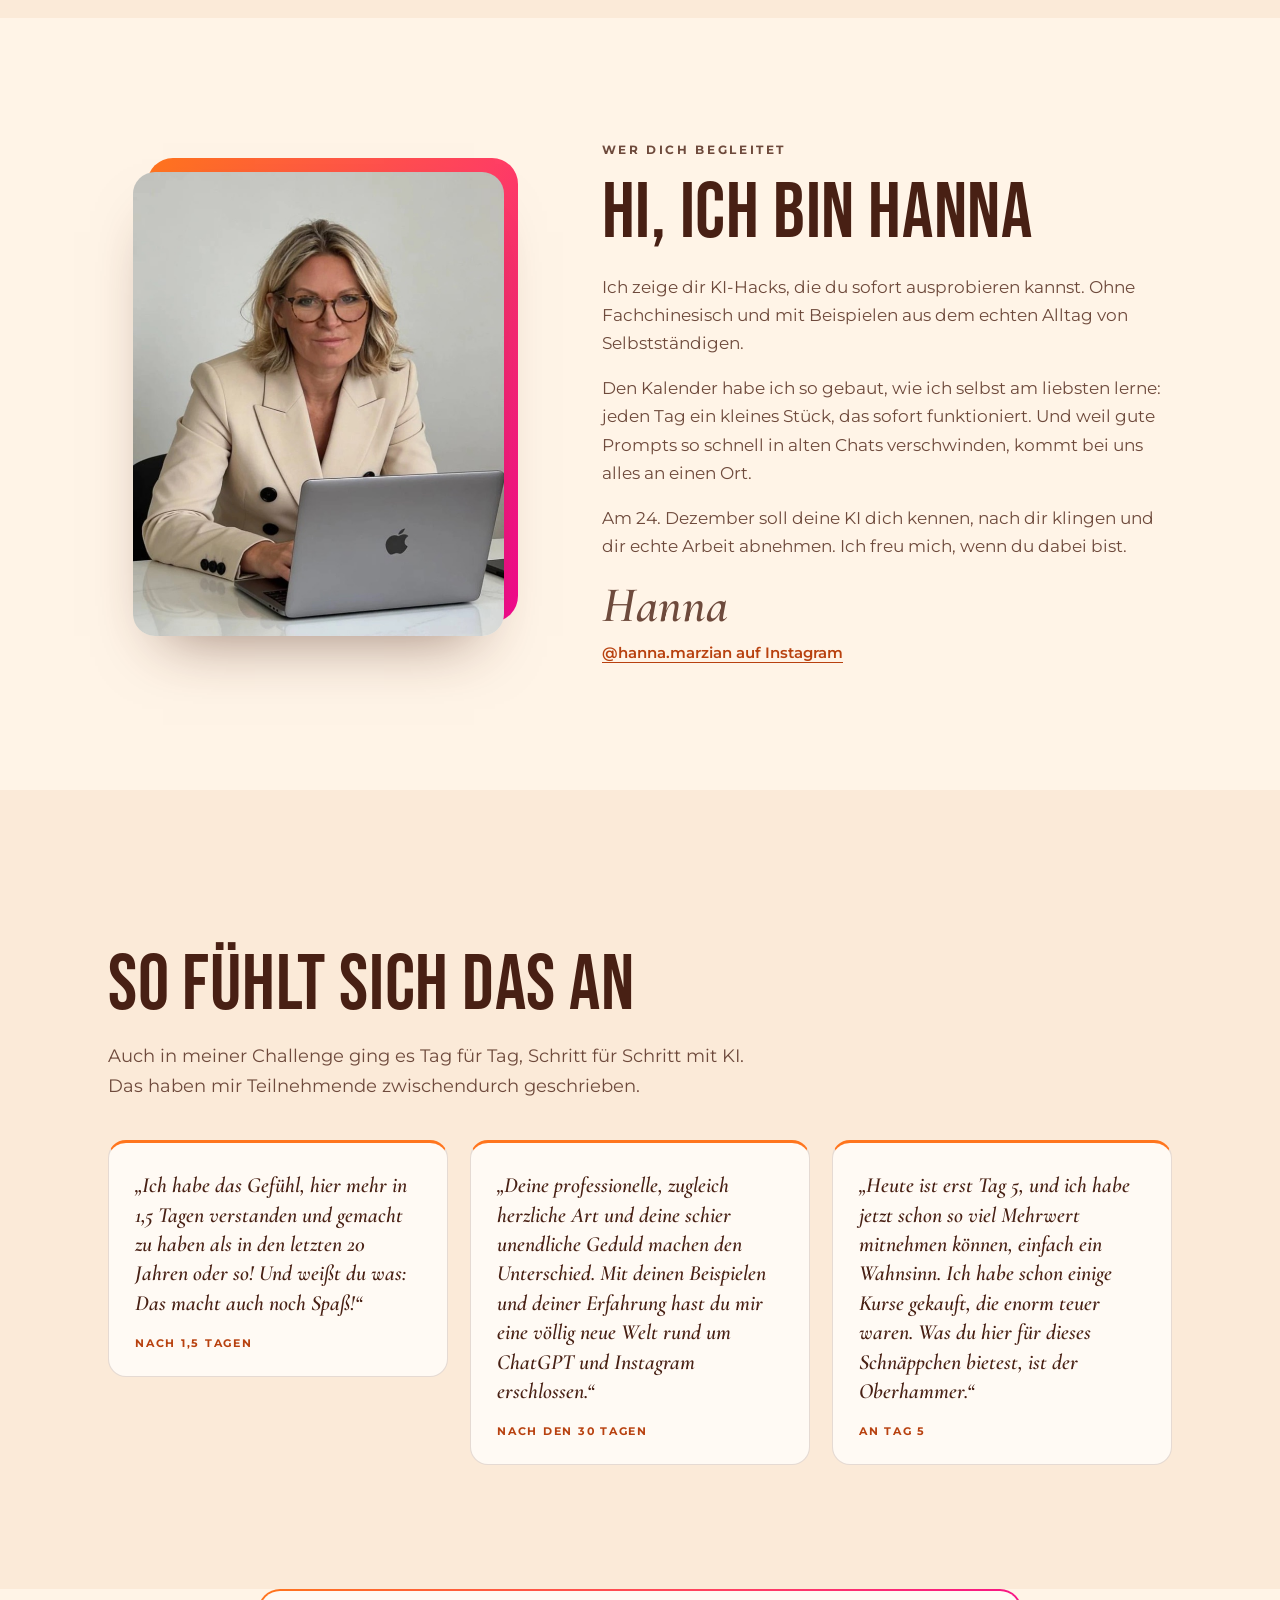
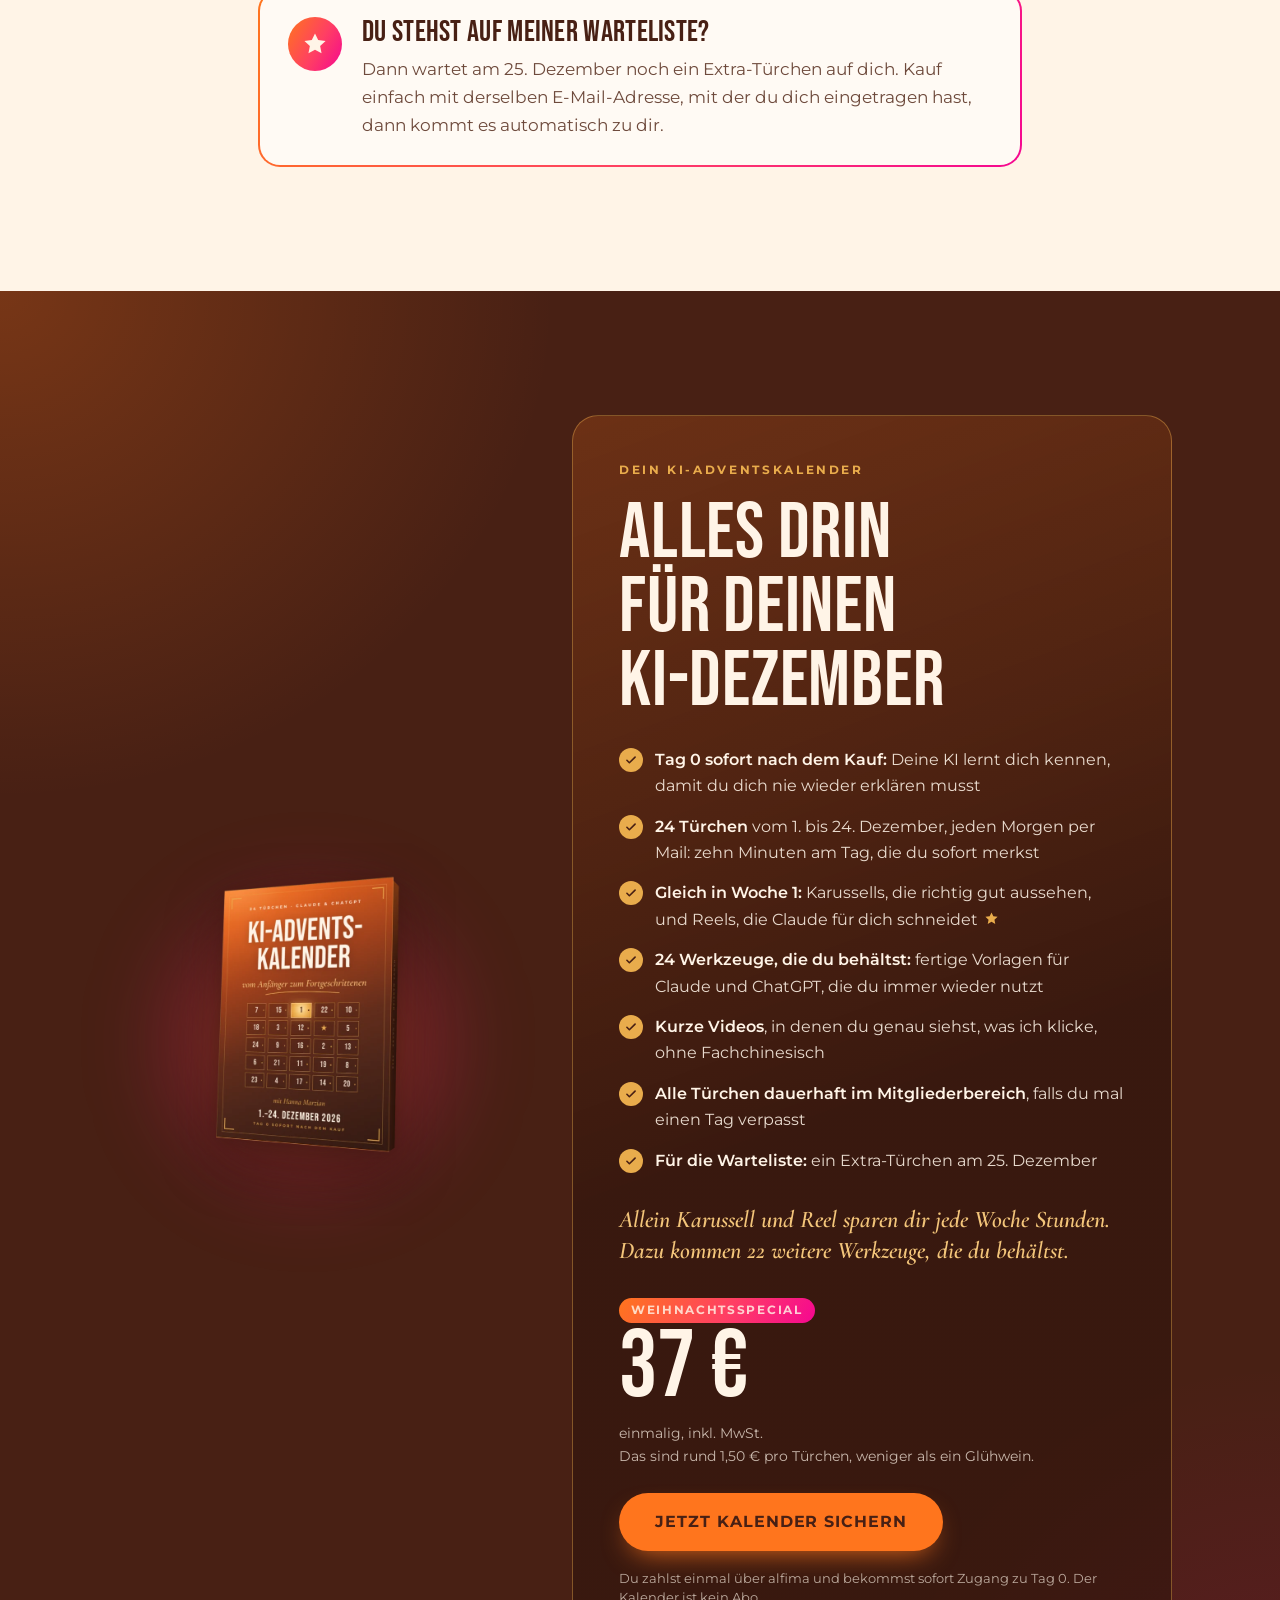
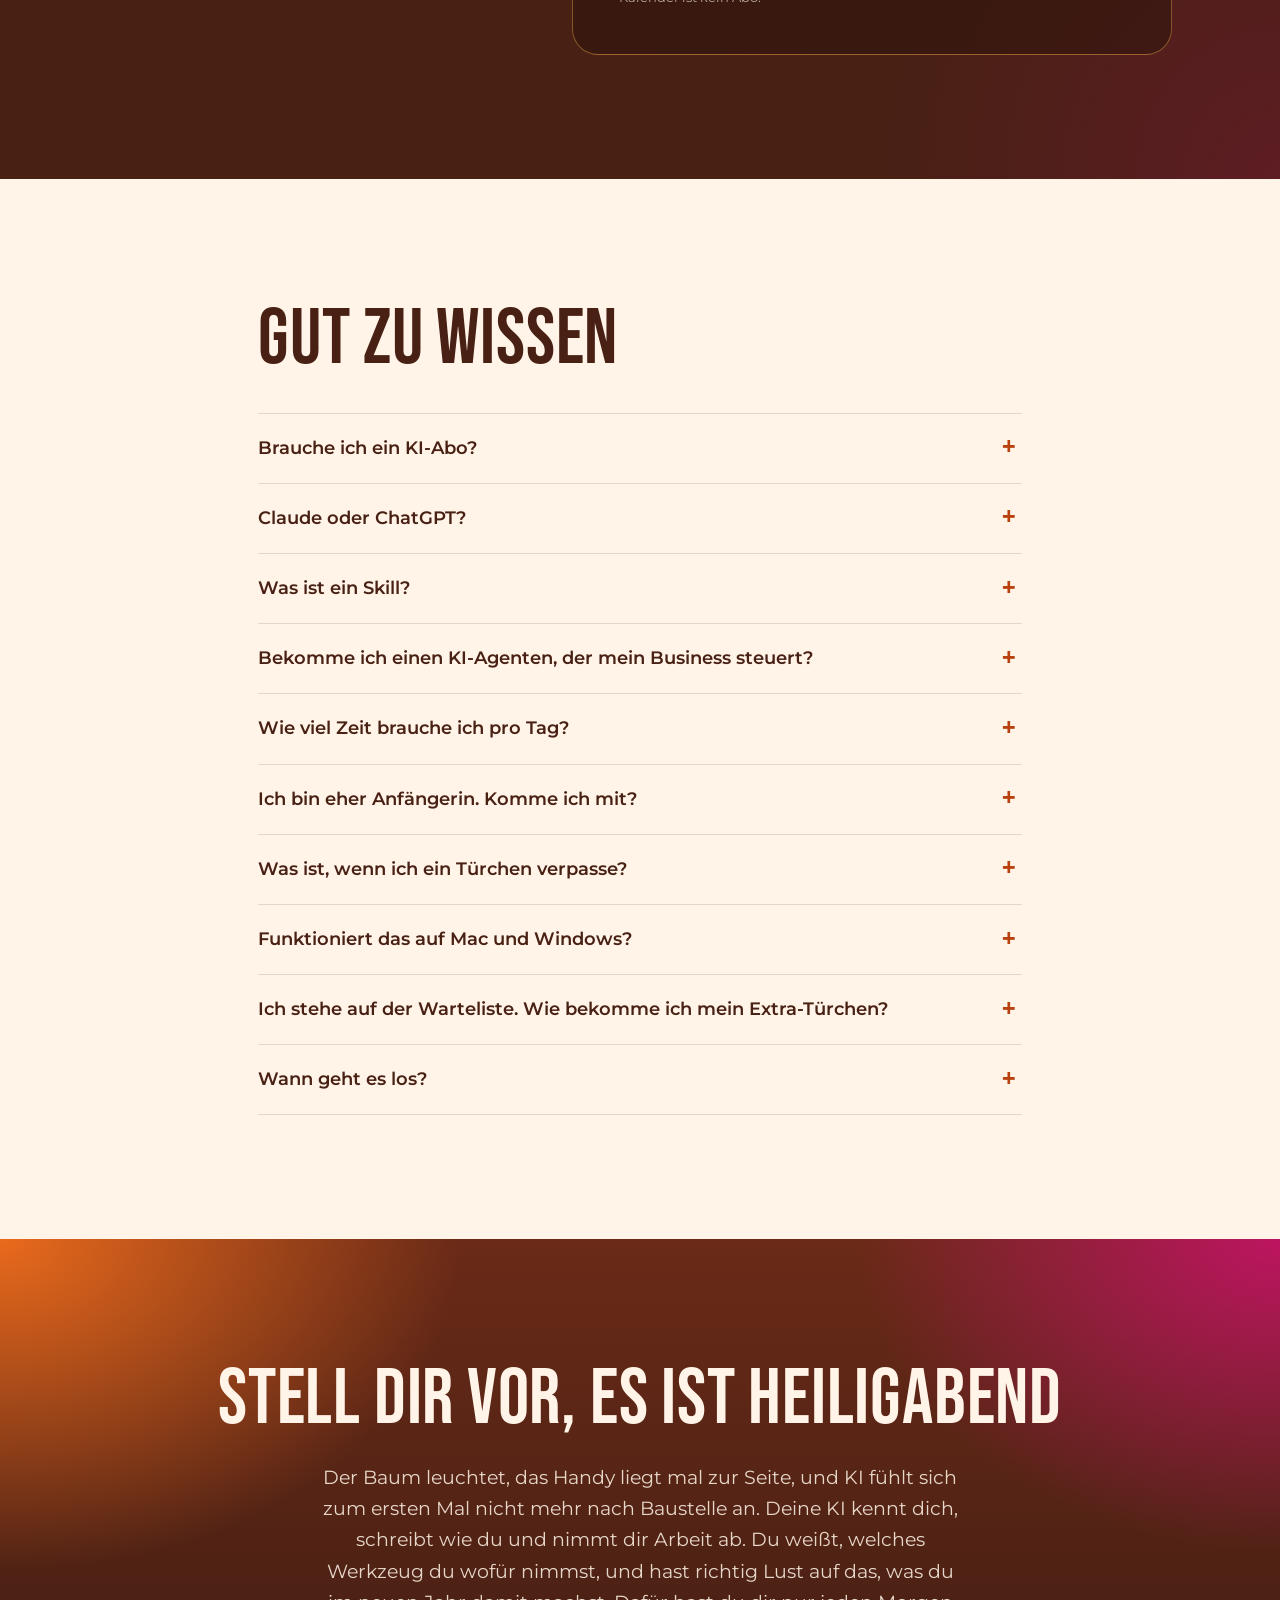
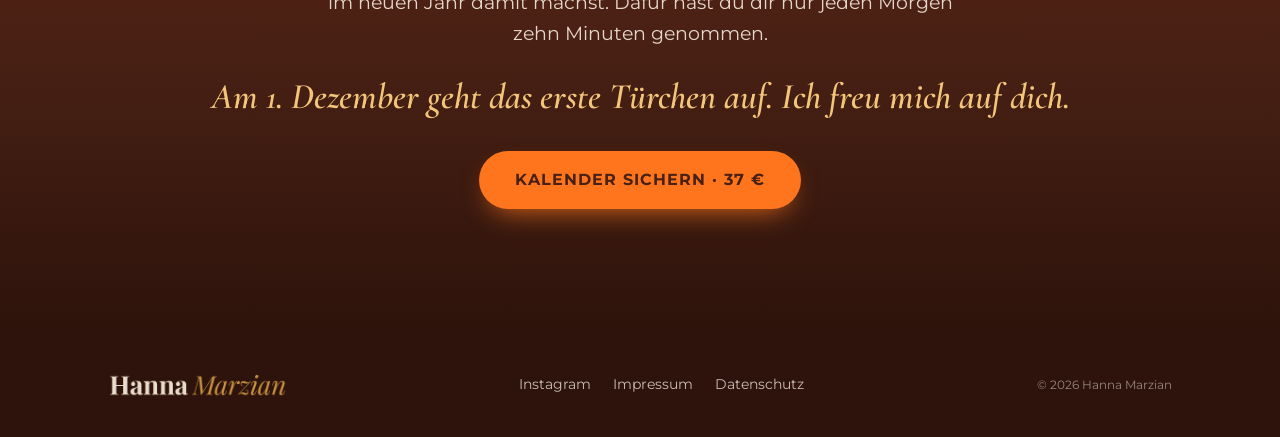
==== commit 6d819dcc: "Add files via upload" ====
--- a/index.html
+++ b/index.html
@@ -132,9 +132,10 @@
   .hero-head { grid-area: head; }
   .hero-visual { grid-area: visual; position: relative; width: 100%; max-width: 330px; margin: 0 auto; }
   @media (min-width: 960px) {
-    .hero-grid { grid-template-columns: 1.15fr 0.85fr; grid-template-areas: "head visual"; column-gap: 56px; align-items: center; }
-    .hero-visual { max-width: 400px; margin-right: 0; }
-    .hero-grid .wk1 { grid-area: visual; align-self: end; justify-self: start; width: 330px; margin: 0 0 3% -8%; position: relative; z-index: 3; }
+    .hero-grid { grid-template-columns: 1.15fr 0.85fr; grid-template-areas: "head visual" "head wk1"; grid-template-rows: auto 1fr; column-gap: 56px; row-gap: 18px; align-items: start; }
+    .hero-visual { max-width: 330px; margin: 0 auto; }
+    .hero-grid .wk1 { grid-area: wk1; justify-self: center; width: 100%; max-width: 380px; position: relative; z-index: 3; }
+    .hero-head { align-self: start; }
   }
   .hero h1 { color: var(--choc); font-size: clamp(54px, 7.6vw, 98px); }
   .hero .acc { margin-top: 14px; text-wrap: balance; }
@@ -541,9 +542,9 @@
     <div class="wk1">
       <p class="wk1-label">Schon nach den ersten Tagen</p>
       <ul>
-        <li><svg class="i" aria-hidden="true"><use href="#i-spark" /></svg><span><b>Ab Tag 1: Karussells in Minuten,</b> die richtig gut aussehen, in deinen Farben&nbsp;<svg class="i star" role="img" aria-label="mit Claude Pro"><use href="#i-star" /></svg></span></li>
-        <li><svg class="i" aria-hidden="true"><use href="#i-spark" /></svg><span><b>Ab Tag 2: Reels, die Claude für dich schneidet,</b> Pausen raus, Animationen drüber&nbsp;<svg class="i star" role="img" aria-label="mit Claude Pro"><use href="#i-star" /></svg></span></li>
-        <li class="later"><svg class="i" aria-hidden="true"><use href="#i-spark" /></svg><span><b>Später zum Beispiel:</b> Belege fürs Finanzamt sortieren lassen, statt stundenlang Zettel zu wälzen&nbsp;<svg class="i star" role="img" aria-label="mit Claude Pro"><use href="#i-star" /></svg></span></li>
+        <li><svg class="i" aria-hidden="true"><use href="#i-spark" /></svg><span><b>Ab Tag 1: Karussells in Minuten,</b> die richtig gut aussehen, in deinen <span class="nw">Farben&nbsp;<svg class="i star" role="img" aria-label="mit Claude Pro"><use href="#i-star" /></svg></span></span></li>
+        <li><svg class="i" aria-hidden="true"><use href="#i-spark" /></svg><span><b>Ab Tag 2: Reels, die Claude für dich schneidet,</b> Pausen raus, Animationen <span class="nw">drüber&nbsp;<svg class="i star" role="img" aria-label="mit Claude Pro"><use href="#i-star" /></svg></span></span></li>
+        <li class="later"><svg class="i" aria-hidden="true"><use href="#i-spark" /></svg><span><b>Später zum Beispiel:</b> Belege fürs Finanzamt sortieren lassen, statt stundenlang Zettel zu <span class="nw">wälzen&nbsp;<svg class="i star" role="img" aria-label="mit Claude Pro"><use href="#i-star" /></svg></span></span></li>
       </ul>
       <p class="wk1-note"><svg class="i" aria-hidden="true"><use href="#i-star" /></svg>mit Claude Pro, mehr dazu weiter unten</p>
       </div>
@@ -612,12 +613,12 @@
       <li class="vs-row reveal">
         <p class="vs-before"><span class="vs-tag">Heute</span>Ein Karussell kostet dich einen halben Tag in Canva und sieht am Ende trotzdem nicht so aus, wie du es willst.</p>
         <span class="vs-arrow" aria-hidden="true"><svg class="i"><use href="#i-arrow" /></svg></span>
-        <p class="vs-after"><span class="vs-tag">Am 24. Dezember</span><span class="vs-check" aria-hidden="true"><svg class="i"><use href="#i-check" /></svg></span><span>Du gibst ein Thema ein, und Claude baut dir ein Karussell, das richtig gut aussieht, in deinen Farben.&nbsp;<svg class="i vs-star" role="img" aria-label="mit Claude Pro"><use href="#i-star" /></svg></span></p>
+        <p class="vs-after"><span class="vs-tag">Am 24. Dezember</span><span class="vs-check" aria-hidden="true"><svg class="i"><use href="#i-check" /></svg></span><span>Du gibst ein Thema ein, und Claude baut dir ein Karussell, das richtig gut aussieht, in deinen <span class="nw">Farben.&nbsp;<svg class="i vs-star" role="img" aria-label="mit Claude Pro"><use href="#i-star" /></svg></span></span></p>
       </li>
       <li class="vs-row reveal">
         <p class="vs-before"><span class="vs-tag">Heute</span>Dein Rohvideo liegt ungeschnitten auf dem Handy.</p>
         <span class="vs-arrow" aria-hidden="true"><svg class="i"><use href="#i-arrow" /></svg></span>
-        <p class="vs-after"><span class="vs-tag">Am 24. Dezember</span><span class="vs-check" aria-hidden="true"><svg class="i"><use href="#i-check" /></svg></span><span>Claude schneidet dein Reel: Pausen raus, Animationen drüber.&nbsp;<svg class="i vs-star" role="img" aria-label="mit Claude Pro"><use href="#i-star" /></svg></span></p>
+        <p class="vs-after"><span class="vs-tag">Am 24. Dezember</span><span class="vs-check" aria-hidden="true"><svg class="i"><use href="#i-check" /></svg></span><span>Claude schneidet dein Reel: Pausen raus, Animationen <span class="nw">drüber.&nbsp;<svg class="i vs-star" role="img" aria-label="mit Claude Pro"><use href="#i-star" /></svg></span></span></p>
       </li>
       <li class="vs-row reveal">
         <p class="vs-before"><span class="vs-tag">Heute</span>Deine besten Prompts verschwinden in alten Chats.</p>
@@ -682,13 +683,13 @@
     <div class="stages">
       <div class="stage reveal" style="--sc:#E9AC4C">
         <div class="stage-top"><span class="stage-n">01</span><span class="stage-days">Tag 0 bis 6</span></div>
-        <h3>Einrichten &amp; Grundlagen</h3>
-        <p>Danach kennt dich deine KI, und deine Inhalte sehen nach dir aus.</p>
+        <h3>Start mit Wow-Effekt</h3>
+        <p>Gleich am Anfang sparst du Zeit: Deine KI kennt dich, und Karussells und Reels laufen fast von selbst.</p>
         <ul class="stage-list">
           <li>Dein KI-Ordner, der dich kennt</li>
-          <li>Karussells und Reels mit Claude&nbsp;<svg class="i star" role="img" aria-label="mit Claude Pro"><use href="#i-star" /></svg></li>
+          <li>Karussells und Reels mit <span class="nw">Claude&nbsp;<svg class="i star" role="img" aria-label="mit Claude Pro"><use href="#i-star" /></svg></span></li>
           <li>Texte ohne KI-Floskeln</li>
-          <li>Dein Second Brain zum Nikolaus&nbsp;<svg class="i star" role="img" aria-label="mit Claude Pro"><use href="#i-star" /></svg></li>
+          <li>Dein Second Brain zum <span class="nw">Nikolaus&nbsp;<svg class="i star" role="img" aria-label="mit Claude Pro"><use href="#i-star" /></svg></span></li>
         </ul>
       </div>
       <div class="stage reveal" style="--sc:#FF751D">
@@ -696,20 +697,23 @@
         <h3>Clever nutzen</h3>
         <p>Danach weißt du, welches Werkzeug du wofür nimmst.</p>
         <ul class="stage-list">
-          <li>Claude arbeitet in deinem Browser mit&nbsp;<svg class="i star" role="img" aria-label="mit Claude Pro"><use href="#i-star" /></svg></li>
+          <li>Claude arbeitet in deinem Browser <span class="nw">mit&nbsp;<svg class="i star" role="img" aria-label="mit Claude Pro"><use href="#i-star" /></svg></span></li>
           <li>Das richtige Modell, damit dein Limit länger hält</li>
+          <li>Dokumente und Präsentationen in Minuten</li>
+          <li>Dein schwierigstes Kundengespräch üben</li>
           <li>Grafiken in deinen Markenfarben</li>
         </ul>
       </div>
       <div class="stage reveal" style="--sc:#FF3F63">
         <div class="stage-top"><span class="stage-n">03</span><span class="stage-days">Tag 14 bis 19</span></div>
-        <h3>Wow, das geht?!</h3>
+        <h3>Büroarbeit abgeben</h3>
         <p>Danach nimmt dir KI echte Büroarbeit ab.</p>
         <ul class="stage-list">
-          <li>Belege fürs Finanzamt sortieren&nbsp;<svg class="i star" role="img" aria-label="mit Claude Pro"><use href="#i-star" /></svg></li>
+          <li>Dein Instagram-Profil, geprüft von der KI als Art Director</li>
+          <li>Belege fürs Finanzamt <span class="nw">sortieren&nbsp;<svg class="i star" role="img" aria-label="mit Claude Pro"><use href="#i-star" /></svg></span></li>
           <li>Dein Postfach in drei Stapel</li>
           <li>Ein eigener Preisrechner als Mini-App</li>
-          <li>Deinen Rechner vom Handy steuern&nbsp;<svg class="i star" role="img" aria-label="mit Claude Pro"><use href="#i-star" /></svg></li>
+          <li>Deinen Rechner vom Handy <span class="nw">steuern&nbsp;<svg class="i star" role="img" aria-label="mit Claude Pro"><use href="#i-star" /></svg></span></li>
         </ul>
       </div>
       <div class="stage reveal" style="--sc:#F50791">
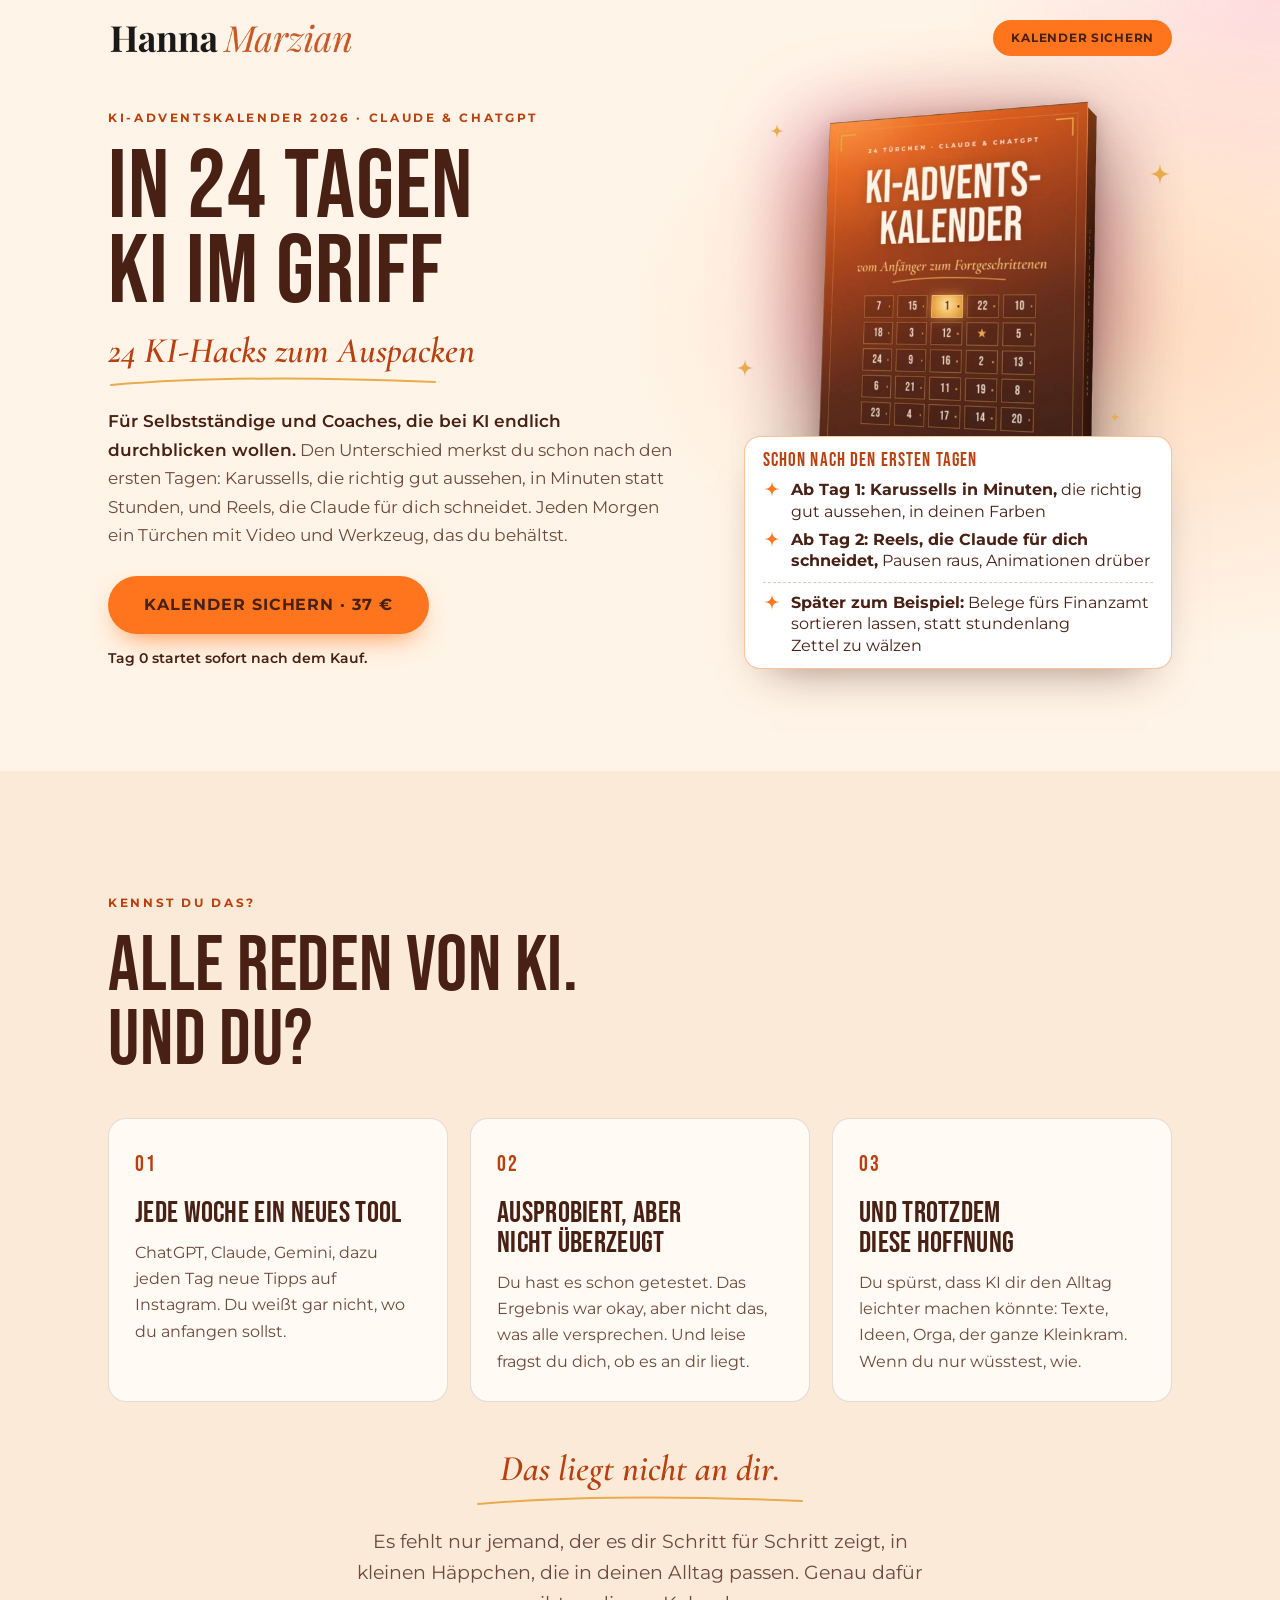
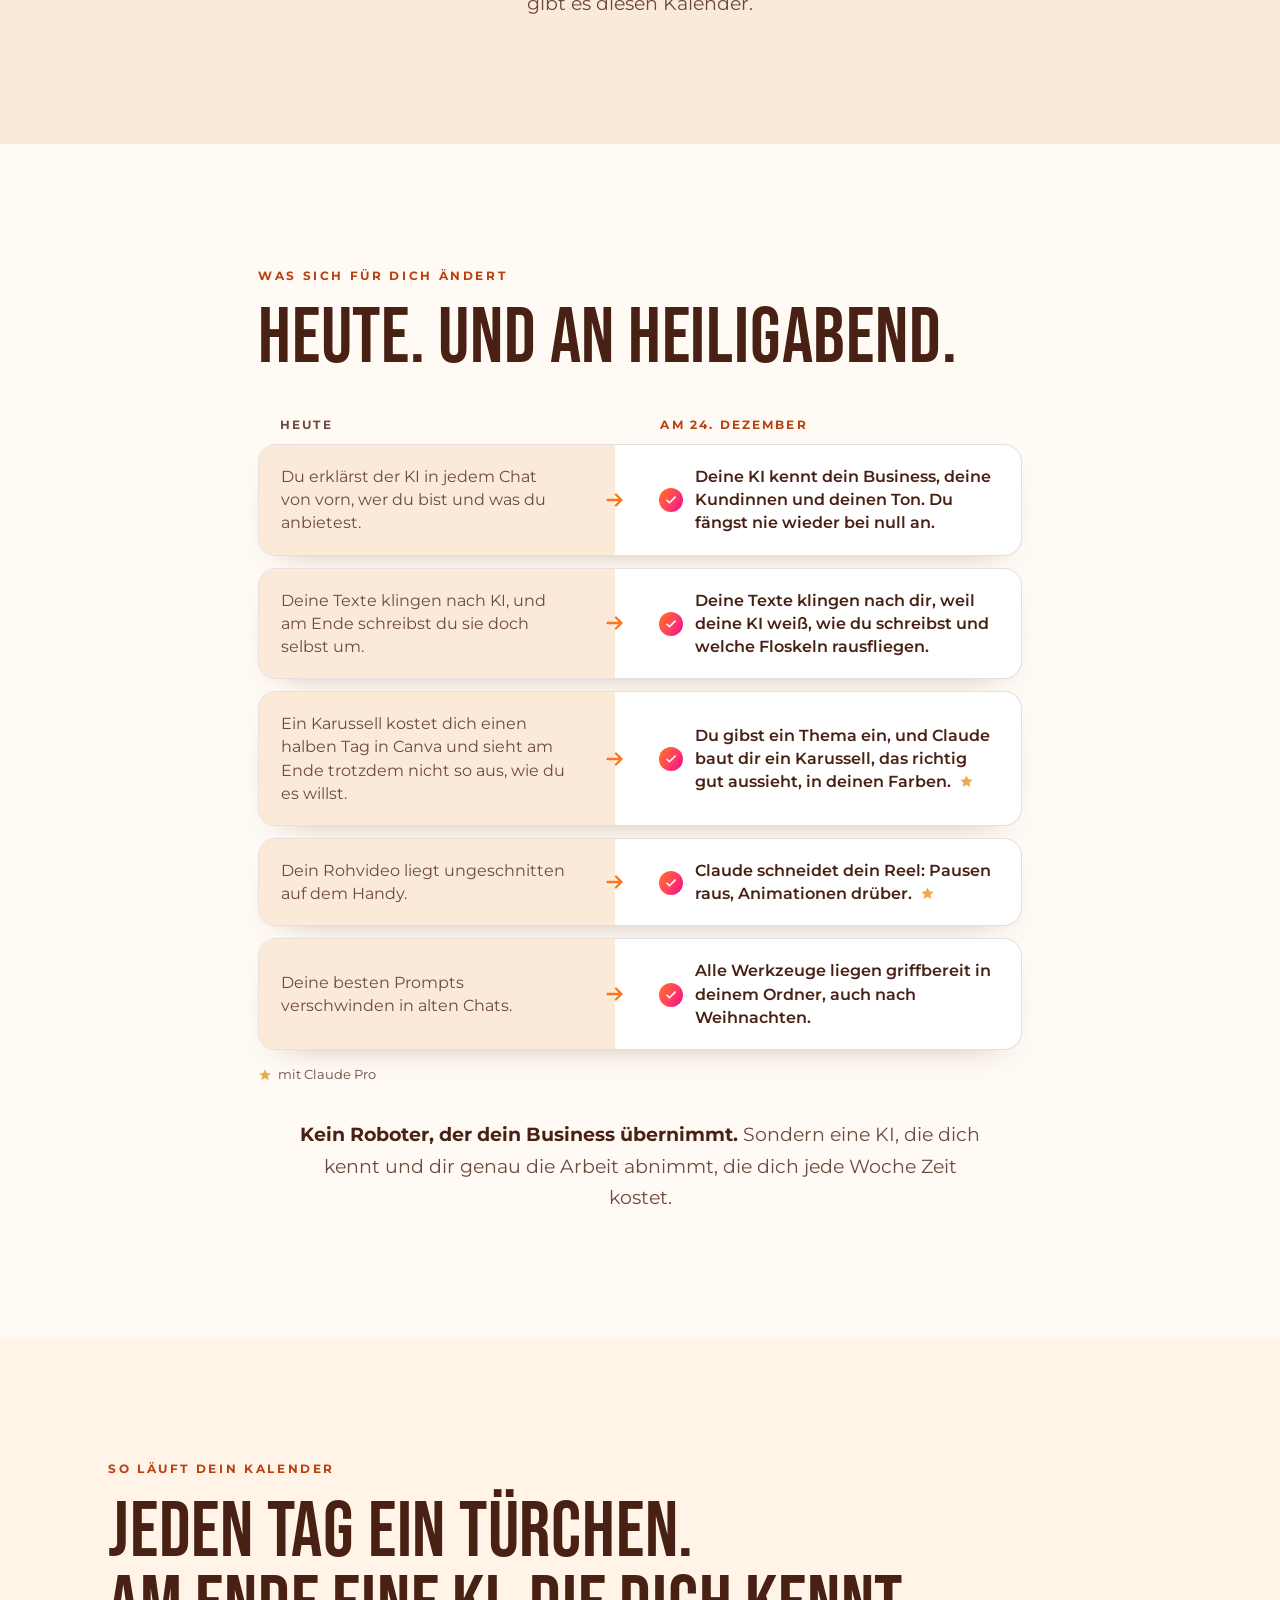
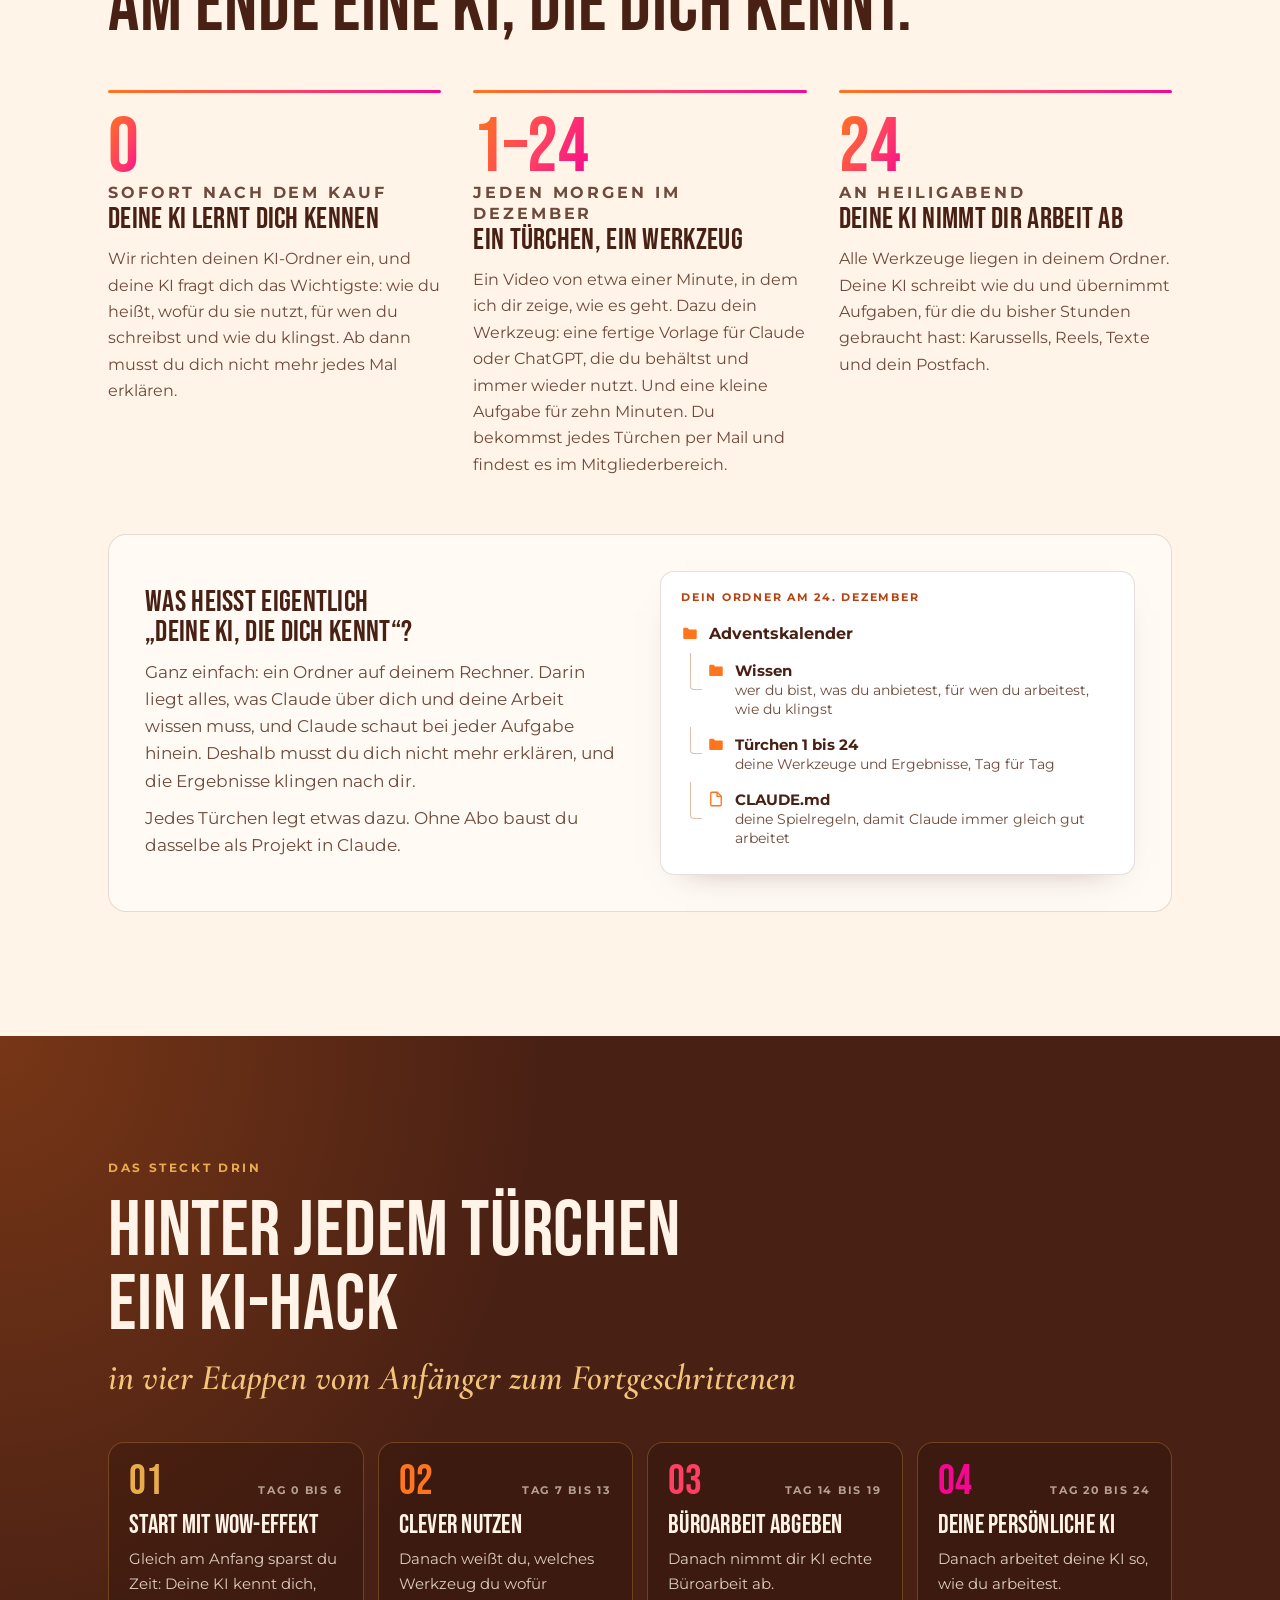
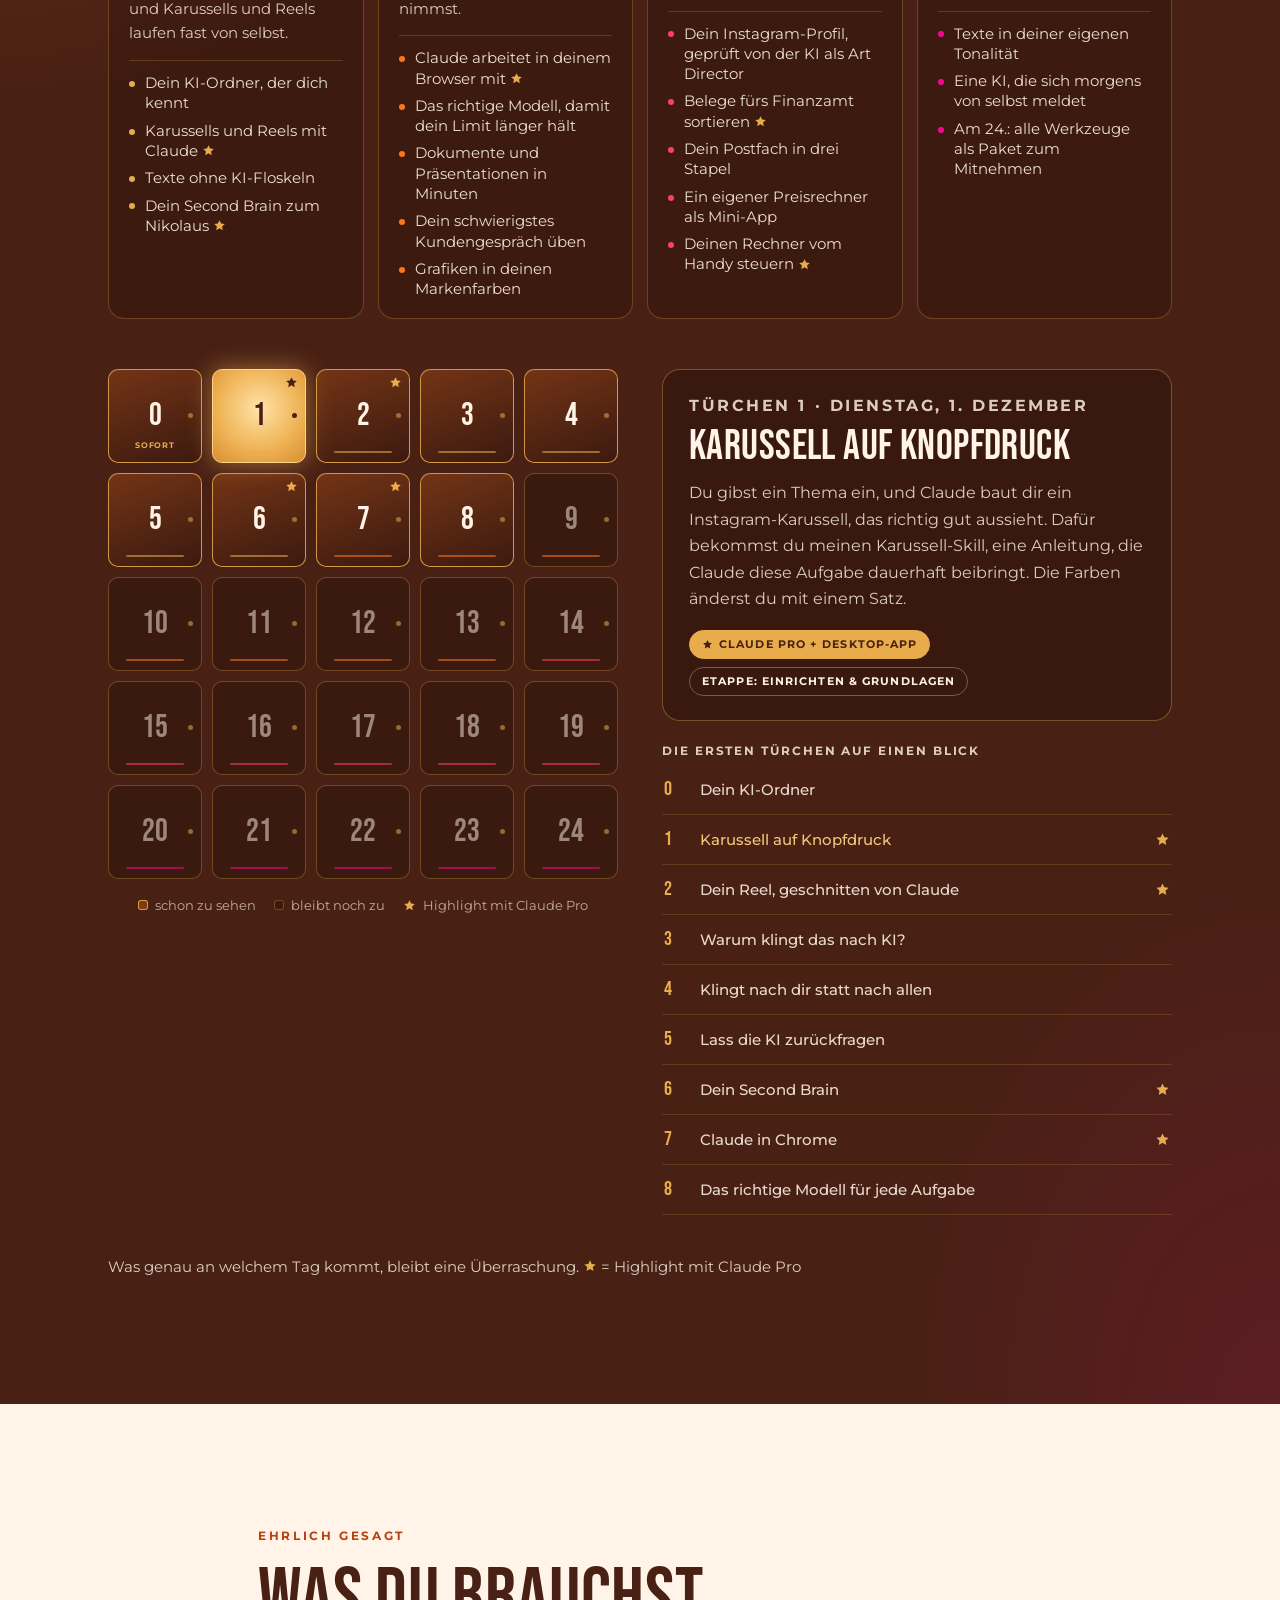
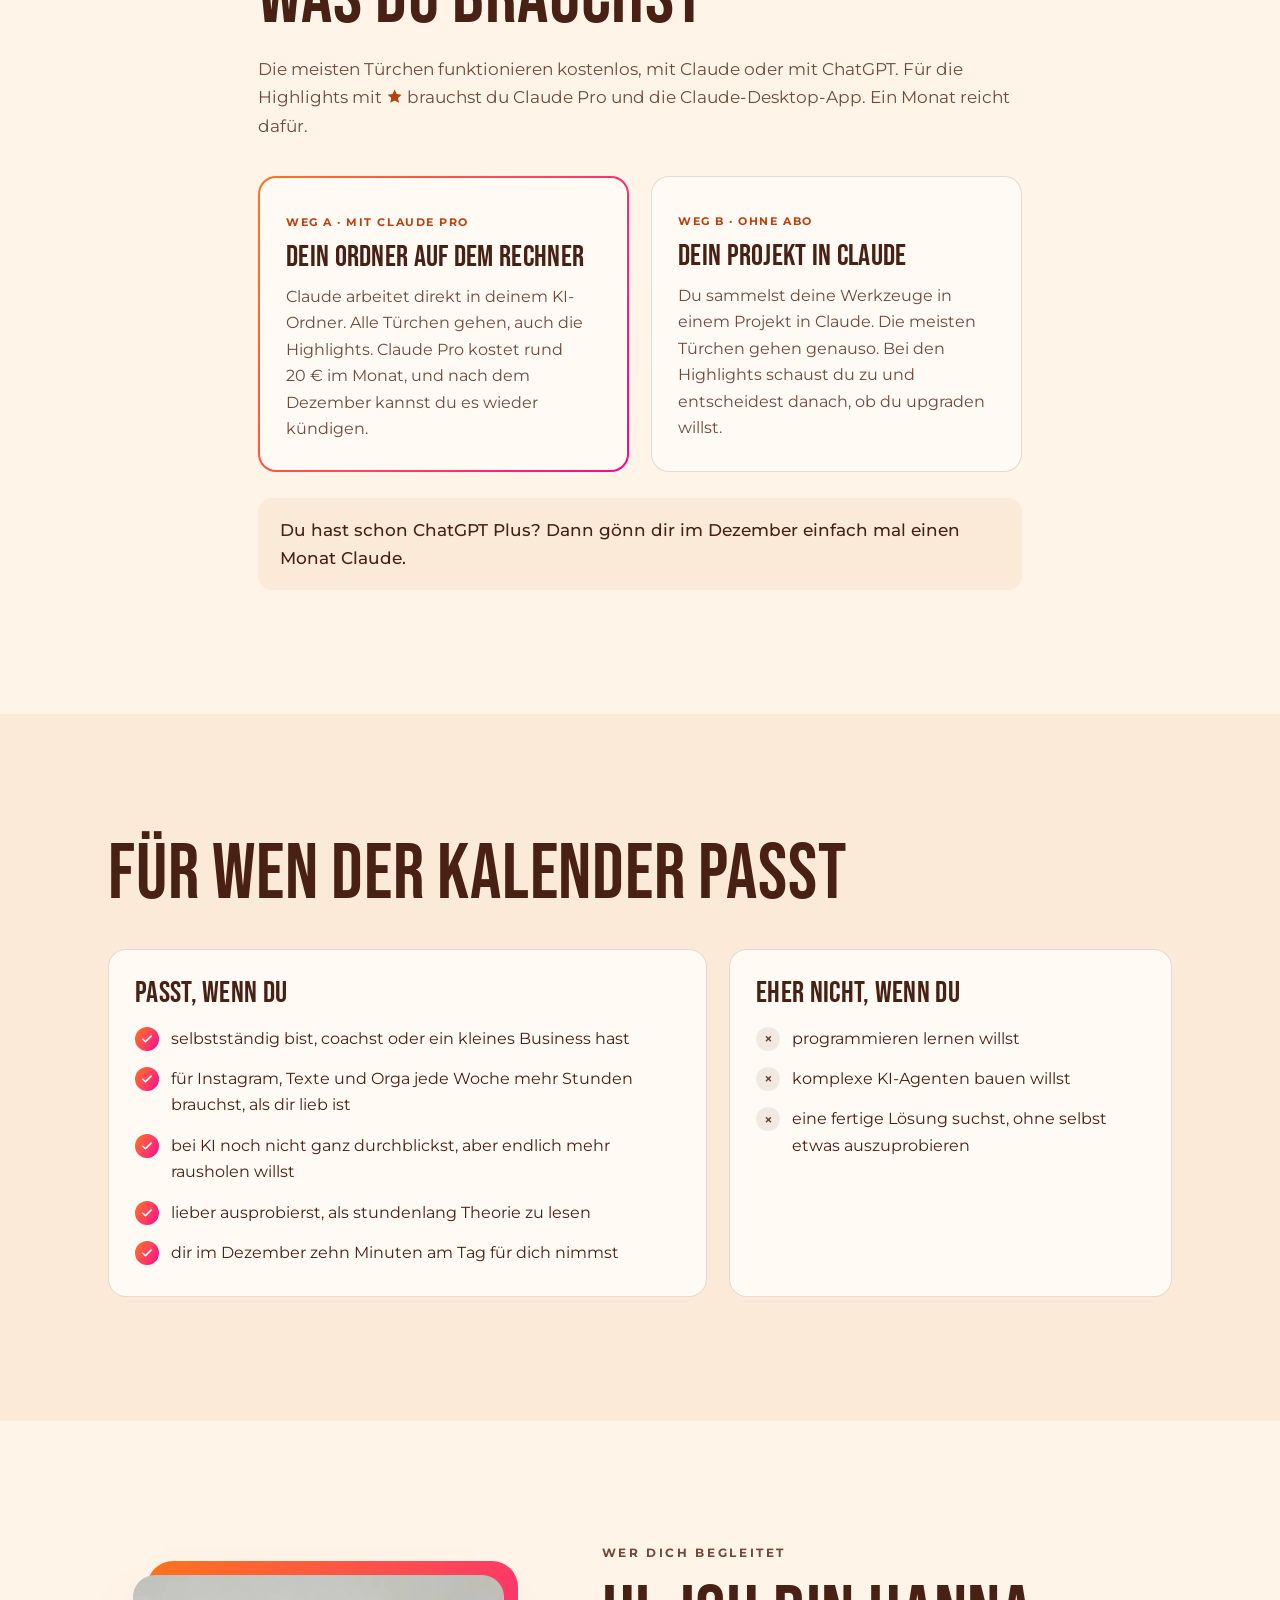
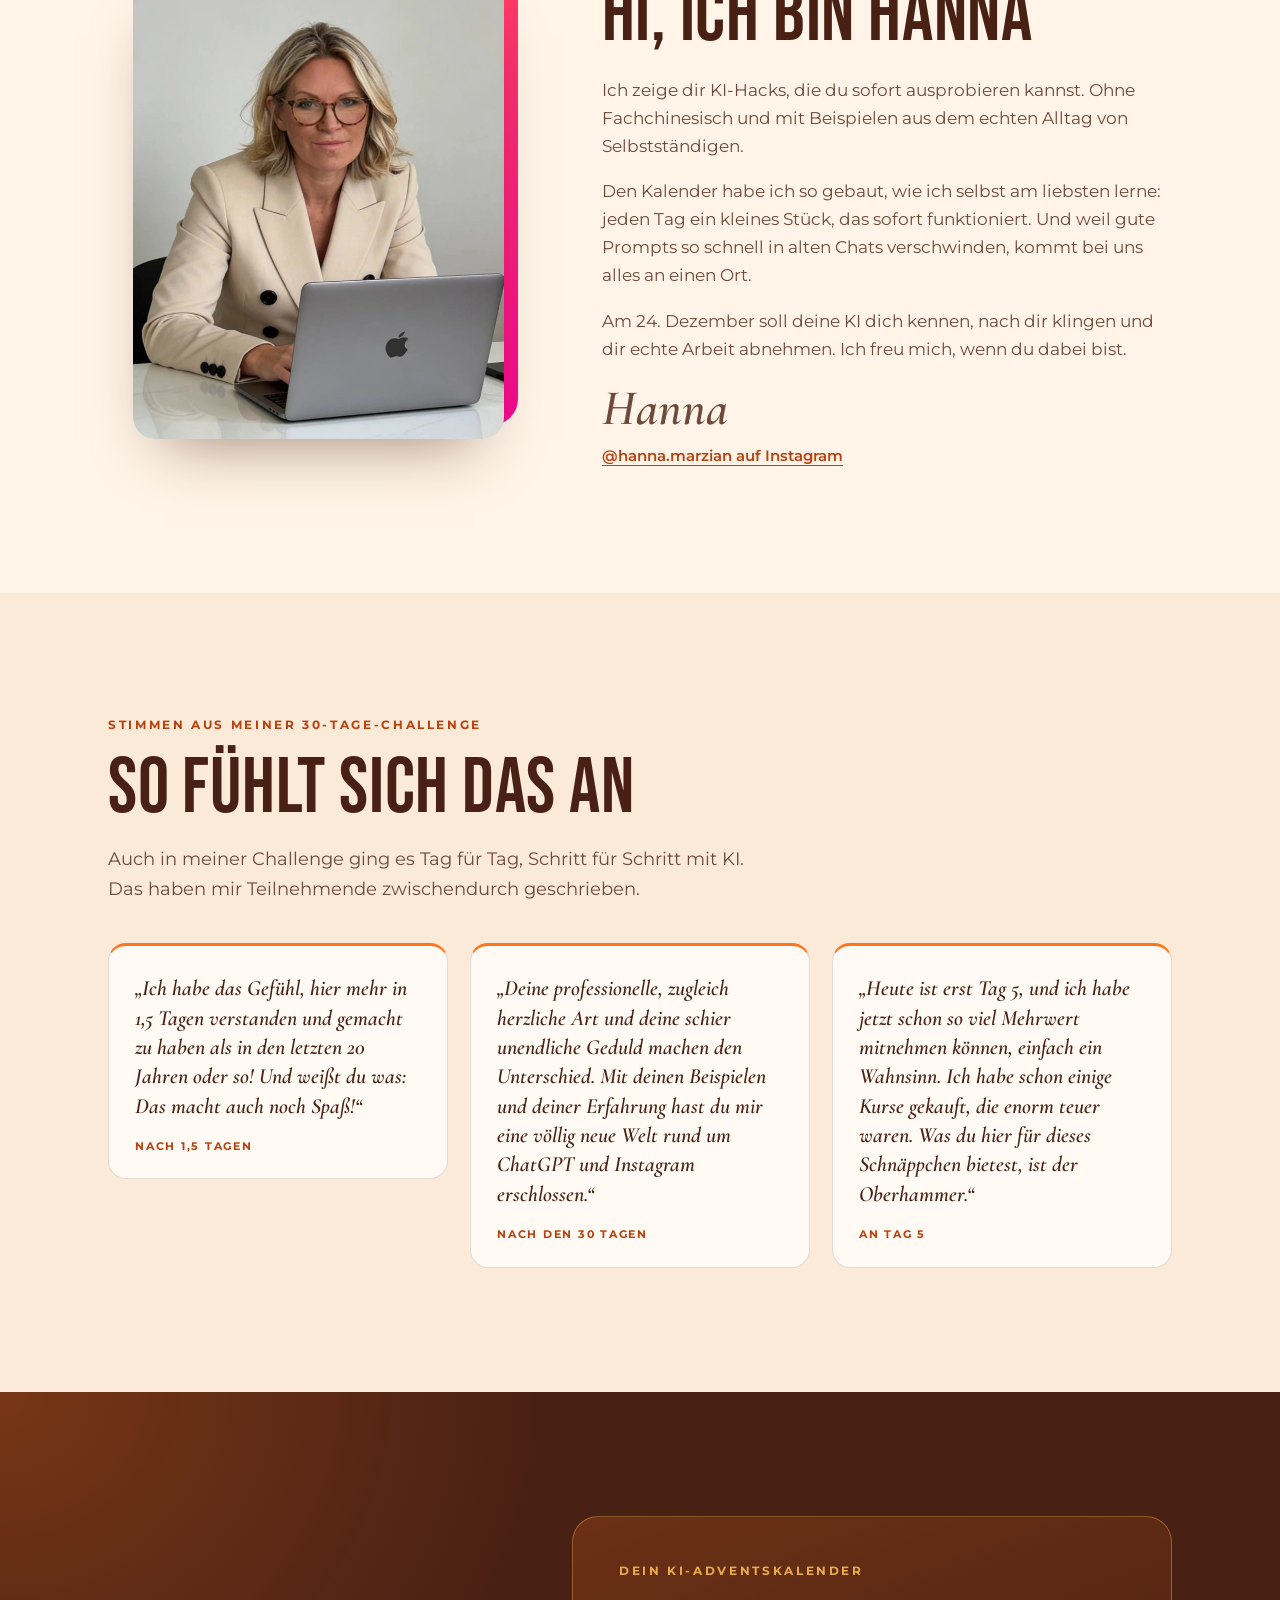
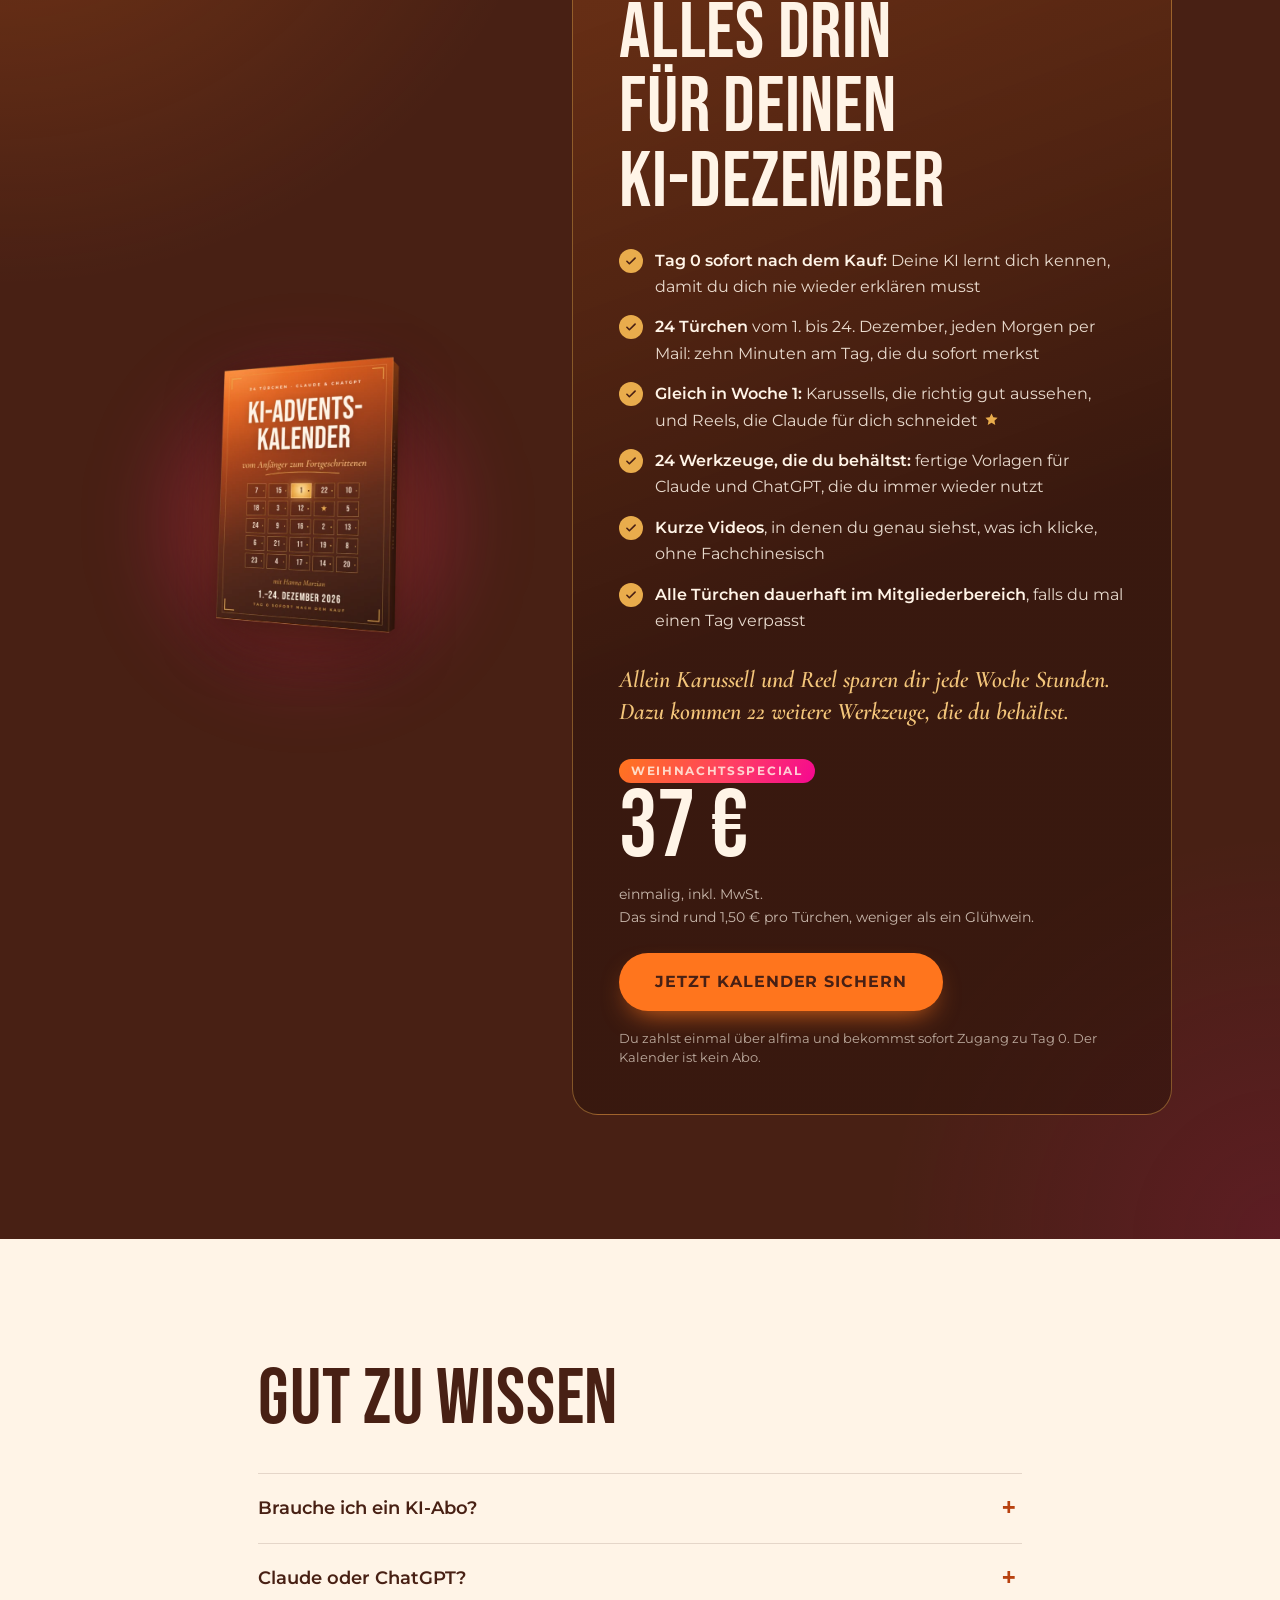
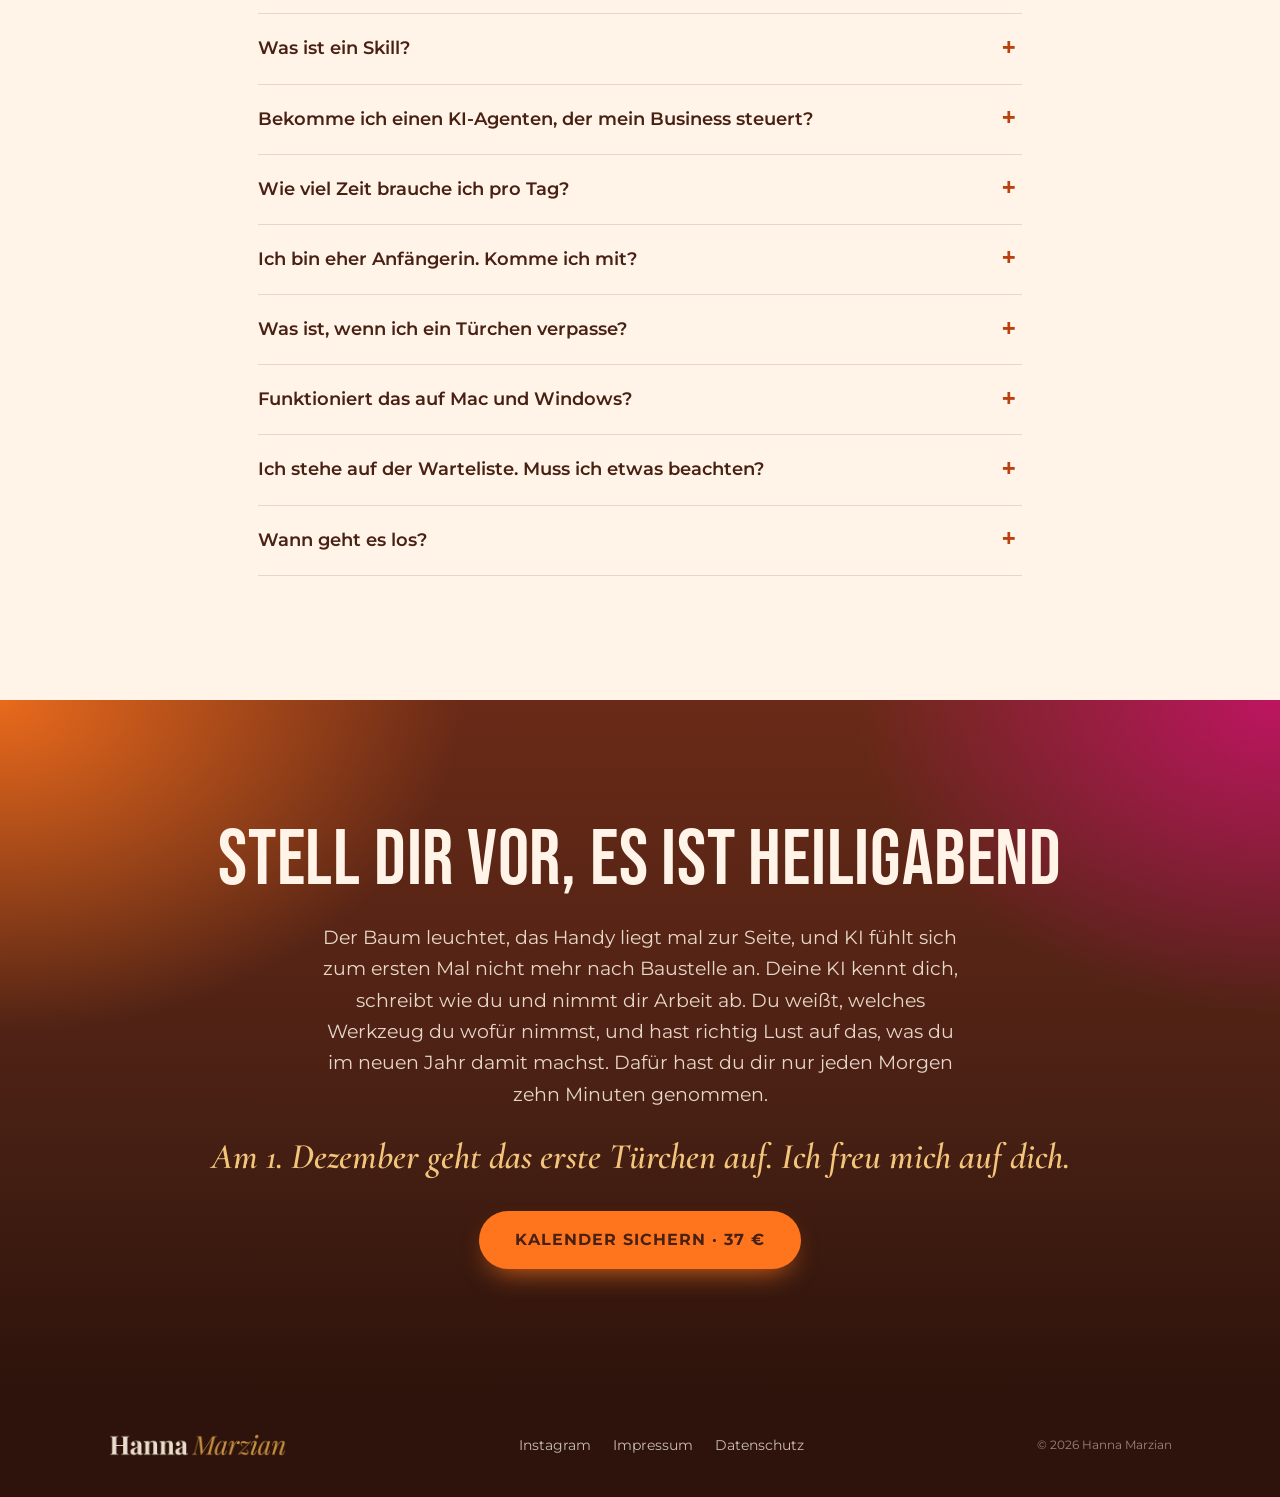
==== commit 9b08ebb1: "Add files via upload" ====
--- a/index.html
+++ b/index.html
@@ -132,10 +132,18 @@
   .hero-head { grid-area: head; }
   .hero-visual { grid-area: visual; position: relative; width: 100%; max-width: 330px; margin: 0 auto; }
   @media (min-width: 960px) {
-    .hero-grid { grid-template-columns: 1.15fr 0.85fr; grid-template-areas: "head visual" "head wk1"; grid-template-rows: auto 1fr; column-gap: 56px; row-gap: 18px; align-items: start; }
-    .hero-visual { max-width: 330px; margin: 0 auto; }
-    .hero-grid .wk1 { grid-area: wk1; justify-self: center; width: 100%; max-width: 380px; position: relative; z-index: 3; }
+    /* Rechte Spalte ist so hoch wie die Textspalte: Kalender-Oberkante auf Höhe der Dachzeile,
+       Kasten-Unterkante auf Höhe der letzten Zeile unter dem Button. Der Kasten liegt über dem
+       Fuß der Box (unter dem Türchen-Raster). Die Prozentwerte sind auf die Grafik (720 × 933 px)
+       abgestimmt: Box-Oberkante bei y 95, Schnittkante bei y 614. */
+    .hero-grid { grid-template-columns: 1.15fr 0.85fr; grid-template-areas: "head visual" "head wk1"; grid-template-rows: 1fr auto; column-gap: 56px; row-gap: 0; align-items: stretch; }
     .hero-head { align-self: start; }
+    .hero-visual { max-width: none; width: auto; margin: 0; min-height: 300px; }
+    .hero-grid .hero-visual picture { position: absolute; top: -18.3%; bottom: -61.5%; left: -40%; right: -40%; display: flex; justify-content: center; }
+    .hero-grid .hero-visual img { height: 100%; width: auto; max-width: none; }
+    .hero-grid .hero-visual picture { animation-name: float-sm; }
+    .hero-grid .hero-visual .glow { inset: 0 10% -10% 10%; }
+    .hero-grid .wk1 { grid-area: wk1; max-width: none; position: relative; z-index: 3; box-shadow: 0 22px 44px -26px rgba(72, 32, 20, 0.6); }
   }
   .hero h1 { color: var(--choc); font-size: clamp(54px, 7.6vw, 98px); }
   .hero .acc { margin-top: 14px; text-wrap: balance; }
@@ -150,6 +158,7 @@
   .wk1 .star { width: 14px; height: 14px; fill: var(--gold); vertical-align: -0.1em; }
   .wk1 li { display: flex; gap: 10px; align-items: flex-start; font-size: 15.5px; line-height: 1.38; color: var(--choc); }
   .wk1 li b { font-weight: 700; }
+  .wk1 li > span { text-wrap: pretty; }
   .wk1 li .i { flex: none; width: 18px; height: 18px; margin-top: 1px; fill: var(--orange); }
   .wk1-note { margin: 10px 0 0; font-size: 12.5px; color: var(--ink-soft); display: flex; align-items: center; gap: 6px; }
   .wk1-note .i { width: 13px; height: 13px; fill: var(--gold); }
@@ -165,6 +174,7 @@
   }
   .hero-visual picture { position: relative; z-index: 1; display: block; animation: float 7s ease-in-out infinite; }
   @keyframes float { 0%, 100% { transform: translateY(0); } 50% { transform: translateY(-10px); } }
+  @keyframes float-sm { 0%, 100% { transform: translateY(0); } 50% { transform: translateY(-5px); } }
   .spark { position: absolute; z-index: 2; fill: var(--gold); width: 16px; height: 16px; animation: twinkle 4.5s ease-in-out infinite; }
   .spark.s1 { top: 4%; left: 6%; }
   .spark.s2 { top: 16%; right: 0; width: 24px; height: 24px; animation-delay: 1.3s; }
@@ -388,18 +398,6 @@
   .insta { font-weight: 600; font-size: 15px; color: var(--orange-ink); text-decoration: none; border-bottom: 1px solid currentColor; }
   .insta:hover { color: var(--choc); }
 
-  /* ---------- Warteliste ---------- */
-  .waitlist { padding-top: 0; }
-  .wl {
-    display: flex; gap: 20px; align-items: flex-start; padding: 26px 28px; border-radius: 22px;
-    border: 2px solid transparent; background: linear-gradient(var(--paper), var(--paper)) padding-box, var(--gA) border-box;
-  }
-  @media (max-width: 560px) { .wl { flex-direction: column; gap: 16px; padding: 24px 22px; } }
-  .wl-ico { flex: none; width: 54px; height: 54px; border-radius: 50%; background: var(--gA); display: grid; place-items: center; }
-  .wl-ico .i { width: 26px; height: 26px; fill: var(--cream); }
-  .wl h3 { margin-bottom: 8px; }
-  .wl p { margin: 0; color: var(--ink-soft); }
-
   /* ---------- Angebot ---------- */
   .offer-grid { display: grid; gap: 34px; align-items: center; }
   @media (min-width: 960px) { .offer-grid { grid-template-columns: 0.8fr 1.2fr; gap: 64px; } }
@@ -495,7 +493,7 @@
   @media (prefers-reduced-motion: reduce) {
     html { scroll-behavior: auto; }
     .js .reveal { opacity: 1; transform: none; transition: none; }
-    .hero-visual picture, .spark { animation: none; }
+    .hero-visual picture, .hero-grid .hero-visual picture, .spark { animation: none; }
     .btn, .door { transition: none; }
   }
 </style>
@@ -542,12 +540,11 @@
     <div class="wk1">
       <p class="wk1-label">Schon nach den ersten Tagen</p>
       <ul>
-        <li><svg class="i" aria-hidden="true"><use href="#i-spark" /></svg><span><b>Ab Tag 1: Karussells in Minuten,</b> die richtig gut aussehen, in deinen <span class="nw">Farben&nbsp;<svg class="i star" role="img" aria-label="mit Claude Pro"><use href="#i-star" /></svg></span></span></li>
-        <li><svg class="i" aria-hidden="true"><use href="#i-spark" /></svg><span><b>Ab Tag 2: Reels, die Claude für dich schneidet,</b> Pausen raus, Animationen <span class="nw">drüber&nbsp;<svg class="i star" role="img" aria-label="mit Claude Pro"><use href="#i-star" /></svg></span></span></li>
-        <li class="later"><svg class="i" aria-hidden="true"><use href="#i-spark" /></svg><span><b>Später zum Beispiel:</b> Belege fürs Finanzamt sortieren lassen, statt stundenlang Zettel zu <span class="nw">wälzen&nbsp;<svg class="i star" role="img" aria-label="mit Claude Pro"><use href="#i-star" /></svg></span></span></li>
+        <li><svg class="i" aria-hidden="true"><use href="#i-spark" /></svg><span><b>Ab Tag 1: Karussells in Minuten,</b> die richtig gut aussehen, in deinen Farben</span></li>
+        <li><svg class="i" aria-hidden="true"><use href="#i-spark" /></svg><span><b>Ab Tag 2: Reels, die Claude für dich schneidet,</b> Pausen raus, Animationen drüber</span></li>
+        <li class="later"><svg class="i" aria-hidden="true"><use href="#i-spark" /></svg><span><b>Später zum Beispiel:</b> Belege fürs Finanzamt sortieren lassen, statt stundenlang Zettel zu&nbsp;wälzen</span></li>
       </ul>
-      <p class="wk1-note"><svg class="i" aria-hidden="true"><use href="#i-star" /></svg>mit Claude Pro, mehr dazu weiter unten</p>
-      </div>
+    </div>
 
     <div class="hero-visual">
       <div class="glow" aria-hidden="true"></div>
@@ -841,19 +838,6 @@
   </div>
 </section>
 
-<!-- ===================== WARTELISTE ===================== -->
-<section class="waitlist">
-  <div class="wrap narrow">
-    <div class="wl reveal">
-      <div class="wl-ico" aria-hidden="true"><svg class="i"><use href="#i-star" /></svg></div>
-      <div>
-        <h3>Du stehst auf meiner Warteliste?</h3>
-        <p>Dann wartet am 25. Dezember noch ein Extra-Türchen auf dich. Kauf einfach mit derselben E-Mail-Adresse, mit der du dich eingetragen hast, dann kommt es automatisch zu dir.</p>
-      </div>
-    </div>
-  </div>
-</section>
-
 <!-- ===================== ANGEBOT ===================== -->
 <section id="angebot" class="dark">
   <div class="wrap offer-grid">
@@ -874,7 +858,6 @@
         <li><span class="mark"><svg class="i" aria-hidden="true"><use href="#i-check" /></svg></span><strong>24 Werkzeuge, die du behältst:</strong> fertige Vorlagen für Claude und ChatGPT, die du immer wieder nutzt</li>
         <li><span class="mark"><svg class="i" aria-hidden="true"><use href="#i-check" /></svg></span><strong>Kurze Videos</strong>, in denen du genau siehst, was ich klicke, ohne Fachchinesisch</li>
         <li><span class="mark"><svg class="i" aria-hidden="true"><use href="#i-check" /></svg></span><strong>Alle Türchen dauerhaft im Mitgliederbereich</strong>, falls du mal einen Tag verpasst</li>
-        <li><span class="mark"><svg class="i" aria-hidden="true"><use href="#i-check" /></svg></span><strong>Für die Warteliste:</strong> ein Extra-Türchen am 25. Dezember</li>
       </ul>
       <p class="value-line">Allein Karussell und Reel sparen dir jede Woche Stunden. Dazu kommen 22 weitere Werkzeuge, die du behältst.</p>
       <p class="special">Weihnachtsspecial</p>
@@ -926,8 +909,8 @@
         <p>Ja. Die Claude-Desktop-App gibt es für Mac und Windows. Videos und Mails kannst du dir auch am Handy anschauen.</p>
       </details>
       <details>
-        <summary>Ich stehe auf der Warteliste. Wie bekomme ich mein Extra-Türchen?</summary>
-        <p>Kauf mit derselben E-Mail-Adresse, mit der du dich eingetragen hast. Dann kommt das Extra-Türchen am 25. Dezember automatisch zu dir.</p>
+        <summary>Ich stehe auf der Warteliste. Muss ich etwas beachten?</summary>
+        <p>Kauf bitte mit derselben E-Mail-Adresse, mit der du dich eingetragen hast. Alles Weitere bekommst du per Mail.</p>
       </details>
       <details>
         <summary>Wann geht es los?</summary>
